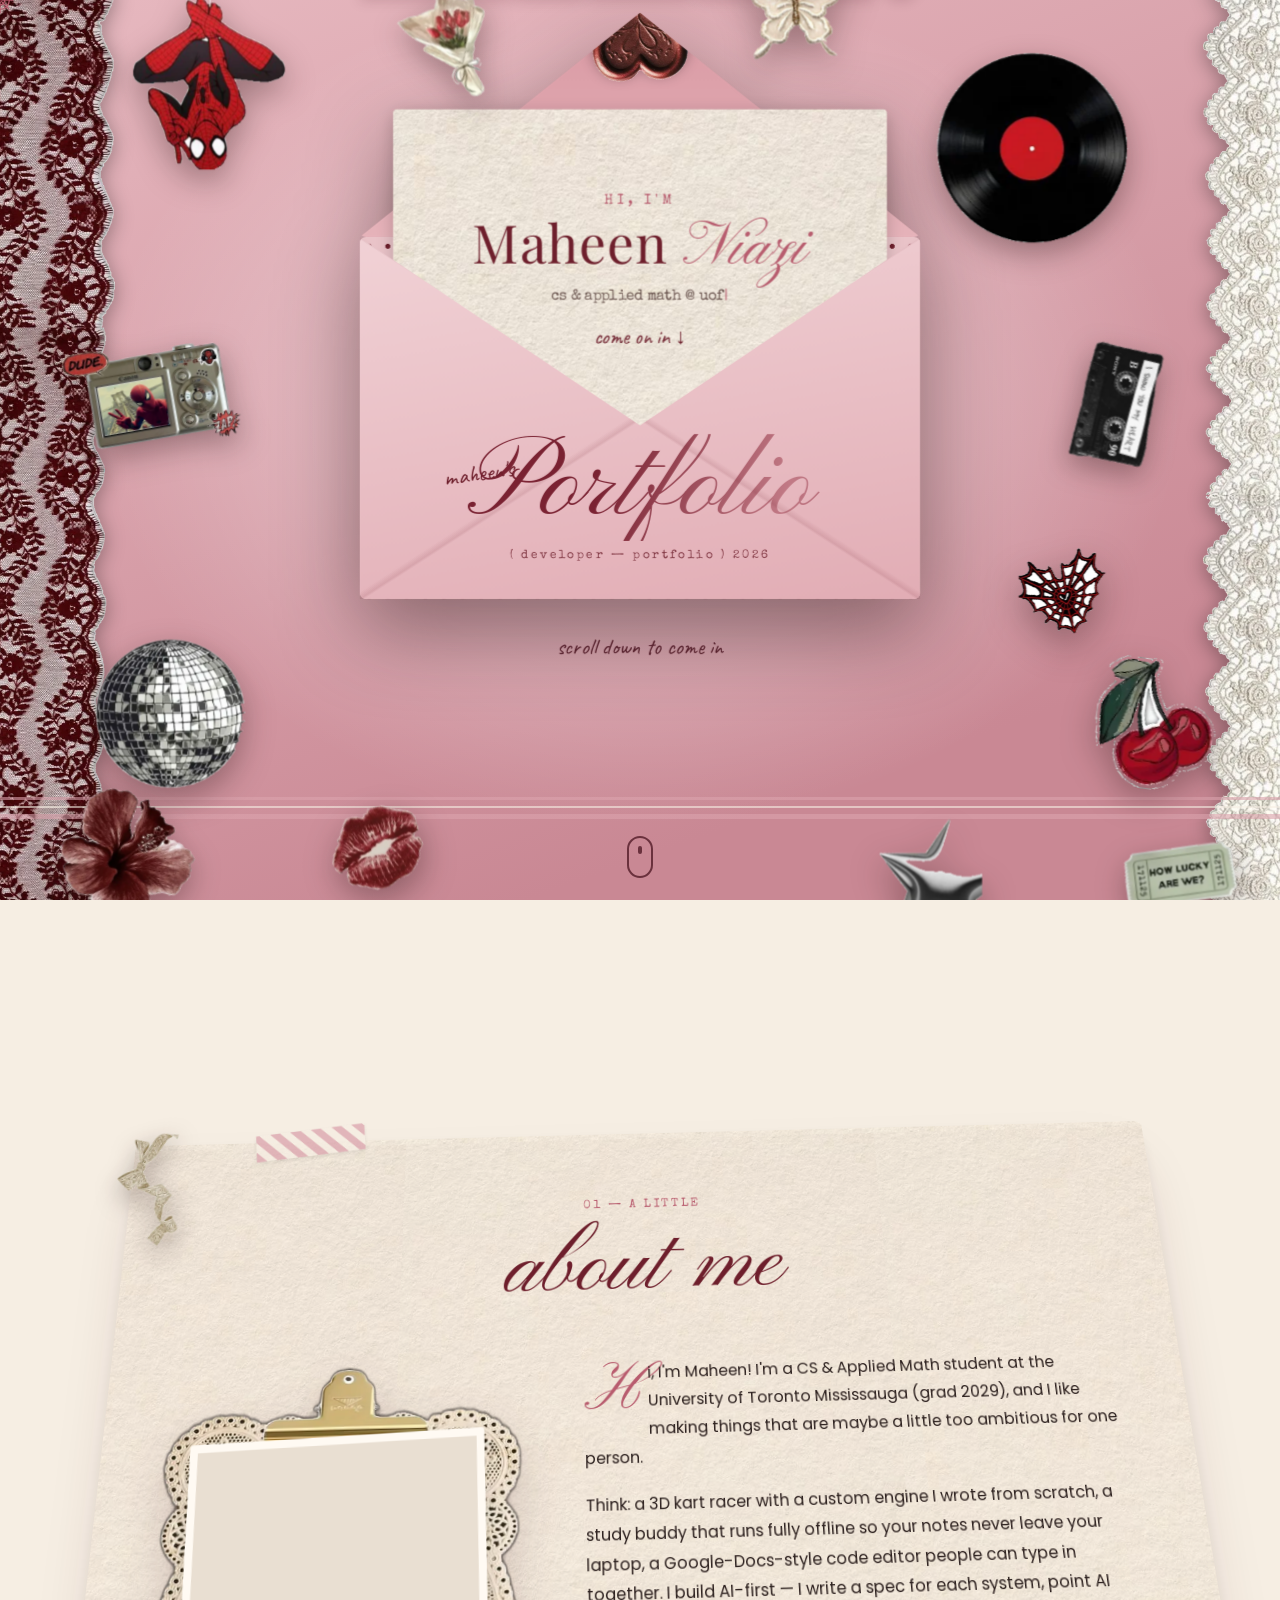
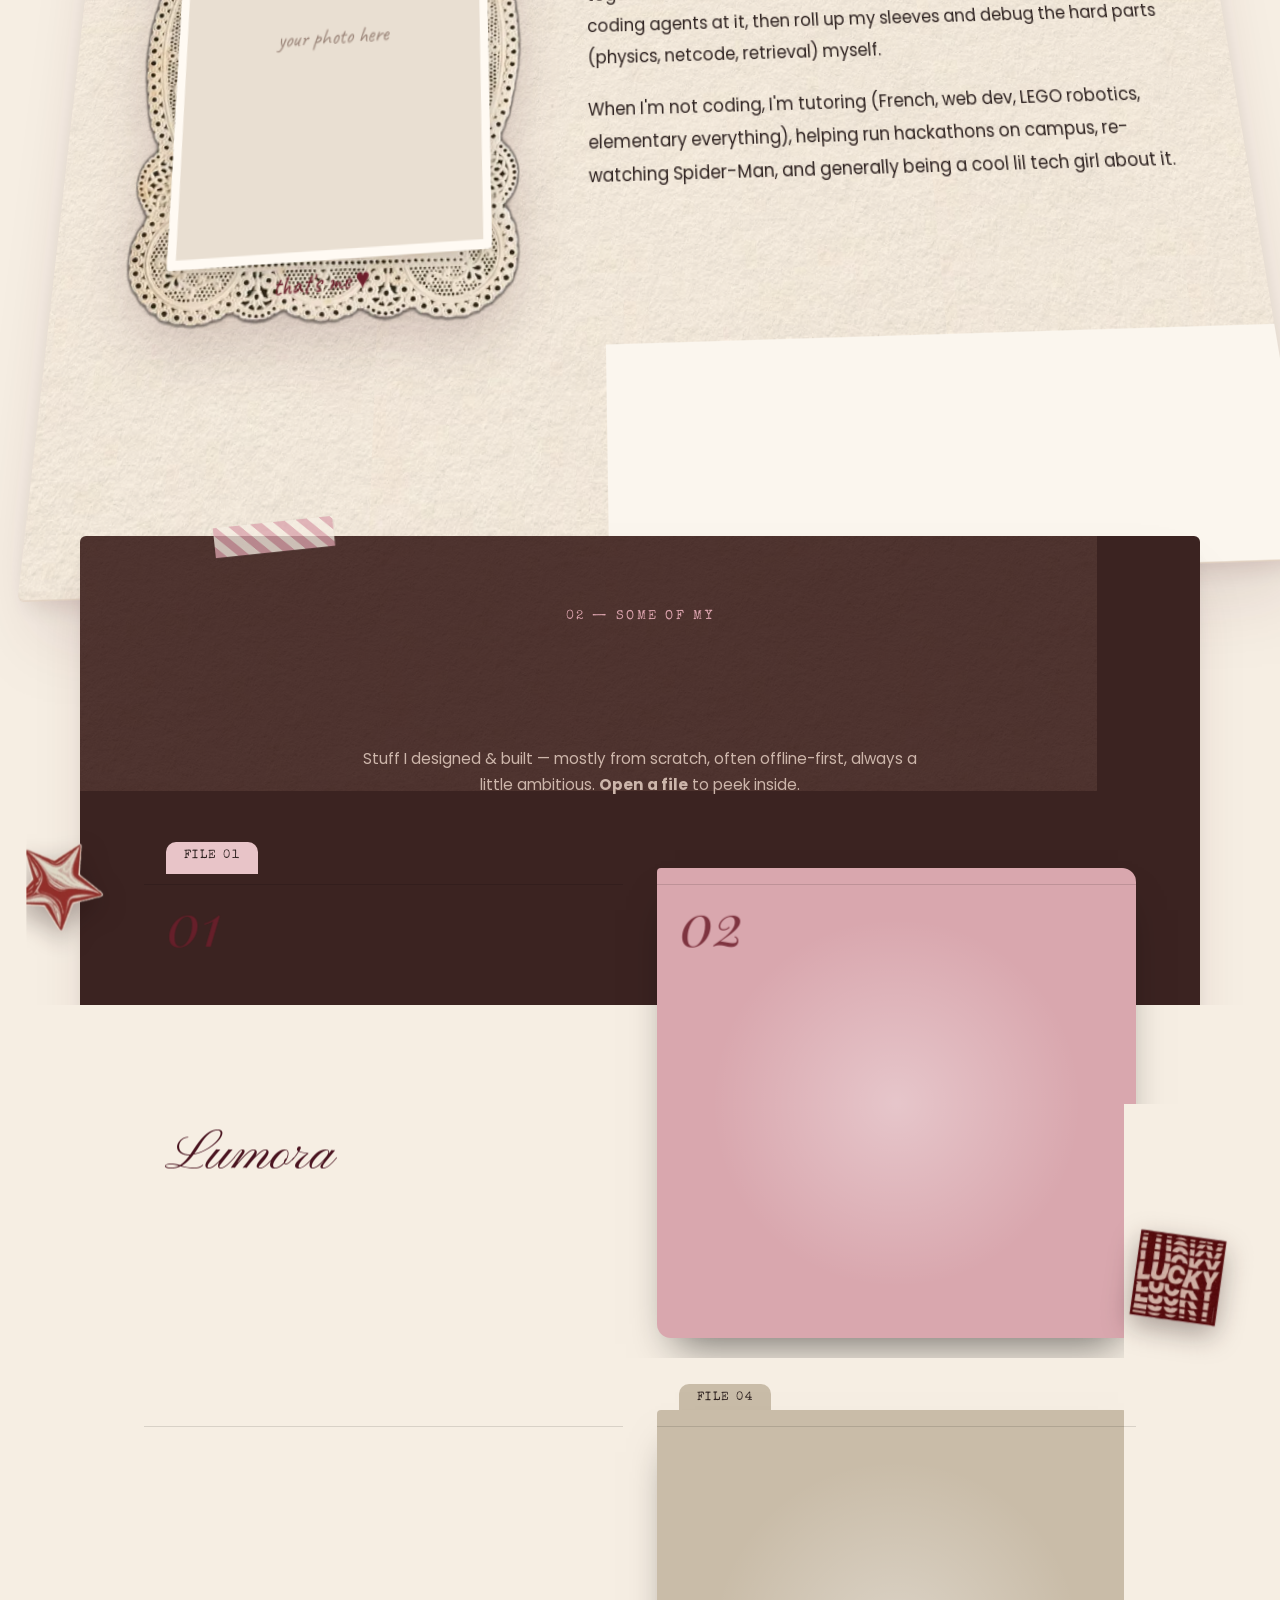
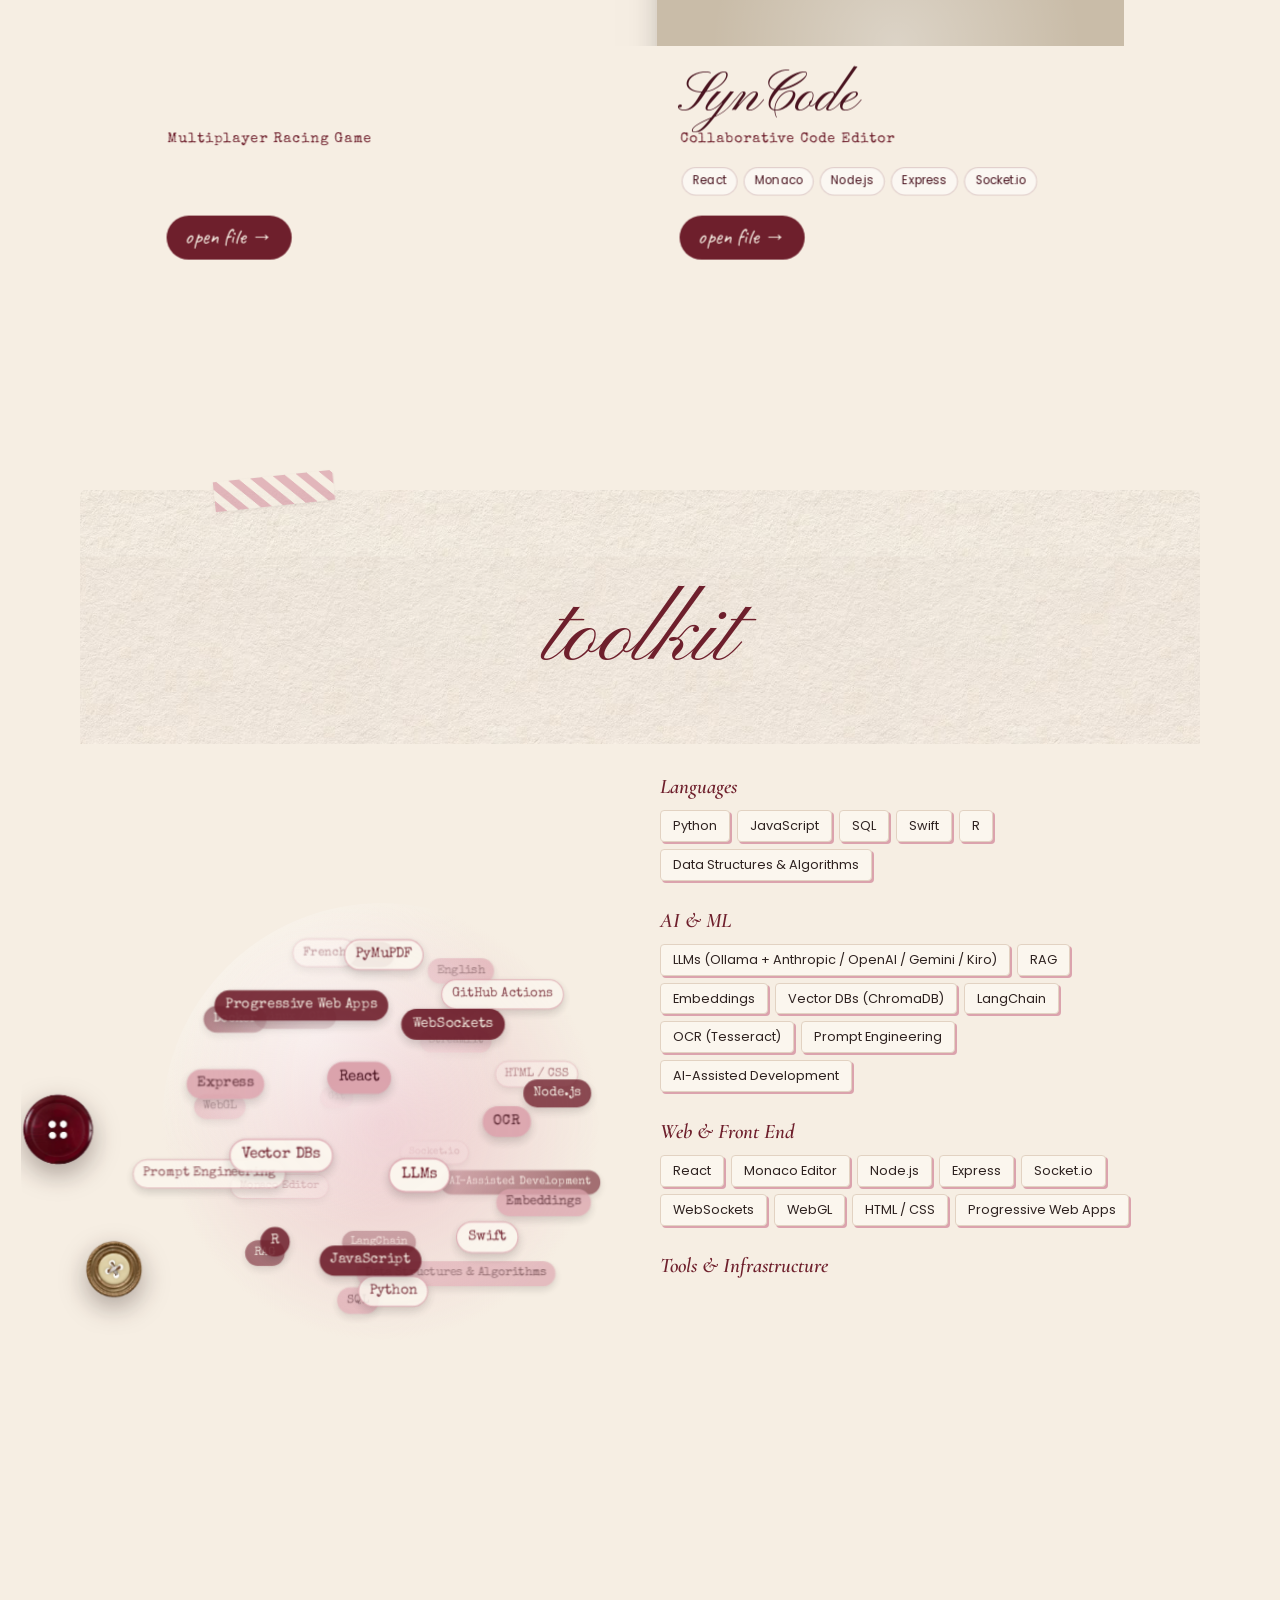
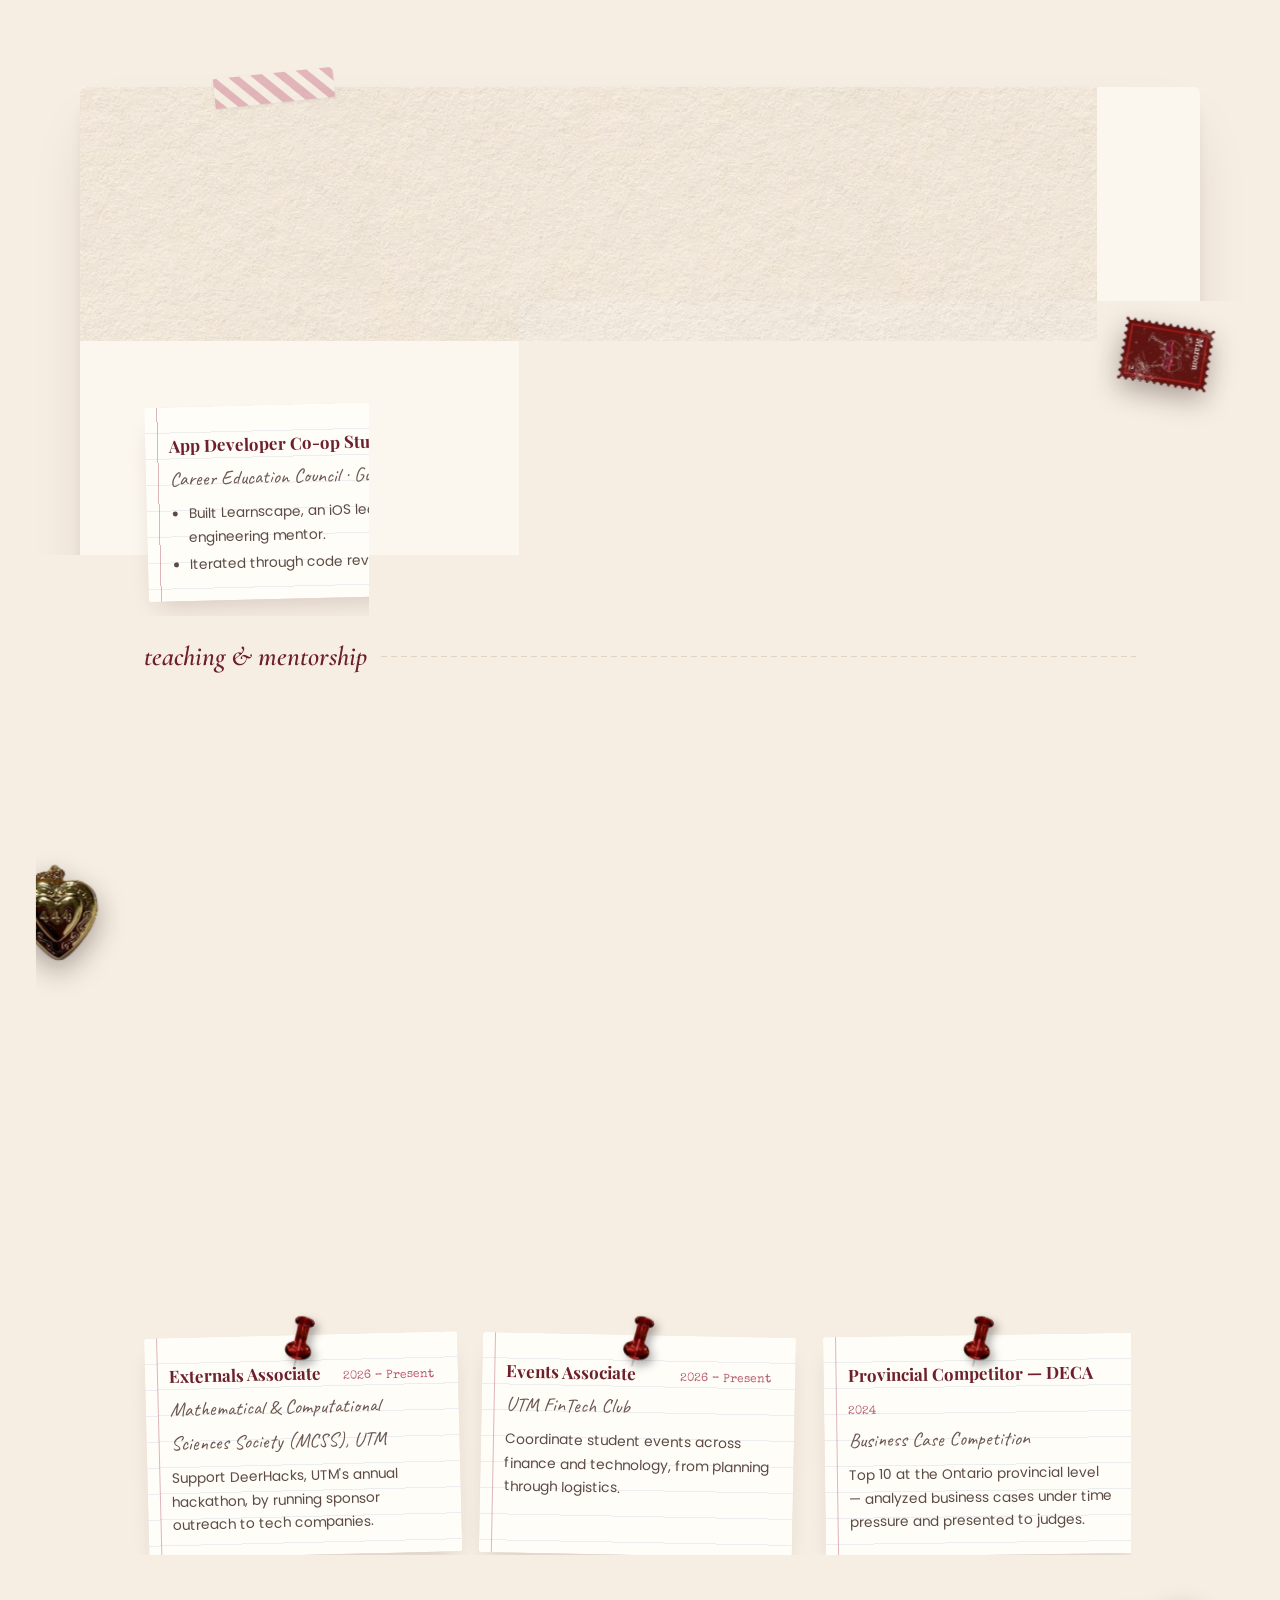
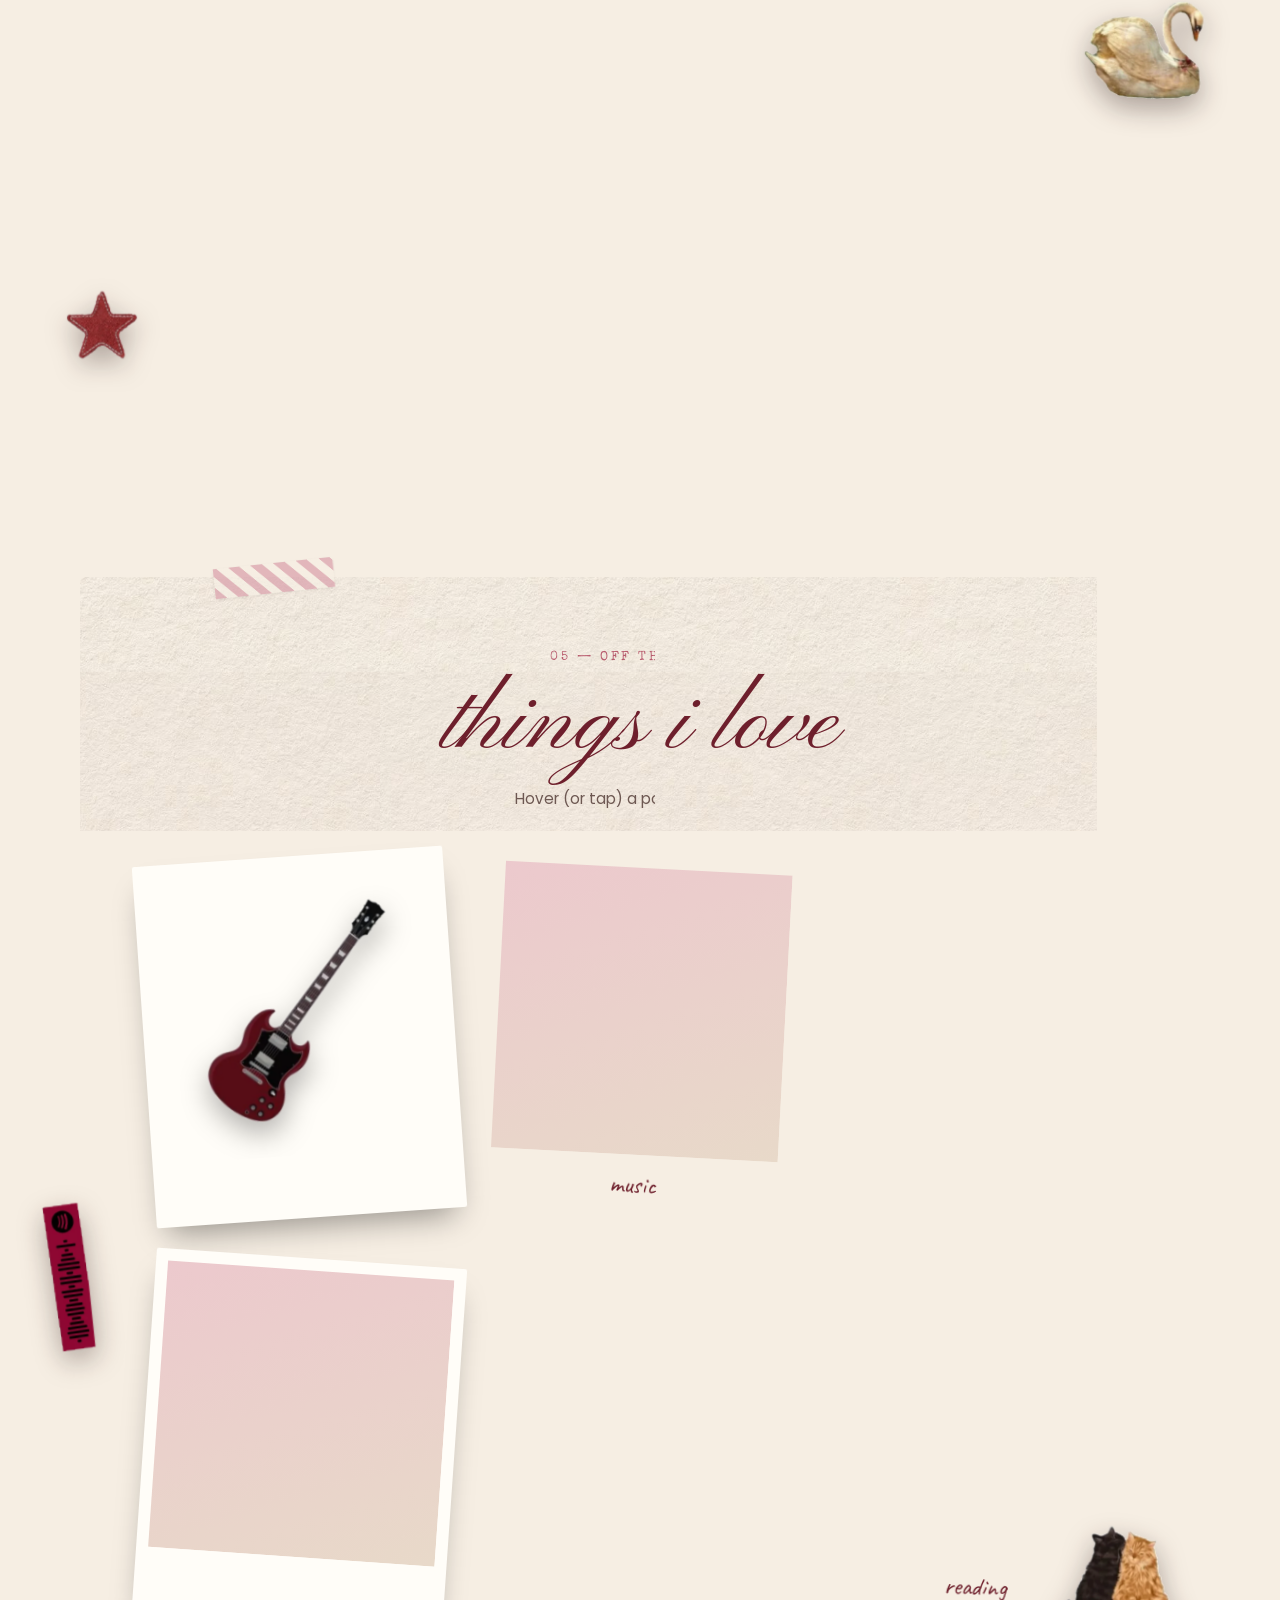
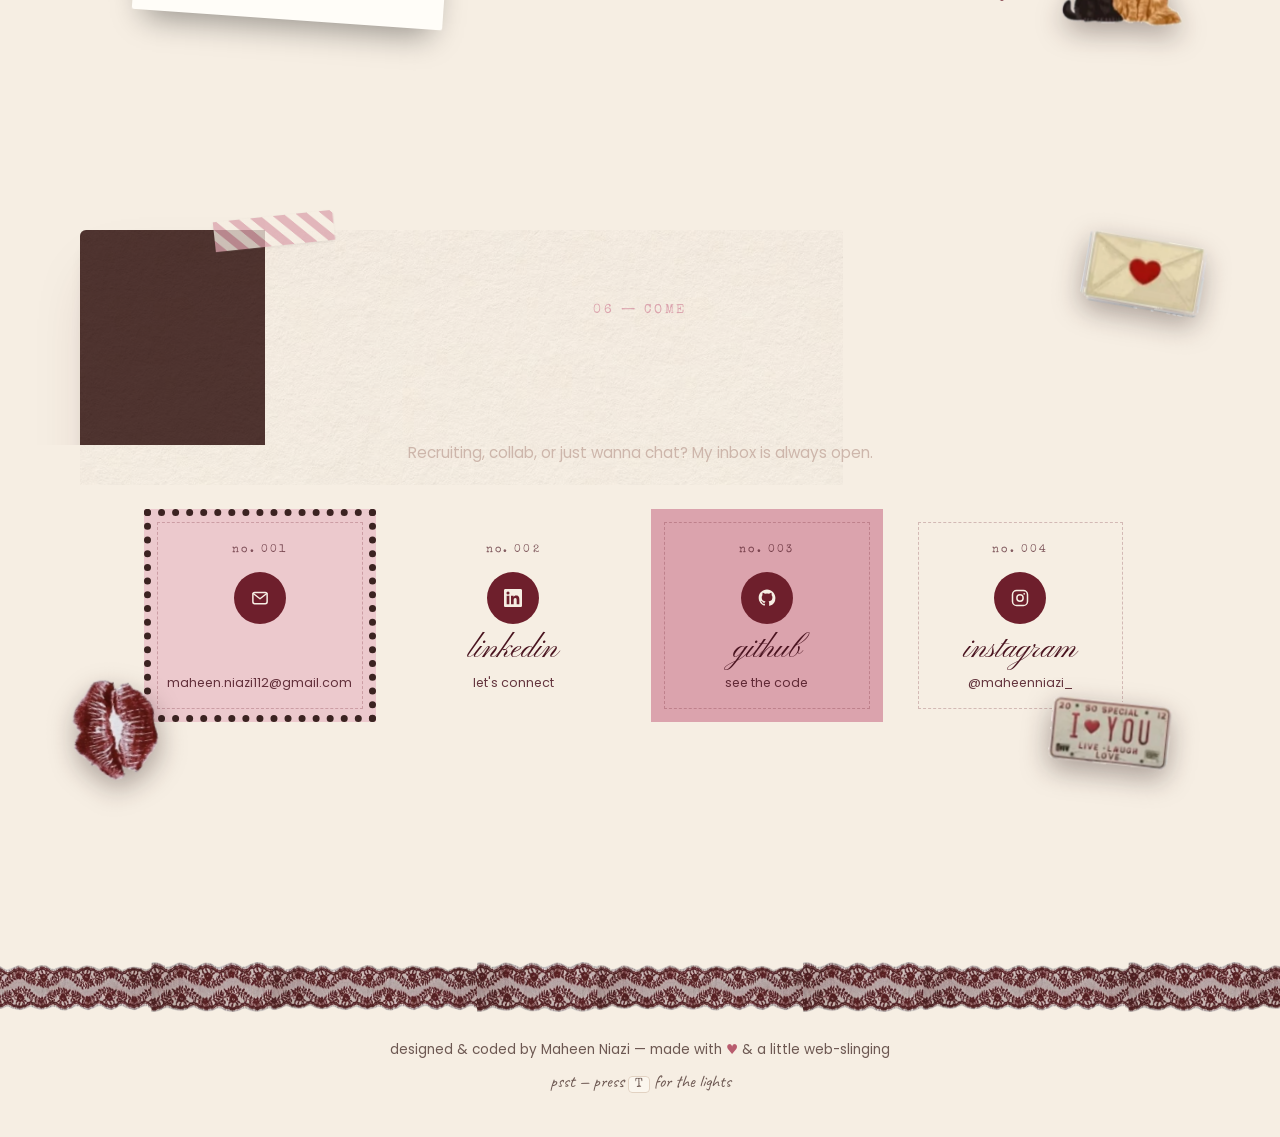
==== index.html @ 93ab60a2 "Redesign portfolio as a 3D scrapbook with the element stickers - 3D envelope hero that opens, with m" ====
<!DOCTYPE html>
<html lang="en" data-theme="light">
<head>
  <meta charset="UTF-8" />
  <meta name="viewport" content="width=device-width, initial-scale=1.0" />
  <title>Maheen Niazi</title>
  <meta name="description" content="Maheen Niazi — CS & Applied Math @ UofT. A cool lil tech girl who builds games, AI tools and things that run offline." />
  <meta name="author" content="Maheen Niazi" />
  <meta property="og:title" content="Maheen Niazi" />
  <meta property="og:description" content="CS & Applied Math @ UofT — I build games, AI tools & things from scratch. Come say hi." />
  <meta property="og:type" content="website" />

  <link rel="preconnect" href="https://fonts.googleapis.com" />
  <link rel="preconnect" href="https://fonts.gstatic.com" crossorigin />
  <link href="https://fonts.googleapis.com/css2?family=Pinyon+Script&family=Playfair+Display:ital,wght@0,500;0,700;1,500;1,700&family=Cormorant+Garamond:ital,wght@0,500;1,500;1,600&family=Caveat:wght@500;700&family=Special+Elite&family=Poppins:wght@300;400;500;600&display=swap" rel="stylesheet" />
  <link rel="stylesheet" href="styles.css" />
  <link rel="icon" href="assets/stickers/spidey-badge.webp" />
</head>
<body>
  <div id="loader" class="loader" aria-hidden="true"><img src="assets/stickers/spidey-badge.webp" alt="" /><span>unpacking the scrapbook&hellip;</span></div>

  <canvas id="web-canvas" aria-hidden="true"></canvas>
  <div id="cursor-web" aria-hidden="true"></div>
  <canvas id="cursor-trail" aria-hidden="true"></canvas>
  <div class="scroll-bar" id="scroll-bar" aria-hidden="true"></div>

  <!-- ============================================================
       HERO — a 3D desk with an envelope you open
       ============================================================ -->
  <header id="hero" class="hero">
    <img class="hero-lace hero-lace-l" src="assets/stickers/lace-red.webp" alt="" aria-hidden="true" />
    <img class="hero-lace hero-lace-r" src="assets/stickers/lace-white.webp" alt="" aria-hidden="true" />
    <div class="hero-stripes" aria-hidden="true"></div>

    <div class="stage" id="stage">
      <div class="scene" id="scene">
        <!-- floating stickers (depth = translateZ in px) -->
        <div class="float-layer" id="hero-stickers" aria-hidden="true"></div>

        <!-- the envelope -->
        <div class="envelope-wrap" data-depth="40">
          <button class="envelope" id="envelope" aria-label="Open Maheen's portfolio">
            <span class="env-back"></span>
            <span class="env-letter">
              <span class="letter-eyebrow">hi, i'm</span>
              <span class="letter-name">Maheen <em>Niazi</em></span>
              <span class="letter-role" id="typer" aria-live="polite"></span>
              <span class="letter-cta">come on in &darr;</span>
            </span>
            <span class="env-front">
              <span class="env-kicker">( developer &mdash; portfolio ) <i>2026</i></span>
              <span class="env-script">Portfolio</span>
              <span class="env-sub">maheen's</span>
            </span>
            <span class="env-flap"><img class="env-seal" src="assets/stickers/wax-heart.webp" alt="" /></span>
          </button>
          <p class="env-hint" id="env-hint">tap the envelope to open</p>
        </div>
      </div>
    </div>

    <a href="#about" class="scroll-cue" aria-label="Scroll to about"><span></span></a>
  </header>

  <!-- ============================================================
       NAV — 3D folder tabs
       ============================================================ -->
  <nav class="tabs" id="tabs" aria-label="Sections">
    <a class="tab" href="#about"      data-tab="about">about me</a>
    <a class="tab" href="#work"       data-tab="work">work</a>
    <a class="tab" href="#skills"     data-tab="skills">skills</a>
    <a class="tab" href="#experience" data-tab="experience">experience</a>
    <a class="tab" href="#interests"  data-tab="interests">interests</a>
    <a class="tab" href="#contact"    data-tab="contact">contact</a>
    <button id="theme-toggle" class="theme-toggle" aria-label="Toggle light / dark mode" title="Toggle theme (T)"><span class="theme-icon" aria-hidden="true"></span></button>
  </nav>

  <main>
    <!-- ABOUT -->
    <section id="about" class="spread">
      <div class="page" data-tilt>
        <div class="page-stickers" data-stickers="about" aria-hidden="true"></div>
        <div class="page-head">
          <span class="eyebrow">01 &mdash; a little</span>
          <h2 class="script-title">about me</h2>
        </div>
        <div class="about-grid">
          <div class="about-photo">
            <img class="about-clip" src="assets/stickers/lace-frame.webp" alt="" aria-hidden="true" />
            <div class="polaroid" data-slot="about"><span class="slot-hint">your photo here</span></div>
            <span class="polaroid-cap">that's me &hearts;</span>
          </div>
          <div class="about-text">
            <div id="about-text"></div>
            <div class="ticket" id="education-card"></div>
          </div>
        </div>
      </div>
    </section>

    <!-- WORK -->
    <section id="work" class="spread">
      <div class="page page-dark" data-tilt>
        <div class="page-stickers" data-stickers="work" aria-hidden="true"></div>
        <div class="page-head">
          <span class="eyebrow">02 &mdash; some of my</span>
          <h2 class="script-title">featured works</h2>
          <p class="page-sub">Stuff I designed &amp; built &mdash; mostly from scratch, often offline-first, always a little ambitious. <b>Open a file</b> to peek inside.</p>
        </div>
        <div class="files" id="projects-grid"></div>
      </div>
    </section>

    <!-- SKILLS -->
    <section id="skills" class="spread">
      <div class="page" data-tilt>
        <div class="page-stickers" data-stickers="skills" aria-hidden="true"></div>
        <div class="page-head">
          <span class="eyebrow">03 &mdash; my</span>
          <h2 class="script-title">toolkit</h2>
          <p class="page-sub">Drag the globe to spin it.</p>
        </div>
        <div class="skills-grid">
          <div class="sphere-wrap">
            <div class="sphere" id="sphere" aria-hidden="true"></div>
          </div>
          <div class="skills-list" id="skills-wrap"></div>
        </div>
      </div>
    </section>

    <!-- EXPERIENCE -->
    <section id="experience" class="spread">
      <div class="page" data-tilt>
        <div class="page-stickers" data-stickers="experience" aria-hidden="true"></div>
        <div class="page-head">
          <span class="eyebrow">04 &mdash; where i've</span>
          <h2 class="script-title">worked &amp; grown</h2>
        </div>
        <h3 class="sub-head">experience</h3>
        <div class="cards" id="experience-timeline"></div>
        <h3 class="sub-head">teaching &amp; mentorship</h3>
        <div class="cards cards-sm" id="teaching-timeline"></div>
        <h3 class="sub-head">leadership &amp; activities</h3>
        <div class="cards cards-sm" id="leadership-timeline"></div>
        <h3 class="sub-head">certifications &amp; awards</h3>
        <div class="stamps">
          <div class="stamp-col"><h4>certifications</h4><ul id="certs-list"></ul></div>
          <div class="stamp-col"><h4>awards</h4><ul id="awards-list"></ul></div>
        </div>
      </div>
    </section>

    <!-- INTERESTS -->
    <section id="interests" class="spread">
      <div class="page page-pink" data-tilt>
        <div class="page-stickers" data-stickers="interests" aria-hidden="true"></div>
        <div class="page-head">
          <span class="eyebrow">05 &mdash; off the clock</span>
          <h2 class="script-title">things i love</h2>
          <p class="page-sub">Hover (or tap) a polaroid to flip it.</p>
        </div>
        <div class="polaroids" id="interests-grid"></div>
      </div>
    </section>

    <!-- CONTACT -->
    <section id="contact" class="spread">
      <div class="page page-dark" data-tilt>
        <div class="page-stickers" data-stickers="contact" aria-hidden="true"></div>
        <div class="page-head">
          <span class="eyebrow">06 &mdash; come</span>
          <h2 class="script-title">say hi</h2>
          <p class="page-sub">Recruiting, collab, or just wanna chat? My inbox is always open.</p>
        </div>
        <div class="contact-links" id="contact-links"></div>
      </div>
    </section>
  </main>

  <footer class="foot">
    <div class="foot-lace" aria-hidden="true"></div>
    <p>designed &amp; coded by Maheen Niazi &mdash; made with <span class="heart">&hearts;</span> &amp; a little web-slinging</p>
    <p class="foot-hint">psst &mdash; press <kbd>T</kbd> for the lights</p>
  </footer>

  <script src="data.js"></script>
  <script src="main.js"></script>
</body>
</html>
---- styles.css ----
/* ============================================================
   Maheen Niazi — Portfolio
   3D scrapbook · envelope hero · pages that tilt in on scroll
   dusty pink + burgundy + cream + chocolate · light & dark
   ============================================================ */

:root {
  --cream: #f6eee3;
  --paper: #fbf6ee;
  --blush: #ecc9cd;
  --pink: #dba3ad;
  --rose: #b85c6e;
  --maroon: #6e1f2c;
  --wine: #4a1420;
  --choc: #2b1a17;
  --choc-2: #3a2420;
  --gold: #c2a061;
  --ink: #2e2220;
  --ink-soft: #6d5852;

  --ease: cubic-bezier(0.22, 1, 0.36, 1);
  --spring: cubic-bezier(0.34, 1.56, 0.64, 1);
  --maxw: 1120px;

  --script: "Pinyon Script", cursive;
  --serif: "Playfair Display", Georgia, serif;
  --fancy: "Cormorant Garamond", Georgia, serif;
  --hand: "Caveat", cursive;
  --type: "Special Elite", "Courier New", monospace;
  --sans: "Poppins", system-ui, sans-serif;
}

:root, [data-theme="light"] {
  --bg: var(--cream);
  --page: var(--paper);
  --page-dark: #3b2321;
  --page-pink: #efd3d6;
  --text: var(--ink);
  --text-dim: var(--ink-soft);
  --line: #e2d2c2;
  --accent: var(--maroon);
  --web: rgba(110, 31, 44, 0.18);
  --shadow: rgba(74, 20, 32, 0.18);
  --tex-blend: multiply;
}
[data-theme="dark"] {
  --bg: #1f1513;
  --page: #2c1f1c;
  --page-dark: #170f0e;
  --page-pink: #3a2226;
  --text: #f3e7dc;
  --text-dim: #c7b0a5;
  --line: #4a3530;
  --accent: #e39aa6;
  --web: rgba(236, 201, 205, 0.18);
  --shadow: rgba(0, 0, 0, 0.5);
  --tex-blend: soft-light;
}

* { box-sizing: border-box; margin: 0; padding: 0; }
html { scroll-behavior: smooth; overflow-x: hidden; overflow-x: clip; }
@media (prefers-reduced-motion: reduce) { html { scroll-behavior: auto; } }

body {
  font-family: var(--sans);
  background: var(--bg);
  color: var(--text);
  line-height: 1.7;
  overflow-x: hidden;
  transition: background 0.5s var(--ease), color 0.5s var(--ease);
}
body::before { /* paper grain over everything */
  content: ""; position: fixed; inset: 0; z-index: 0; pointer-events: none;
  background: url("assets/paper.jpg") center / 600px repeat; opacity: 0.55; mix-blend-mode: var(--tex-blend);
}
@media (hover: hover) and (pointer: fine) { body, body a, body button { cursor: none; } }
a { color: inherit; text-decoration: none; }
button { font: inherit; color: inherit; background: none; border: 0; }
img { display: block; max-width: 100%; }
:focus-visible { outline: 2px dashed var(--accent); outline-offset: 4px; }

#web-canvas { position: fixed; inset: 0; z-index: 0; pointer-events: none; opacity: 0.5; }

/* ---------- loader ---------- */
.loader {
  position: fixed; inset: 0; z-index: 10000; display: grid; place-content: center; justify-items: center; gap: 14px;
  background: var(--choc); color: var(--blush); font-family: var(--type); letter-spacing: 0.08em; font-size: 0.85rem;
  transition: opacity 0.7s var(--ease), visibility 0.7s;
}
.loader img { width: 72px; animation: spin3d 1.6s linear infinite; }
body.loaded .loader { opacity: 0; visibility: hidden; }

/* ---------- cursor ---------- */
#cursor-web {
  position: fixed; top: 0; left: 0; width: 30px; height: 30px;
  margin: -15px 0 0 -15px; z-index: 9999; pointer-events: none;
  transition: transform 0.12s var(--ease);
  background: no-repeat center/contain;
  background-image: url("data:image/svg+xml,%3Csvg xmlns='http://www.w3.org/2000/svg' viewBox='0 0 32 32'%3E%3Cg fill='none' stroke='%23b85c6e' stroke-width='1.4'%3E%3Cline x1='16' y1='2' x2='16' y2='30'/%3E%3Cline x1='2' y1='16' x2='30' y2='16'/%3E%3Cline x1='6' y1='6' x2='26' y2='26'/%3E%3Cline x1='26' y1='6' x2='6' y2='26'/%3E%3Ccircle cx='16' cy='16' r='5'/%3E%3Ccircle cx='16' cy='16' r='10'/%3E%3C/g%3E%3Ccircle cx='16' cy='16' r='2' fill='%236e1f2c'/%3E%3C/svg%3E");
}
#cursor-web.tap { transform: scale(0.7) rotate(45deg); }
#cursor-web.hot { transform: scale(1.4); }
#cursor-trail { position: fixed; inset: 0; z-index: 9998; pointer-events: none; }
@media (hover: none), (pointer: coarse) { #cursor-web, #cursor-trail { display: none; } }

.scroll-bar {
  position: fixed; top: 0; left: 0; right: 0; height: 3px; z-index: 60;
  background: linear-gradient(90deg, var(--pink), var(--maroon)); transform-origin: left; transform: scaleX(0);
}

/* ============================================================
   STICKERS (shared)
   ============================================================ */
.stk {
  position: absolute; width: var(--w); pointer-events: none;
  transform: translate(-50%, -50%) translate3d(var(--px, 0px), var(--py, 0px), var(--d)) rotate(var(--r));
  transform-style: preserve-3d; will-change: transform;
}
.stk img { width: 100%; height: auto; filter: drop-shadow(0 10px 14px rgba(30, 10, 10, 0.35)); user-select: none; }
.web-line {
  position: absolute; left: 50%; bottom: 92%; width: 1.5px; height: 60vh;
  background: linear-gradient(transparent, rgba(255, 255, 255, 0.75)); transform-origin: bottom;
}

/* idle animations */
.anim-bob { animation: bob 5s ease-in-out infinite; }
.anim-spin { animation: spin 7s linear infinite; }
.anim-spin-slow { animation: spin 18s linear infinite; }
.anim-spin3d { animation: spin3d 4.5s linear infinite; }
.anim-flap { animation: flap 1.4s ease-in-out infinite; }
.anim-swing { animation: swing 4.5s ease-in-out infinite; transform-origin: 50% -20%; }
@keyframes bob { 50% { transform: translateY(-14px) rotate(3deg); } }
@keyframes spin { to { transform: rotate(360deg); } }
@keyframes spin3d { to { transform: rotateY(360deg); } }
@keyframes flap { 50% { transform: rotateY(62deg) translateY(-6px); } }
@keyframes swing { 0%, 100% { transform: rotate(-7deg); } 50% { transform: rotate(7deg); } }

/* ============================================================
   HERO
   ============================================================ */
.hero {
  position: relative; height: 100vh; height: 100svh; min-height: 560px; overflow: hidden; z-index: 1;
  background:
    radial-gradient(ellipse at 50% 45%, rgba(184, 92, 110, 0.35), transparent 60%),
    linear-gradient(160deg, var(--wine), var(--choc) 70%);
  color: var(--cream);
}
[data-theme="light"] .hero {
  background:
    radial-gradient(ellipse at 50% 45%, rgba(255, 255, 255, 0.5), transparent 60%),
    linear-gradient(160deg, #e7b9c0, #c98894 80%);
}
.hero-stripes {
  position: absolute; inset: auto 0 9% 0; height: 22px; pointer-events: none; opacity: 0.6;
  background: linear-gradient(var(--pink) 0 3px, transparent 3px 9px, var(--cream) 9px 11px, transparent 11px 17px, var(--pink) 17px 20px);
}
.hero-lace { position: absolute; top: -2%; height: 104%; width: auto; z-index: 0; pointer-events: none; filter: drop-shadow(0 4px 10px rgba(0,0,0,0.35)); }
.hero-lace-l { left: -3.2vmin; }
.hero-lace-r { right: -2.6vmin; }

.stage { position: absolute; inset: 0; z-index: 1; perspective: 1100px; perspective-origin: 50% 45%; }
.scene {
  position: absolute; inset: 0; transform-style: preserve-3d; will-change: transform;
  display: grid; place-items: center;
}
.float-layer { position: absolute; inset: 0; transform-style: preserve-3d; }

.envelope-wrap { position: relative; transform: translateZ(40px); transform-style: preserve-3d; text-align: center; }
.envelope {
  --ew: min(540px, 84vw);
  position: relative; display: block; width: var(--ew); aspect-ratio: 1.55;
  perspective: 900px; animation: envIn 1.4s var(--ease) backwards 0.3s;
  filter: drop-shadow(0 30px 40px rgba(30, 8, 12, 0.45));
  transition: transform 0.6s var(--spring);
}
.envelope:hover { transform: translateY(-6px) rotate(-1deg); }
@keyframes envIn { from { opacity: 0; transform: translateY(80px) rotateX(50deg) scale(0.8); } }

.env-back, .env-front, .env-flap, .env-letter { position: absolute; inset: 0; border-radius: 6px; }
.env-back {
  z-index: 0;
  background: radial-gradient(var(--maroon) 18%, transparent 20%) 0 0 / 18px 18px, #e9c3c8;
}
.env-letter {
  z-index: 2; inset: 6% 6% 4%; border-radius: 4px; padding: 6% 7%;
  background: var(--paper) url("assets/paper.jpg") center / cover;
  color: var(--ink); display: flex; flex-direction: column; justify-content: center; align-items: center; gap: 2px;
  box-shadow: 0 4px 16px rgba(0, 0, 0, 0.2);
  transition: transform 1s var(--ease) 0.45s;
}
.letter-eyebrow { font-family: var(--type); font-size: clamp(0.7rem, 1.6vw, 0.85rem); letter-spacing: 0.25em; color: var(--rose); text-transform: uppercase; }
.letter-name { font-family: var(--serif); font-size: clamp(1.8rem, 6vw, 3.2rem); line-height: 1.05; color: var(--maroon); letter-spacing: 0.02em; }
.letter-name em { font-family: var(--script); font-style: normal; font-weight: 400; color: var(--rose); font-size: 1.15em; }
.letter-role { font-family: var(--type); font-size: clamp(0.72rem, 1.8vw, 0.9rem); min-height: 1.6em; color: var(--ink-soft); }
.letter-role::after { content: "|"; animation: blink 1s steps(1) infinite; margin-left: 1px; color: var(--rose); }
@keyframes blink { 50% { opacity: 0; } }
.letter-cta { margin-top: 6px; font-family: var(--hand); font-size: clamp(1rem, 2.4vw, 1.3rem); color: var(--maroon); }

.env-front {
  z-index: 3; border-radius: 6px;
  background: linear-gradient(170deg, #f1d2d6, #e2adb5);
  clip-path: polygon(0 0, 50% 52%, 100% 0, 100% 100%, 0 100%);
  display: flex; flex-direction: column; justify-content: flex-end; align-items: center; padding-bottom: 6%;
  color: var(--maroon);
}
.env-front::before { /* folded edge shading */
  content: ""; position: absolute; inset: 0;
  background: linear-gradient(to top right, transparent 49.6%, rgba(110,31,44,0.12) 50%, transparent 51%),
              linear-gradient(to top left, transparent 49.6%, rgba(110,31,44,0.12) 50%, transparent 51%);
}
.env-kicker { order: 2; margin-top: 4px; font-family: var(--type); font-size: clamp(0.55rem, 1.4vw, 0.72rem); letter-spacing: 0.18em; opacity: 0.8; }
.env-kicker i { font-style: normal; }
.env-script {
  font-family: var(--script); font-size: clamp(3.2rem, 13vw, 6.8rem); line-height: 0.95; margin-top: 2%;
  background: linear-gradient(100deg, #7a2232 20%, #c27a86 45%, #7a2232 70%) 0 0 / 200% 100%;
  -webkit-background-clip: text; background-clip: text; color: transparent; order: 1;
  animation: foil 5s linear infinite; padding: 0 0.15em;
}
@keyframes foil { to { background-position: -200% 0; } }
.env-sub { font-family: var(--hand); font-size: clamp(1rem, 2.6vw, 1.4rem); position: absolute; top: 60%; left: 15%; transform: rotate(-8deg); }

.env-flap {
  z-index: 4; height: 62%;
  background: linear-gradient(180deg, #e6b3ba, #d999a3);
  clip-path: polygon(0 0, 100% 0, 50% 100%);
  transform-origin: top center; transform: rotateX(0deg);
  transition: transform 0.8s var(--ease), z-index 0s linear 0.4s;
}
.env-seal { position: absolute; left: 50%; top: 100%; width: 17%; transform: translate(-50%, -78%); filter: drop-shadow(0 4px 6px rgba(0,0,0,0.35)); }
.envelope.open .env-flap { transform: rotateX(180deg); z-index: 1; }
.envelope.open .env-letter { transform: translateY(-46%); }
.envelope:not(.open) .env-flap { animation: wiggle 2.4s ease-in-out infinite 1.8s; }
@keyframes wiggle { 0%, 80%, 100% { transform: rotateX(0); } 88% { transform: rotateX(-22deg); } }

.env-hint { margin-top: 28px; font-family: var(--hand); font-size: 1.35rem; color: var(--cream); opacity: 0.9; animation: bob 3s ease-in-out infinite; }
[data-theme="light"] .env-hint { color: var(--wine); }

.scroll-cue {
  position: absolute; bottom: 22px; left: 50%; transform: translateX(-50%); z-index: 5;
  width: 26px; height: 42px; border: 2px solid currentColor; border-radius: 14px; opacity: 0.75;
}
[data-theme="light"] .scroll-cue { color: var(--wine); }
.scroll-cue span { position: absolute; left: 50%; top: 8px; width: 4px; height: 8px; margin-left: -2px; border-radius: 2px; background: currentColor; animation: cue 1.8s ease-in-out infinite; }
@keyframes cue { 60% { transform: translateY(14px); opacity: 0; } }

/* ============================================================
   NAV — folder tabs
   ============================================================ */
.tabs {
  position: fixed; top: 10px; left: 50%; z-index: 50;
  display: flex; align-items: flex-end; gap: 4px; padding: 0 6px;
  transform: translate(-50%, -140%); transition: transform 0.6s var(--ease);
  perspective: 600px; max-width: calc(100vw - 16px);
}
.tabs.shown { transform: translate(-50%, 0); }
.tab {
  font-family: var(--type); font-size: 0.78rem; letter-spacing: 0.04em; white-space: nowrap;
  padding: 9px 14px 7px; border-radius: 10px 10px 3px 3px; color: var(--ink);
  background: var(--tc); box-shadow: 0 6px 14px var(--shadow);
  transform-origin: bottom; transform: rotateX(18deg);
  transition: transform 0.4s var(--spring), background 0.3s;
}
.tab:nth-of-type(1) { --tc: #ecc9cd; } .tab:nth-of-type(2) { --tc: #dba3ad; }
.tab:nth-of-type(3) { --tc: #e9d2b4; } .tab:nth-of-type(4) { --tc: #d2c3ae; }
.tab:nth-of-type(5) { --tc: #e4bccb; } .tab:nth-of-type(6) { --tc: #cfa9b2; }
.tab:hover { transform: rotateX(0) translateY(-4px); }
.tab.active { transform: rotateX(0) translateY(-6px) scale(1.06); background: var(--maroon); color: var(--cream); }
.theme-toggle {
  width: 36px; height: 36px; margin-left: 6px; border-radius: 50%; display: grid; place-items: center;
  background: var(--choc); color: var(--blush); box-shadow: 0 6px 14px var(--shadow);
  transition: transform 0.5s var(--spring);
}
.theme-toggle:hover { transform: rotate(25deg) scale(1.1); }

/* ============================================================
   PAGES — each section is a scrapbook page that tilts in
   ============================================================ */
main { position: relative; z-index: 1; padding: 90px 0 40px; }
.spread {
  position: relative; padding: 70px 22px; perspective: 1400px; perspective-origin: 50% 0%;
  scroll-margin-top: 30px; overflow-x: clip; /* stickers may hang off the page, never off the screen */
}
.page {
  --p: 1;
  position: relative; max-width: var(--maxw); margin: 0 auto; padding: 64px clamp(22px, 5vw, 64px) 70px;
  background: var(--page); border-radius: 6px;
  box-shadow: 0 1px 0 var(--line), 0 30px 60px -20px var(--shadow), 0 10px 20px -10px var(--shadow);
  transform-style: preserve-3d; transform-origin: 50% 0%;
  transform: translateY(calc(var(--p) * 90px)) translateZ(calc(var(--p) * -160px)) rotateX(calc(var(--p) * 22deg)) rotateZ(calc(var(--p) * -1.5deg));
  /* no opacity here: it would flatten the 3D stickers */
}
.page::before { /* paper texture */
  content: ""; position: absolute; inset: 0; border-radius: inherit; pointer-events: none;
  background: url("assets/paper.jpg") center / 520px; opacity: 0.6; mix-blend-mode: var(--tex-blend);
}
.page::after { /* washi tape */
  content: ""; position: absolute; top: -14px; left: 12%; width: 120px; height: 30px; transform: rotate(-6deg) translateZ(4px);
  background: repeating-linear-gradient(45deg, rgba(219, 163, 173, 0.75) 0 8px, rgba(246, 238, 227, 0.75) 8px 16px);
  box-shadow: 0 2px 4px rgba(0,0,0,0.08);
}
.page-dark { background: var(--page-dark); color: #f3e7dc; --text-dim: #cdb6ab; }
.page-dark::before { mix-blend-mode: soft-light; opacity: 0.35; }
.page-pink { background: var(--page-pink); }
.page-stickers { position: absolute; inset: 0; transform-style: preserve-3d; pointer-events: none; z-index: 3; }
.page > *:not(.page-stickers) { position: relative; z-index: 2; }

.page-head { text-align: center; margin-bottom: 44px; }
.eyebrow { font-family: var(--type); font-size: 0.8rem; letter-spacing: 0.2em; text-transform: uppercase; color: var(--rose); }
.page-dark .eyebrow { color: var(--pink); }
.script-title {
  font-family: var(--script); font-weight: 400; font-size: clamp(3.2rem, 9vw, 6rem); line-height: 1.1;
  color: var(--accent); margin-top: 4px; transform: translateZ(30px);
}
.page-dark .script-title { color: var(--blush); }
.page-sub { max-width: 560px; margin: 8px auto 0; color: var(--text-dim); font-size: 0.95rem; }
.sub-head { font-family: var(--fancy); font-style: italic; font-weight: 600; font-size: 1.7rem; color: var(--accent); margin: 44px 0 18px; display: flex; align-items: center; gap: 14px; }
.sub-head::after { content: ""; flex: 1; height: 1px; background: repeating-linear-gradient(90deg, var(--line) 0 6px, transparent 6px 10px); }
.sub-head:first-of-type { margin-top: 0; }

/* ---------- ABOUT ---------- */
.about-grid { display: grid; grid-template-columns: minmax(240px, 0.85fr) 1.3fr; gap: clamp(28px, 5vw, 64px); align-items: start; }
.about-photo { position: relative; transform-style: preserve-3d; padding: 9% 9% 14%; }
.about-clip { position: absolute; inset: 0; width: 100%; height: 100%; object-fit: fill; filter: drop-shadow(0 16px 24px var(--shadow)); }
.polaroid {
  position: relative; aspect-ratio: 4 / 5; margin-top: 12%; background: #e9dfd2; border-radius: 3px; overflow: hidden;
  display: grid; place-items: center; transform: translateZ(26px) rotate(-2deg);
  box-shadow: inset 0 0 0 8px #fffaf3, 0 8px 18px rgba(0,0,0,0.15);
}
.polaroid img { width: 100%; height: 100%; object-fit: cover; }
.slot-hint { font-family: var(--hand); font-size: 1.3rem; color: #9a8478; }
.polaroid-cap { position: absolute; left: 0; right: 0; bottom: 3%; text-align: center; font-family: var(--hand); font-size: 1.4rem; color: var(--maroon); transform: translateZ(30px) rotate(-3deg); }
.about-text p { margin-bottom: 1.1em; font-size: 1.02rem; }
.about-text p:first-child::first-letter { font-family: var(--script); font-size: 4.2em; float: left; line-height: 0.8; margin: 0.08em 0.1em 0 0; color: var(--rose); }

.ticket {
  position: relative; margin-top: 26px; padding: 20px 24px 20px 34px; border-radius: 6px;
  background: var(--blush); color: var(--ink);
  -webkit-mask: radial-gradient(circle 10px at 0 50%, transparent 98%, #000) left / 51% 100% no-repeat,
                radial-gradient(circle 10px at 100% 50%, transparent 98%, #000) right / 51% 100% no-repeat;
          mask: radial-gradient(circle 10px at 0 50%, transparent 98%, #000) left / 51% 100% no-repeat,
                radial-gradient(circle 10px at 100% 50%, transparent 98%, #000) right / 51% 100% no-repeat;
  transform: translateZ(20px) rotate(-1deg); box-shadow: 0 10px 20px var(--shadow);
}
.ticket::before { content: ""; position: absolute; left: 18px; top: 12px; bottom: 12px; border-left: 2px dashed rgba(110,31,44,0.35); }
.ticket-label { font-family: var(--type); font-size: 0.72rem; letter-spacing: 0.2em; text-transform: uppercase; color: var(--maroon); }
.ticket h3 { font-family: var(--serif); font-size: 1.25rem; color: var(--maroon); line-height: 1.3; margin: 2px 0 4px; }
.ticket p { font-size: 0.9rem; color: var(--ink-soft); }
.ticket-meta { font-family: var(--type); font-size: 0.78rem !important; margin-top: 4px; }

/* ---------- WORK: 3D flip files ---------- */
.files { display: grid; grid-template-columns: repeat(2, 1fr); gap: 46px 34px; }
.file {
  --rx: 0deg; --ry: 0deg;
  position: relative; perspective: 1400px; padding-top: 26px; cursor: pointer;
  transform-style: preserve-3d;
}
.file-tab {
  position: absolute; top: 0; left: 22px; padding: 4px 18px 8px; border-radius: 10px 10px 0 0;
  background: var(--c); color: var(--ink); font-family: var(--type); font-size: 0.75rem; letter-spacing: 0.12em; text-transform: uppercase;
  transform: rotateX(var(--rx)) rotateY(var(--ry)); transition: transform 0.3s var(--ease);
}
.file-flip {
  position: relative; display: grid; transform-style: preserve-3d;
  transform: rotateX(var(--rx)) rotateY(var(--ry));
  transition: transform 0.3s var(--ease);
}
.file.flipped .file-flip { transform: rotateX(calc(var(--rx) * 0.4)) rotateY(calc(180deg + var(--ry) * 0.4)); transition: transform 0.9s var(--spring); }
.file:not(.flipped) .file-flip { transition: transform 0.9s var(--spring); }
.file:hover:not(.flipped) .file-flip, .file:hover .file-tab { transition-duration: 0.25s; }
.face {
  position: relative; grid-area: 1 / 1; border-radius: 4px 14px 14px 14px; padding: 30px 28px 26px; min-height: 470px;
  backface-visibility: hidden; -webkit-backface-visibility: hidden; transform-style: preserve-3d;
  box-shadow: 0 24px 40px -18px rgba(0,0,0,0.55);
}
.face-front {
  background: var(--c); color: var(--ink); display: flex; flex-direction: column; align-items: flex-start; overflow: visible;
  background-image: radial-gradient(circle at var(--gx, 50%) var(--gy, 50%), rgba(255,255,255,0.35), transparent 55%);
}
.face-front::after { /* folder crease */
  content: ""; position: absolute; left: 0; right: 0; top: 16px; height: 1px; background: rgba(0,0,0,0.12);
}
.face-front > * { backface-visibility: hidden; -webkit-backface-visibility: hidden; }
.file-num { font-family: var(--serif); font-style: italic; font-size: 3.6rem; line-height: 1; color: var(--maroon); opacity: 0.85; transform: translateZ(30px); }
.file-num.sm { font-size: 1.8rem; transform: none; }
.file-sticker {
  position: absolute; right: 8%; top: 18%; width: 52%; max-width: 250px;
  transform: translateZ(70px) rotate(8deg); filter: drop-shadow(0 16px 18px rgba(0,0,0,0.35));
  backface-visibility: hidden; transition: transform 0.6s var(--spring);
}
.file:hover .file-sticker { transform: translateZ(110px) rotate(-4deg) scale(1.05); }
.file-name { font-family: var(--script); font-weight: 400; font-size: clamp(2.6rem, 5vw, 3.4rem); line-height: 1.1; color: var(--wine); margin-top: auto; padding-top: 50px; transform: translateZ(45px); backface-visibility: hidden; }
.file-blurb { font-family: var(--type); font-size: 0.85rem; letter-spacing: 0.06em; color: var(--maroon); transform: translateZ(30px); backface-visibility: hidden; }
.file-stack { display: flex; flex-wrap: wrap; gap: 6px; margin: 16px 0 18px; transform: translateZ(22px); backface-visibility: hidden; }
.chip { font-size: 0.72rem; padding: 3px 10px; border-radius: 20px; background: rgba(255,255,255,0.55); color: var(--wine); border: 1px solid rgba(110,31,44,0.2); }
.file-btn {
  font-family: var(--hand); font-size: 1.35rem; color: var(--cream); background: var(--maroon);
  padding: 2px 18px 4px; border-radius: 30px; transform: translateZ(35px); backface-visibility: hidden;
  transition: transform 0.4s var(--spring), background 0.3s;
}
.file-btn span { display: inline-block; transition: transform 0.3s; }
.file:hover .file-btn span { transform: translateX(5px); }
.face-back {
  position: absolute; inset: 0; overflow-y: auto; overscroll-behavior: contain; scrollbar-width: thin; scrollbar-color: var(--pink) transparent;
  transform: rotateY(180deg); background: var(--paper); color: var(--ink);
  background-image: repeating-linear-gradient(transparent 0 27px, rgba(184,92,110,0.18) 27px 28px);
  border-left: 8px solid var(--c);
}
.back-top { display: flex; align-items: baseline; gap: 12px; margin-bottom: 10px; }
.back-name { font-family: var(--serif); font-size: 1.3rem; color: var(--maroon); }
.file-close { margin-left: auto; width: 32px; height: 32px; border-radius: 50%; font-size: 1.3rem; line-height: 1; background: var(--blush); color: var(--maroon); transition: transform 0.3s var(--spring); }
.file-close:hover { transform: rotate(90deg); }
.file-points { list-style: none; font-size: 0.85rem; line-height: 1.65; color: var(--ink-soft); }
.file-points li { position: relative; padding-left: 18px; margin-bottom: 7px; }
.file-points li::before { content: "\2665"; position: absolute; left: 0; top: 0; color: var(--rose); font-size: 0.75rem; }
.file-link { display: inline-flex; align-items: center; gap: 8px; margin-top: 10px; font-weight: 500; font-size: 0.9rem; color: var(--maroon); border-bottom: 1.5px solid currentColor; }
.file-link:hover span { transform: translateX(4px); }
.file-link span { transition: transform 0.3s; }

/* ---------- SKILLS: 3D globe ---------- */
.skills-grid { display: grid; grid-template-columns: 1fr 1fr; gap: 40px; align-items: center; }
.sphere-wrap { display: grid; place-items: center; }
.sphere {
  position: relative; width: min(440px, 80vw); aspect-ratio: 1; border-radius: 50%; touch-action: none; cursor: grab;
  background: radial-gradient(circle at 35% 30%, rgba(255,255,255,0.55), transparent 45%), radial-gradient(circle, var(--blush) 0%, transparent 70%);
  transform-style: preserve-3d;
}
.sphere:active { cursor: grabbing; }
.orb-tag {
  position: absolute; left: 50%; top: 50%; white-space: nowrap; user-select: none;
  font-family: var(--type); font-size: 0.82rem; padding: 3px 10px; border-radius: 20px;
  background: var(--maroon); color: var(--cream); box-shadow: 0 4px 10px rgba(0,0,0,0.2);
}
.orb-tag:nth-child(3n) { background: var(--pink); color: var(--wine); }
.orb-tag:nth-child(3n+1) { background: var(--paper); color: var(--maroon); border: 1px solid var(--pink); }
.skill-group { margin-bottom: 22px; opacity: 0; transform: translateX(30px) rotateY(-20deg); transition: opacity 0.7s var(--ease), transform 0.7s var(--ease); }
.skill-group.in { opacity: 1; transform: none; }
.skill-label { font-family: var(--fancy); font-style: italic; font-weight: 600; font-size: 1.3rem; color: var(--accent); }
.skill-tags { display: flex; flex-wrap: wrap; gap: 7px; margin-top: 6px; }
.skill-tag {
  font-size: 0.8rem; padding: 4px 12px; border-radius: 4px; background: var(--page); border: 1px solid var(--line);
  box-shadow: 2px 2px 0 var(--pink); transition: transform 0.3s var(--spring), box-shadow 0.3s;
}
.skill-tag:hover { transform: translate(-2px, -3px) rotate(-2deg); box-shadow: 4px 5px 0 var(--rose); }

/* ---------- EXPERIENCE: pinned index cards ---------- */
.cards { display: grid; grid-template-columns: 1fr; gap: 26px; perspective: 1000px; }
.cards-sm { grid-template-columns: repeat(auto-fill, minmax(290px, 1fr)); }
.xcard {
  position: relative; padding: 24px 24px 20px; border-radius: 3px; background: #fffdf8; color: var(--ink);
  background-image: linear-gradient(90deg, transparent 12px, rgba(184,92,110,0.45) 12px 13px, transparent 13px), repeating-linear-gradient(transparent 0 25px, rgba(120,140,190,0.14) 25px 26px);
  box-shadow: 0 14px 26px -10px var(--shadow);
  transform-origin: 50% 0;
  opacity: 0; transform: rotateX(-75deg) translateY(-20px);
  transition: opacity 0.6s var(--ease) var(--delay), transform 1s var(--spring) var(--delay);
}
.xcard.in { opacity: 1; transform: rotate(var(--tilt)); }
.xcard:hover { transform: rotate(0) translateY(-6px) scale(1.01); transition-delay: 0s; transition-duration: 0.4s; }
.pin { position: absolute; top: -18px; left: 50%; width: 38px; transform: translateX(-50%) rotate(-20deg); filter: drop-shadow(2px 6px 4px rgba(0,0,0,0.3)); }
.card-top { display: flex; justify-content: space-between; gap: 12px; flex-wrap: wrap; align-items: baseline; }
.card-role { font-family: var(--serif); font-weight: 700; font-size: 1.06rem; color: var(--maroon); }
.card-date { font-family: var(--type); font-size: 0.75rem; color: var(--rose); white-space: nowrap; }
.card-org { font-family: var(--hand); font-size: 1.25rem; color: var(--ink-soft); margin: 2px 0 6px; }
.card-note { font-size: 0.86rem; color: #5d4a44; }
ul.card-note { padding-left: 18px; }
ul.card-note li { margin-bottom: 4px; }

.stamps { display: grid; grid-template-columns: 1fr 1fr; gap: 30px; }
.stamp-col h4 { font-family: var(--type); font-weight: 400; letter-spacing: 0.2em; text-transform: uppercase; font-size: 0.8rem; color: var(--rose); margin-bottom: 12px; }
.stamp-col ul { list-style: none; display: grid; gap: 12px; }
.stamp-col li {
  display: flex; gap: 10px; align-items: center; padding: 12px 16px; font-size: 0.9rem; color: var(--ink);
  background: #f3dfe1; border: 5px dotted var(--page); box-shadow: 0 6px 12px -6px var(--shadow);
  opacity: 0; transform: rotateY(-70deg); transform-origin: left;
  transition: opacity 0.6s var(--ease), transform 0.8s var(--spring);
}
.stamp-col li:nth-child(2) { transition-delay: 0.08s; } .stamp-col li:nth-child(3) { transition-delay: 0.16s; } .stamp-col li:nth-child(4) { transition-delay: 0.24s; }
.stamp-col li.in { opacity: 1; transform: none; }
.li-star { color: var(--maroon); display: grid; }

/* ---------- INTERESTS: flip polaroids ---------- */
.polaroids { display: grid; grid-template-columns: repeat(3, 1fr); gap: 40px 30px; perspective: 1200px; }
.pol {
  display: block; width: 100%; text-align: center; perspective: 900px;
  opacity: 0; transform: translateY(60px) rotateX(40deg); transition: opacity 0.7s var(--ease), transform 0.9s var(--spring);
}
.pol.in { opacity: 1; transform: rotate(var(--tilt)); }
.pol-inner { position: relative; display: grid; transform-style: preserve-3d; transition: transform 0.9s var(--spring); }
.pol:hover .pol-inner, .pol.flipped .pol-inner { transform: rotateY(180deg); }
@media (hover: none) { .pol:hover .pol-inner { transform: none; } .pol.flipped .pol-inner { transform: rotateY(180deg); } }
.pol-face {
  grid-area: 1 / 1; backface-visibility: hidden; -webkit-backface-visibility: hidden; transform-style: preserve-3d;
  background: #fffdf8; padding: 12px 12px 0; border-radius: 2px; box-shadow: 0 18px 30px -12px rgba(0,0,0,0.4);
  display: flex; flex-direction: column;
}
.pol-pic { aspect-ratio: 1; display: grid; place-items: center; background: linear-gradient(160deg, var(--blush), #e8d9c9); overflow: hidden; }
.pol-art { width: 66%; transform: translateZ(40px); filter: drop-shadow(0 12px 14px rgba(0,0,0,0.3)); animation: bob 5s ease-in-out infinite; backface-visibility: hidden; }
.pol-photo { width: 100%; height: 100%; object-fit: cover; }
.pol-cap { font-family: var(--hand); font-size: 1.6rem; color: var(--maroon); padding: 8px 0 12px; }
.pol-back { transform: rotateY(180deg); justify-content: center; align-items: center; gap: 8px; padding: 22px; background: var(--maroon); color: var(--cream); }
.pol-icon { width: 46px; height: 46px; border-radius: 50%; display: grid; place-items: center; background: var(--blush); color: var(--maroon); }
.pol-title { font-family: var(--script); font-size: 2.4rem; line-height: 1.1; }
.pol-note { font-family: var(--hand); font-size: 1.3rem; line-height: 1.25; color: var(--blush); }

/* ---------- CONTACT ---------- */
.contact-links { display: grid; grid-template-columns: repeat(4, 1fr); gap: 22px; perspective: 900px; }
.contact-card {
  --rx: 0deg; --ry: 0deg;
  position: relative; display: flex; flex-direction: column; align-items: center; gap: 4px; padding: 26px 14px 22px; text-align: center;
  background: var(--blush); color: var(--wine); transform-style: preserve-3d;
  border: 7px dotted var(--page-dark); outline: 1px dashed rgba(110,31,44,0.25); outline-offset: -14px;
  opacity: 0; transform: translateY(40px) rotateX(30deg);
  transition: opacity 0.6s var(--ease), transform 0.5s var(--spring);
}
.contact-card.in { opacity: 1; transform: rotateX(var(--rx)) rotateY(var(--ry)); }
.contact-card:nth-child(2) { background: #e9d2b4; } .contact-card:nth-child(3) { background: #dba3ad; } .contact-card:nth-child(4) { background: #f3e7dc; }
.contact-card:hover .c-icon { transform: translateZ(40px) scale(1.15) rotate(-8deg); }
.c-no { font-family: var(--type); font-size: 0.66rem; letter-spacing: 0.2em; opacity: 0.7; }
.c-icon { width: 52px; height: 52px; border-radius: 50%; display: grid; place-items: center; background: var(--maroon); color: var(--cream); margin: 8px 0 4px; transition: transform 0.4s var(--spring); }
.c-label { font-family: var(--script); font-size: 2rem; line-height: 1.1; }
.c-sub { font-size: 0.78rem; word-break: break-all; opacity: 0.85; }

/* ---------- FOOTER ---------- */
.foot { position: relative; z-index: 1; text-align: center; padding: 60px 20px 40px; font-size: 0.85rem; color: var(--text-dim); }
.foot-lace { height: 50px; margin: 0 -20px 26px; background: url("assets/stickers/lace-red-h.webp") center / auto 100% repeat-x; opacity: 0.9; }
.heart { color: var(--rose); display: inline-block; animation: beat 1.4s ease-in-out infinite; }
@keyframes beat { 15%, 45% { transform: scale(1.3); } 30% { transform: scale(1); } }
.foot-hint { margin-top: 6px; font-family: var(--hand); font-size: 1.1rem; }
kbd { font-family: var(--type); font-size: 0.8rem; padding: 1px 6px; border: 1px solid var(--line); border-radius: 4px; background: var(--page); }

/* ============================================================
   RESPONSIVE
   ============================================================ */
@media (max-width: 900px) {
  .files { grid-template-columns: 1fr; }
  .contact-links { grid-template-columns: repeat(2, 1fr); }
  .polaroids { grid-template-columns: repeat(2, 1fr); }
  .skills-grid { grid-template-columns: 1fr; }
}
@media (max-width: 720px) {
  .about-grid { grid-template-columns: 1fr; }
  .about-photo { max-width: 320px; margin: 0 auto; }
  .stamps { grid-template-columns: 1fr; }
  .tabs { top: auto; bottom: 10px; transform: translate(-50%, 160%); overflow-x: auto; padding: 8px 6px 2px; scrollbar-width: none; }
  .tabs.shown { transform: translate(-50%, 0); }
  .tab { font-size: 0.7rem; padding: 7px 10px 6px; }
  .sm-hide { display: none; }
  .spread { padding: 50px 14px; }
  .page { padding: 52px 18px 54px; }
  .stk { max-width: 22vw; }
  .face { min-height: 440px; padding: 24px 20px 22px; }
  .hero-lace { width: 11vw; object-fit: cover; object-position: left; }
  .hero-lace-l { left: -2vw; } .hero-lace-r { right: -2vw; }
  .cards-sm { grid-template-columns: 1fr; }
}
@media (max-width: 460px) {
  .polaroids { grid-template-columns: 1fr 1fr; gap: 26px 16px; }
  .pol-cap { font-size: 1.25rem; }
  .pol-back { padding: 12px; } .pol-title { font-size: 1.7rem; } .pol-note { font-size: 1.05rem; }
  .contact-links { gap: 14px; }
  .c-label { font-size: 1.6rem; }
}

/* ============================================================
   REDUCED MOTION
   ============================================================ */
@media (prefers-reduced-motion: reduce) {
  *, *::before, *::after { animation: none !important; transition-duration: 0.01ms !important; }
  .page { --p: 0 !important; }
}
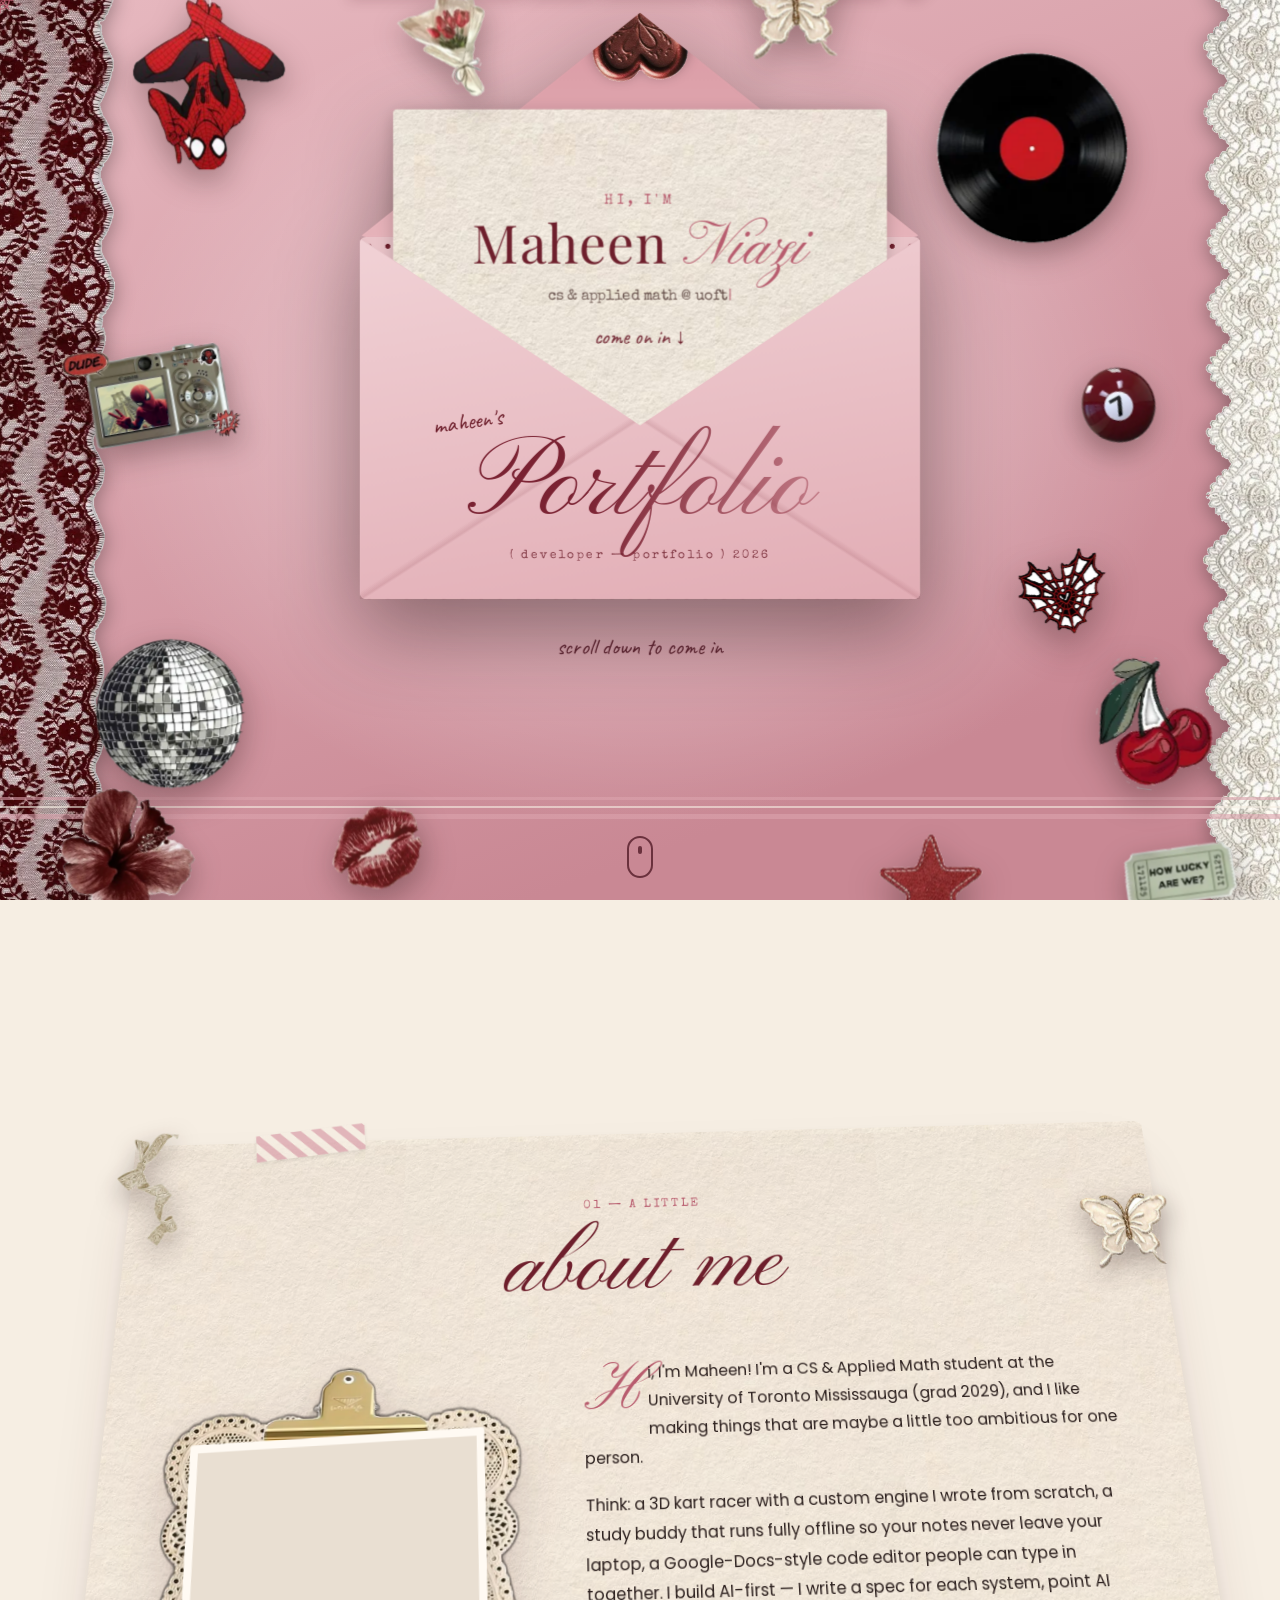
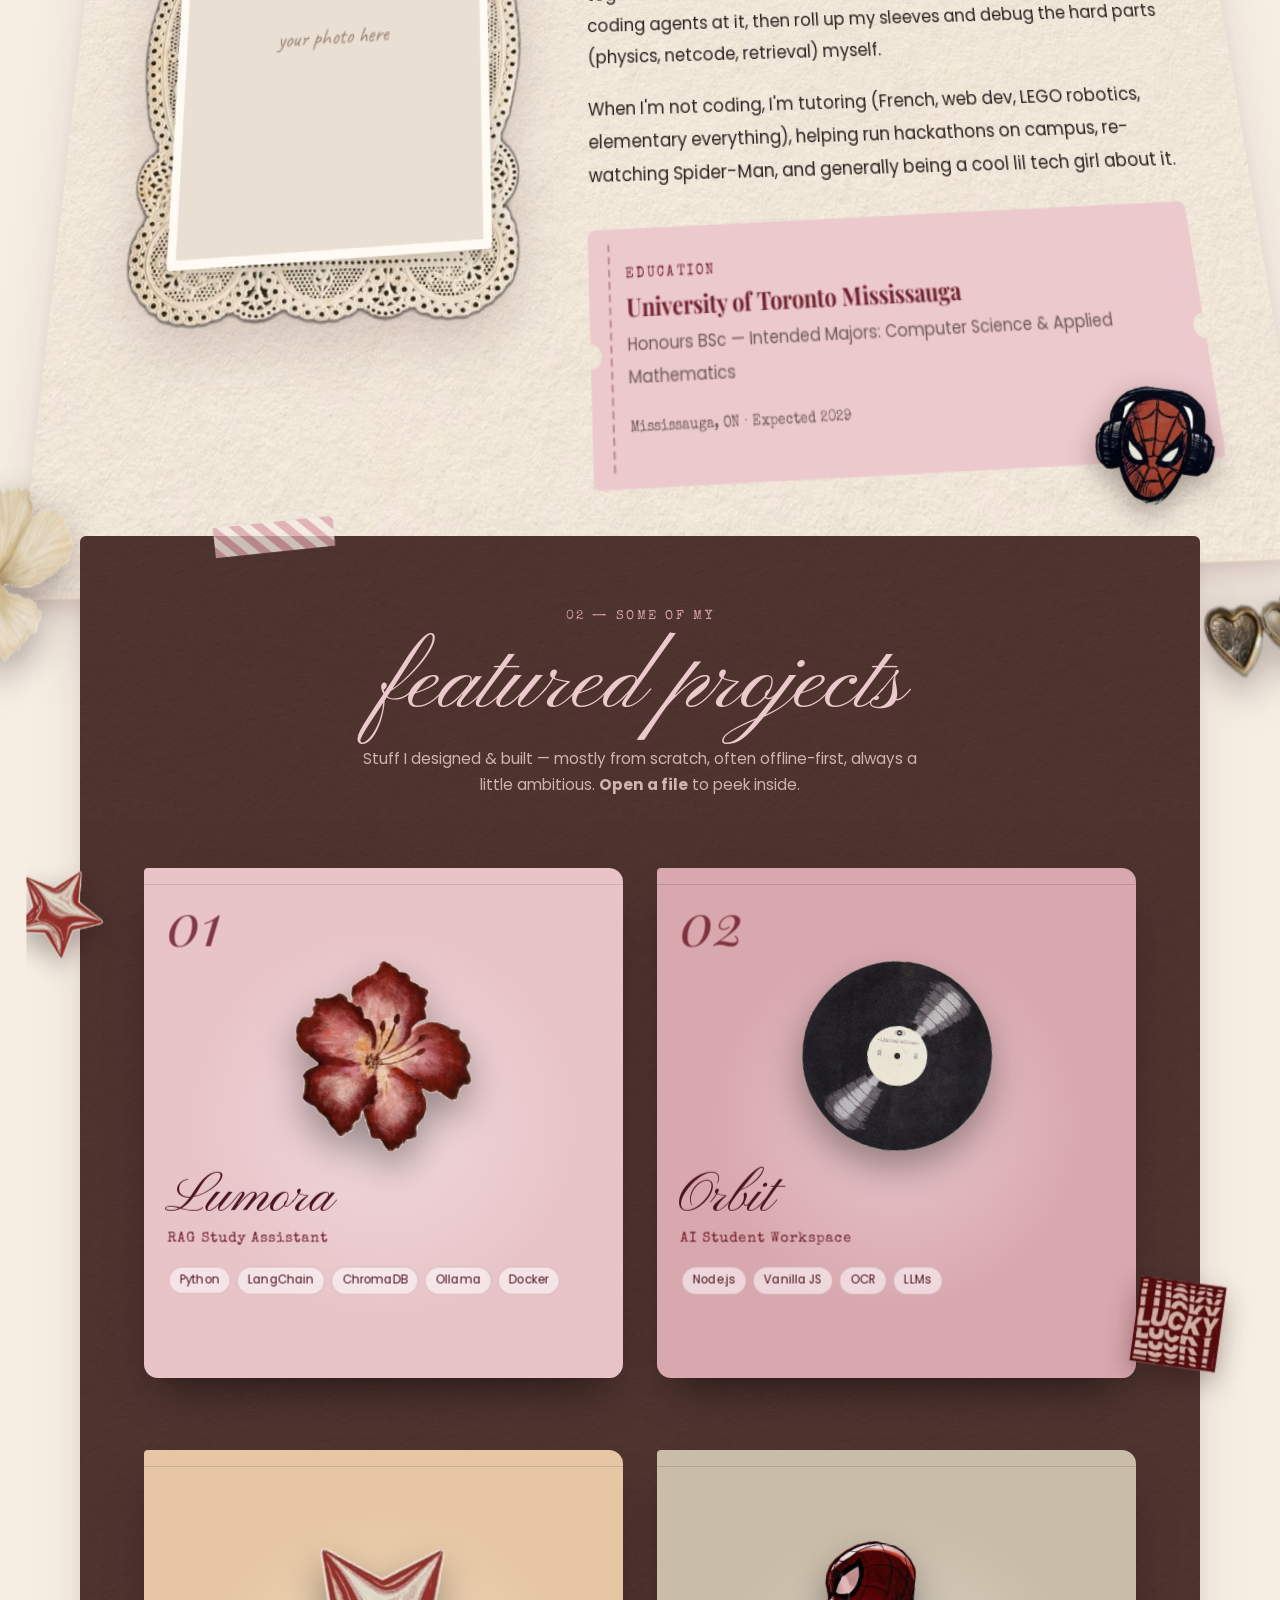
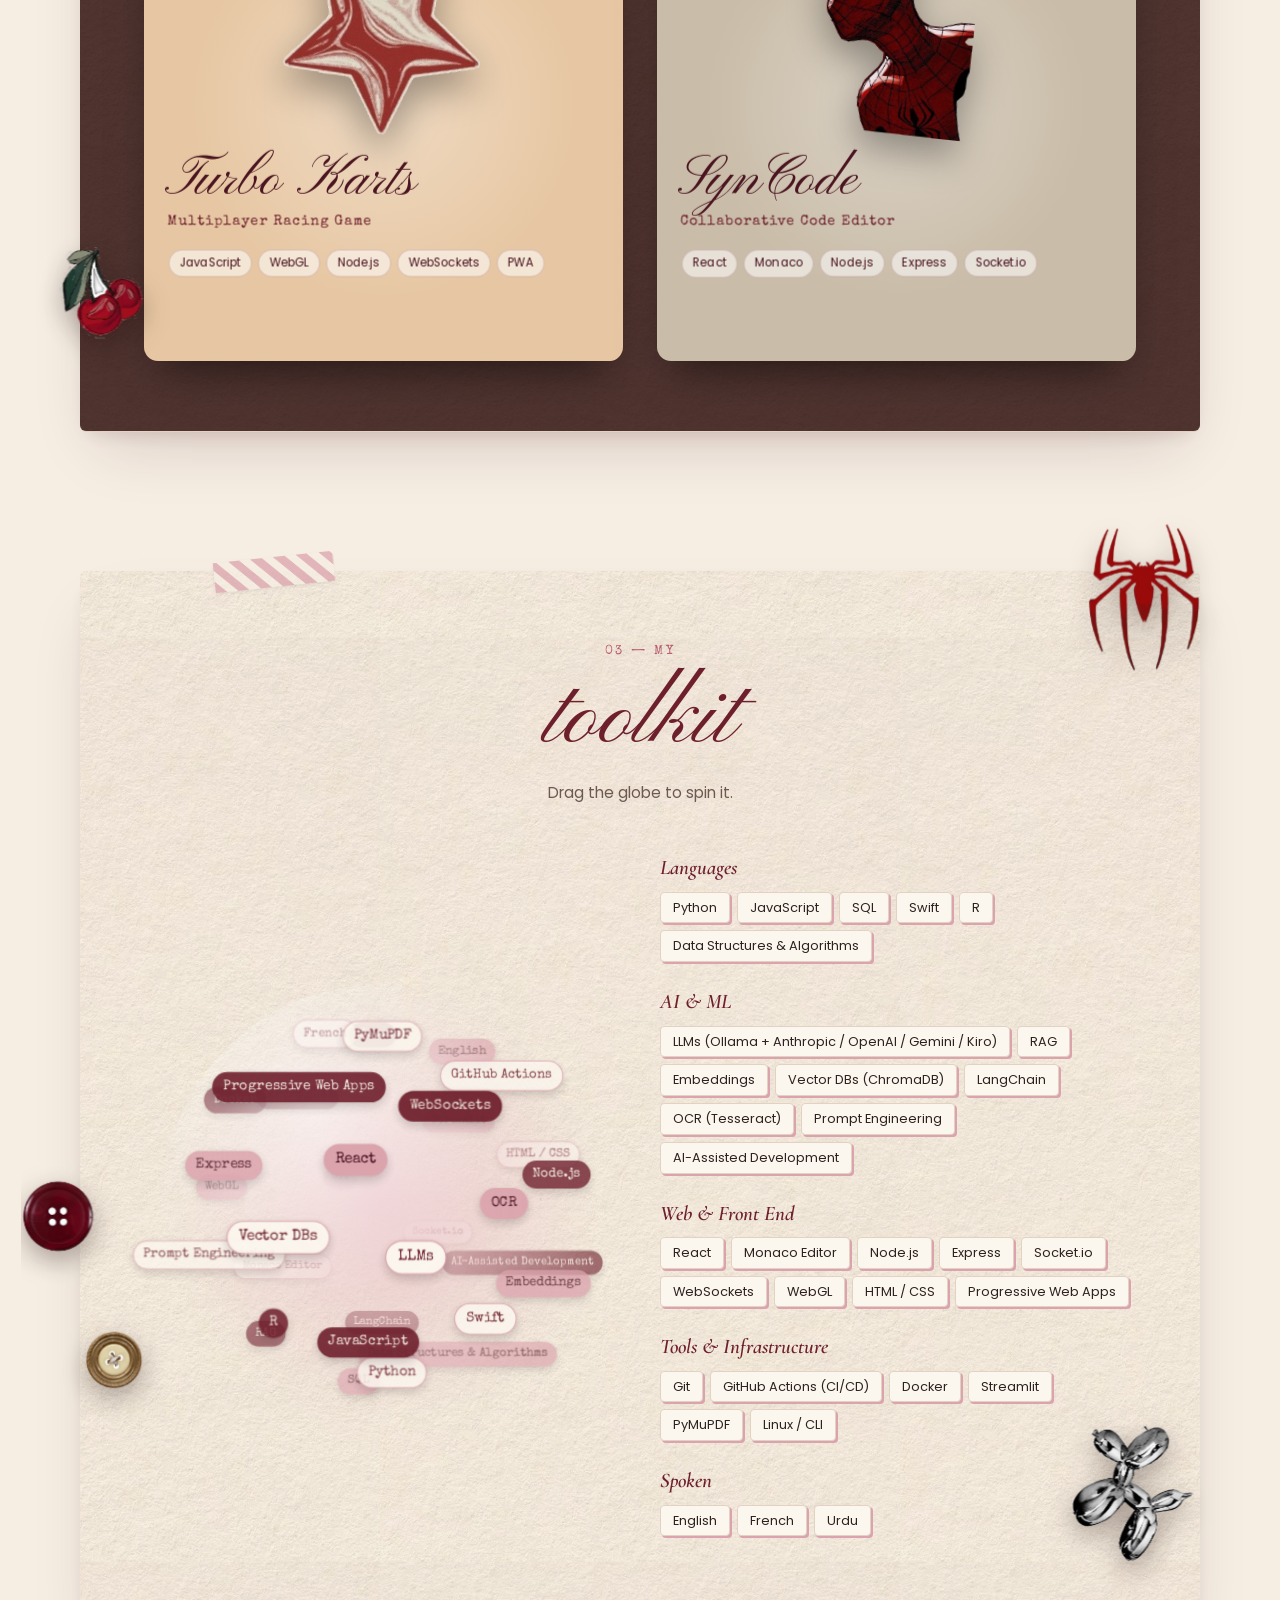
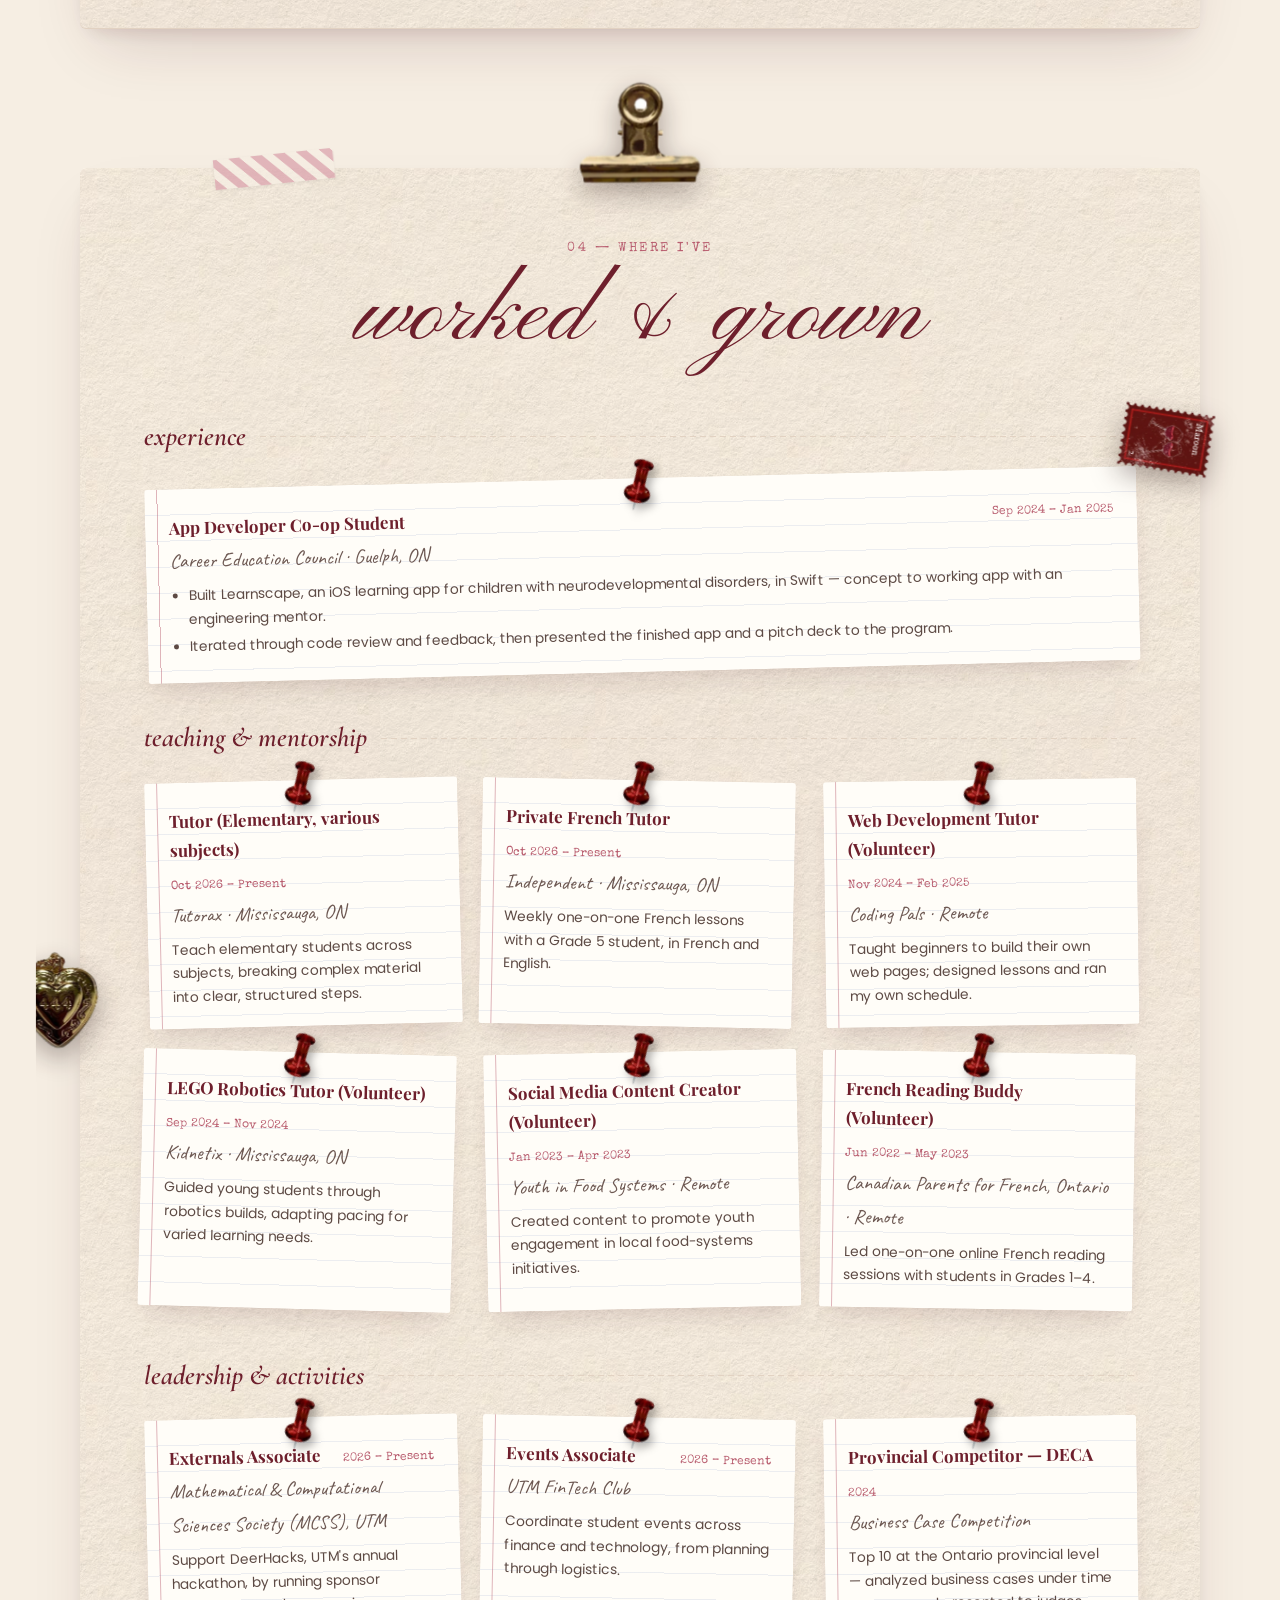
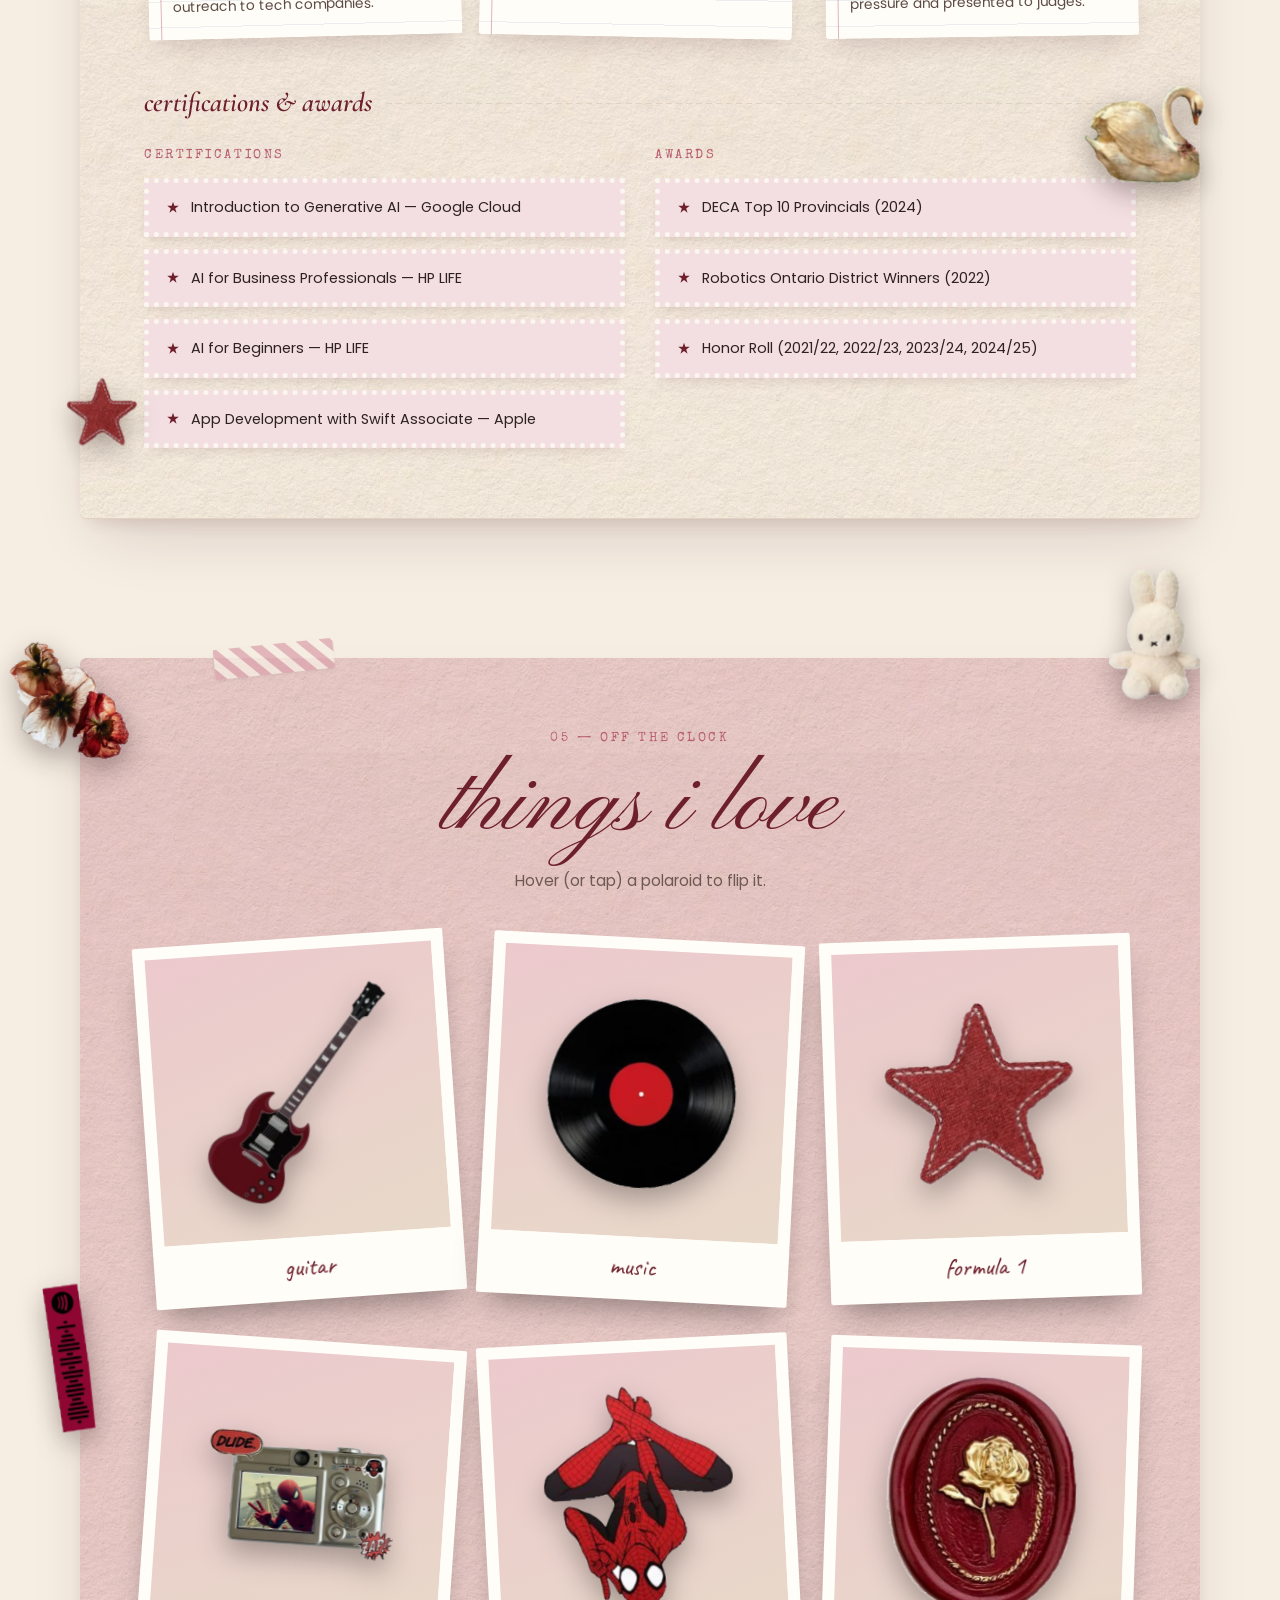
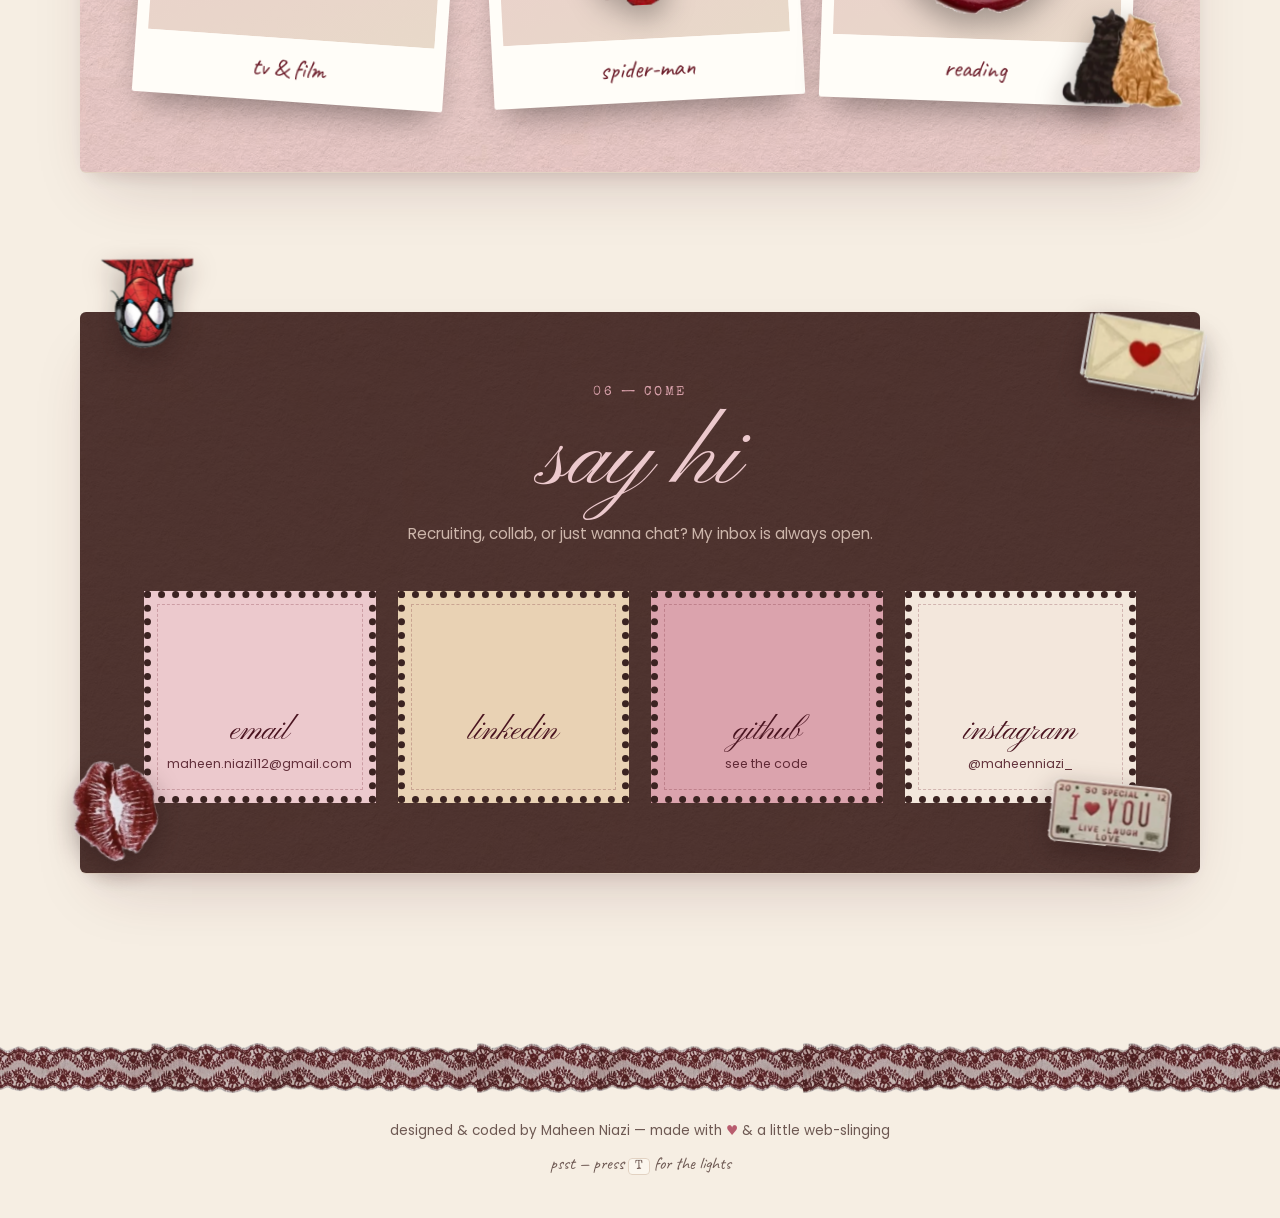
==== commit 28ea4d2c: "Smoother project files, working close button, cleaner stickers - Opened project files grow to fit th" ====
--- a/index.html
+++ b/index.html
@@ -67,7 +67,7 @@
        ============================================================ -->
   <nav class="tabs" id="tabs" aria-label="Sections">
     <a class="tab" href="#about"      data-tab="about">about me</a>
-    <a class="tab" href="#work"       data-tab="work">work</a>
+    <a class="tab" href="#work"       data-tab="work">projects</a>
     <a class="tab" href="#skills"     data-tab="skills">skills</a>
     <a class="tab" href="#experience" data-tab="experience">experience</a>
     <a class="tab" href="#interests"  data-tab="interests">interests</a>
@@ -88,7 +88,6 @@
           <div class="about-photo">
             <img class="about-clip" src="assets/stickers/lace-frame.webp" alt="" aria-hidden="true" />
             <div class="polaroid" data-slot="about"><span class="slot-hint">your photo here</span></div>
-            <span class="polaroid-cap">that's me &hearts;</span>
           </div>
           <div class="about-text">
             <div id="about-text"></div>
@@ -104,7 +103,7 @@
         <div class="page-stickers" data-stickers="work" aria-hidden="true"></div>
         <div class="page-head">
           <span class="eyebrow">02 &mdash; some of my</span>
-          <h2 class="script-title">featured works</h2>
+          <h2 class="script-title">featured projects</h2>
           <p class="page-sub">Stuff I designed &amp; built &mdash; mostly from scratch, often offline-first, always a little ambitious. <b>Open a file</b> to peek inside.</p>
         </div>
         <div class="files" id="projects-grid"></div>
--- a/styles.css
+++ b/styles.css
@@ -214,10 +214,12 @@
   font-family: var(--script); font-size: clamp(3.2rem, 13vw, 6.8rem); line-height: 0.95; margin-top: 2%;
   background: linear-gradient(100deg, #7a2232 20%, #c27a86 45%, #7a2232 70%) 0 0 / 200% 100%;
   -webkit-background-clip: text; background-clip: text; color: transparent; order: 1;
-  animation: foil 5s linear infinite; padding: 0 0.15em;
+  animation: foil 5s linear infinite;
+  /* the swashes overhang the glyph box; pad so the clipped gradient covers them */
+  padding: 0.12em 0.5em 0.28em; margin: -0.12em -0.5em -0.28em;
 }
 @keyframes foil { to { background-position: -200% 0; } }
-.env-sub { font-family: var(--hand); font-size: clamp(1rem, 2.6vw, 1.4rem); position: absolute; top: 60%; left: 15%; transform: rotate(-8deg); }
+.env-sub { order: 0; align-self: flex-start; margin: 0 0 -0.35em 13%; font-family: var(--hand); font-size: clamp(1rem, 2.6vw, 1.4rem); transform: rotate(-8deg); }
 
 .env-flap {
   z-index: 4; height: 62%;
@@ -328,7 +330,6 @@
 }
 .polaroid img { width: 100%; height: 100%; object-fit: cover; }
 .slot-hint { font-family: var(--hand); font-size: 1.3rem; color: #9a8478; }
-.polaroid-cap { position: absolute; left: 0; right: 0; bottom: 3%; text-align: center; font-family: var(--hand); font-size: 1.4rem; color: var(--maroon); transform: translateZ(30px) rotate(-3deg); }
 .about-text p { margin-bottom: 1.1em; font-size: 1.02rem; }
 .about-text p:first-child::first-letter { font-family: var(--script); font-size: 4.2em; float: left; line-height: 0.8; margin: 0.08em 0.1em 0 0; color: var(--rose); }
 
@@ -348,7 +349,7 @@
 .ticket-meta { font-family: var(--type); font-size: 0.78rem !important; margin-top: 4px; }
 
 /* ---------- WORK: 3D flip files ---------- */
-.files { display: grid; grid-template-columns: repeat(2, 1fr); gap: 46px 34px; }
+.files { display: grid; grid-template-columns: repeat(2, 1fr); gap: 46px 34px; align-items: start; }
 .file {
   --rx: 0deg; --ry: 0deg;
   position: relative; perspective: 1400px; padding-top: 26px; cursor: pointer;
@@ -362,11 +363,15 @@
 .file-flip {
   position: relative; display: grid; transform-style: preserve-3d;
   transform: rotateX(var(--rx)) rotateY(var(--ry));
-  transition: transform 0.3s var(--ease);
-}
-.file.flipped .file-flip { transform: rotateX(calc(var(--rx) * 0.4)) rotateY(calc(180deg + var(--ry) * 0.4)); transition: transform 0.9s var(--spring); }
-.file:not(.flipped) .file-flip { transition: transform 0.9s var(--spring); }
-.file:hover:not(.flipped) .file-flip, .file:hover .file-tab { transition-duration: 0.25s; }
+  transition: transform 0.3s var(--ease), height 0.7s var(--ease);
+}
+.file.flipped .file-flip { transform: rotateX(calc(var(--rx) * 0.4)) rotateY(calc(180deg + var(--ry) * 0.4)); transition: transform 0.9s var(--spring), height 0.7s var(--ease); }
+.file:not(.flipped) .file-flip { transition: transform 0.9s var(--spring), height 0.7s var(--ease); }
+.file:hover:not(.flipped) .file-flip { transition: transform 0.25s var(--ease), height 0.7s var(--ease); }
+.file:hover .file-tab { transition-duration: 0.25s; }
+/* only the side facing you takes clicks (Safari hit-tests hidden backfaces) */
+.file.flipped .face-front, .file:not(.flipped) .face-back { pointer-events: none; }
+.file.flipped { cursor: auto; }
 .face {
   position: relative; grid-area: 1 / 1; border-radius: 4px 14px 14px 14px; padding: 30px 28px 26px; min-height: 470px;
   backface-visibility: hidden; -webkit-backface-visibility: hidden; transform-style: preserve-3d;
@@ -382,13 +387,14 @@
 .face-front > * { backface-visibility: hidden; -webkit-backface-visibility: hidden; }
 .file-num { font-family: var(--serif); font-style: italic; font-size: 3.6rem; line-height: 1; color: var(--maroon); opacity: 0.85; transform: translateZ(30px); }
 .file-num.sm { font-size: 1.8rem; transform: none; }
+.file-art { flex: 1; align-self: stretch; display: grid; place-items: center; min-height: 0; padding: 6px 0 14px; }
 .file-sticker {
-  position: absolute; right: 8%; top: 18%; width: 52%; max-width: 250px;
-  transform: translateZ(70px) rotate(8deg); filter: drop-shadow(0 16px 18px rgba(0,0,0,0.35));
+  width: auto; max-width: 70%; max-height: 190px; object-fit: contain;
+  transform: translateZ(50px) rotate(6deg); filter: drop-shadow(0 16px 18px rgba(0,0,0,0.35));
   backface-visibility: hidden; transition: transform 0.6s var(--spring);
 }
-.file:hover .file-sticker { transform: translateZ(110px) rotate(-4deg) scale(1.05); }
-.file-name { font-family: var(--script); font-weight: 400; font-size: clamp(2.6rem, 5vw, 3.4rem); line-height: 1.1; color: var(--wine); margin-top: auto; padding-top: 50px; transform: translateZ(45px); backface-visibility: hidden; }
+.file:hover .file-sticker { transform: translateZ(80px) rotate(-4deg); }
+.file-name { font-family: var(--script); font-weight: 400; font-size: clamp(2.6rem, 5vw, 3.4rem); line-height: 1.1; color: var(--wine); transform: translateZ(45px); backface-visibility: hidden; }
 .file-blurb { font-family: var(--type); font-size: 0.85rem; letter-spacing: 0.06em; color: var(--maroon); transform: translateZ(30px); backface-visibility: hidden; }
 .file-stack { display: flex; flex-wrap: wrap; gap: 6px; margin: 16px 0 18px; transform: translateZ(22px); backface-visibility: hidden; }
 .chip { font-size: 0.72rem; padding: 3px 10px; border-radius: 20px; background: rgba(255,255,255,0.55); color: var(--wine); border: 1px solid rgba(110,31,44,0.2); }
@@ -400,7 +406,7 @@
 .file-btn span { display: inline-block; transition: transform 0.3s; }
 .file:hover .file-btn span { transform: translateX(5px); }
 .face-back {
-  position: absolute; inset: 0; overflow-y: auto; overscroll-behavior: contain; scrollbar-width: thin; scrollbar-color: var(--pink) transparent;
+  position: absolute; inset: 0; overflow: hidden;
   transform: rotateY(180deg); background: var(--paper); color: var(--ink);
   background-image: repeating-linear-gradient(transparent 0 27px, rgba(184,92,110,0.18) 27px 28px);
   border-left: 8px solid var(--c);
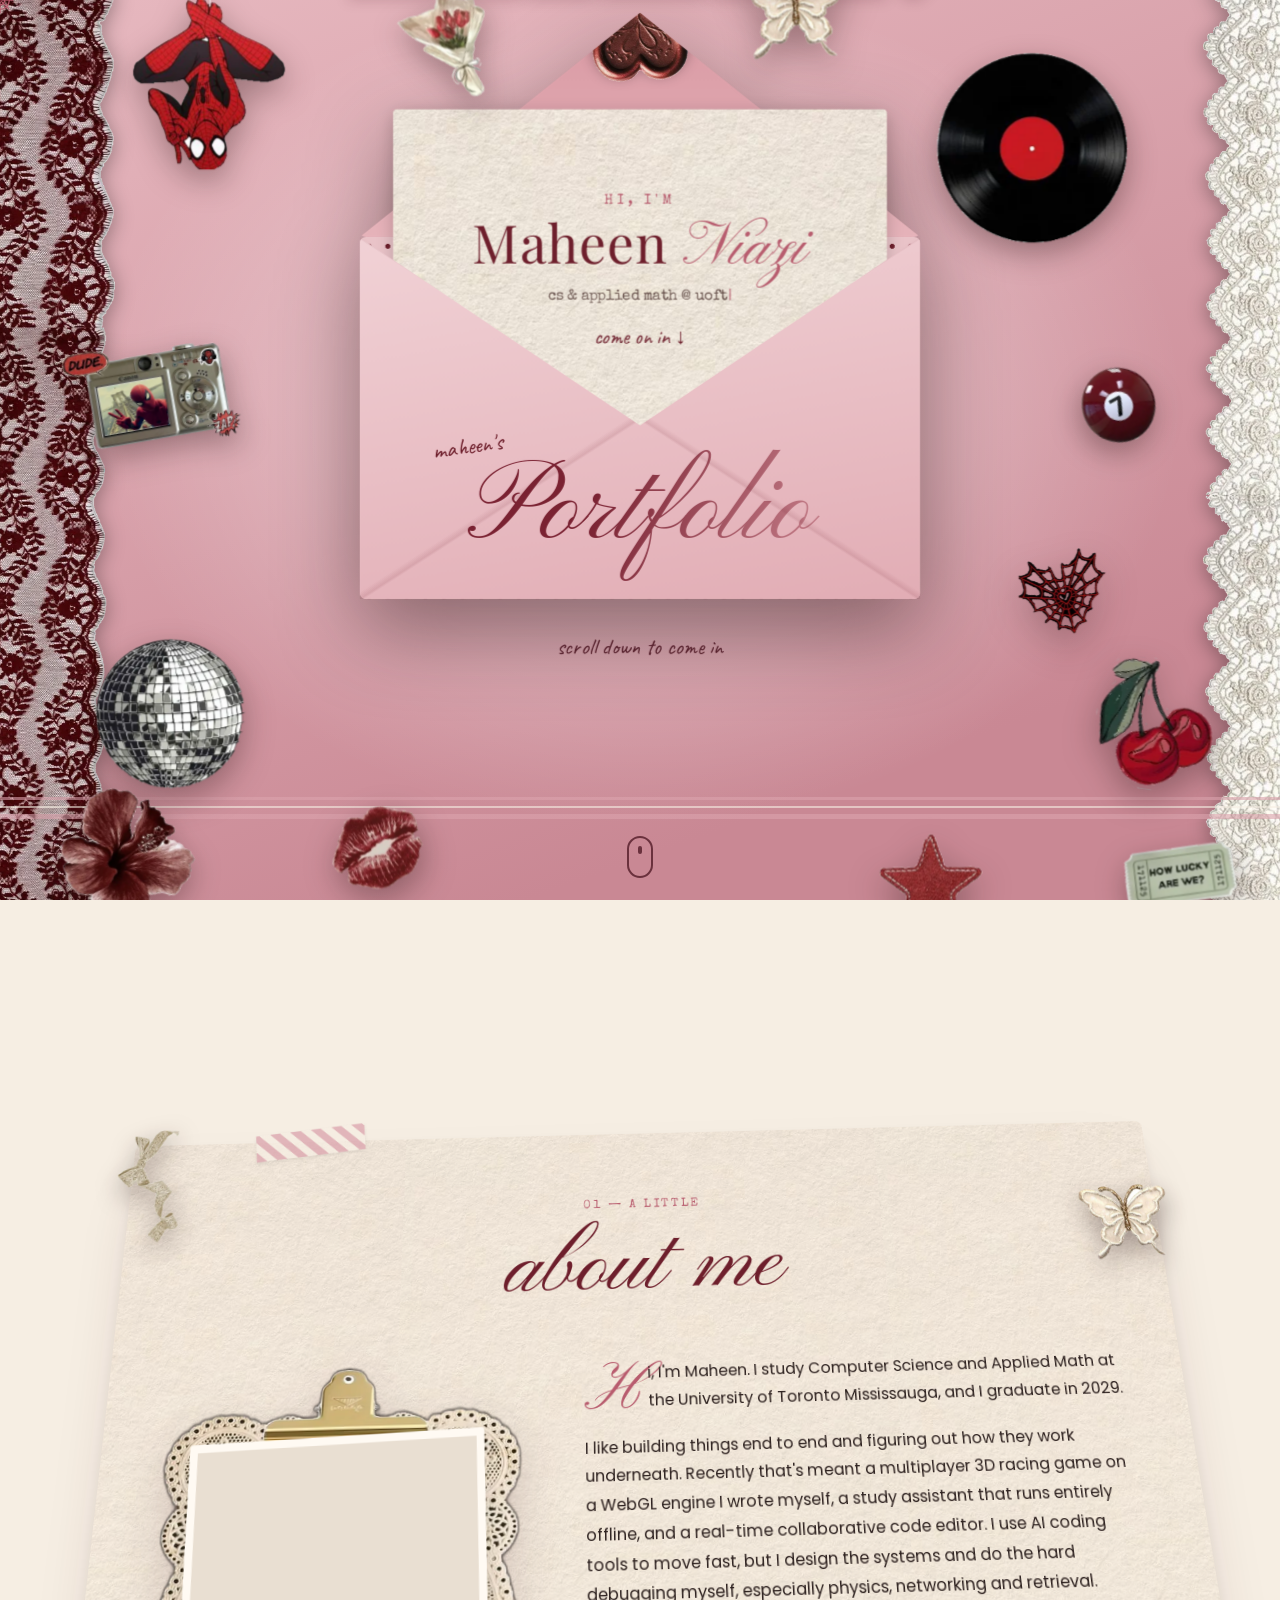
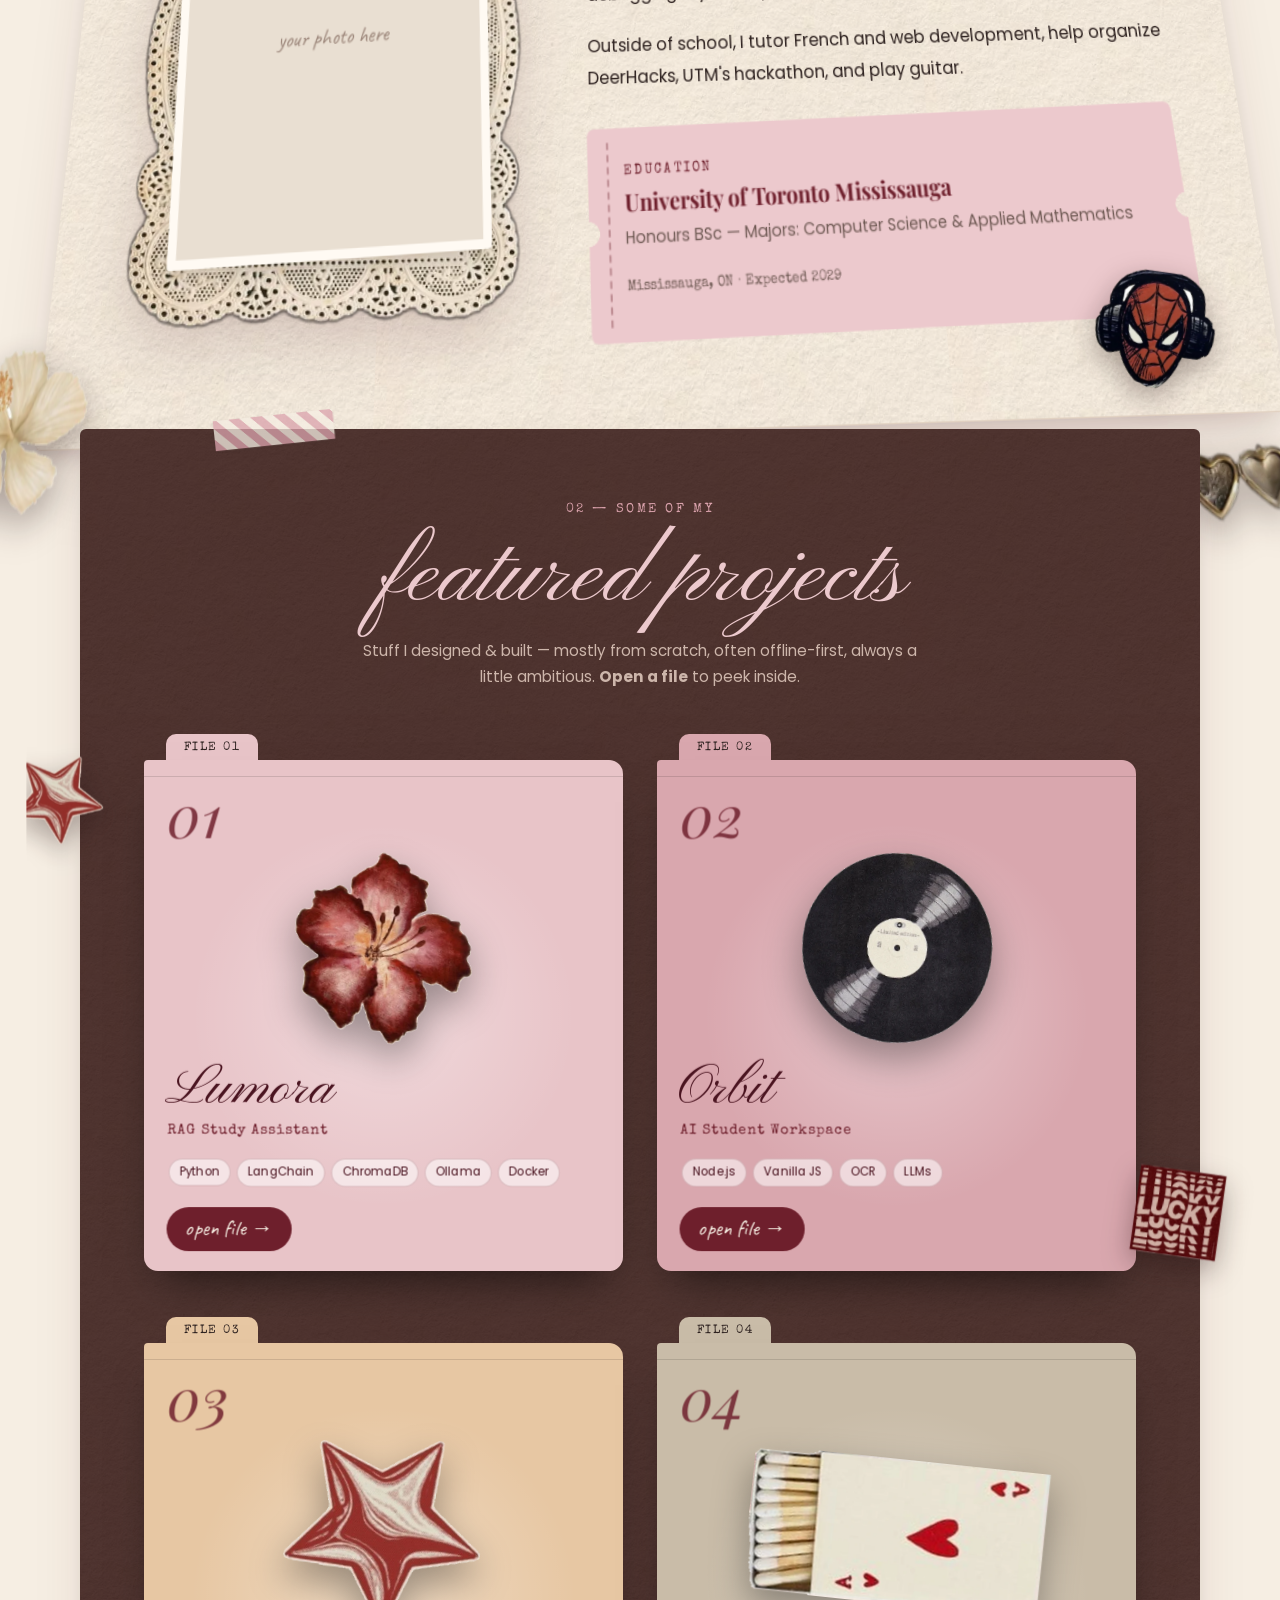
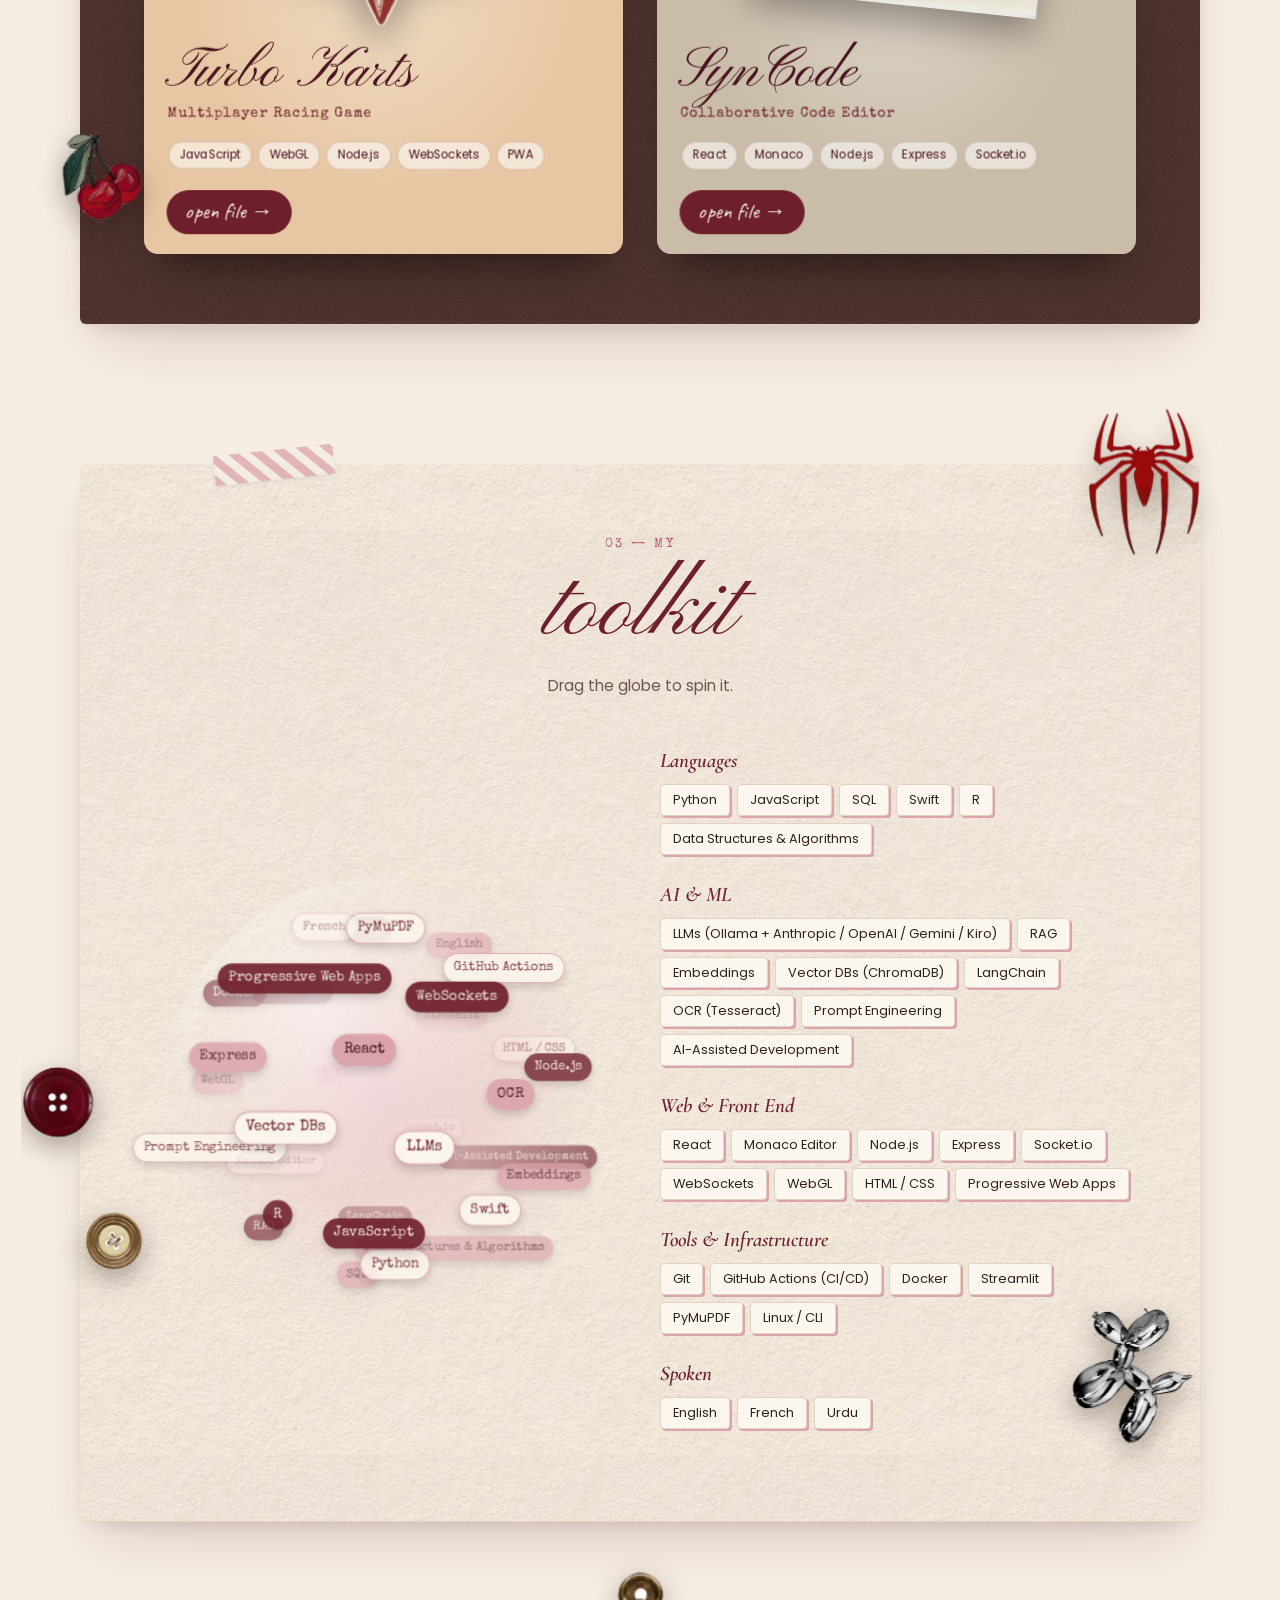
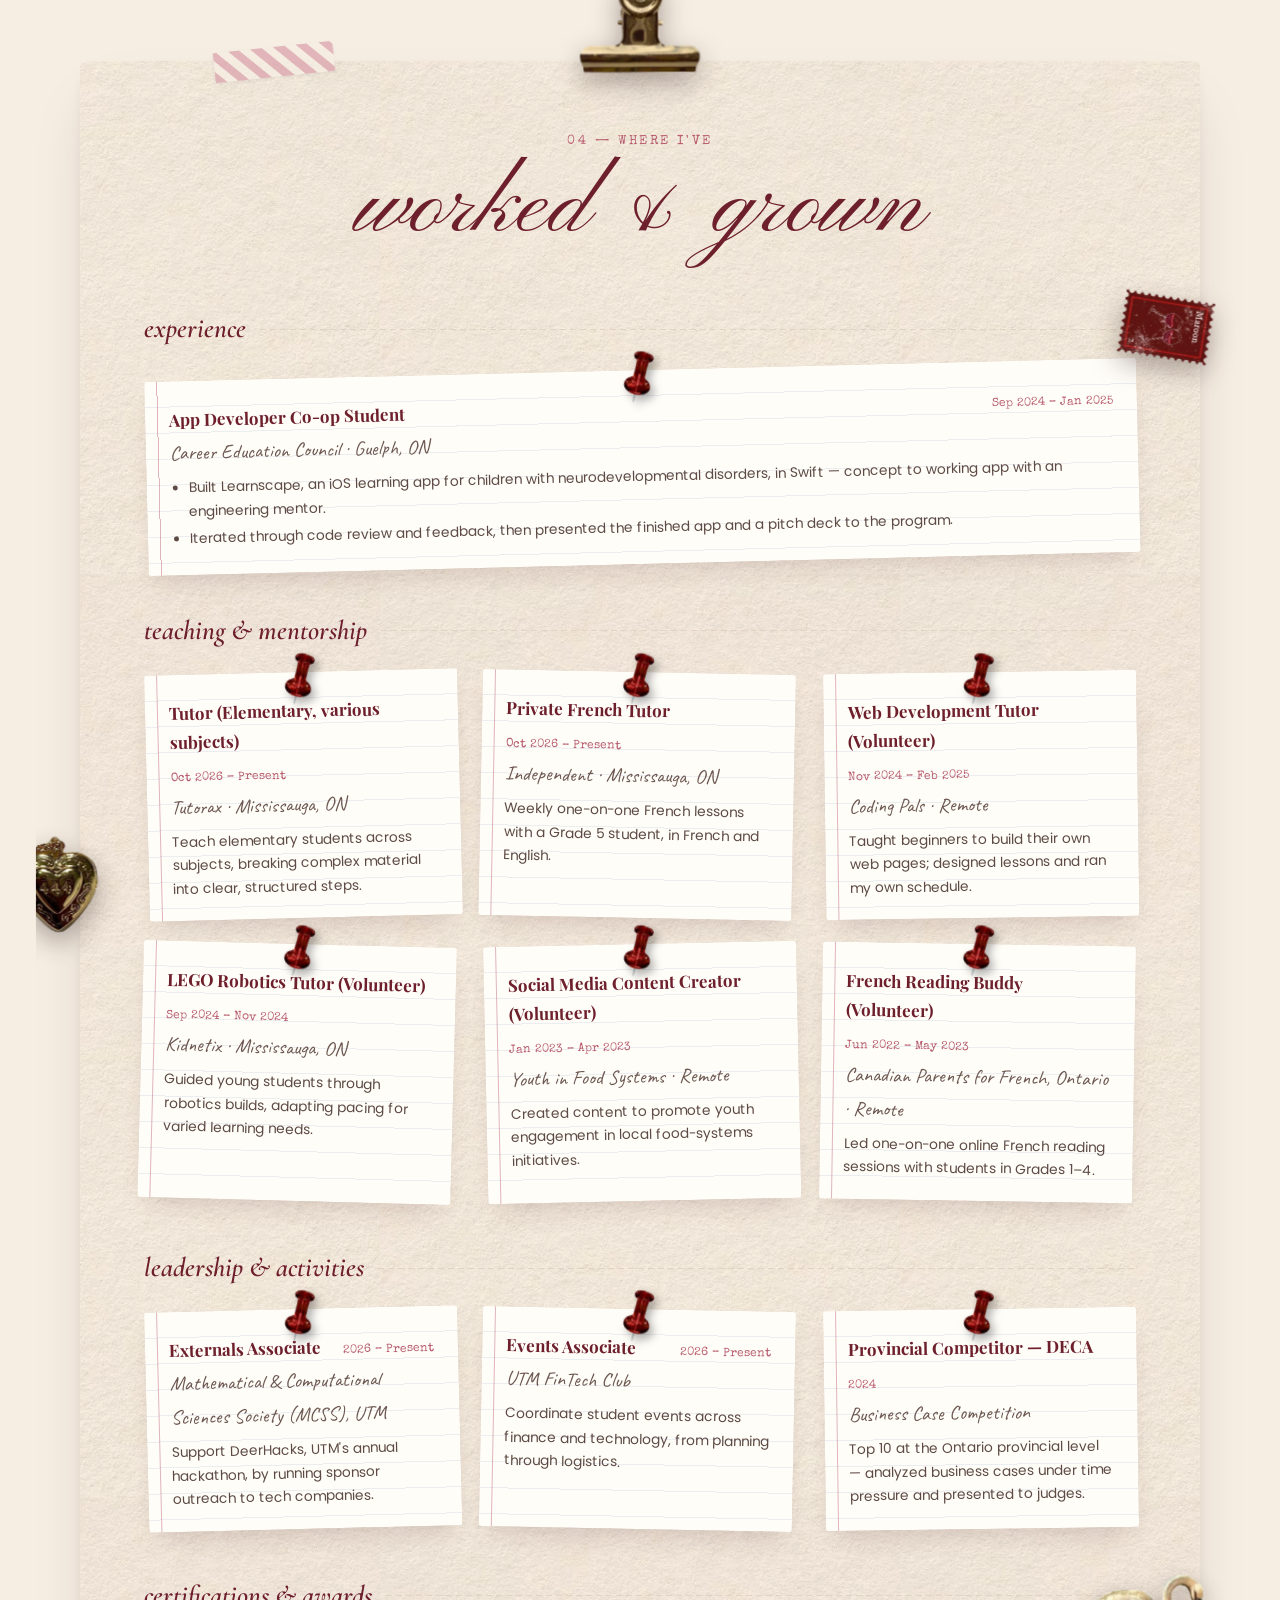
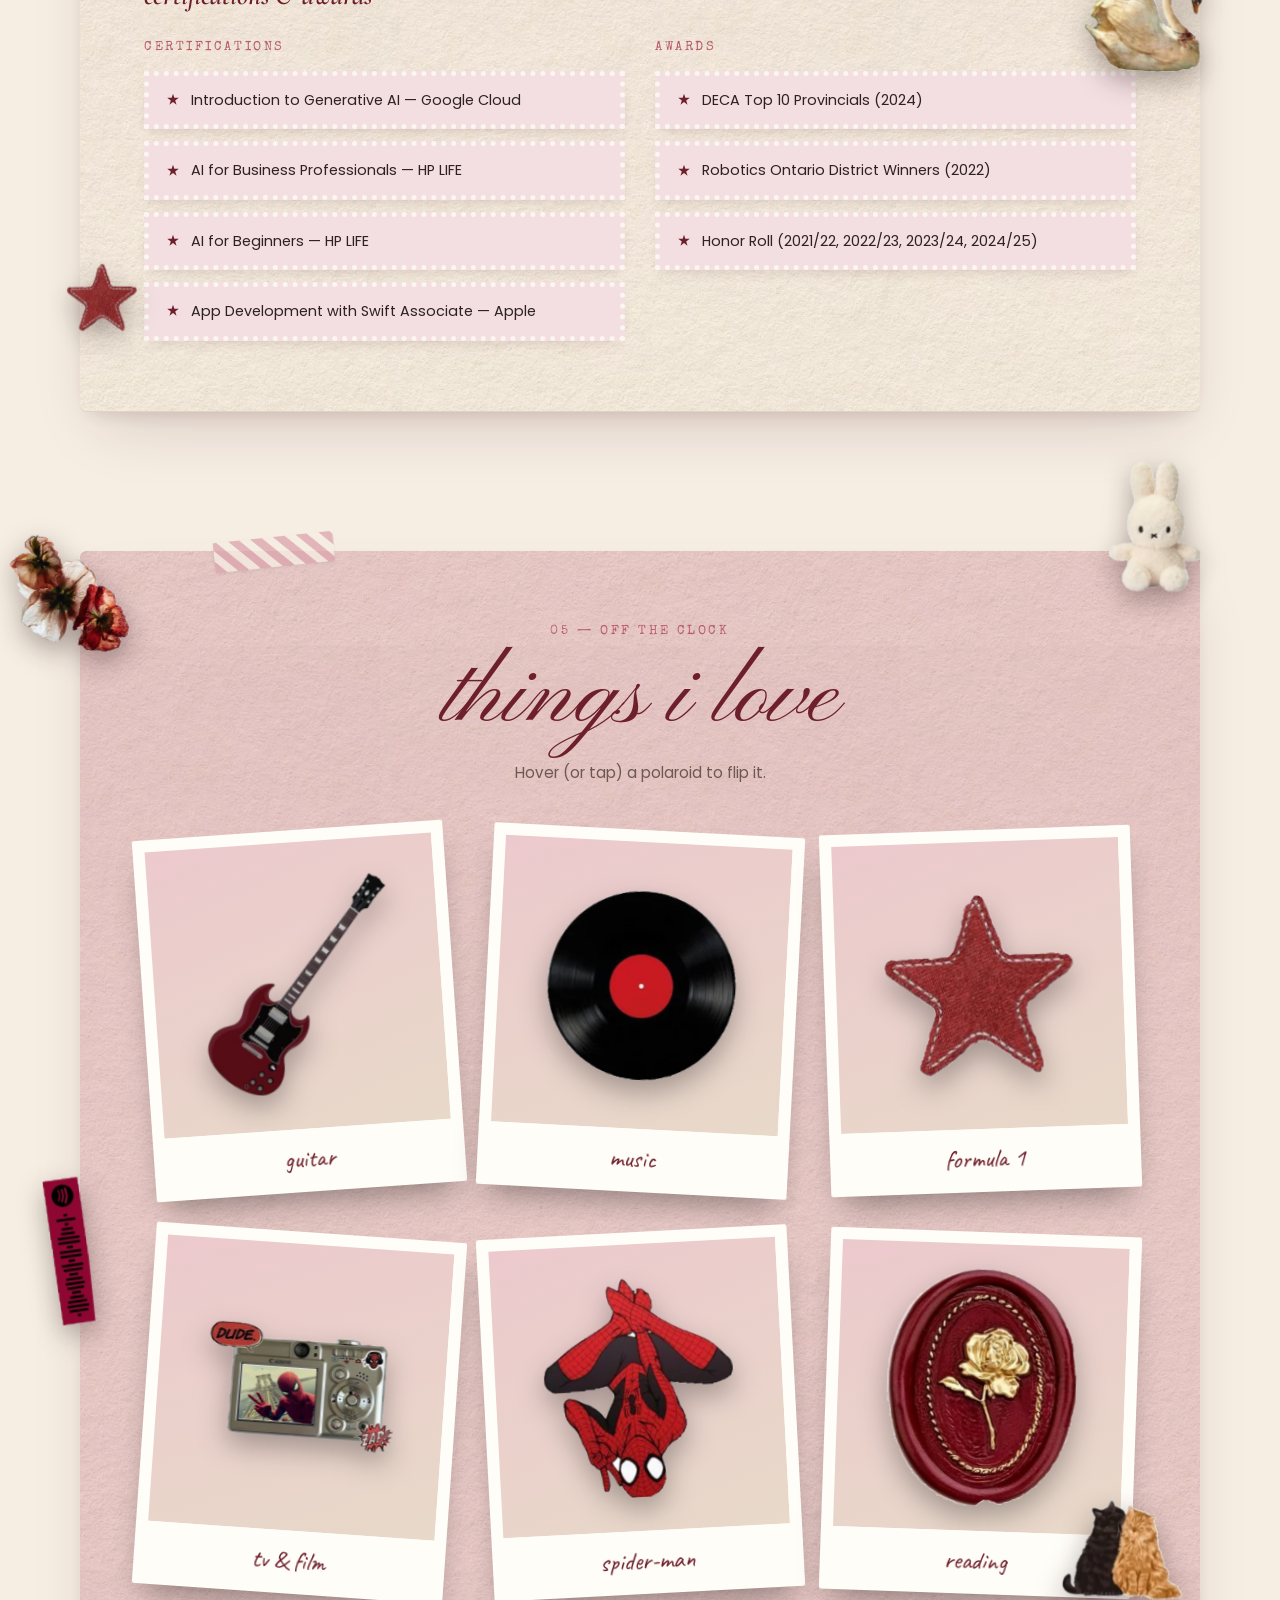
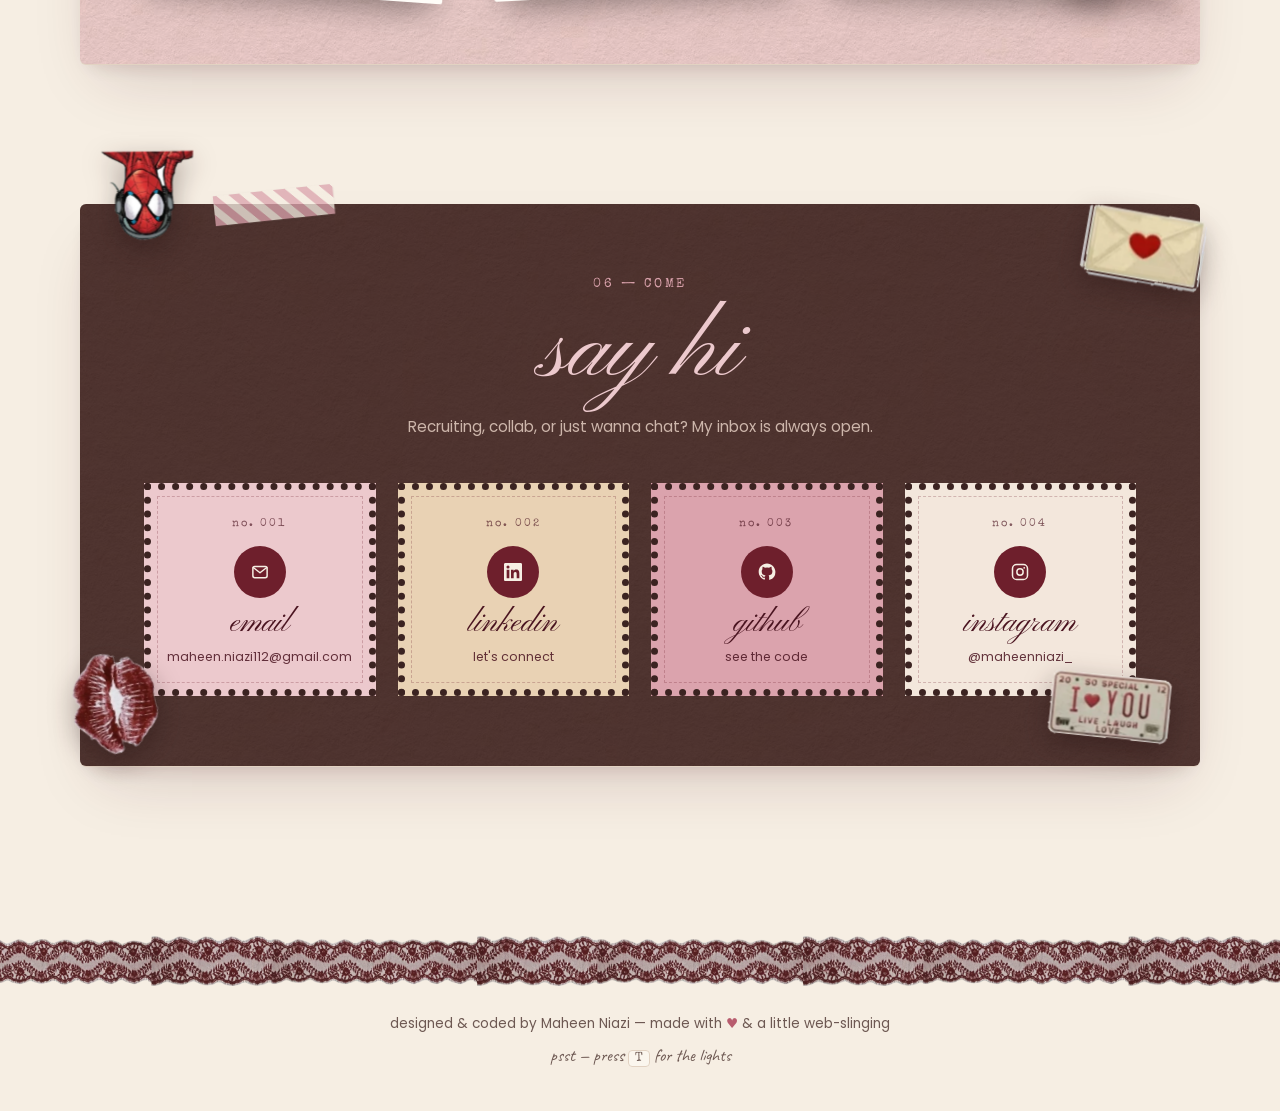
==== commit 46a46215: "Say Majors instead of Intended Majors; drop the envelope kicker line Co-Authored-By: Claude Opus 5.5" ====
--- a/index.html
+++ b/index.html
@@ -48,7 +48,6 @@
               <span class="letter-cta">come on in &darr;</span>
             </span>
             <span class="env-front">
-              <span class="env-kicker">( developer &mdash; portfolio ) <i>2026</i></span>
               <span class="env-script">Portfolio</span>
               <span class="env-sub">maheen's</span>
             </span>
--- a/styles.css
+++ b/styles.css
@@ -75,7 +75,7 @@
 }
 @media (hover: hover) and (pointer: fine) { body, body a, body button { cursor: none; } }
 a { color: inherit; text-decoration: none; }
-button { font: inherit; color: inherit; background: none; border: 0; }
+button { font: inherit; color: inherit; background: none; border: 0; padding: 0; }
 img { display: block; max-width: 100%; }
 :focus-visible { outline: 2px dashed var(--accent); outline-offset: 4px; }
 
@@ -208,8 +208,6 @@
   background: linear-gradient(to top right, transparent 49.6%, rgba(110,31,44,0.12) 50%, transparent 51%),
               linear-gradient(to top left, transparent 49.6%, rgba(110,31,44,0.12) 50%, transparent 51%);
 }
-.env-kicker { order: 2; margin-top: 4px; font-family: var(--type); font-size: clamp(0.55rem, 1.4vw, 0.72rem); letter-spacing: 0.18em; opacity: 0.8; }
-.env-kicker i { font-style: normal; }
 .env-script {
   font-family: var(--script); font-size: clamp(3.2rem, 13vw, 6.8rem); line-height: 0.95; margin-top: 2%;
   background: linear-gradient(100deg, #7a2232 20%, #c27a86 45%, #7a2232 70%) 0 0 / 200% 100%;
@@ -272,6 +270,7 @@
   background: var(--choc); color: var(--blush); box-shadow: 0 6px 14px var(--shadow);
   transition: transform 0.5s var(--spring);
 }
+.theme-icon, .theme-icon svg { display: block; }
 .theme-toggle:hover { transform: rotate(25deg) scale(1.1); }
 
 /* ============================================================
@@ -369,6 +368,10 @@
 .file:not(.flipped) .file-flip { transition: transform 0.9s var(--spring), height 0.7s var(--ease); }
 .file:hover:not(.flipped) .file-flip { transition: transform 0.25s var(--ease), height 0.7s var(--ease); }
 .file:hover .file-tab { transition-duration: 0.25s; }
+.file.settled .file-flip { transform: none; transform-style: flat; }
+.file.settled .face-back { transform: none; }
+.file.settled .face-front { visibility: hidden; }
+.file.no-anim .file-flip { transition: none !important; }
 /* only the side facing you takes clicks (Safari hit-tests hidden backfaces) */
 .file.flipped .face-front, .file:not(.flipped) .face-back { pointer-events: none; }
 .file.flipped { cursor: auto; }
@@ -387,7 +390,7 @@
 .face-front > * { backface-visibility: hidden; -webkit-backface-visibility: hidden; }
 .file-num { font-family: var(--serif); font-style: italic; font-size: 3.6rem; line-height: 1; color: var(--maroon); opacity: 0.85; transform: translateZ(30px); }
 .file-num.sm { font-size: 1.8rem; transform: none; }
-.file-art { flex: 1; align-self: stretch; display: grid; place-items: center; min-height: 0; padding: 6px 0 14px; }
+.file-art { flex: 1 0 210px; align-self: stretch; display: grid; place-items: center; min-height: 0; padding: 6px 0 14px; }
 .file-sticker {
   width: auto; max-width: 70%; max-height: 190px; object-fit: contain;
   transform: translateZ(50px) rotate(6deg); filter: drop-shadow(0 16px 18px rgba(0,0,0,0.35));
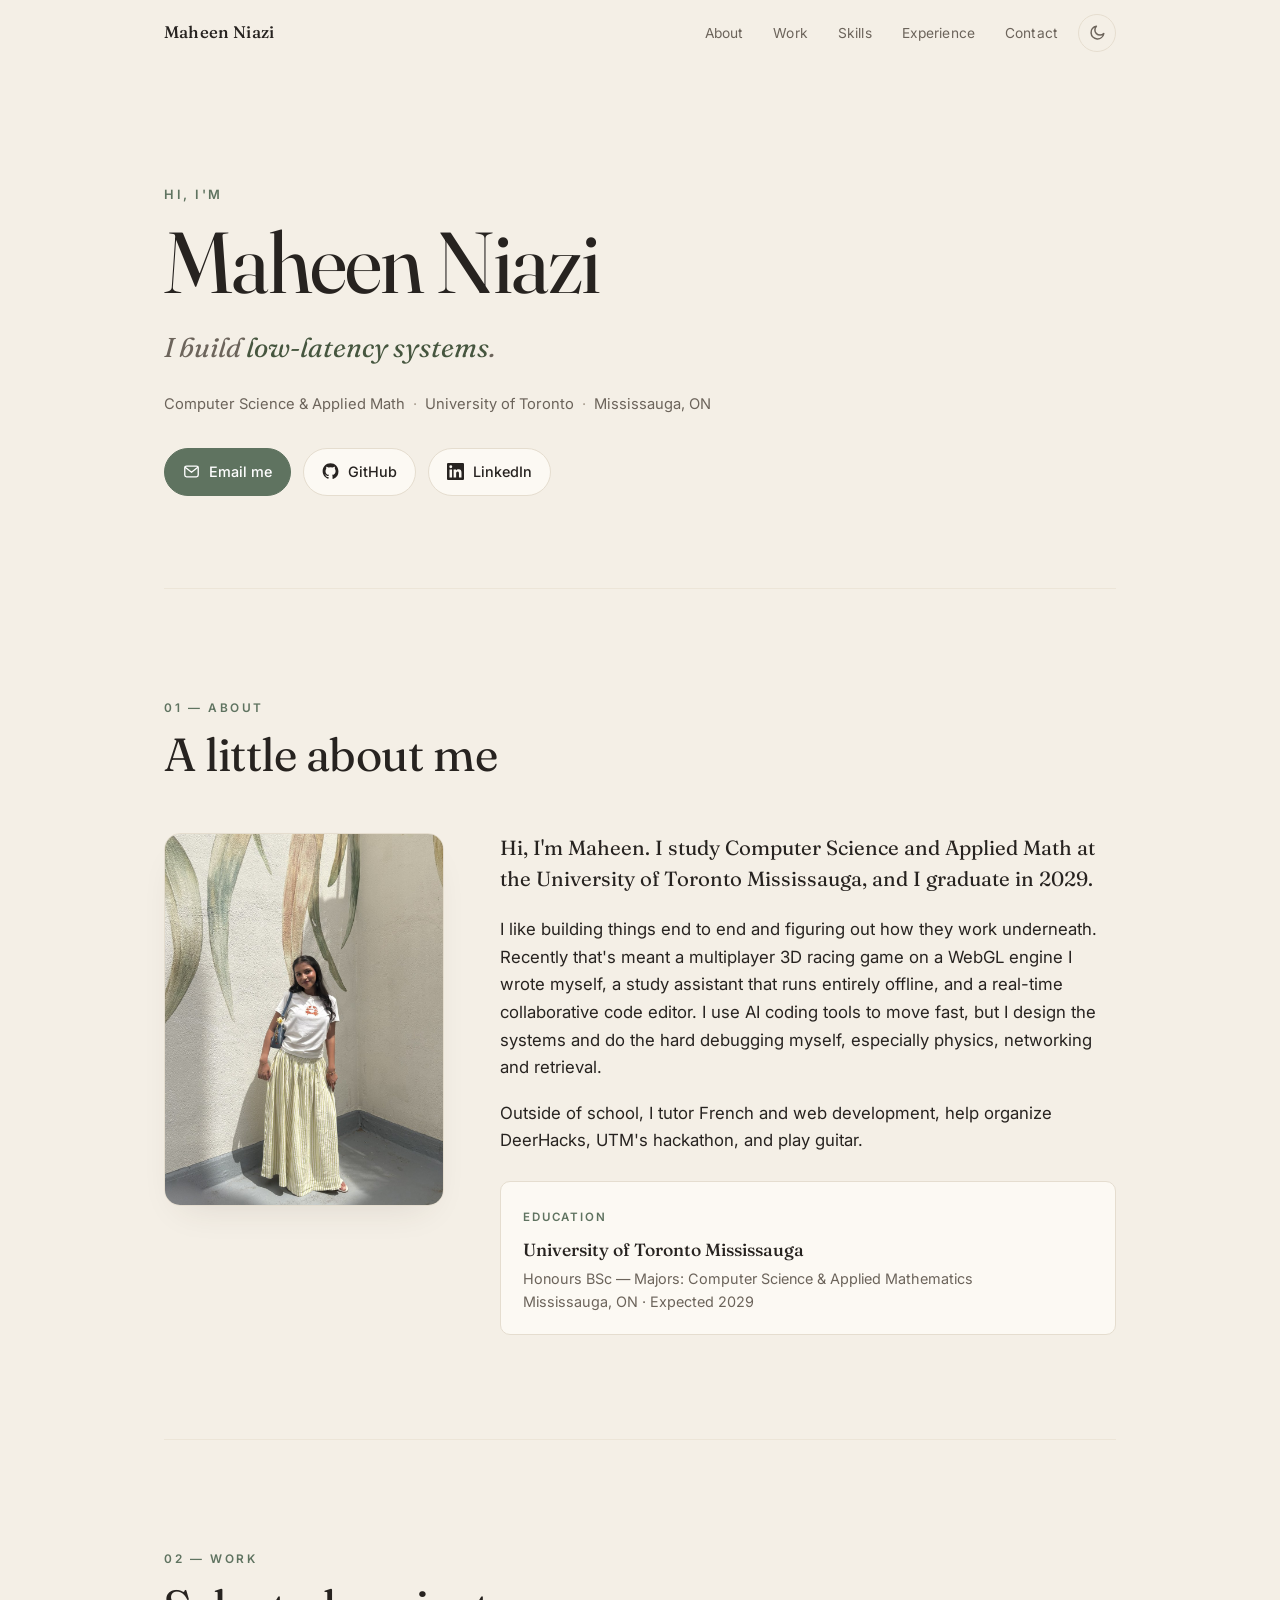
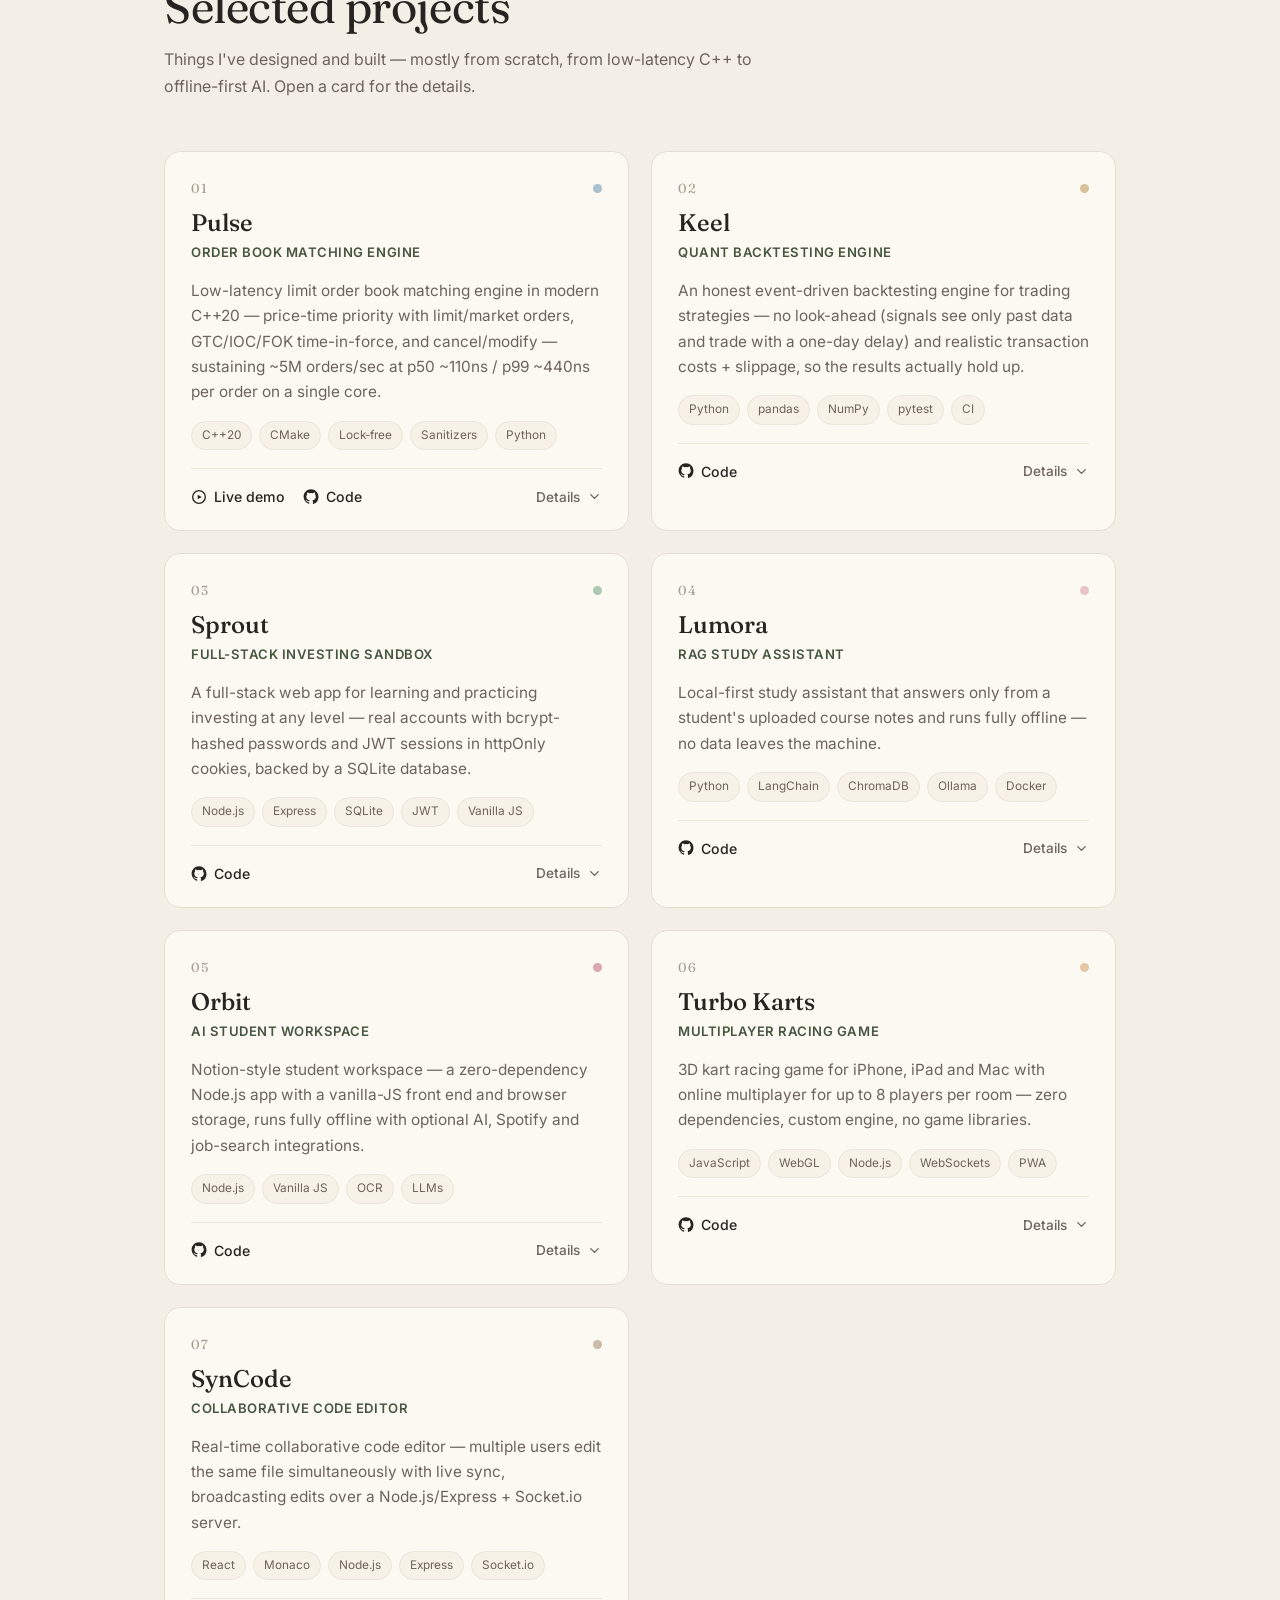
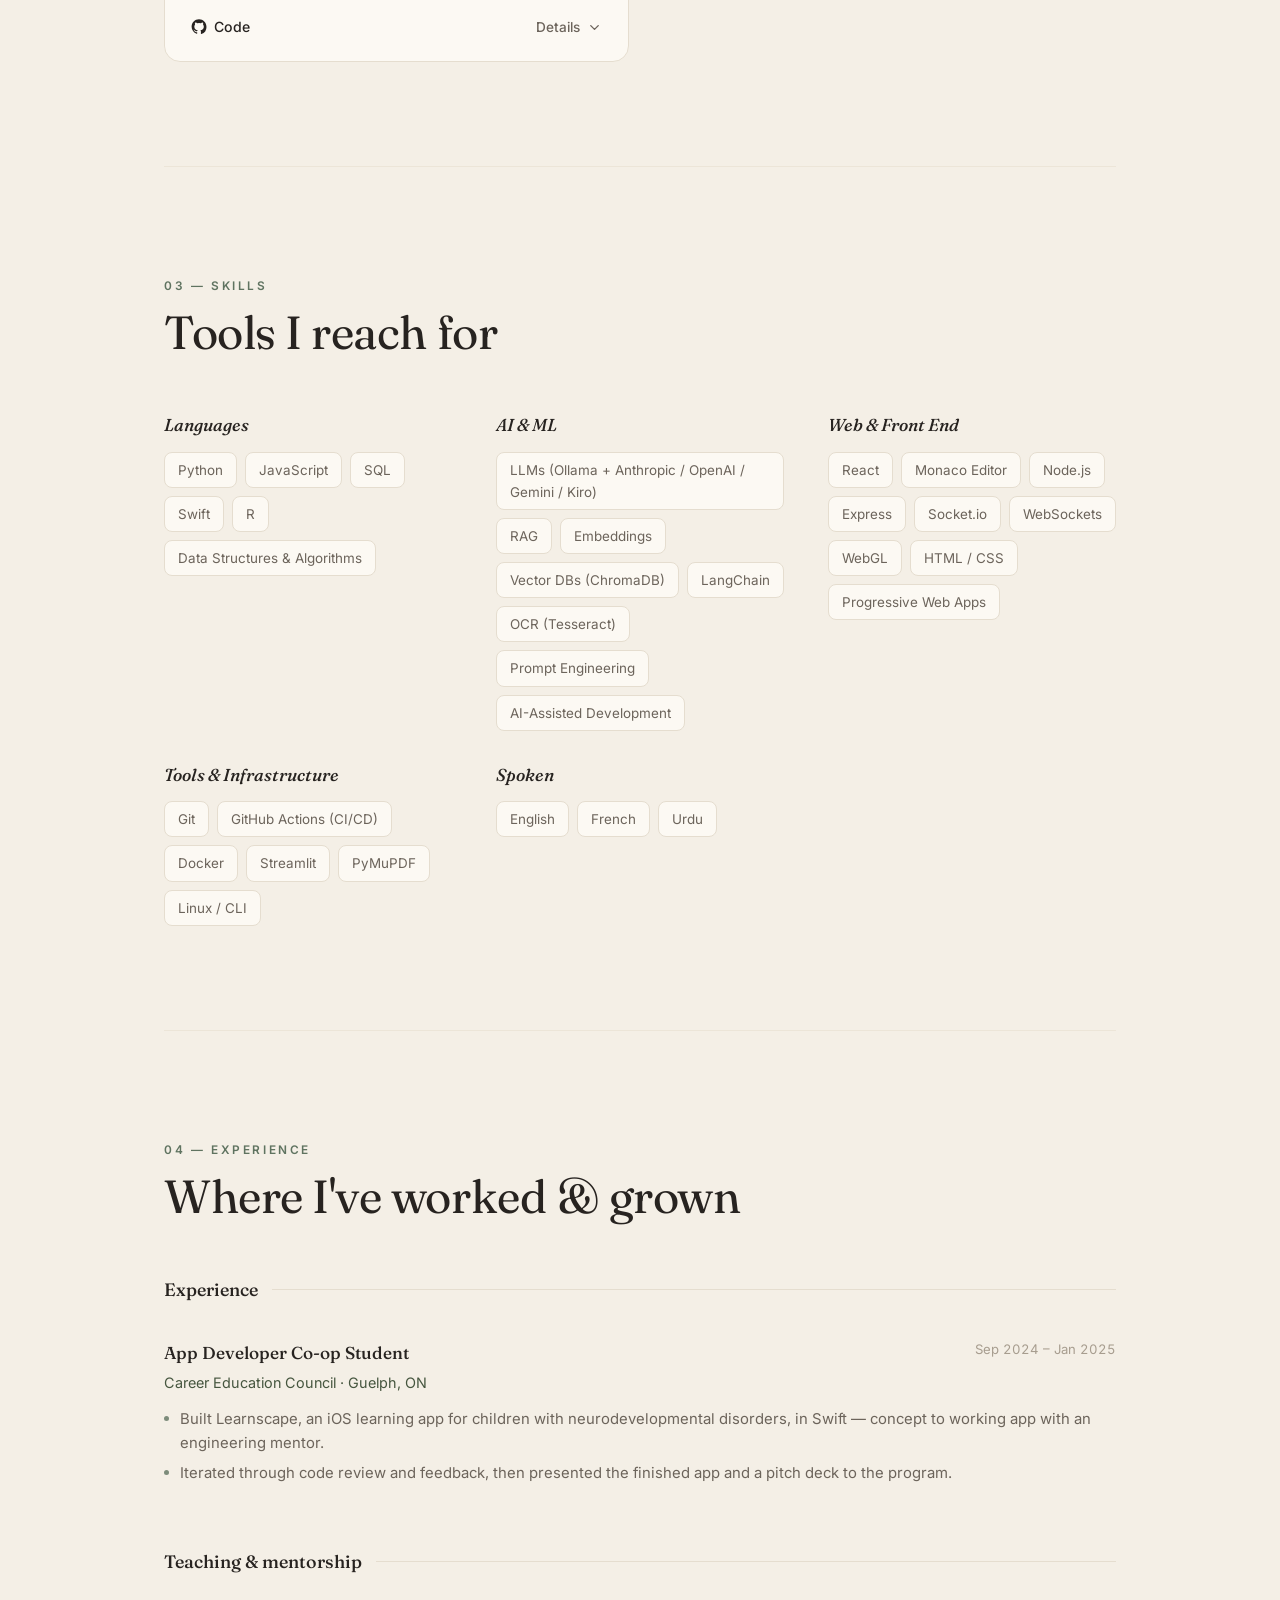
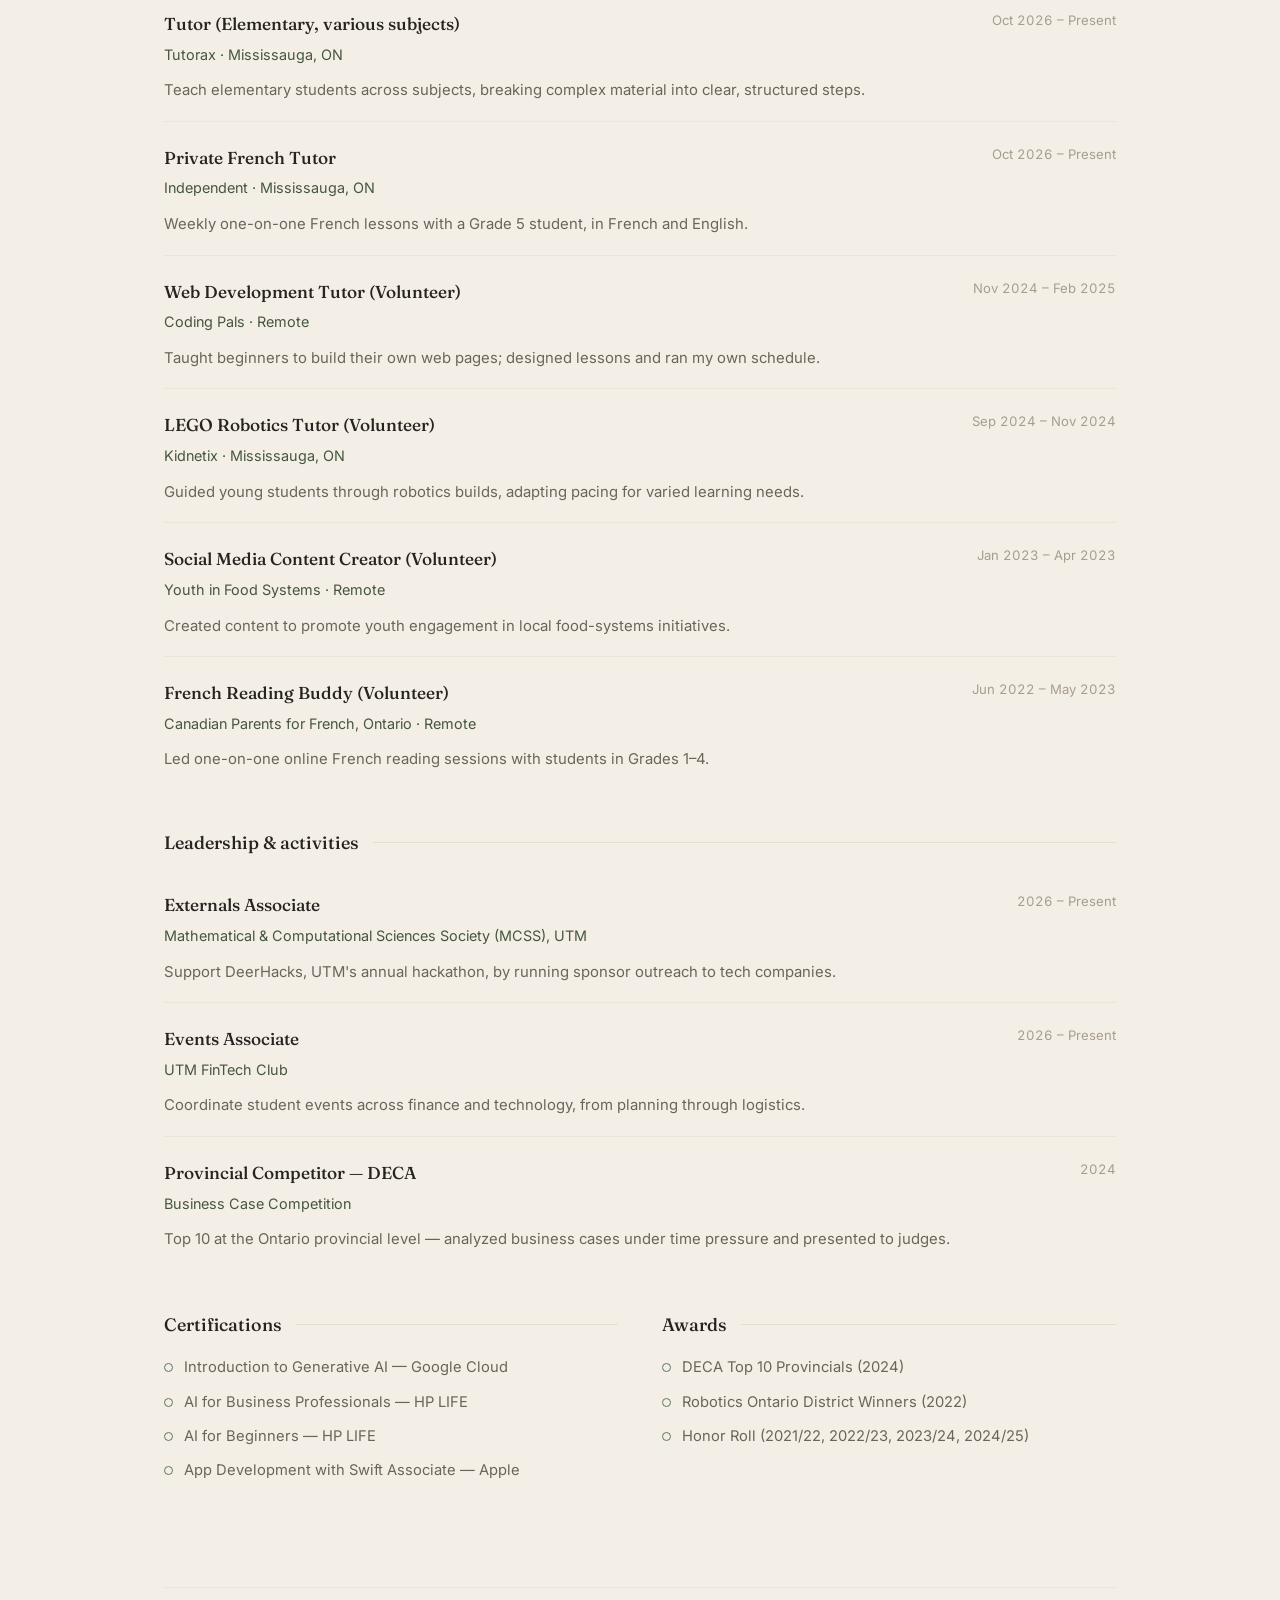
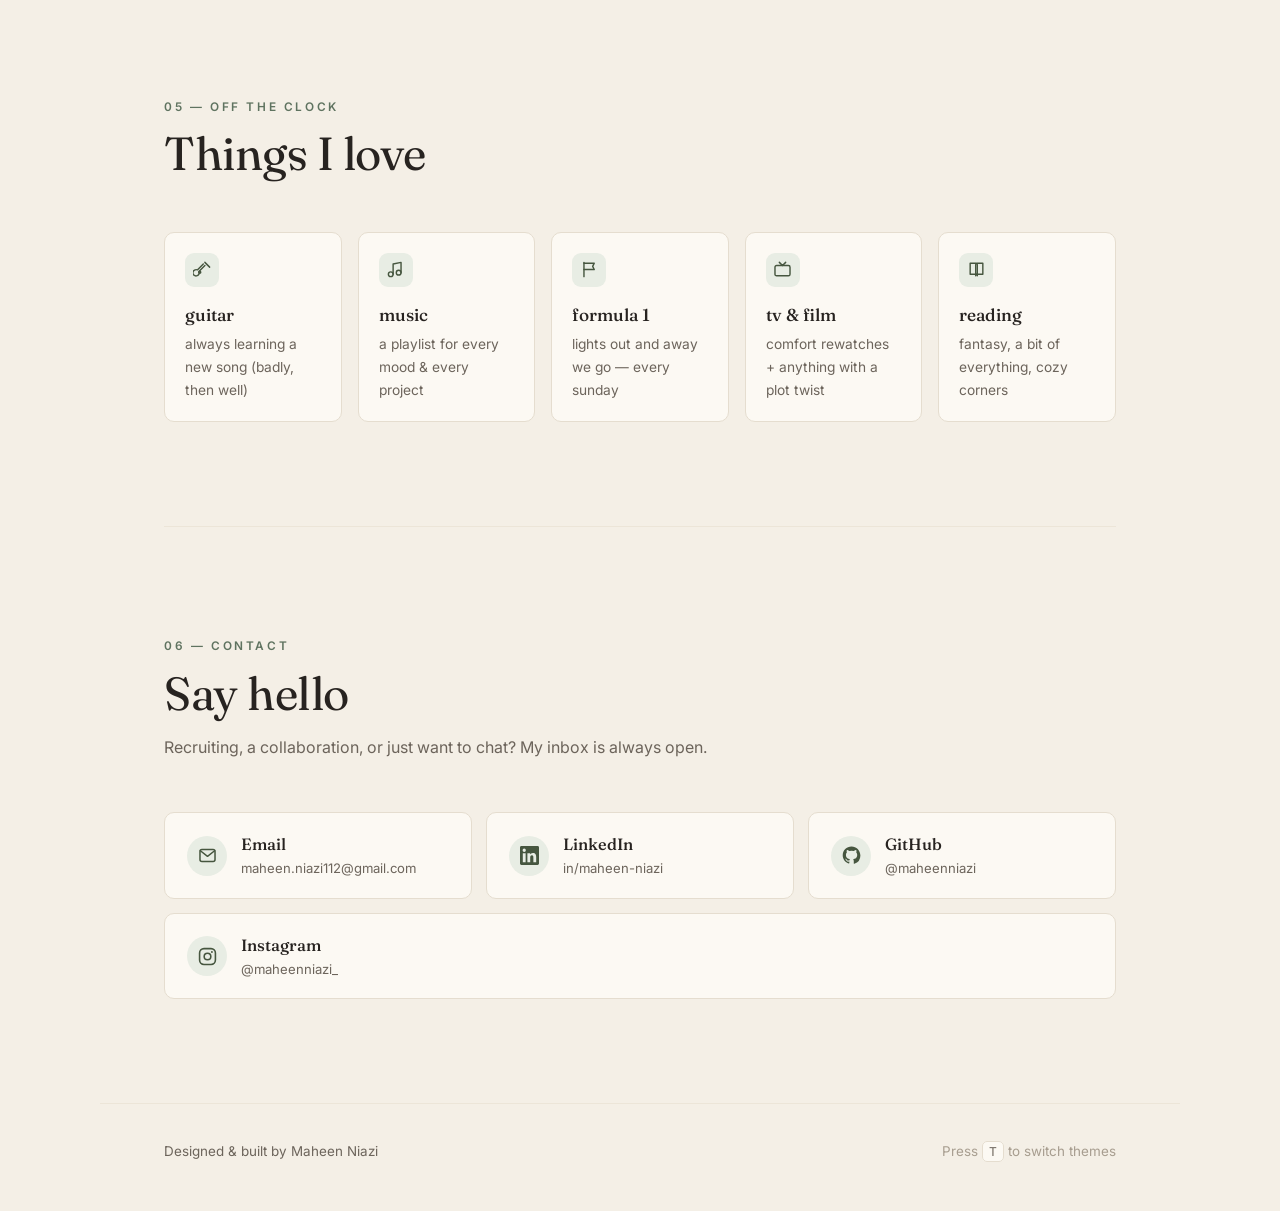
==== commit f3e584af: "Redesign: warm-minimal portfolio Full visual rework from the Spider-Man/Valentine's scrapbook to a c" ====
--- a/index.html
+++ b/index.html
@@ -4,182 +4,142 @@
   <meta charset="UTF-8" />
   <meta name="viewport" content="width=device-width, initial-scale=1.0" />
   <title>Maheen Niazi</title>
-  <meta name="description" content="Maheen Niazi — CS & Applied Math @ UofT. A cool lil tech girl who builds games, AI tools and things that run offline." />
+  <meta name="description" content="Maheen Niazi — CS & Applied Math @ UofT. I build low-latency systems, quant tooling, AI apps and games." />
   <meta name="author" content="Maheen Niazi" />
   <meta property="og:title" content="Maheen Niazi" />
-  <meta property="og:description" content="CS & Applied Math @ UofT — I build games, AI tools & things from scratch. Come say hi." />
+  <meta property="og:description" content="CS & Applied Math @ UofT — low-latency systems, quant tooling, AI apps and games." />
   <meta property="og:type" content="website" />
 
   <link rel="preconnect" href="https://fonts.googleapis.com" />
   <link rel="preconnect" href="https://fonts.gstatic.com" crossorigin />
-  <link href="https://fonts.googleapis.com/css2?family=Pinyon+Script&family=Playfair+Display:ital,wght@0,500;0,700;1,500;1,700&family=Cormorant+Garamond:ital,wght@0,500;1,500;1,600&family=Caveat:wght@500;700&family=Special+Elite&family=Poppins:wght@300;400;500;600&display=swap" rel="stylesheet" />
+  <link href="https://fonts.googleapis.com/css2?family=Fraunces:ital,opsz,wght@0,9..144,400;0,9..144,500;0,9..144,600;1,9..144,400&family=Inter:wght@400;500;600&display=swap" rel="stylesheet" />
   <link rel="stylesheet" href="styles.css" />
-  <link rel="icon" href="assets/stickers/spidey-badge.webp" />
+  <link rel="icon" href="data:image/svg+xml,<svg xmlns='http://www.w3.org/2000/svg' viewBox='0 0 100 100'><rect width='100' height='100' rx='22' fill='%23f4efe6'/><text x='50' y='71' font-size='62' font-family='Georgia,serif' fill='%235f7360' text-anchor='middle'>M</text></svg>" />
 </head>
 <body>
-  <div id="loader" class="loader" aria-hidden="true"><img src="assets/stickers/spidey-badge.webp" alt="" /><span>unpacking the scrapbook&hellip;</span></div>
+  <a class="skip-link" href="#work">Skip to work</a>
+  <div class="progress" id="progress" aria-hidden="true"></div>
 
-  <canvas id="web-canvas" aria-hidden="true"></canvas>
-  <div id="cursor-web" aria-hidden="true"></div>
-  <canvas id="cursor-trail" aria-hidden="true"></canvas>
-  <div class="scroll-bar" id="scroll-bar" aria-hidden="true"></div>
-
-  <!-- ============================================================
-       HERO — a 3D desk with an envelope you open
-       ============================================================ -->
-  <header id="hero" class="hero">
-    <img class="hero-lace hero-lace-l" src="assets/stickers/lace-red.webp" alt="" aria-hidden="true" />
-    <img class="hero-lace hero-lace-r" src="assets/stickers/lace-white.webp" alt="" aria-hidden="true" />
-    <div class="hero-stripes" aria-hidden="true"></div>
-
-    <div class="stage" id="stage">
-      <div class="scene" id="scene">
-        <!-- floating stickers (depth = translateZ in px) -->
-        <div class="float-layer" id="hero-stickers" aria-hidden="true"></div>
-
-        <!-- the envelope -->
-        <div class="envelope-wrap" data-depth="40">
-          <button class="envelope" id="envelope" aria-label="Open Maheen's portfolio">
-            <span class="env-back"></span>
-            <span class="env-letter">
-              <span class="letter-eyebrow">hi, i'm</span>
-              <span class="letter-name">Maheen <em>Niazi</em></span>
-              <span class="letter-role" id="typer" aria-live="polite"></span>
-              <span class="letter-cta">come on in &darr;</span>
-            </span>
-            <span class="env-front">
-              <span class="env-script">Portfolio</span>
-              <span class="env-sub">maheen's</span>
-            </span>
-            <span class="env-flap"><img class="env-seal" src="assets/stickers/wax-heart.webp" alt="" /></span>
-          </button>
-          <p class="env-hint" id="env-hint">tap the envelope to open</p>
-        </div>
-      </div>
+  <!-- ============================ NAV ============================ -->
+  <header class="nav" id="nav">
+    <div class="nav-inner">
+      <a href="#top" class="nav-name">Maheen&nbsp;Niazi</a>
+      <nav class="nav-links" aria-label="Sections">
+        <a href="#about">About</a>
+        <a href="#work">Work</a>
+        <a href="#skills">Skills</a>
+        <a href="#experience">Experience</a>
+        <a href="#contact">Contact</a>
+      </nav>
+      <button id="theme-toggle" class="theme-toggle" aria-label="Toggle light / dark mode" title="Toggle theme (T)">
+        <span class="theme-icon" aria-hidden="true"></span>
+      </button>
     </div>
-
-    <a href="#about" class="scroll-cue" aria-label="Scroll to about"><span></span></a>
   </header>
 
-  <!-- ============================================================
-       NAV — 3D folder tabs
-       ============================================================ -->
-  <nav class="tabs" id="tabs" aria-label="Sections">
-    <a class="tab" href="#about"      data-tab="about">about me</a>
-    <a class="tab" href="#work"       data-tab="work">projects</a>
-    <a class="tab" href="#skills"     data-tab="skills">skills</a>
-    <a class="tab" href="#experience" data-tab="experience">experience</a>
-    <a class="tab" href="#interests"  data-tab="interests">interests</a>
-    <a class="tab" href="#contact"    data-tab="contact">contact</a>
-    <button id="theme-toggle" class="theme-toggle" aria-label="Toggle light / dark mode" title="Toggle theme (T)"><span class="theme-icon" aria-hidden="true"></span></button>
-  </nav>
+  <main id="top">
+    <!-- ============================ HERO ============================ -->
+    <section class="hero reveal" aria-label="Intro">
+      <p class="hero-eyebrow">Hi, I'm</p>
+      <h1 class="hero-name">Maheen Niazi</h1>
+      <p class="hero-tagline" id="hero-tagline"></p>
+      <p class="hero-sub">
+        <span>Computer Science &amp; Applied Math</span>
+        <span class="dot">·</span>
+        <span>University of Toronto</span>
+        <span class="dot">·</span>
+        <span>Mississauga, ON</span>
+      </p>
+      <div class="hero-actions" id="hero-actions"></div>
+    </section>
 
-  <main>
-    <!-- ABOUT -->
-    <section id="about" class="spread">
-      <div class="page" data-tilt>
-        <div class="page-stickers" data-stickers="about" aria-hidden="true"></div>
-        <div class="page-head">
-          <span class="eyebrow">01 &mdash; a little</span>
-          <h2 class="script-title">about me</h2>
-        </div>
-        <div class="about-grid">
-          <div class="about-photo">
-            <img class="about-clip" src="assets/stickers/lace-frame.webp" alt="" aria-hidden="true" />
-            <div class="polaroid" data-slot="about"><span class="slot-hint">your photo here</span></div>
-          </div>
-          <div class="about-text">
-            <div id="about-text"></div>
-            <div class="ticket" id="education-card"></div>
-          </div>
+    <!-- ============================ ABOUT ============================ -->
+    <section id="about" class="section reveal">
+      <div class="section-head">
+        <span class="eyebrow">01 — About</span>
+        <h2 class="section-title">A little about me</h2>
+      </div>
+      <div class="about-grid">
+        <figure class="about-photo">
+          <div class="photo-frame" data-slot="about"><span class="slot-hint">add a photo</span></div>
+        </figure>
+        <div class="about-body">
+          <div id="about-text" class="about-text"></div>
+          <div class="edu-card" id="education-card"></div>
         </div>
       </div>
     </section>
 
-    <!-- WORK -->
-    <section id="work" class="spread">
-      <div class="page page-dark" data-tilt>
-        <div class="page-stickers" data-stickers="work" aria-hidden="true"></div>
-        <div class="page-head">
-          <span class="eyebrow">02 &mdash; some of my</span>
-          <h2 class="script-title">featured projects</h2>
-          <p class="page-sub">Stuff I designed &amp; built &mdash; mostly from scratch, often offline-first, always a little ambitious. <b>Open a file</b> to peek inside.</p>
-        </div>
-        <div class="files" id="projects-grid"></div>
+    <!-- ============================ WORK ============================ -->
+    <section id="work" class="section reveal">
+      <div class="section-head">
+        <span class="eyebrow">02 — Work</span>
+        <h2 class="section-title">Selected projects</h2>
+        <p class="section-sub">Things I've designed and built — mostly from scratch, from low-latency C++ to offline-first AI. Open a card for the details.</p>
       </div>
+      <div class="projects" id="projects-grid"></div>
     </section>
 
-    <!-- SKILLS -->
-    <section id="skills" class="spread">
-      <div class="page" data-tilt>
-        <div class="page-stickers" data-stickers="skills" aria-hidden="true"></div>
-        <div class="page-head">
-          <span class="eyebrow">03 &mdash; my</span>
-          <h2 class="script-title">toolkit</h2>
-          <p class="page-sub">Drag the globe to spin it.</p>
+    <!-- ============================ SKILLS ============================ -->
+    <section id="skills" class="section reveal">
+      <div class="section-head">
+        <span class="eyebrow">03 — Skills</span>
+        <h2 class="section-title">Tools I reach for</h2>
+      </div>
+      <div class="skills" id="skills-wrap"></div>
+    </section>
+
+    <!-- ============================ EXPERIENCE ============================ -->
+    <section id="experience" class="section reveal">
+      <div class="section-head">
+        <span class="eyebrow">04 — Experience</span>
+        <h2 class="section-title">Where I've worked &amp; grown</h2>
+      </div>
+
+      <h3 class="sub-head">Experience</h3>
+      <div class="timeline" id="experience-list"></div>
+
+      <h3 class="sub-head">Teaching &amp; mentorship</h3>
+      <div class="timeline" id="teaching-list"></div>
+
+      <h3 class="sub-head">Leadership &amp; activities</h3>
+      <div class="timeline" id="leadership-list"></div>
+
+      <div class="creds">
+        <div class="cred-col">
+          <h3 class="sub-head">Certifications</h3>
+          <ul id="certs-list" class="cred-list"></ul>
         </div>
-        <div class="skills-grid">
-          <div class="sphere-wrap">
-            <div class="sphere" id="sphere" aria-hidden="true"></div>
-          </div>
-          <div class="skills-list" id="skills-wrap"></div>
+        <div class="cred-col">
+          <h3 class="sub-head">Awards</h3>
+          <ul id="awards-list" class="cred-list"></ul>
         </div>
       </div>
     </section>
 
-    <!-- EXPERIENCE -->
-    <section id="experience" class="spread">
-      <div class="page" data-tilt>
-        <div class="page-stickers" data-stickers="experience" aria-hidden="true"></div>
-        <div class="page-head">
-          <span class="eyebrow">04 &mdash; where i've</span>
-          <h2 class="script-title">worked &amp; grown</h2>
-        </div>
-        <h3 class="sub-head">experience</h3>
-        <div class="cards" id="experience-timeline"></div>
-        <h3 class="sub-head">teaching &amp; mentorship</h3>
-        <div class="cards cards-sm" id="teaching-timeline"></div>
-        <h3 class="sub-head">leadership &amp; activities</h3>
-        <div class="cards cards-sm" id="leadership-timeline"></div>
-        <h3 class="sub-head">certifications &amp; awards</h3>
-        <div class="stamps">
-          <div class="stamp-col"><h4>certifications</h4><ul id="certs-list"></ul></div>
-          <div class="stamp-col"><h4>awards</h4><ul id="awards-list"></ul></div>
-        </div>
+    <!-- ============================ INTERESTS ============================ -->
+    <section id="interests" class="section reveal">
+      <div class="section-head">
+        <span class="eyebrow">05 — Off the clock</span>
+        <h2 class="section-title">Things I love</h2>
       </div>
+      <div class="interests" id="interests-grid"></div>
     </section>
 
-    <!-- INTERESTS -->
-    <section id="interests" class="spread">
-      <div class="page page-pink" data-tilt>
-        <div class="page-stickers" data-stickers="interests" aria-hidden="true"></div>
-        <div class="page-head">
-          <span class="eyebrow">05 &mdash; off the clock</span>
-          <h2 class="script-title">things i love</h2>
-          <p class="page-sub">Hover (or tap) a polaroid to flip it.</p>
-        </div>
-        <div class="polaroids" id="interests-grid"></div>
+    <!-- ============================ CONTACT ============================ -->
+    <section id="contact" class="section reveal">
+      <div class="section-head">
+        <span class="eyebrow">06 — Contact</span>
+        <h2 class="section-title">Say hello</h2>
+        <p class="section-sub">Recruiting, a collaboration, or just want to chat? My inbox is always open.</p>
       </div>
-    </section>
-
-    <!-- CONTACT -->
-    <section id="contact" class="spread">
-      <div class="page page-dark" data-tilt>
-        <div class="page-stickers" data-stickers="contact" aria-hidden="true"></div>
-        <div class="page-head">
-          <span class="eyebrow">06 &mdash; come</span>
-          <h2 class="script-title">say hi</h2>
-          <p class="page-sub">Recruiting, collab, or just wanna chat? My inbox is always open.</p>
-        </div>
-        <div class="contact-links" id="contact-links"></div>
-      </div>
+      <div class="contact" id="contact-links"></div>
     </section>
   </main>
 
-  <footer class="foot">
-    <div class="foot-lace" aria-hidden="true"></div>
-    <p>designed &amp; coded by Maheen Niazi &mdash; made with <span class="heart">&hearts;</span> &amp; a little web-slinging</p>
-    <p class="foot-hint">psst &mdash; press <kbd>T</kbd> for the lights</p>
+  <footer class="footer">
+    <p>Designed &amp; built by Maheen Niazi</p>
+    <p class="footer-hint">Press <kbd>T</kbd> to switch themes</p>
   </footer>
 
   <script src="data.js"></script>
--- a/styles.css
+++ b/styles.css
@@ -1,578 +1,357 @@
 /* ============================================================
    Maheen Niazi — Portfolio
-   3D scrapbook · envelope hero · pages that tilt in on scroll
-   dusty pink + burgundy + cream + chocolate · light & dark
+   Warm minimal · cream + soft neutrals · one muted sage accent
+   Fraunces (display) + Inter (text) · light & dark
    ============================================================ */
 
 :root {
-  --cream: #f6eee3;
-  --paper: #fbf6ee;
-  --blush: #ecc9cd;
-  --pink: #dba3ad;
-  --rose: #b85c6e;
-  --maroon: #6e1f2c;
-  --wine: #4a1420;
-  --choc: #2b1a17;
-  --choc-2: #3a2420;
-  --gold: #c2a061;
-  --ink: #2e2220;
-  --ink-soft: #6d5852;
-
+  --serif: "Fraunces", Georgia, "Times New Roman", serif;
+  --sans: "Inter", system-ui, -apple-system, sans-serif;
+
+  --maxw: 1080px;
+  --gutter: clamp(20px, 5vw, 64px);
+  --radius: 16px;
+  --radius-sm: 10px;
   --ease: cubic-bezier(0.22, 1, 0.36, 1);
-  --spring: cubic-bezier(0.34, 1.56, 0.64, 1);
-  --maxw: 1120px;
-
-  --script: "Pinyon Script", cursive;
-  --serif: "Playfair Display", Georgia, serif;
-  --fancy: "Cormorant Garamond", Georgia, serif;
-  --hand: "Caveat", cursive;
-  --type: "Special Elite", "Courier New", monospace;
-  --sans: "Poppins", system-ui, sans-serif;
 }
 
 :root, [data-theme="light"] {
-  --bg: var(--cream);
-  --page: var(--paper);
-  --page-dark: #3b2321;
-  --page-pink: #efd3d6;
-  --text: var(--ink);
-  --text-dim: var(--ink-soft);
-  --line: #e2d2c2;
-  --accent: var(--maroon);
-  --web: rgba(110, 31, 44, 0.18);
-  --shadow: rgba(74, 20, 32, 0.18);
-  --tex-blend: multiply;
-}
+  --bg: #f4efe6;
+  --surface: #fcf9f3;
+  --surface-2: #f7f2e8;
+  --text: #272320;
+  --muted: #6c645b;
+  --faint: #a79d8f;
+  --line: #e5ddcf;
+  --line-soft: #ece5d8;
+  --accent: #5f7360;
+  --accent-ink: #46563f;
+  --accent-soft: #e8ede4;
+  --shadow: rgba(63, 52, 34, 0.09);
+  --shadow-strong: rgba(63, 52, 34, 0.14);
+}
+
 [data-theme="dark"] {
-  --bg: #1f1513;
-  --page: #2c1f1c;
-  --page-dark: #170f0e;
-  --page-pink: #3a2226;
-  --text: #f3e7dc;
-  --text-dim: #c7b0a5;
-  --line: #4a3530;
-  --accent: #e39aa6;
-  --web: rgba(236, 201, 205, 0.18);
-  --shadow: rgba(0, 0, 0, 0.5);
-  --tex-blend: soft-light;
+  --bg: #1b1916;
+  --surface: #242120;
+  --surface-2: #2a2724;
+  --text: #ece6dc;
+  --muted: #a79e92;
+  --faint: #756d61;
+  --line: #37322c;
+  --line-soft: #312c27;
+  --accent: #a0b795;
+  --accent-ink: #b9cdb0;
+  --accent-soft: #2a302a;
+  --shadow: rgba(0, 0, 0, 0.35);
+  --shadow-strong: rgba(0, 0, 0, 0.5);
 }
 
 * { box-sizing: border-box; margin: 0; padding: 0; }
-html { scroll-behavior: smooth; overflow-x: hidden; overflow-x: clip; }
+html { scroll-behavior: smooth; }
 @media (prefers-reduced-motion: reduce) { html { scroll-behavior: auto; } }
 
 body {
   font-family: var(--sans);
   background: var(--bg);
   color: var(--text);
-  line-height: 1.7;
-  overflow-x: hidden;
-  transition: background 0.5s var(--ease), color 0.5s var(--ease);
-}
-body::before { /* paper grain over everything */
-  content: ""; position: fixed; inset: 0; z-index: 0; pointer-events: none;
-  background: url("assets/paper.jpg") center / 600px repeat; opacity: 0.55; mix-blend-mode: var(--tex-blend);
-}
-@media (hover: hover) and (pointer: fine) { body, body a, body button { cursor: none; } }
+  line-height: 1.65;
+  -webkit-font-smoothing: antialiased;
+  text-rendering: optimizeLegibility;
+  transition: background 0.4s var(--ease), color 0.4s var(--ease);
+}
+
 a { color: inherit; text-decoration: none; }
-button { font: inherit; color: inherit; background: none; border: 0; padding: 0; }
 img { display: block; max-width: 100%; }
-:focus-visible { outline: 2px dashed var(--accent); outline-offset: 4px; }
-
-#web-canvas { position: fixed; inset: 0; z-index: 0; pointer-events: none; opacity: 0.5; }
-
-/* ---------- loader ---------- */
-.loader {
-  position: fixed; inset: 0; z-index: 10000; display: grid; place-content: center; justify-items: center; gap: 14px;
-  background: var(--choc); color: var(--blush); font-family: var(--type); letter-spacing: 0.08em; font-size: 0.85rem;
-  transition: opacity 0.7s var(--ease), visibility 0.7s;
-}
-.loader img { width: 72px; animation: spin3d 1.6s linear infinite; }
-body.loaded .loader { opacity: 0; visibility: hidden; }
-
-/* ---------- cursor ---------- */
-#cursor-web {
-  position: fixed; top: 0; left: 0; width: 30px; height: 30px;
-  margin: -15px 0 0 -15px; z-index: 9999; pointer-events: none;
-  transition: transform 0.12s var(--ease);
-  background: no-repeat center/contain;
-  background-image: url("data:image/svg+xml,%3Csvg xmlns='http://www.w3.org/2000/svg' viewBox='0 0 32 32'%3E%3Cg fill='none' stroke='%23b85c6e' stroke-width='1.4'%3E%3Cline x1='16' y1='2' x2='16' y2='30'/%3E%3Cline x1='2' y1='16' x2='30' y2='16'/%3E%3Cline x1='6' y1='6' x2='26' y2='26'/%3E%3Cline x1='26' y1='6' x2='6' y2='26'/%3E%3Ccircle cx='16' cy='16' r='5'/%3E%3Ccircle cx='16' cy='16' r='10'/%3E%3C/g%3E%3Ccircle cx='16' cy='16' r='2' fill='%236e1f2c'/%3E%3C/svg%3E");
-}
-#cursor-web.tap { transform: scale(0.7) rotate(45deg); }
-#cursor-web.hot { transform: scale(1.4); }
-#cursor-trail { position: fixed; inset: 0; z-index: 9998; pointer-events: none; }
-@media (hover: none), (pointer: coarse) { #cursor-web, #cursor-trail { display: none; } }
-
-.scroll-bar {
-  position: fixed; top: 0; left: 0; right: 0; height: 3px; z-index: 60;
-  background: linear-gradient(90deg, var(--pink), var(--maroon)); transform-origin: left; transform: scaleX(0);
-}
-
-/* ============================================================
-   STICKERS (shared)
-   ============================================================ */
-.stk {
-  position: absolute; width: var(--w); pointer-events: none;
-  transform: translate(-50%, -50%) translate3d(var(--px, 0px), var(--py, 0px), var(--d)) rotate(var(--r));
-  transform-style: preserve-3d; will-change: transform;
-}
-.stk img { width: 100%; height: auto; filter: drop-shadow(0 10px 14px rgba(30, 10, 10, 0.35)); user-select: none; }
-.web-line {
-  position: absolute; left: 50%; bottom: 92%; width: 1.5px; height: 60vh;
-  background: linear-gradient(transparent, rgba(255, 255, 255, 0.75)); transform-origin: bottom;
-}
-
-/* idle animations */
-.anim-bob { animation: bob 5s ease-in-out infinite; }
-.anim-spin { animation: spin 7s linear infinite; }
-.anim-spin-slow { animation: spin 18s linear infinite; }
-.anim-spin3d { animation: spin3d 4.5s linear infinite; }
-.anim-flap { animation: flap 1.4s ease-in-out infinite; }
-.anim-swing { animation: swing 4.5s ease-in-out infinite; transform-origin: 50% -20%; }
-@keyframes bob { 50% { transform: translateY(-14px) rotate(3deg); } }
-@keyframes spin { to { transform: rotate(360deg); } }
-@keyframes spin3d { to { transform: rotateY(360deg); } }
-@keyframes flap { 50% { transform: rotateY(62deg) translateY(-6px); } }
-@keyframes swing { 0%, 100% { transform: rotate(-7deg); } 50% { transform: rotate(7deg); } }
-
-/* ============================================================
-   HERO
-   ============================================================ */
-.hero {
-  position: relative; height: 100vh; height: 100svh; min-height: 560px; overflow: hidden; z-index: 1;
-  background:
-    radial-gradient(ellipse at 50% 45%, rgba(184, 92, 110, 0.35), transparent 60%),
-    linear-gradient(160deg, var(--wine), var(--choc) 70%);
-  color: var(--cream);
-}
-[data-theme="light"] .hero {
-  background:
-    radial-gradient(ellipse at 50% 45%, rgba(255, 255, 255, 0.5), transparent 60%),
-    linear-gradient(160deg, #e7b9c0, #c98894 80%);
-}
-.hero-stripes {
-  position: absolute; inset: auto 0 9% 0; height: 22px; pointer-events: none; opacity: 0.6;
-  background: linear-gradient(var(--pink) 0 3px, transparent 3px 9px, var(--cream) 9px 11px, transparent 11px 17px, var(--pink) 17px 20px);
-}
-.hero-lace { position: absolute; top: -2%; height: 104%; width: auto; z-index: 0; pointer-events: none; filter: drop-shadow(0 4px 10px rgba(0,0,0,0.35)); }
-.hero-lace-l { left: -3.2vmin; }
-.hero-lace-r { right: -2.6vmin; }
-
-.stage { position: absolute; inset: 0; z-index: 1; perspective: 1100px; perspective-origin: 50% 45%; }
-.scene {
-  position: absolute; inset: 0; transform-style: preserve-3d; will-change: transform;
+button { font: inherit; color: inherit; background: none; border: 0; cursor: pointer; }
+:focus-visible { outline: 2px solid var(--accent); outline-offset: 3px; border-radius: 3px; }
+
+.skip-link {
+  position: fixed; top: -60px; left: 16px; z-index: 200;
+  background: var(--accent); color: #fff; padding: 10px 16px; border-radius: 8px;
+  transition: top 0.2s var(--ease);
+}
+.skip-link:focus { top: 16px; }
+
+.progress {
+  position: fixed; top: 0; left: 0; height: 2px; width: 100%;
+  background: var(--accent); transform: scaleX(0); transform-origin: left;
+  z-index: 120; opacity: 0.8;
+}
+
+/* ============================ NAV ============================ */
+.nav {
+  position: sticky; top: 0; z-index: 100;
+  border-bottom: 1px solid transparent;
+  transition: background 0.3s var(--ease), border-color 0.3s var(--ease), backdrop-filter 0.3s var(--ease);
+}
+.nav.scrolled {
+  background: color-mix(in srgb, var(--bg) 82%, transparent);
+  backdrop-filter: saturate(1.4) blur(10px);
+  -webkit-backdrop-filter: saturate(1.4) blur(10px);
+  border-bottom-color: var(--line);
+}
+.nav-inner {
+  max-width: var(--maxw); margin: 0 auto; padding: 14px var(--gutter);
+  display: flex; align-items: center; gap: 20px;
+}
+.nav-name { font-family: var(--serif); font-weight: 500; font-size: 1.05rem; letter-spacing: 0.01em; }
+.nav-links { margin-left: auto; display: flex; gap: clamp(10px, 2.4vw, 30px); align-items: center; }
+.nav-links a {
+  font-size: 0.86rem; color: var(--muted); letter-spacing: 0.01em; position: relative; padding: 4px 0;
+  transition: color 0.2s var(--ease);
+}
+.nav-links a::after {
+  content: ""; position: absolute; left: 0; right: 0; bottom: -2px; height: 1.5px;
+  background: var(--accent); transform: scaleX(0); transform-origin: left;
+  transition: transform 0.25s var(--ease);
+}
+.nav-links a:hover { color: var(--text); }
+.nav-links a.active { color: var(--text); }
+.nav-links a.active::after { transform: scaleX(1); }
+.theme-toggle {
+  width: 38px; height: 38px; border-radius: 50%; display: grid; place-items: center;
+  border: 1px solid var(--line); color: var(--muted);
+  transition: color 0.2s var(--ease), border-color 0.2s var(--ease), transform 0.4s var(--ease), background 0.2s;
+}
+.theme-toggle:hover { color: var(--text); border-color: var(--accent); background: var(--surface); }
+.theme-icon, .theme-icon svg { display: block; }
+
+/* ============================ LAYOUT ============================ */
+main { max-width: var(--maxw); margin: 0 auto; padding: 0 var(--gutter); }
+.section { padding: clamp(56px, 9vw, 104px) 0; border-top: 1px solid var(--line-soft); }
+.section:first-of-type { border-top: 0; }
+
+.section-head { max-width: 640px; margin-bottom: clamp(32px, 5vw, 52px); }
+.eyebrow {
+  font-size: 0.74rem; letter-spacing: 0.22em; text-transform: uppercase; color: var(--accent);
+  font-weight: 600;
+}
+.section-title {
+  font-family: var(--serif); font-weight: 400; font-size: clamp(1.9rem, 4.6vw, 2.9rem);
+  line-height: 1.12; margin-top: 10px; letter-spacing: -0.01em;
+}
+.section-sub { color: var(--muted); margin-top: 14px; font-size: 1rem; max-width: 60ch; }
+
+.sub-head {
+  font-family: var(--serif); font-weight: 500; font-size: 1.12rem; color: var(--text);
+  margin: 38px 0 16px; display: flex; align-items: center; gap: 14px;
+}
+.sub-head::after { content: ""; flex: 1; height: 1px; background: var(--line); }
+.sub-head:first-of-type { margin-top: 0; }
+
+/* ============================ HERO ============================ */
+.hero { padding: clamp(68px, 13vh, 140px) 0 clamp(50px, 8vw, 92px); }
+.hero-eyebrow {
+  font-size: 0.8rem; letter-spacing: 0.2em; text-transform: uppercase; color: var(--accent);
+  font-weight: 600; margin-bottom: 14px;
+}
+.hero-name {
+  font-family: var(--serif); font-weight: 400; letter-spacing: -0.02em;
+  font-size: clamp(2.9rem, 9vw, 5.4rem); line-height: 1.0;
+}
+.hero-tagline {
+  font-family: var(--serif); font-style: italic; font-weight: 400;
+  font-size: clamp(1.2rem, 3vw, 1.7rem); color: var(--muted); line-height: 1.4;
+  margin-top: 22px; max-width: 24ch; min-height: 1.4em;
+}
+.hero-tagline .swap {
+  color: var(--accent-ink); font-style: italic;
+  transition: opacity 0.4s var(--ease), transform 0.4s var(--ease);
+  display: inline-block;
+}
+.hero-tagline .swap.out { opacity: 0; transform: translateY(-6px); }
+.hero-sub {
+  margin-top: 26px; color: var(--muted); font-size: 0.92rem;
+  display: flex; flex-wrap: wrap; gap: 8px; align-items: center;
+}
+.hero-sub .dot { color: var(--faint); }
+.hero-actions { margin-top: 32px; display: flex; flex-wrap: wrap; gap: 12px; }
+.btn {
+  display: inline-flex; align-items: center; gap: 9px;
+  padding: 11px 18px; border-radius: 999px; font-size: 0.9rem; font-weight: 500;
+  border: 1px solid var(--line); background: var(--surface); color: var(--text);
+  transition: transform 0.25s var(--ease), border-color 0.25s var(--ease), background 0.25s var(--ease), color 0.25s var(--ease);
+}
+.btn svg { width: 17px; height: 17px; }
+.btn:hover { transform: translateY(-2px); border-color: var(--accent); }
+.btn-primary { background: var(--accent); color: #fff; border-color: var(--accent); }
+[data-theme="dark"] .btn-primary { color: #1b1916; }
+.btn-primary:hover { background: var(--accent-ink); border-color: var(--accent-ink); }
+
+/* ============================ ABOUT ============================ */
+.about-grid {
+  display: grid; grid-template-columns: 280px 1fr; gap: clamp(28px, 5vw, 56px); align-items: start;
+}
+.about-photo { position: sticky; top: 92px; }
+.photo-frame {
+  aspect-ratio: 3 / 4; border-radius: var(--radius); overflow: hidden;
+  background: var(--surface-2); border: 1px solid var(--line);
+  box-shadow: 0 16px 36px -18px var(--shadow-strong);
   display: grid; place-items: center;
 }
-.float-layer { position: absolute; inset: 0; transform-style: preserve-3d; }
-
-.envelope-wrap { position: relative; transform: translateZ(40px); transform-style: preserve-3d; text-align: center; }
-.envelope {
-  --ew: min(540px, 84vw);
-  position: relative; display: block; width: var(--ew); aspect-ratio: 1.55;
-  perspective: 900px; animation: envIn 1.4s var(--ease) backwards 0.3s;
-  filter: drop-shadow(0 30px 40px rgba(30, 8, 12, 0.45));
-  transition: transform 0.6s var(--spring);
-}
-.envelope:hover { transform: translateY(-6px) rotate(-1deg); }
-@keyframes envIn { from { opacity: 0; transform: translateY(80px) rotateX(50deg) scale(0.8); } }
-
-.env-back, .env-front, .env-flap, .env-letter { position: absolute; inset: 0; border-radius: 6px; }
-.env-back {
-  z-index: 0;
-  background: radial-gradient(var(--maroon) 18%, transparent 20%) 0 0 / 18px 18px, #e9c3c8;
-}
-.env-letter {
-  z-index: 2; inset: 6% 6% 4%; border-radius: 4px; padding: 6% 7%;
-  background: var(--paper) url("assets/paper.jpg") center / cover;
-  color: var(--ink); display: flex; flex-direction: column; justify-content: center; align-items: center; gap: 2px;
-  box-shadow: 0 4px 16px rgba(0, 0, 0, 0.2);
-  transition: transform 1s var(--ease) 0.45s;
-}
-.letter-eyebrow { font-family: var(--type); font-size: clamp(0.7rem, 1.6vw, 0.85rem); letter-spacing: 0.25em; color: var(--rose); text-transform: uppercase; }
-.letter-name { font-family: var(--serif); font-size: clamp(1.8rem, 6vw, 3.2rem); line-height: 1.05; color: var(--maroon); letter-spacing: 0.02em; }
-.letter-name em { font-family: var(--script); font-style: normal; font-weight: 400; color: var(--rose); font-size: 1.15em; }
-.letter-role { font-family: var(--type); font-size: clamp(0.72rem, 1.8vw, 0.9rem); min-height: 1.6em; color: var(--ink-soft); }
-.letter-role::after { content: "|"; animation: blink 1s steps(1) infinite; margin-left: 1px; color: var(--rose); }
-@keyframes blink { 50% { opacity: 0; } }
-.letter-cta { margin-top: 6px; font-family: var(--hand); font-size: clamp(1rem, 2.4vw, 1.3rem); color: var(--maroon); }
-
-.env-front {
-  z-index: 3; border-radius: 6px;
-  background: linear-gradient(170deg, #f1d2d6, #e2adb5);
-  clip-path: polygon(0 0, 50% 52%, 100% 0, 100% 100%, 0 100%);
-  display: flex; flex-direction: column; justify-content: flex-end; align-items: center; padding-bottom: 6%;
-  color: var(--maroon);
-}
-.env-front::before { /* folded edge shading */
-  content: ""; position: absolute; inset: 0;
-  background: linear-gradient(to top right, transparent 49.6%, rgba(110,31,44,0.12) 50%, transparent 51%),
-              linear-gradient(to top left, transparent 49.6%, rgba(110,31,44,0.12) 50%, transparent 51%);
-}
-.env-script {
-  font-family: var(--script); font-size: clamp(3.2rem, 13vw, 6.8rem); line-height: 0.95; margin-top: 2%;
-  background: linear-gradient(100deg, #7a2232 20%, #c27a86 45%, #7a2232 70%) 0 0 / 200% 100%;
-  -webkit-background-clip: text; background-clip: text; color: transparent; order: 1;
-  animation: foil 5s linear infinite;
-  /* the swashes overhang the glyph box; pad so the clipped gradient covers them */
-  padding: 0.12em 0.5em 0.28em; margin: -0.12em -0.5em -0.28em;
-}
-@keyframes foil { to { background-position: -200% 0; } }
-.env-sub { order: 0; align-self: flex-start; margin: 0 0 -0.35em 13%; font-family: var(--hand); font-size: clamp(1rem, 2.6vw, 1.4rem); transform: rotate(-8deg); }
-
-.env-flap {
-  z-index: 4; height: 62%;
-  background: linear-gradient(180deg, #e6b3ba, #d999a3);
-  clip-path: polygon(0 0, 100% 0, 50% 100%);
-  transform-origin: top center; transform: rotateX(0deg);
-  transition: transform 0.8s var(--ease), z-index 0s linear 0.4s;
-}
-.env-seal { position: absolute; left: 50%; top: 100%; width: 17%; transform: translate(-50%, -78%); filter: drop-shadow(0 4px 6px rgba(0,0,0,0.35)); }
-.envelope.open .env-flap { transform: rotateX(180deg); z-index: 1; }
-.envelope.open .env-letter { transform: translateY(-46%); }
-.envelope:not(.open) .env-flap { animation: wiggle 2.4s ease-in-out infinite 1.8s; }
-@keyframes wiggle { 0%, 80%, 100% { transform: rotateX(0); } 88% { transform: rotateX(-22deg); } }
-
-.env-hint { margin-top: 28px; font-family: var(--hand); font-size: 1.35rem; color: var(--cream); opacity: 0.9; animation: bob 3s ease-in-out infinite; }
-[data-theme="light"] .env-hint { color: var(--wine); }
-
-.scroll-cue {
-  position: absolute; bottom: 22px; left: 50%; transform: translateX(-50%); z-index: 5;
-  width: 26px; height: 42px; border: 2px solid currentColor; border-radius: 14px; opacity: 0.75;
-}
-[data-theme="light"] .scroll-cue { color: var(--wine); }
-.scroll-cue span { position: absolute; left: 50%; top: 8px; width: 4px; height: 8px; margin-left: -2px; border-radius: 2px; background: currentColor; animation: cue 1.8s ease-in-out infinite; }
-@keyframes cue { 60% { transform: translateY(14px); opacity: 0; } }
-
-/* ============================================================
-   NAV — folder tabs
-   ============================================================ */
-.tabs {
-  position: fixed; top: 10px; left: 50%; z-index: 50;
-  display: flex; align-items: flex-end; gap: 4px; padding: 0 6px;
-  transform: translate(-50%, -140%); transition: transform 0.6s var(--ease);
-  perspective: 600px; max-width: calc(100vw - 16px);
-}
-.tabs.shown { transform: translate(-50%, 0); }
-.tab {
-  font-family: var(--type); font-size: 0.78rem; letter-spacing: 0.04em; white-space: nowrap;
-  padding: 9px 14px 7px; border-radius: 10px 10px 3px 3px; color: var(--ink);
-  background: var(--tc); box-shadow: 0 6px 14px var(--shadow);
-  transform-origin: bottom; transform: rotateX(18deg);
-  transition: transform 0.4s var(--spring), background 0.3s;
-}
-.tab:nth-of-type(1) { --tc: #ecc9cd; } .tab:nth-of-type(2) { --tc: #dba3ad; }
-.tab:nth-of-type(3) { --tc: #e9d2b4; } .tab:nth-of-type(4) { --tc: #d2c3ae; }
-.tab:nth-of-type(5) { --tc: #e4bccb; } .tab:nth-of-type(6) { --tc: #cfa9b2; }
-.tab:hover { transform: rotateX(0) translateY(-4px); }
-.tab.active { transform: rotateX(0) translateY(-6px) scale(1.06); background: var(--maroon); color: var(--cream); }
-.theme-toggle {
-  width: 36px; height: 36px; margin-left: 6px; border-radius: 50%; display: grid; place-items: center;
-  background: var(--choc); color: var(--blush); box-shadow: 0 6px 14px var(--shadow);
-  transition: transform 0.5s var(--spring);
-}
-.theme-icon, .theme-icon svg { display: block; }
-.theme-toggle:hover { transform: rotate(25deg) scale(1.1); }
-
-/* ============================================================
-   PAGES — each section is a scrapbook page that tilts in
-   ============================================================ */
-main { position: relative; z-index: 1; padding: 90px 0 40px; }
-.spread {
-  position: relative; padding: 70px 22px; perspective: 1400px; perspective-origin: 50% 0%;
-  scroll-margin-top: 30px; overflow-x: clip; /* stickers may hang off the page, never off the screen */
-}
-.page {
-  --p: 1;
-  position: relative; max-width: var(--maxw); margin: 0 auto; padding: 64px clamp(22px, 5vw, 64px) 70px;
-  background: var(--page); border-radius: 6px;
-  box-shadow: 0 1px 0 var(--line), 0 30px 60px -20px var(--shadow), 0 10px 20px -10px var(--shadow);
-  transform-style: preserve-3d; transform-origin: 50% 0%;
-  transform: translateY(calc(var(--p) * 90px)) translateZ(calc(var(--p) * -160px)) rotateX(calc(var(--p) * 22deg)) rotateZ(calc(var(--p) * -1.5deg));
-  /* no opacity here: it would flatten the 3D stickers */
-}
-.page::before { /* paper texture */
-  content: ""; position: absolute; inset: 0; border-radius: inherit; pointer-events: none;
-  background: url("assets/paper.jpg") center / 520px; opacity: 0.6; mix-blend-mode: var(--tex-blend);
-}
-.page::after { /* washi tape */
-  content: ""; position: absolute; top: -14px; left: 12%; width: 120px; height: 30px; transform: rotate(-6deg) translateZ(4px);
-  background: repeating-linear-gradient(45deg, rgba(219, 163, 173, 0.75) 0 8px, rgba(246, 238, 227, 0.75) 8px 16px);
-  box-shadow: 0 2px 4px rgba(0,0,0,0.08);
-}
-.page-dark { background: var(--page-dark); color: #f3e7dc; --text-dim: #cdb6ab; }
-.page-dark::before { mix-blend-mode: soft-light; opacity: 0.35; }
-.page-pink { background: var(--page-pink); }
-.page-stickers { position: absolute; inset: 0; transform-style: preserve-3d; pointer-events: none; z-index: 3; }
-.page > *:not(.page-stickers) { position: relative; z-index: 2; }
-
-.page-head { text-align: center; margin-bottom: 44px; }
-.eyebrow { font-family: var(--type); font-size: 0.8rem; letter-spacing: 0.2em; text-transform: uppercase; color: var(--rose); }
-.page-dark .eyebrow { color: var(--pink); }
-.script-title {
-  font-family: var(--script); font-weight: 400; font-size: clamp(3.2rem, 9vw, 6rem); line-height: 1.1;
-  color: var(--accent); margin-top: 4px; transform: translateZ(30px);
-}
-.page-dark .script-title { color: var(--blush); }
-.page-sub { max-width: 560px; margin: 8px auto 0; color: var(--text-dim); font-size: 0.95rem; }
-.sub-head { font-family: var(--fancy); font-style: italic; font-weight: 600; font-size: 1.7rem; color: var(--accent); margin: 44px 0 18px; display: flex; align-items: center; gap: 14px; }
-.sub-head::after { content: ""; flex: 1; height: 1px; background: repeating-linear-gradient(90deg, var(--line) 0 6px, transparent 6px 10px); }
-.sub-head:first-of-type { margin-top: 0; }
-
-/* ---------- ABOUT ---------- */
-.about-grid { display: grid; grid-template-columns: minmax(240px, 0.85fr) 1.3fr; gap: clamp(28px, 5vw, 64px); align-items: start; }
-.about-photo { position: relative; transform-style: preserve-3d; padding: 9% 9% 14%; }
-.about-clip { position: absolute; inset: 0; width: 100%; height: 100%; object-fit: fill; filter: drop-shadow(0 16px 24px var(--shadow)); }
-.polaroid {
-  position: relative; aspect-ratio: 4 / 5; margin-top: 12%; background: #e9dfd2; border-radius: 3px; overflow: hidden;
-  display: grid; place-items: center; transform: translateZ(26px) rotate(-2deg);
-  box-shadow: inset 0 0 0 8px #fffaf3, 0 8px 18px rgba(0,0,0,0.15);
-}
-.polaroid img { width: 100%; height: 100%; object-fit: cover; }
-.slot-hint { font-family: var(--hand); font-size: 1.3rem; color: #9a8478; }
-.about-text p { margin-bottom: 1.1em; font-size: 1.02rem; }
-.about-text p:first-child::first-letter { font-family: var(--script); font-size: 4.2em; float: left; line-height: 0.8; margin: 0.08em 0.1em 0 0; color: var(--rose); }
-
-.ticket {
-  position: relative; margin-top: 26px; padding: 20px 24px 20px 34px; border-radius: 6px;
-  background: var(--blush); color: var(--ink);
-  -webkit-mask: radial-gradient(circle 10px at 0 50%, transparent 98%, #000) left / 51% 100% no-repeat,
-                radial-gradient(circle 10px at 100% 50%, transparent 98%, #000) right / 51% 100% no-repeat;
-          mask: radial-gradient(circle 10px at 0 50%, transparent 98%, #000) left / 51% 100% no-repeat,
-                radial-gradient(circle 10px at 100% 50%, transparent 98%, #000) right / 51% 100% no-repeat;
-  transform: translateZ(20px) rotate(-1deg); box-shadow: 0 10px 20px var(--shadow);
-}
-.ticket::before { content: ""; position: absolute; left: 18px; top: 12px; bottom: 12px; border-left: 2px dashed rgba(110,31,44,0.35); }
-.ticket-label { font-family: var(--type); font-size: 0.72rem; letter-spacing: 0.2em; text-transform: uppercase; color: var(--maroon); }
-.ticket h3 { font-family: var(--serif); font-size: 1.25rem; color: var(--maroon); line-height: 1.3; margin: 2px 0 4px; }
-.ticket p { font-size: 0.9rem; color: var(--ink-soft); }
-.ticket-meta { font-family: var(--type); font-size: 0.78rem !important; margin-top: 4px; }
-
-/* ---------- WORK: 3D flip files ---------- */
-.files { display: grid; grid-template-columns: repeat(2, 1fr); gap: 46px 34px; align-items: start; }
-.file {
-  --rx: 0deg; --ry: 0deg;
-  position: relative; perspective: 1400px; padding-top: 26px; cursor: pointer;
-  transform-style: preserve-3d;
-}
-.file-tab {
-  position: absolute; top: 0; left: 22px; padding: 4px 18px 8px; border-radius: 10px 10px 0 0;
-  background: var(--c); color: var(--ink); font-family: var(--type); font-size: 0.75rem; letter-spacing: 0.12em; text-transform: uppercase;
-  transform: rotateX(var(--rx)) rotateY(var(--ry)); transition: transform 0.3s var(--ease);
-}
-.file-flip {
-  position: relative; display: grid; transform-style: preserve-3d;
-  transform: rotateX(var(--rx)) rotateY(var(--ry));
-  transition: transform 0.3s var(--ease), height 0.7s var(--ease);
-}
-.file.flipped .file-flip { transform: rotateX(calc(var(--rx) * 0.4)) rotateY(calc(180deg + var(--ry) * 0.4)); transition: transform 0.9s var(--spring), height 0.7s var(--ease); }
-.file:not(.flipped) .file-flip { transition: transform 0.9s var(--spring), height 0.7s var(--ease); }
-.file:hover:not(.flipped) .file-flip { transition: transform 0.25s var(--ease), height 0.7s var(--ease); }
-.file:hover .file-tab { transition-duration: 0.25s; }
-.file.settled .file-flip { transform: none; transform-style: flat; }
-.file.settled .face-back { transform: none; }
-.file.settled .face-front { visibility: hidden; }
-.file.no-anim .file-flip { transition: none !important; }
-/* only the side facing you takes clicks (Safari hit-tests hidden backfaces) */
-.file.flipped .face-front, .file:not(.flipped) .face-back { pointer-events: none; }
-.file.flipped { cursor: auto; }
-.face {
-  position: relative; grid-area: 1 / 1; border-radius: 4px 14px 14px 14px; padding: 30px 28px 26px; min-height: 470px;
-  backface-visibility: hidden; -webkit-backface-visibility: hidden; transform-style: preserve-3d;
-  box-shadow: 0 24px 40px -18px rgba(0,0,0,0.55);
-}
-.face-front {
-  background: var(--c); color: var(--ink); display: flex; flex-direction: column; align-items: flex-start; overflow: visible;
-  background-image: radial-gradient(circle at var(--gx, 50%) var(--gy, 50%), rgba(255,255,255,0.35), transparent 55%);
-}
-.face-front::after { /* folder crease */
-  content: ""; position: absolute; left: 0; right: 0; top: 16px; height: 1px; background: rgba(0,0,0,0.12);
-}
-.face-front > * { backface-visibility: hidden; -webkit-backface-visibility: hidden; }
-.file-num { font-family: var(--serif); font-style: italic; font-size: 3.6rem; line-height: 1; color: var(--maroon); opacity: 0.85; transform: translateZ(30px); }
-.file-num.sm { font-size: 1.8rem; transform: none; }
-.file-art { flex: 1 0 210px; align-self: stretch; display: grid; place-items: center; min-height: 0; padding: 6px 0 14px; }
-.file-sticker {
-  width: auto; max-width: 70%; max-height: 190px; object-fit: contain;
-  transform: translateZ(50px) rotate(6deg); filter: drop-shadow(0 16px 18px rgba(0,0,0,0.35));
-  backface-visibility: hidden; transition: transform 0.6s var(--spring);
-}
-.file:hover .file-sticker { transform: translateZ(80px) rotate(-4deg); }
-.file-name { font-family: var(--script); font-weight: 400; font-size: clamp(2.6rem, 5vw, 3.4rem); line-height: 1.1; color: var(--wine); transform: translateZ(45px); backface-visibility: hidden; }
-.file-blurb { font-family: var(--type); font-size: 0.85rem; letter-spacing: 0.06em; color: var(--maroon); transform: translateZ(30px); backface-visibility: hidden; }
-.file-stack { display: flex; flex-wrap: wrap; gap: 6px; margin: 16px 0 18px; transform: translateZ(22px); backface-visibility: hidden; }
-.chip { font-size: 0.72rem; padding: 3px 10px; border-radius: 20px; background: rgba(255,255,255,0.55); color: var(--wine); border: 1px solid rgba(110,31,44,0.2); }
-.file-btn {
-  font-family: var(--hand); font-size: 1.35rem; color: var(--cream); background: var(--maroon);
-  padding: 2px 18px 4px; border-radius: 30px; transform: translateZ(35px); backface-visibility: hidden;
-  transition: transform 0.4s var(--spring), background 0.3s;
-}
-.file-btn span { display: inline-block; transition: transform 0.3s; }
-.file:hover .file-btn span { transform: translateX(5px); }
-.face-back {
-  position: absolute; inset: 0; overflow: hidden;
-  transform: rotateY(180deg); background: var(--paper); color: var(--ink);
-  background-image: repeating-linear-gradient(transparent 0 27px, rgba(184,92,110,0.18) 27px 28px);
-  border-left: 8px solid var(--c);
-}
-.back-top { display: flex; align-items: baseline; gap: 12px; margin-bottom: 10px; }
-.back-name { font-family: var(--serif); font-size: 1.3rem; color: var(--maroon); }
-.file-close { margin-left: auto; width: 32px; height: 32px; border-radius: 50%; font-size: 1.3rem; line-height: 1; background: var(--blush); color: var(--maroon); transition: transform 0.3s var(--spring); }
-.file-close:hover { transform: rotate(90deg); }
-.file-points { list-style: none; font-size: 0.85rem; line-height: 1.65; color: var(--ink-soft); }
-.file-points li { position: relative; padding-left: 18px; margin-bottom: 7px; }
-.file-points li::before { content: "\2665"; position: absolute; left: 0; top: 0; color: var(--rose); font-size: 0.75rem; }
-.file-link { display: inline-flex; align-items: center; gap: 8px; margin-top: 10px; font-weight: 500; font-size: 0.9rem; color: var(--maroon); border-bottom: 1.5px solid currentColor; }
-.file-link:hover span { transform: translateX(4px); }
-.file-link span { transition: transform 0.3s; }
-
-/* ---------- SKILLS: 3D globe ---------- */
-.skills-grid { display: grid; grid-template-columns: 1fr 1fr; gap: 40px; align-items: center; }
-.sphere-wrap { display: grid; place-items: center; }
-.sphere {
-  position: relative; width: min(440px, 80vw); aspect-ratio: 1; border-radius: 50%; touch-action: none; cursor: grab;
-  background: radial-gradient(circle at 35% 30%, rgba(255,255,255,0.55), transparent 45%), radial-gradient(circle, var(--blush) 0%, transparent 70%);
-  transform-style: preserve-3d;
-}
-.sphere:active { cursor: grabbing; }
-.orb-tag {
-  position: absolute; left: 50%; top: 50%; white-space: nowrap; user-select: none;
-  font-family: var(--type); font-size: 0.82rem; padding: 3px 10px; border-radius: 20px;
-  background: var(--maroon); color: var(--cream); box-shadow: 0 4px 10px rgba(0,0,0,0.2);
-}
-.orb-tag:nth-child(3n) { background: var(--pink); color: var(--wine); }
-.orb-tag:nth-child(3n+1) { background: var(--paper); color: var(--maroon); border: 1px solid var(--pink); }
-.skill-group { margin-bottom: 22px; opacity: 0; transform: translateX(30px) rotateY(-20deg); transition: opacity 0.7s var(--ease), transform 0.7s var(--ease); }
-.skill-group.in { opacity: 1; transform: none; }
-.skill-label { font-family: var(--fancy); font-style: italic; font-weight: 600; font-size: 1.3rem; color: var(--accent); }
-.skill-tags { display: flex; flex-wrap: wrap; gap: 7px; margin-top: 6px; }
+.photo-frame img { width: 100%; height: 100%; object-fit: cover; }
+.slot-hint { font-size: 0.85rem; color: var(--faint); }
+.about-text p { margin-bottom: 1.05em; font-size: 1.05rem; color: var(--text); }
+.about-text p:last-child { margin-bottom: 0; }
+.about-text .lead { font-family: var(--serif); font-size: 1.28rem; line-height: 1.5; color: var(--text); }
+.edu-card {
+  margin-top: 26px; padding: 20px 22px; border-radius: var(--radius-sm);
+  background: var(--surface); border: 1px solid var(--line);
+}
+.edu-card .k { font-size: 0.72rem; letter-spacing: 0.16em; text-transform: uppercase; color: var(--accent); font-weight: 600; }
+.edu-card h4 { font-family: var(--serif); font-weight: 500; font-size: 1.1rem; margin: 6px 0 3px; }
+.edu-card p { font-size: 0.9rem; color: var(--muted); }
+
+/* ============================ WORK ============================ */
+.projects { display: grid; grid-template-columns: repeat(2, 1fr); gap: 22px; }
+.project {
+  display: flex; flex-direction: column;
+  background: var(--surface); border: 1px solid var(--line); border-radius: var(--radius);
+  padding: 26px 26px 22px; position: relative;
+  transition: transform 0.3s var(--ease), box-shadow 0.3s var(--ease), border-color 0.3s var(--ease);
+}
+.project:hover { transform: translateY(-3px); box-shadow: 0 18px 40px -22px var(--shadow-strong); border-color: var(--line); }
+.project-top { display: flex; align-items: baseline; justify-content: space-between; gap: 14px; }
+.project-num { font-family: var(--serif); font-size: 0.82rem; color: var(--faint); letter-spacing: 0.04em; }
+.project-dot { width: 9px; height: 9px; border-radius: 50%; flex: none; }
+.project-name { font-family: var(--serif); font-weight: 500; font-size: 1.5rem; line-height: 1.1; margin-top: 10px; }
+.project-blurb { color: var(--accent-ink); font-size: 0.82rem; font-weight: 600; letter-spacing: 0.04em; text-transform: uppercase; margin-top: 6px; }
+.project-summary { color: var(--muted); font-size: 0.96rem; margin-top: 14px; }
+.project-tags { display: flex; flex-wrap: wrap; gap: 7px; margin-top: 16px; }
+.tag {
+  font-size: 0.74rem; padding: 4px 10px; border-radius: 999px;
+  background: var(--surface-2); color: var(--muted); border: 1px solid var(--line-soft);
+}
+.project-details {
+  display: grid; grid-template-rows: 0fr; overflow: hidden;
+  transition: grid-template-rows 0.4s var(--ease);
+}
+.project-details > div { min-height: 0; }
+.project.open .project-details { grid-template-rows: 1fr; }
+.project-points { list-style: none; margin: 18px 0 2px; }
+.project-points li { position: relative; padding-left: 18px; margin-bottom: 10px; font-size: 0.9rem; color: var(--muted); line-height: 1.55; }
+.project-points li::before {
+  content: ""; position: absolute; left: 0; top: 9px; width: 6px; height: 6px;
+  border-radius: 50%; background: var(--accent); opacity: 0.8;
+}
+.project-foot {
+  margin-top: 18px; padding-top: 16px; border-top: 1px solid var(--line-soft);
+  display: flex; align-items: center; gap: 18px; flex-wrap: wrap;
+}
+.project-link { display: inline-flex; align-items: center; gap: 7px; font-size: 0.88rem; font-weight: 500; color: var(--text); transition: color 0.2s var(--ease); }
+.project-link svg { width: 16px; height: 16px; }
+.project-link:hover { color: var(--accent); }
+.project-toggle {
+  margin-left: auto; display: inline-flex; align-items: center; gap: 7px;
+  font-size: 0.85rem; font-weight: 500; color: var(--muted); transition: color 0.2s var(--ease);
+}
+.project-toggle:hover { color: var(--text); }
+.project-toggle .chev { transition: transform 0.35s var(--ease); display: inline-flex; }
+.project.open .project-toggle .chev { transform: rotate(180deg); }
+
+/* ============================ SKILLS ============================ */
+.skills { display: grid; grid-template-columns: repeat(auto-fit, minmax(240px, 1fr)); gap: 30px 44px; }
+.skill-group .skill-label {
+  font-family: var(--serif); font-style: italic; font-weight: 500; font-size: 1.08rem; color: var(--text);
+  display: block; margin-bottom: 12px;
+}
+.skill-tags { display: flex; flex-wrap: wrap; gap: 8px; }
 .skill-tag {
-  font-size: 0.8rem; padding: 4px 12px; border-radius: 4px; background: var(--page); border: 1px solid var(--line);
-  box-shadow: 2px 2px 0 var(--pink); transition: transform 0.3s var(--spring), box-shadow 0.3s;
-}
-.skill-tag:hover { transform: translate(-2px, -3px) rotate(-2deg); box-shadow: 4px 5px 0 var(--rose); }
-
-/* ---------- EXPERIENCE: pinned index cards ---------- */
-.cards { display: grid; grid-template-columns: 1fr; gap: 26px; perspective: 1000px; }
-.cards-sm { grid-template-columns: repeat(auto-fill, minmax(290px, 1fr)); }
-.xcard {
-  position: relative; padding: 24px 24px 20px; border-radius: 3px; background: #fffdf8; color: var(--ink);
-  background-image: linear-gradient(90deg, transparent 12px, rgba(184,92,110,0.45) 12px 13px, transparent 13px), repeating-linear-gradient(transparent 0 25px, rgba(120,140,190,0.14) 25px 26px);
-  box-shadow: 0 14px 26px -10px var(--shadow);
-  transform-origin: 50% 0;
-  opacity: 0; transform: rotateX(-75deg) translateY(-20px);
-  transition: opacity 0.6s var(--ease) var(--delay), transform 1s var(--spring) var(--delay);
-}
-.xcard.in { opacity: 1; transform: rotate(var(--tilt)); }
-.xcard:hover { transform: rotate(0) translateY(-6px) scale(1.01); transition-delay: 0s; transition-duration: 0.4s; }
-.pin { position: absolute; top: -18px; left: 50%; width: 38px; transform: translateX(-50%) rotate(-20deg); filter: drop-shadow(2px 6px 4px rgba(0,0,0,0.3)); }
-.card-top { display: flex; justify-content: space-between; gap: 12px; flex-wrap: wrap; align-items: baseline; }
-.card-role { font-family: var(--serif); font-weight: 700; font-size: 1.06rem; color: var(--maroon); }
-.card-date { font-family: var(--type); font-size: 0.75rem; color: var(--rose); white-space: nowrap; }
-.card-org { font-family: var(--hand); font-size: 1.25rem; color: var(--ink-soft); margin: 2px 0 6px; }
-.card-note { font-size: 0.86rem; color: #5d4a44; }
-ul.card-note { padding-left: 18px; }
-ul.card-note li { margin-bottom: 4px; }
-
-.stamps { display: grid; grid-template-columns: 1fr 1fr; gap: 30px; }
-.stamp-col h4 { font-family: var(--type); font-weight: 400; letter-spacing: 0.2em; text-transform: uppercase; font-size: 0.8rem; color: var(--rose); margin-bottom: 12px; }
-.stamp-col ul { list-style: none; display: grid; gap: 12px; }
-.stamp-col li {
-  display: flex; gap: 10px; align-items: center; padding: 12px 16px; font-size: 0.9rem; color: var(--ink);
-  background: #f3dfe1; border: 5px dotted var(--page); box-shadow: 0 6px 12px -6px var(--shadow);
-  opacity: 0; transform: rotateY(-70deg); transform-origin: left;
-  transition: opacity 0.6s var(--ease), transform 0.8s var(--spring);
-}
-.stamp-col li:nth-child(2) { transition-delay: 0.08s; } .stamp-col li:nth-child(3) { transition-delay: 0.16s; } .stamp-col li:nth-child(4) { transition-delay: 0.24s; }
-.stamp-col li.in { opacity: 1; transform: none; }
-.li-star { color: var(--maroon); display: grid; }
-
-/* ---------- INTERESTS: flip polaroids ---------- */
-.polaroids { display: grid; grid-template-columns: repeat(3, 1fr); gap: 40px 30px; perspective: 1200px; }
-.pol {
-  display: block; width: 100%; text-align: center; perspective: 900px;
-  opacity: 0; transform: translateY(60px) rotateX(40deg); transition: opacity 0.7s var(--ease), transform 0.9s var(--spring);
-}
-.pol.in { opacity: 1; transform: rotate(var(--tilt)); }
-.pol-inner { position: relative; display: grid; transform-style: preserve-3d; transition: transform 0.9s var(--spring); }
-.pol:hover .pol-inner, .pol.flipped .pol-inner { transform: rotateY(180deg); }
-@media (hover: none) { .pol:hover .pol-inner { transform: none; } .pol.flipped .pol-inner { transform: rotateY(180deg); } }
-.pol-face {
-  grid-area: 1 / 1; backface-visibility: hidden; -webkit-backface-visibility: hidden; transform-style: preserve-3d;
-  background: #fffdf8; padding: 12px 12px 0; border-radius: 2px; box-shadow: 0 18px 30px -12px rgba(0,0,0,0.4);
-  display: flex; flex-direction: column;
-}
-.pol-pic { aspect-ratio: 1; display: grid; place-items: center; background: linear-gradient(160deg, var(--blush), #e8d9c9); overflow: hidden; }
-.pol-art { width: 66%; transform: translateZ(40px); filter: drop-shadow(0 12px 14px rgba(0,0,0,0.3)); animation: bob 5s ease-in-out infinite; backface-visibility: hidden; }
-.pol-photo { width: 100%; height: 100%; object-fit: cover; }
-.pol-cap { font-family: var(--hand); font-size: 1.6rem; color: var(--maroon); padding: 8px 0 12px; }
-.pol-back { transform: rotateY(180deg); justify-content: center; align-items: center; gap: 8px; padding: 22px; background: var(--maroon); color: var(--cream); }
-.pol-icon { width: 46px; height: 46px; border-radius: 50%; display: grid; place-items: center; background: var(--blush); color: var(--maroon); }
-.pol-title { font-family: var(--script); font-size: 2.4rem; line-height: 1.1; }
-.pol-note { font-family: var(--hand); font-size: 1.3rem; line-height: 1.25; color: var(--blush); }
-
-/* ---------- CONTACT ---------- */
-.contact-links { display: grid; grid-template-columns: repeat(4, 1fr); gap: 22px; perspective: 900px; }
+  font-size: 0.84rem; padding: 6px 13px; border-radius: 8px;
+  background: var(--surface); border: 1px solid var(--line); color: var(--muted);
+  transition: color 0.2s var(--ease), border-color 0.2s var(--ease), transform 0.2s var(--ease);
+}
+.skill-tag:hover { color: var(--text); border-color: var(--accent); transform: translateY(-1px); }
+
+/* ============================ EXPERIENCE ============================ */
+.timeline { display: grid; gap: 4px; }
+.tl-item {
+  display: grid; grid-template-columns: 1fr auto; gap: 6px 24px;
+  padding: 18px 0; border-bottom: 1px solid var(--line-soft);
+}
+.tl-item:last-child { border-bottom: 0; }
+.tl-role { font-family: var(--serif); font-weight: 500; font-size: 1.08rem; }
+.tl-date { font-size: 0.82rem; color: var(--faint); white-space: nowrap; text-align: right; font-variant-numeric: tabular-nums; }
+.tl-org { grid-column: 1 / -1; font-size: 0.9rem; color: var(--accent-ink); margin-top: -2px; }
+.tl-note { grid-column: 1 / -1; font-size: 0.93rem; color: var(--muted); margin-top: 6px; }
+.tl-note ul { list-style: none; }
+.tl-note li { position: relative; padding-left: 16px; margin-bottom: 5px; }
+.tl-note li::before { content: ""; position: absolute; left: 0; top: 9px; width: 5px; height: 5px; border-radius: 50%; background: var(--accent); opacity: 0.8; }
+
+.creds { display: grid; grid-template-columns: 1fr 1fr; gap: 30px 44px; margin-top: 40px; }
+.cred-list { list-style: none; display: grid; gap: 10px; }
+.cred-list li { position: relative; padding-left: 20px; font-size: 0.92rem; color: var(--muted); }
+.cred-list li::before {
+  content: ""; position: absolute; left: 0; top: 8px; width: 7px; height: 7px;
+  border: 1.5px solid var(--accent); border-radius: 50%;
+}
+
+/* ============================ INTERESTS ============================ */
+.interests { display: grid; grid-template-columns: repeat(auto-fit, minmax(170px, 1fr)); gap: 16px; }
+.interest {
+  background: var(--surface); border: 1px solid var(--line); border-radius: var(--radius-sm);
+  padding: 20px; transition: transform 0.25s var(--ease), border-color 0.25s var(--ease);
+}
+.interest:hover { transform: translateY(-2px); border-color: var(--accent); }
+.interest-icon { width: 34px; height: 34px; border-radius: 9px; display: grid; place-items: center; background: var(--accent-soft); color: var(--accent-ink); margin-bottom: 14px; }
+.interest-icon svg { width: 19px; height: 19px; }
+.interest h4 { font-family: var(--serif); font-weight: 500; font-size: 1.08rem; }
+.interest p { font-size: 0.86rem; color: var(--muted); margin-top: 4px; }
+
+/* ============================ CONTACT ============================ */
+.contact { display: flex; flex-wrap: wrap; gap: 14px; }
 .contact-card {
-  --rx: 0deg; --ry: 0deg;
-  position: relative; display: flex; flex-direction: column; align-items: center; gap: 4px; padding: 26px 14px 22px; text-align: center;
-  background: var(--blush); color: var(--wine); transform-style: preserve-3d;
-  border: 7px dotted var(--page-dark); outline: 1px dashed rgba(110,31,44,0.25); outline-offset: -14px;
-  opacity: 0; transform: translateY(40px) rotateX(30deg);
-  transition: opacity 0.6s var(--ease), transform 0.5s var(--spring);
-}
-.contact-card.in { opacity: 1; transform: rotateX(var(--rx)) rotateY(var(--ry)); }
-.contact-card:nth-child(2) { background: #e9d2b4; } .contact-card:nth-child(3) { background: #dba3ad; } .contact-card:nth-child(4) { background: #f3e7dc; }
-.contact-card:hover .c-icon { transform: translateZ(40px) scale(1.15) rotate(-8deg); }
-.c-no { font-family: var(--type); font-size: 0.66rem; letter-spacing: 0.2em; opacity: 0.7; }
-.c-icon { width: 52px; height: 52px; border-radius: 50%; display: grid; place-items: center; background: var(--maroon); color: var(--cream); margin: 8px 0 4px; transition: transform 0.4s var(--spring); }
-.c-label { font-family: var(--script); font-size: 2rem; line-height: 1.1; }
-.c-sub { font-size: 0.78rem; word-break: break-all; opacity: 0.85; }
-
-/* ---------- FOOTER ---------- */
-.foot { position: relative; z-index: 1; text-align: center; padding: 60px 20px 40px; font-size: 0.85rem; color: var(--text-dim); }
-.foot-lace { height: 50px; margin: 0 -20px 26px; background: url("assets/stickers/lace-red-h.webp") center / auto 100% repeat-x; opacity: 0.9; }
-.heart { color: var(--rose); display: inline-block; animation: beat 1.4s ease-in-out infinite; }
-@keyframes beat { 15%, 45% { transform: scale(1.3); } 30% { transform: scale(1); } }
-.foot-hint { margin-top: 6px; font-family: var(--hand); font-size: 1.1rem; }
-kbd { font-family: var(--type); font-size: 0.8rem; padding: 1px 6px; border: 1px solid var(--line); border-radius: 4px; background: var(--page); }
-
-/* ============================================================
-   RESPONSIVE
-   ============================================================ */
-@media (max-width: 900px) {
-  .files { grid-template-columns: 1fr; }
-  .contact-links { grid-template-columns: repeat(2, 1fr); }
-  .polaroids { grid-template-columns: repeat(2, 1fr); }
-  .skills-grid { grid-template-columns: 1fr; }
-}
-@media (max-width: 720px) {
+  display: flex; align-items: center; gap: 14px; padding: 18px 22px;
+  border: 1px solid var(--line); border-radius: var(--radius-sm); background: var(--surface);
+  flex: 1 1 240px; min-width: 0;
+  transition: transform 0.25s var(--ease), border-color 0.25s var(--ease);
+}
+.contact-card:hover { transform: translateY(-2px); border-color: var(--accent); }
+.contact-ic { width: 40px; height: 40px; flex: none; border-radius: 50%; display: grid; place-items: center; background: var(--accent-soft); color: var(--accent-ink); }
+.contact-ic svg { width: 19px; height: 19px; }
+.contact-meta { min-width: 0; display: flex; flex-direction: column; }
+.contact-label { font-family: var(--serif); font-weight: 500; font-size: 1.02rem; }
+.contact-sub { font-size: 0.82rem; color: var(--muted); overflow: hidden; text-overflow: ellipsis; white-space: nowrap; }
+
+/* ============================ FOOTER ============================ */
+.footer {
+  max-width: var(--maxw); margin: 0 auto; padding: 36px var(--gutter) 48px;
+  border-top: 1px solid var(--line-soft); display: flex; justify-content: space-between; gap: 14px; flex-wrap: wrap;
+  font-size: 0.84rem; color: var(--muted);
+}
+.footer-hint { color: var(--faint); }
+kbd { font-family: var(--sans); font-size: 0.76rem; padding: 2px 6px; border: 1px solid var(--line); border-radius: 5px; background: var(--surface); color: var(--muted); }
+
+/* ============================ REVEAL ============================ */
+.reveal > * { opacity: 0; transform: translateY(14px); transition: opacity 0.6s var(--ease), transform 0.6s var(--ease); }
+.reveal.in > * { opacity: 1; transform: none; }
+.reveal.in > *:nth-child(2) { transition-delay: 0.05s; }
+.reveal.in > *:nth-child(3) { transition-delay: 0.1s; }
+.reveal.in > *:nth-child(4) { transition-delay: 0.15s; }
+.project, .interest, .skill-group, .contact-card { opacity: 0; transform: translateY(16px); transition: opacity 0.55s var(--ease), transform 0.55s var(--ease); }
+.in-view { opacity: 1 !important; transform: none !important; }
+
+/* ============================ RESPONSIVE ============================ */
+@media (max-width: 860px) {
+  .projects { grid-template-columns: 1fr; }
   .about-grid { grid-template-columns: 1fr; }
-  .about-photo { max-width: 320px; margin: 0 auto; }
-  .stamps { grid-template-columns: 1fr; }
-  .tabs { top: auto; bottom: 10px; transform: translate(-50%, 160%); overflow-x: auto; padding: 8px 6px 2px; scrollbar-width: none; }
-  .tabs.shown { transform: translate(-50%, 0); }
-  .tab { font-size: 0.7rem; padding: 7px 10px 6px; }
-  .sm-hide { display: none; }
-  .spread { padding: 50px 14px; }
-  .page { padding: 52px 18px 54px; }
-  .stk { max-width: 22vw; }
-  .face { min-height: 440px; padding: 24px 20px 22px; }
-  .hero-lace { width: 11vw; object-fit: cover; object-position: left; }
-  .hero-lace-l { left: -2vw; } .hero-lace-r { right: -2vw; }
-  .cards-sm { grid-template-columns: 1fr; }
-}
-@media (max-width: 460px) {
-  .polaroids { grid-template-columns: 1fr 1fr; gap: 26px 16px; }
-  .pol-cap { font-size: 1.25rem; }
-  .pol-back { padding: 12px; } .pol-title { font-size: 1.7rem; } .pol-note { font-size: 1.05rem; }
-  .contact-links { gap: 14px; }
-  .c-label { font-size: 1.6rem; }
-}
-
-/* ============================================================
-   REDUCED MOTION
-   ============================================================ */
+  .about-photo { position: static; max-width: 300px; }
+  .creds { grid-template-columns: 1fr; }
+}
+@media (max-width: 620px) {
+  .nav-name { font-size: 0.98rem; }
+  .nav-links { gap: 14px; }
+  .nav-links a { font-size: 0.8rem; }
+  .hero-sub { font-size: 0.86rem; }
+  .tl-item { grid-template-columns: 1fr; }
+  .tl-date { text-align: left; }
+}
+@media (max-width: 440px) {
+  .nav-links a:nth-child(3), .nav-links a:nth-child(4) { display: none; }
+}
+
 @media (prefers-reduced-motion: reduce) {
   *, *::before, *::after { animation: none !important; transition-duration: 0.01ms !important; }
-  .page { --p: 0 !important; }
-}
+  .reveal > *, .project, .interest, .skill-group, .contact-card { opacity: 1; transform: none; }
+}
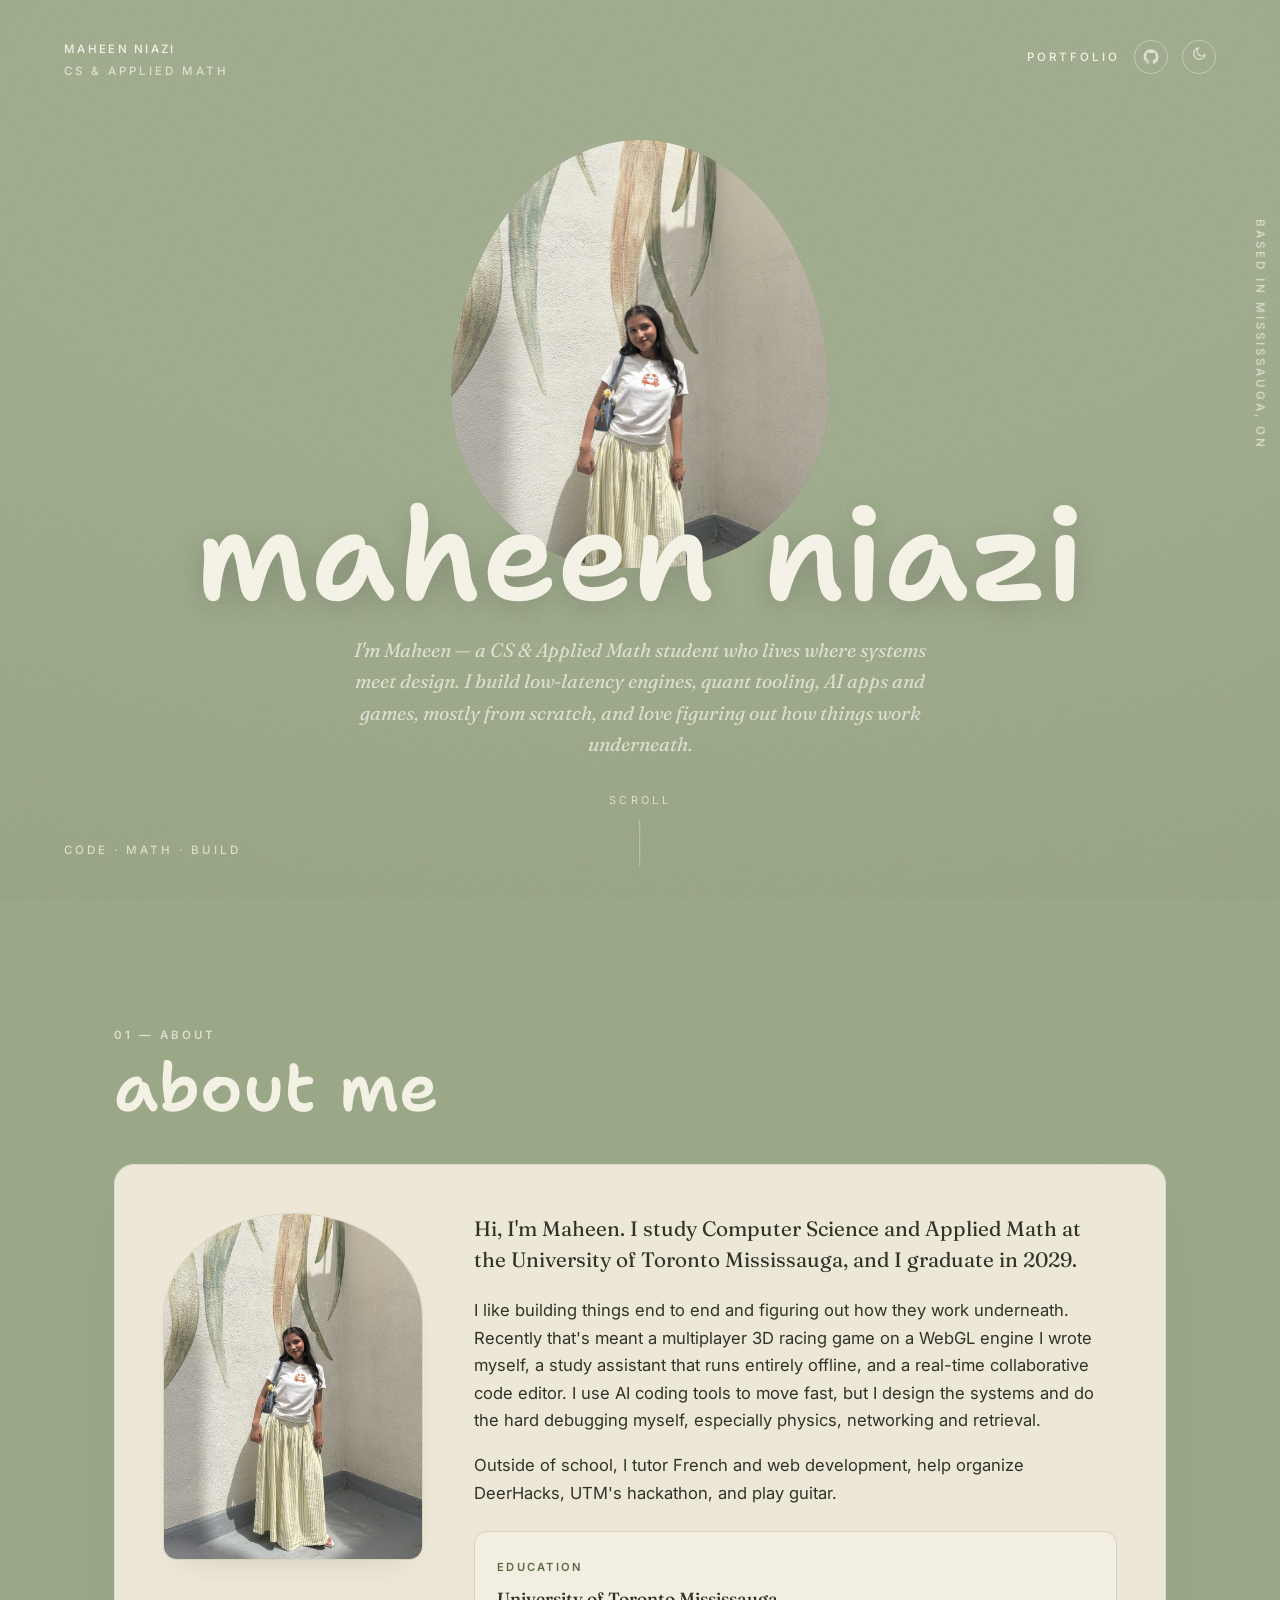
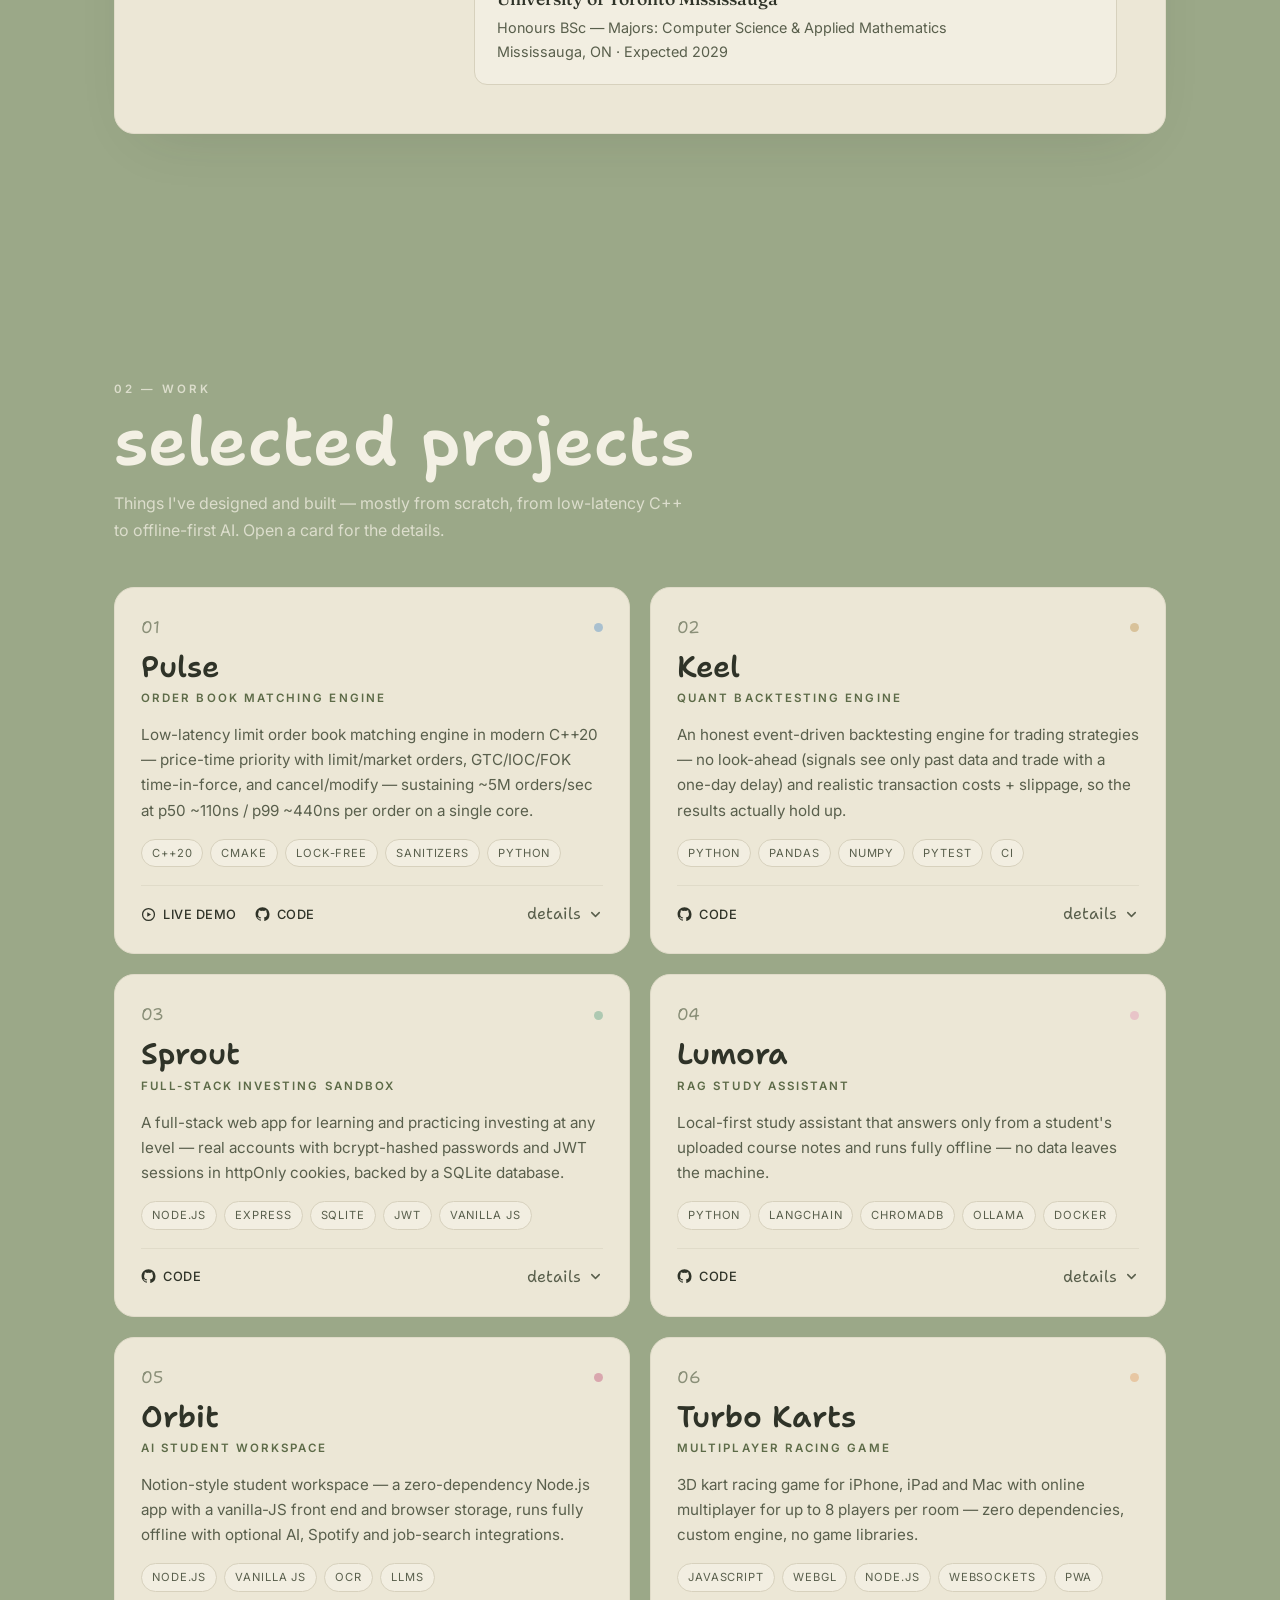
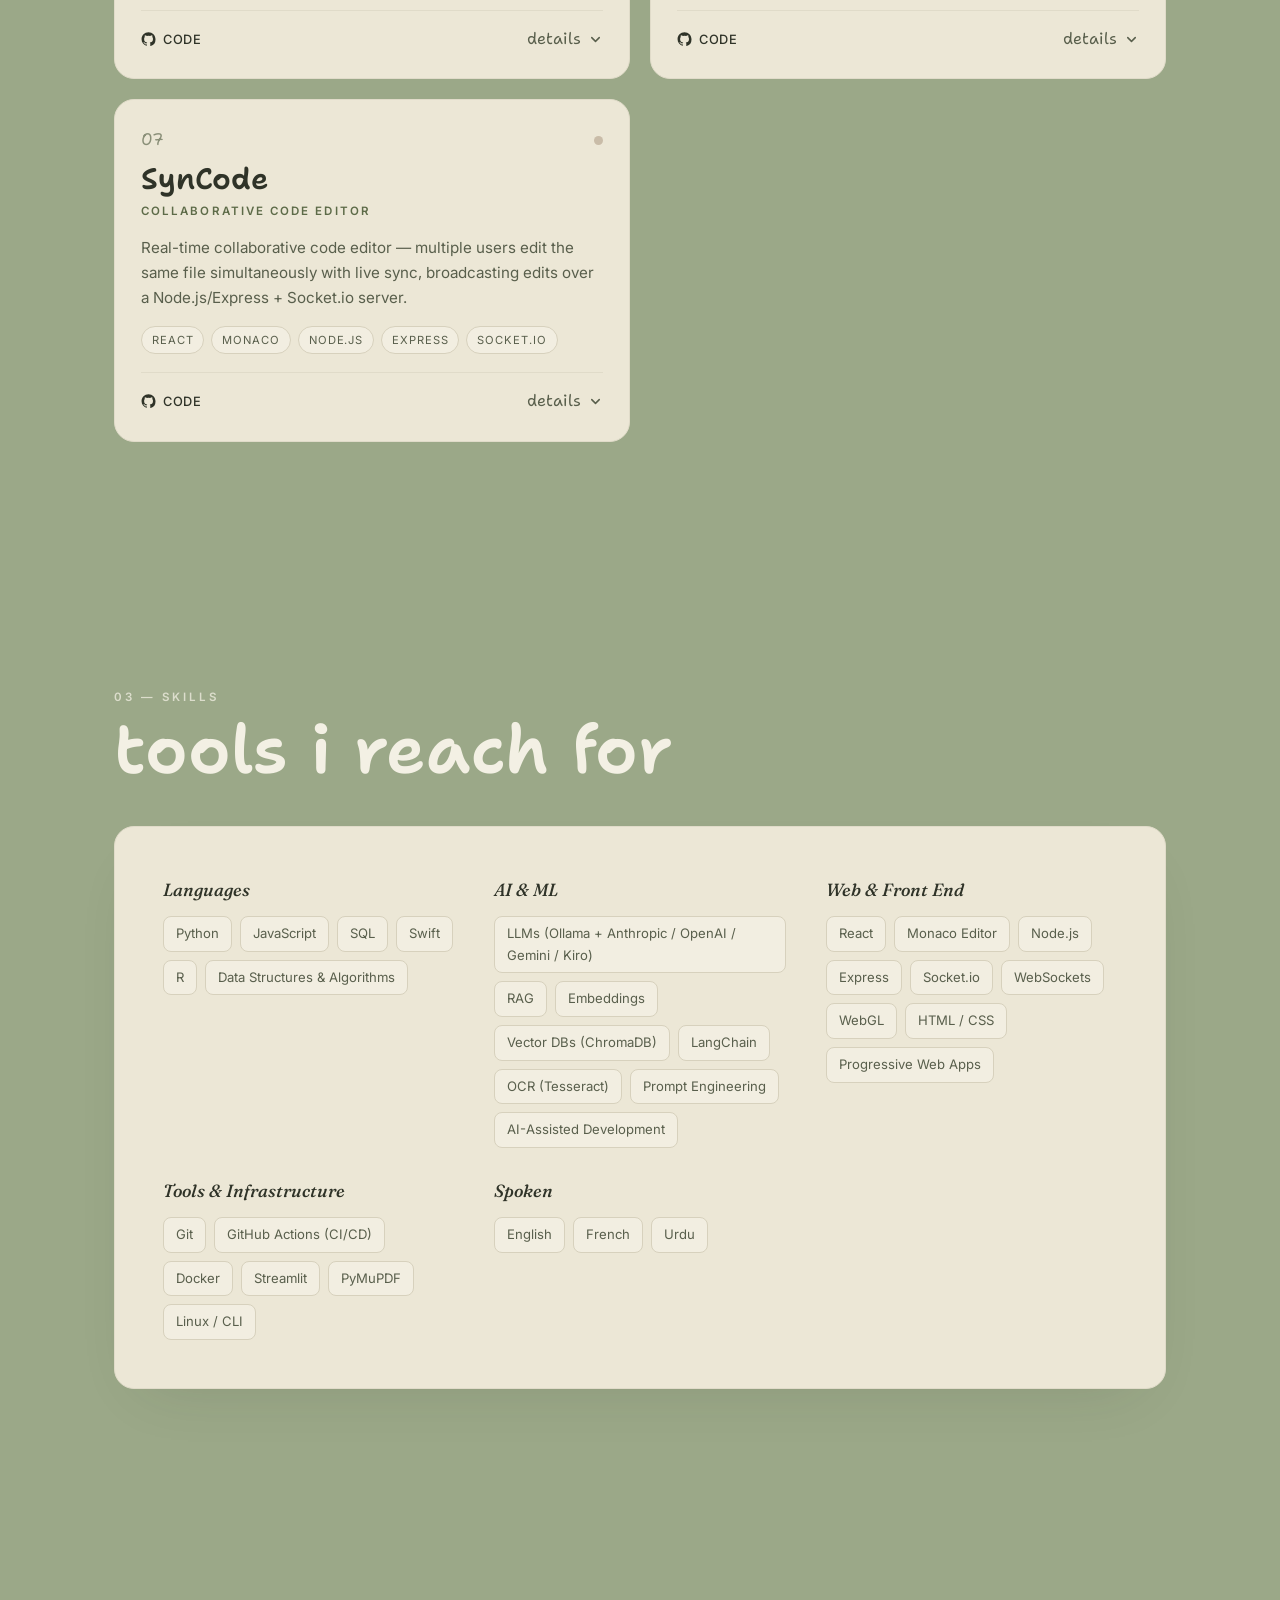
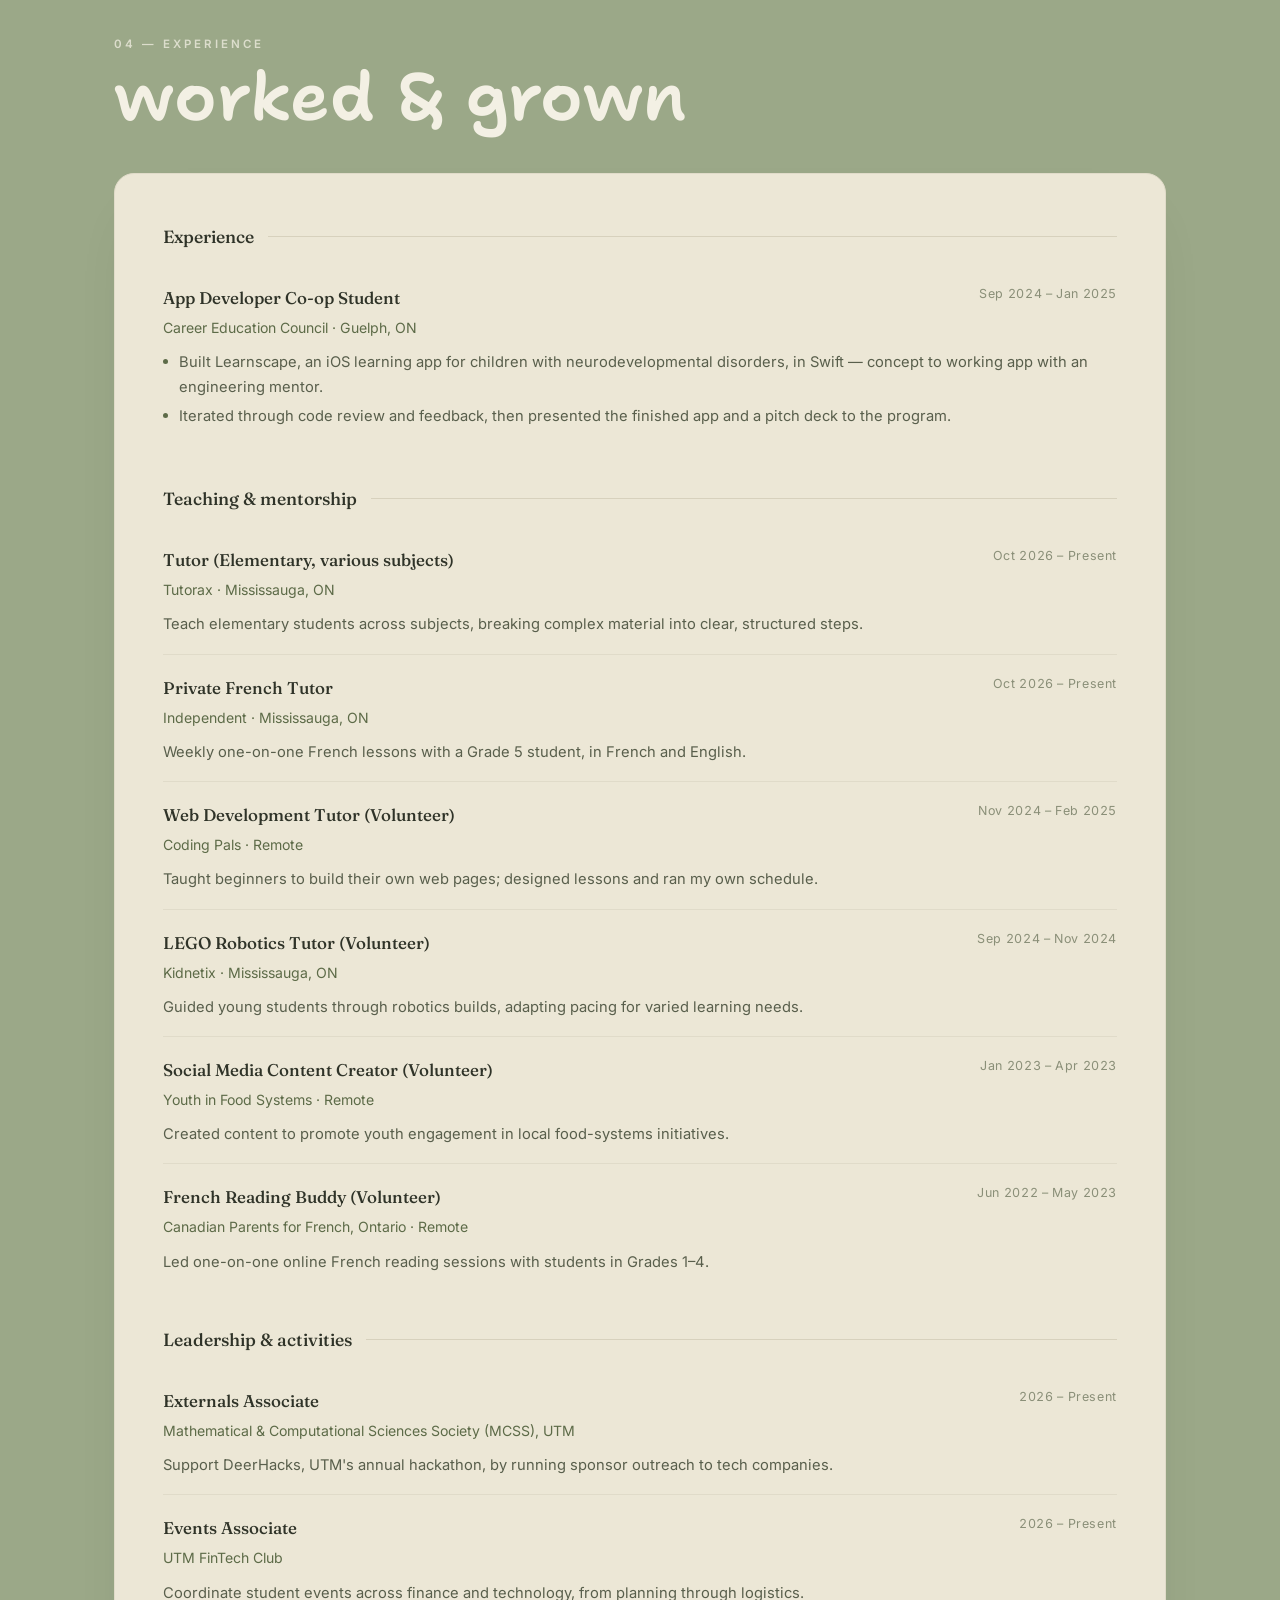
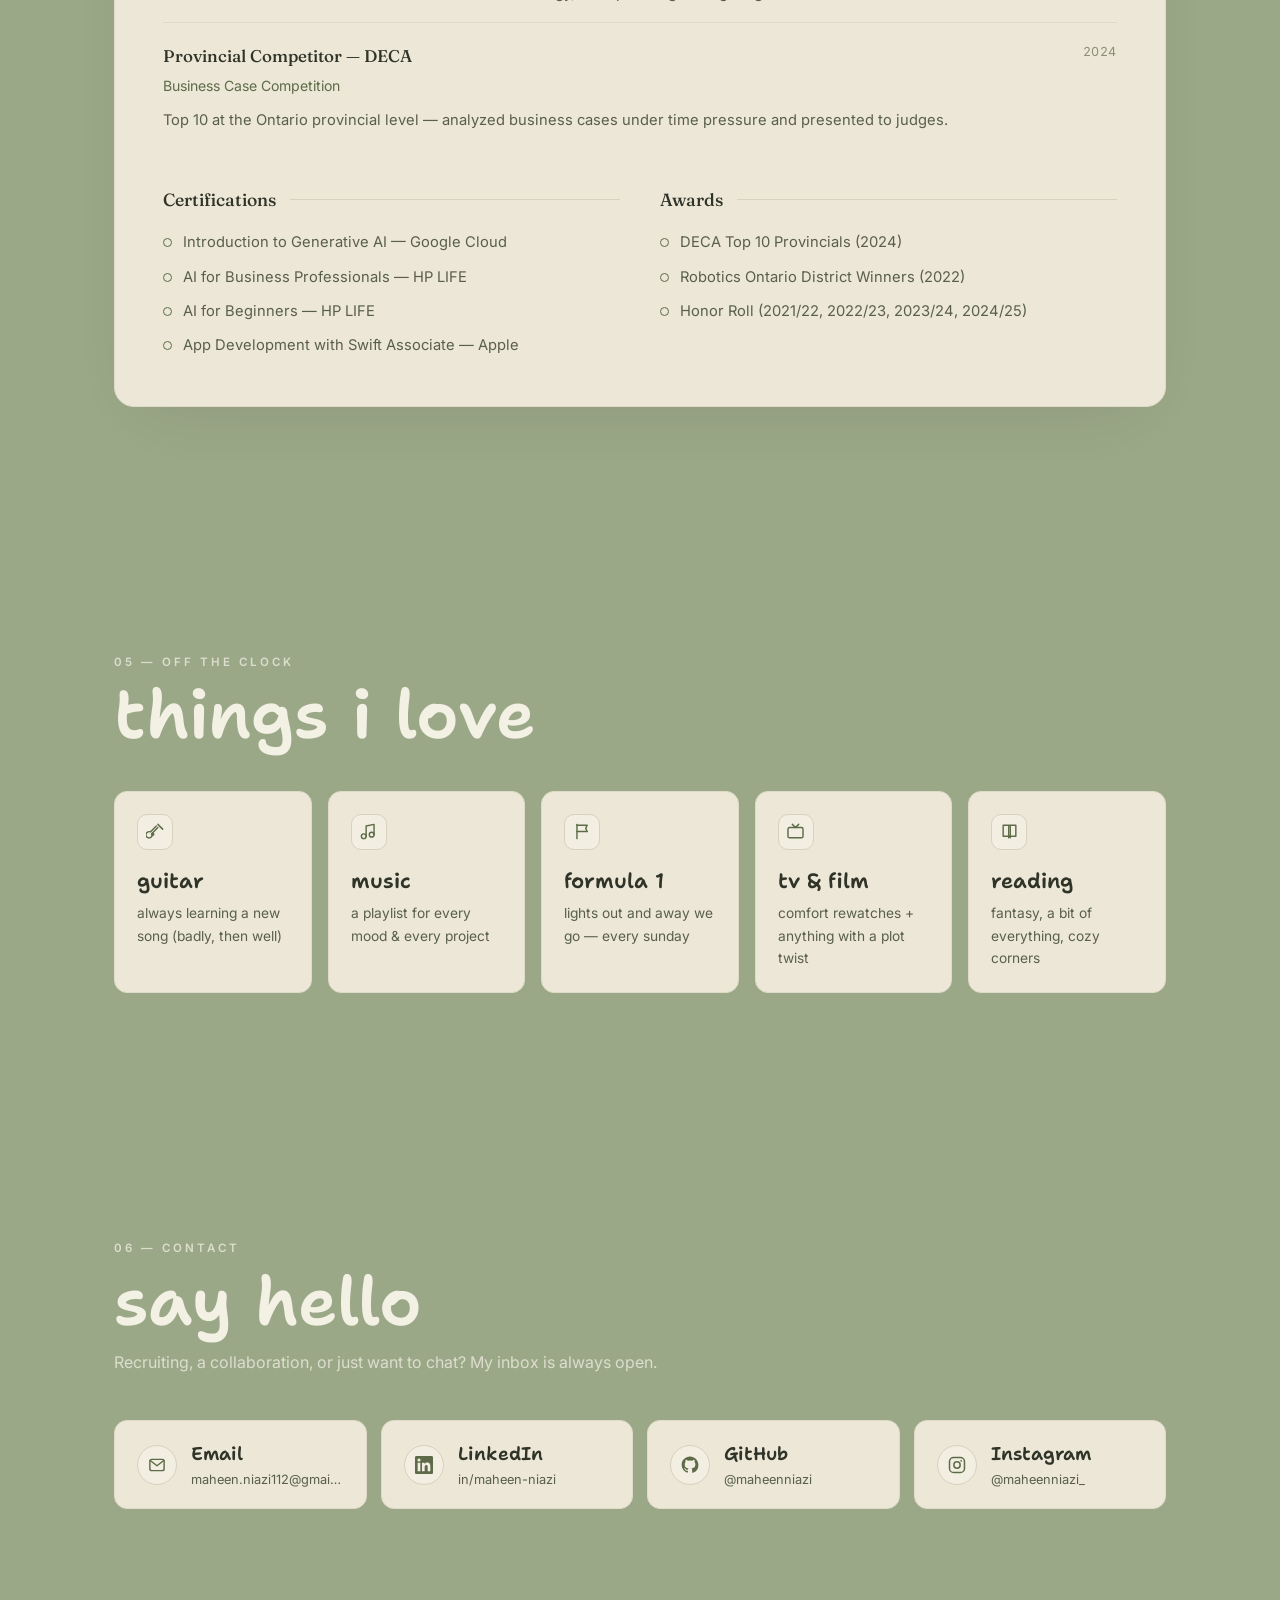
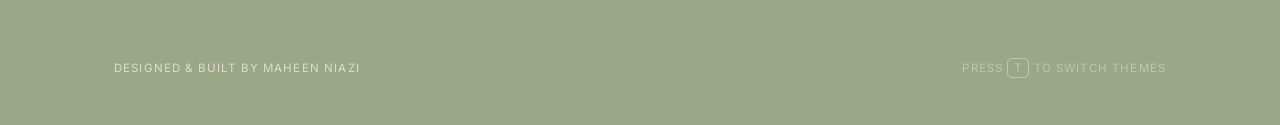
==== commit b459e510: "Redesign: arty editorial hero (muted sage, grain, handwritten) Rework inspired by Sen Zheng's portfo" ====
--- a/index.html
+++ b/index.html
@@ -4,7 +4,7 @@
   <meta charset="UTF-8" />
   <meta name="viewport" content="width=device-width, initial-scale=1.0" />
   <title>Maheen Niazi</title>
-  <meta name="description" content="Maheen Niazi — CS & Applied Math @ UofT. I build low-latency systems, quant tooling, AI apps and games." />
+  <meta name="description" content="Maheen Niazi — CS & Applied Math @ UofT. Low-latency systems, quant tooling, AI apps and games." />
   <meta name="author" content="Maheen Niazi" />
   <meta property="og:title" content="Maheen Niazi" />
   <meta property="og:description" content="CS & Applied Math @ UofT — low-latency systems, quant tooling, AI apps and games." />
@@ -12,57 +12,53 @@
 
   <link rel="preconnect" href="https://fonts.googleapis.com" />
   <link rel="preconnect" href="https://fonts.gstatic.com" crossorigin />
-  <link href="https://fonts.googleapis.com/css2?family=Fraunces:ital,opsz,wght@0,9..144,400;0,9..144,500;0,9..144,600;1,9..144,400&family=Inter:wght@400;500;600&display=swap" rel="stylesheet" />
+  <link href="https://fonts.googleapis.com/css2?family=Shantell+Sans:ital,wght@0,500;0,600;0,700;1,500&family=Fraunces:ital,opsz,wght@0,9..144,400;0,9..144,500;1,9..144,400;1,9..144,500&family=Inter:wght@400;500;600&display=swap" rel="stylesheet" />
   <link rel="stylesheet" href="styles.css" />
-  <link rel="icon" href="data:image/svg+xml,<svg xmlns='http://www.w3.org/2000/svg' viewBox='0 0 100 100'><rect width='100' height='100' rx='22' fill='%23f4efe6'/><text x='50' y='71' font-size='62' font-family='Georgia,serif' fill='%235f7360' text-anchor='middle'>M</text></svg>" />
+  <link rel="icon" href="data:image/svg+xml,<svg xmlns='http://www.w3.org/2000/svg' viewBox='0 0 100 100'><rect width='100' height='100' rx='22' fill='%239ba888'/><text x='50' y='72' font-size='60' font-family='Georgia,serif' fill='%23f1eee1' text-anchor='middle'>M</text></svg>" />
 </head>
 <body>
   <a class="skip-link" href="#work">Skip to work</a>
-  <div class="progress" id="progress" aria-hidden="true"></div>
+  <div class="grain" aria-hidden="true"></div>
+  <div class="cursor-dot" id="cursor-dot" aria-hidden="true"></div>
 
-  <!-- ============================ NAV ============================ -->
-  <header class="nav" id="nav">
-    <div class="nav-inner">
-      <a href="#top" class="nav-name">Maheen&nbsp;Niazi</a>
-      <nav class="nav-links" aria-label="Sections">
-        <a href="#about">About</a>
-        <a href="#work">Work</a>
-        <a href="#skills">Skills</a>
-        <a href="#experience">Experience</a>
-        <a href="#contact">Contact</a>
-      </nav>
-      <button id="theme-toggle" class="theme-toggle" aria-label="Toggle light / dark mode" title="Toggle theme (T)">
-        <span class="theme-icon" aria-hidden="true"></span>
-      </button>
+  <!-- ============================ HERO ============================ -->
+  <header class="hero" id="top">
+    <!-- corner meta labels -->
+    <div class="meta meta-tl">
+      <span class="meta-name">Maheen Niazi</span>
+      <span class="meta-sub">CS &amp; Applied Math</span>
     </div>
+    <div class="meta meta-tr">
+      <span class="meta-word">Portfolio</span>
+      <a class="meta-ic" href="https://github.com/maheenniazi" target="_blank" rel="noopener" aria-label="GitHub" id="hero-gh"></a>
+      <button class="meta-ic theme-toggle" id="theme-toggle" aria-label="Toggle light / dark mode" title="Toggle theme (T)"><span class="theme-icon" aria-hidden="true"></span></button>
+    </div>
+    <div class="meta meta-right"><span>Based in Mississauga, ON</span></div>
+    <div class="meta meta-bl"><span>Code · Math · Build</span></div>
+
+    <!-- centerpiece -->
+    <div class="stage" id="stage">
+      <div class="stage-inner" id="stage-inner">
+        <div class="avatar" id="avatar" data-slot="hero">
+          <span class="avatar-hint">your avatar floats here</span>
+        </div>
+        <h1 class="hero-title">maheen&nbsp;niazi</h1>
+      </div>
+      <p class="hero-intro" id="hero-intro"></p>
+    </div>
+
+    <a class="scroll-cue" href="#about" aria-label="Scroll down"><span class="scroll-word">Scroll</span><span class="scroll-line"></span></a>
   </header>
 
-  <main id="top">
-    <!-- ============================ HERO ============================ -->
-    <section class="hero reveal" aria-label="Intro">
-      <p class="hero-eyebrow">Hi, I'm</p>
-      <h1 class="hero-name">Maheen Niazi</h1>
-      <p class="hero-tagline" id="hero-tagline"></p>
-      <p class="hero-sub">
-        <span>Computer Science &amp; Applied Math</span>
-        <span class="dot">·</span>
-        <span>University of Toronto</span>
-        <span class="dot">·</span>
-        <span>Mississauga, ON</span>
-      </p>
-      <div class="hero-actions" id="hero-actions"></div>
-    </section>
-
+  <main>
     <!-- ============================ ABOUT ============================ -->
-    <section id="about" class="section reveal">
-      <div class="section-head">
+    <section id="about" class="section">
+      <div class="sec-head">
         <span class="eyebrow">01 — About</span>
-        <h2 class="section-title">A little about me</h2>
+        <h2 class="sec-title">about me</h2>
       </div>
-      <div class="about-grid">
-        <figure class="about-photo">
-          <div class="photo-frame" data-slot="about"><span class="slot-hint">add a photo</span></div>
-        </figure>
+      <div class="panel about-grid">
+        <figure class="about-photo"><div class="photo-frame" data-slot="about"><span class="slot-hint">add a photo</span></div></figure>
         <div class="about-body">
           <div id="about-text" class="about-text"></div>
           <div class="edu-card" id="education-card"></div>
@@ -71,75 +67,67 @@
     </section>
 
     <!-- ============================ WORK ============================ -->
-    <section id="work" class="section reveal">
-      <div class="section-head">
+    <section id="work" class="section">
+      <div class="sec-head">
         <span class="eyebrow">02 — Work</span>
-        <h2 class="section-title">Selected projects</h2>
-        <p class="section-sub">Things I've designed and built — mostly from scratch, from low-latency C++ to offline-first AI. Open a card for the details.</p>
+        <h2 class="sec-title">selected projects</h2>
+        <p class="sec-intro">Things I've designed and built — mostly from scratch, from low-latency C++ to offline-first AI. Open a card for the details.</p>
       </div>
       <div class="projects" id="projects-grid"></div>
     </section>
 
     <!-- ============================ SKILLS ============================ -->
-    <section id="skills" class="section reveal">
-      <div class="section-head">
+    <section id="skills" class="section">
+      <div class="sec-head">
         <span class="eyebrow">03 — Skills</span>
-        <h2 class="section-title">Tools I reach for</h2>
+        <h2 class="sec-title">tools i reach for</h2>
       </div>
-      <div class="skills" id="skills-wrap"></div>
+      <div class="panel skills" id="skills-wrap"></div>
     </section>
 
     <!-- ============================ EXPERIENCE ============================ -->
-    <section id="experience" class="section reveal">
-      <div class="section-head">
+    <section id="experience" class="section">
+      <div class="sec-head">
         <span class="eyebrow">04 — Experience</span>
-        <h2 class="section-title">Where I've worked &amp; grown</h2>
+        <h2 class="sec-title">worked &amp; grown</h2>
       </div>
-
-      <h3 class="sub-head">Experience</h3>
-      <div class="timeline" id="experience-list"></div>
-
-      <h3 class="sub-head">Teaching &amp; mentorship</h3>
-      <div class="timeline" id="teaching-list"></div>
-
-      <h3 class="sub-head">Leadership &amp; activities</h3>
-      <div class="timeline" id="leadership-list"></div>
-
-      <div class="creds">
-        <div class="cred-col">
-          <h3 class="sub-head">Certifications</h3>
-          <ul id="certs-list" class="cred-list"></ul>
-        </div>
-        <div class="cred-col">
-          <h3 class="sub-head">Awards</h3>
-          <ul id="awards-list" class="cred-list"></ul>
+      <div class="panel">
+        <h3 class="sub-head">Experience</h3>
+        <div class="timeline" id="experience-list"></div>
+        <h3 class="sub-head">Teaching &amp; mentorship</h3>
+        <div class="timeline" id="teaching-list"></div>
+        <h3 class="sub-head">Leadership &amp; activities</h3>
+        <div class="timeline" id="leadership-list"></div>
+        <div class="creds">
+          <div class="cred-col"><h3 class="sub-head">Certifications</h3><ul id="certs-list" class="cred-list"></ul></div>
+          <div class="cred-col"><h3 class="sub-head">Awards</h3><ul id="awards-list" class="cred-list"></ul></div>
         </div>
       </div>
     </section>
 
     <!-- ============================ INTERESTS ============================ -->
-    <section id="interests" class="section reveal">
-      <div class="section-head">
+    <section id="interests" class="section">
+      <div class="sec-head">
         <span class="eyebrow">05 — Off the clock</span>
-        <h2 class="section-title">Things I love</h2>
+        <h2 class="sec-title">things i love</h2>
       </div>
       <div class="interests" id="interests-grid"></div>
     </section>
 
     <!-- ============================ CONTACT ============================ -->
-    <section id="contact" class="section reveal">
-      <div class="section-head">
+    <section id="contact" class="section">
+      <div class="sec-head">
         <span class="eyebrow">06 — Contact</span>
-        <h2 class="section-title">Say hello</h2>
-        <p class="section-sub">Recruiting, a collaboration, or just want to chat? My inbox is always open.</p>
+        <h2 class="sec-title">say hello</h2>
+        <p class="sec-intro">Recruiting, a collaboration, or just want to chat? My inbox is always open.</p>
       </div>
       <div class="contact" id="contact-links"></div>
     </section>
   </main>
 
   <footer class="footer">
-    <p>Designed &amp; built by Maheen Niazi</p>
-    <p class="footer-hint">Press <kbd>T</kbd> to switch themes</p>
+    <span>Designed &amp; built by Maheen Niazi</span>
+    <span class="footer-hint">Press <kbd>T</kbd> to switch themes</span>
   </footer>
 
   <script src="data.js"></script>
--- a/styles.css
+++ b/styles.css
@@ -1,50 +1,59 @@
 /* ============================================================
    Maheen Niazi — Portfolio
-   Warm minimal · cream + soft neutrals · one muted sage accent
-   Fraunces (display) + Inter (text) · light & dark
+   Arty editorial · muted sage canvas + film grain
+   Shantell Sans (handwritten) · Fraunces (serif) · Inter (UI)
    ============================================================ */
 
 :root {
-  --serif: "Fraunces", Georgia, "Times New Roman", serif;
+  --hand: "Shantell Sans", "Comic Sans MS", cursive;
+  --serif: "Fraunces", Georgia, serif;
   --sans: "Inter", system-ui, -apple-system, sans-serif;
 
-  --maxw: 1080px;
-  --gutter: clamp(20px, 5vw, 64px);
-  --radius: 16px;
-  --radius-sm: 10px;
+  --maxw: 1180px;
+  --gutter: clamp(20px, 5vw, 72px);
+  --radius: 20px;
+  --radius-sm: 13px;
   --ease: cubic-bezier(0.22, 1, 0.36, 1);
 }
 
 :root, [data-theme="light"] {
-  --bg: #f4efe6;
-  --surface: #fcf9f3;
-  --surface-2: #f7f2e8;
-  --text: #272320;
-  --muted: #6c645b;
-  --faint: #a79d8f;
-  --line: #e5ddcf;
-  --line-soft: #ece5d8;
-  --accent: #5f7360;
-  --accent-ink: #46563f;
-  --accent-soft: #e8ede4;
-  --shadow: rgba(63, 52, 34, 0.09);
-  --shadow-strong: rgba(63, 52, 34, 0.14);
+  --canvas: #9ba888;        /* muted sage */
+  --canvas-2: #93a07e;
+  --panel: #ece7d6;         /* cream */
+  --panel-2: #f2eee1;
+  --ink: #2f3328;
+  --ink-soft: #595f4c;
+  --ink-faint: #8a8f78;
+  --line: #d7d1bd;
+  --line-soft: #e0dbc9;
+  --accent: #5d6b48;        /* deep olive */
+  --accent-2: #7a885f;
+  --on-canvas: #f3f0e4;
+  --on-canvas-soft: rgba(243, 240, 228, 0.74);
+  --on-canvas-faint: rgba(243, 240, 228, 0.42);
+  --shadow: rgba(40, 46, 30, 0.16);
+  --grain-op: 0.5;
+  --grain-blend: soft-light;
 }
 
 [data-theme="dark"] {
-  --bg: #1b1916;
-  --surface: #242120;
-  --surface-2: #2a2724;
-  --text: #ece6dc;
-  --muted: #a79e92;
-  --faint: #756d61;
-  --line: #37322c;
-  --line-soft: #312c27;
-  --accent: #a0b795;
-  --accent-ink: #b9cdb0;
-  --accent-soft: #2a302a;
-  --shadow: rgba(0, 0, 0, 0.35);
-  --shadow-strong: rgba(0, 0, 0, 0.5);
+  --canvas: #22271d;
+  --canvas-2: #1d2219;
+  --panel: #2b3026;
+  --panel-2: #313629;
+  --ink: #ebe7d8;
+  --ink-soft: #b4b19f;
+  --ink-faint: #7c7e68;
+  --line: #3b4033;
+  --line-soft: #343a2d;
+  --accent: #adbd8f;
+  --accent-2: #c3d0a6;
+  --on-canvas: #ebe7d8;
+  --on-canvas-soft: rgba(235, 231, 216, 0.72);
+  --on-canvas-faint: rgba(235, 231, 216, 0.4);
+  --shadow: rgba(0, 0, 0, 0.5);
+  --grain-op: 0.4;
+  --grain-blend: overlay;
 }
 
 * { box-sizing: border-box; margin: 0; padding: 0; }
@@ -53,305 +62,218 @@
 
 body {
   font-family: var(--sans);
-  background: var(--bg);
-  color: var(--text);
+  background: var(--canvas);
+  color: var(--ink);
   line-height: 1.65;
   -webkit-font-smoothing: antialiased;
-  text-rendering: optimizeLegibility;
-  transition: background 0.4s var(--ease), color 0.4s var(--ease);
-}
-
+  transition: background 0.5s var(--ease), color 0.5s var(--ease);
+}
 a { color: inherit; text-decoration: none; }
 img { display: block; max-width: 100%; }
 button { font: inherit; color: inherit; background: none; border: 0; cursor: pointer; }
 :focus-visible { outline: 2px solid var(--accent); outline-offset: 3px; border-radius: 3px; }
 
-.skip-link {
-  position: fixed; top: -60px; left: 16px; z-index: 200;
-  background: var(--accent); color: #fff; padding: 10px 16px; border-radius: 8px;
-  transition: top 0.2s var(--ease);
-}
+/* film grain overlay */
+.grain {
+  position: fixed; inset: 0; z-index: 1; pointer-events: none;
+  opacity: var(--grain-op); mix-blend-mode: var(--grain-blend);
+  background-image: url("data:image/svg+xml,%3Csvg xmlns='http://www.w3.org/2000/svg' width='160' height='160'%3E%3Cfilter id='n'%3E%3CfeTurbulence type='fractalNoise' baseFrequency='0.82' numOctaves='2' stitchTiles='stitch'/%3E%3C/filter%3E%3Crect width='100%25' height='100%25' filter='url(%23n)'/%3E%3C/svg%3E");
+}
+
+.cursor-dot {
+  position: fixed; top: 0; left: 0; width: 30px; height: 30px; margin: -15px 0 0 -15px;
+  border: 1.5px solid var(--on-canvas-soft); border-radius: 50%; z-index: 90; pointer-events: none;
+  transition: width 0.25s var(--ease), height 0.25s var(--ease), margin 0.25s var(--ease), opacity 0.3s, border-color 0.3s;
+  opacity: 0;
+}
+@media (hover: none), (pointer: coarse) { .cursor-dot { display: none; } }
+
+.skip-link { position: fixed; top: -60px; left: 16px; z-index: 200; background: var(--accent); color: #fff; padding: 10px 16px; border-radius: 8px; transition: top 0.2s var(--ease); }
 .skip-link:focus { top: 16px; }
 
-.progress {
-  position: fixed; top: 0; left: 0; height: 2px; width: 100%;
-  background: var(--accent); transform: scaleX(0); transform-origin: left;
-  z-index: 120; opacity: 0.8;
-}
-
-/* ============================ NAV ============================ */
-.nav {
-  position: sticky; top: 0; z-index: 100;
-  border-bottom: 1px solid transparent;
-  transition: background 0.3s var(--ease), border-color 0.3s var(--ease), backdrop-filter 0.3s var(--ease);
-}
-.nav.scrolled {
-  background: color-mix(in srgb, var(--bg) 82%, transparent);
-  backdrop-filter: saturate(1.4) blur(10px);
-  -webkit-backdrop-filter: saturate(1.4) blur(10px);
-  border-bottom-color: var(--line);
-}
-.nav-inner {
-  max-width: var(--maxw); margin: 0 auto; padding: 14px var(--gutter);
-  display: flex; align-items: center; gap: 20px;
-}
-.nav-name { font-family: var(--serif); font-weight: 500; font-size: 1.05rem; letter-spacing: 0.01em; }
-.nav-links { margin-left: auto; display: flex; gap: clamp(10px, 2.4vw, 30px); align-items: center; }
-.nav-links a {
-  font-size: 0.86rem; color: var(--muted); letter-spacing: 0.01em; position: relative; padding: 4px 0;
-  transition: color 0.2s var(--ease);
-}
-.nav-links a::after {
-  content: ""; position: absolute; left: 0; right: 0; bottom: -2px; height: 1.5px;
-  background: var(--accent); transform: scaleX(0); transform-origin: left;
-  transition: transform 0.25s var(--ease);
-}
-.nav-links a:hover { color: var(--text); }
-.nav-links a.active { color: var(--text); }
-.nav-links a.active::after { transform: scaleX(1); }
-.theme-toggle {
-  width: 38px; height: 38px; border-radius: 50%; display: grid; place-items: center;
-  border: 1px solid var(--line); color: var(--muted);
-  transition: color 0.2s var(--ease), border-color 0.2s var(--ease), transform 0.4s var(--ease), background 0.2s;
-}
-.theme-toggle:hover { color: var(--text); border-color: var(--accent); background: var(--surface); }
-.theme-icon, .theme-icon svg { display: block; }
-
-/* ============================ LAYOUT ============================ */
-main { max-width: var(--maxw); margin: 0 auto; padding: 0 var(--gutter); }
-.section { padding: clamp(56px, 9vw, 104px) 0; border-top: 1px solid var(--line-soft); }
-.section:first-of-type { border-top: 0; }
-
-.section-head { max-width: 640px; margin-bottom: clamp(32px, 5vw, 52px); }
-.eyebrow {
-  font-size: 0.74rem; letter-spacing: 0.22em; text-transform: uppercase; color: var(--accent);
-  font-weight: 600;
-}
-.section-title {
-  font-family: var(--serif); font-weight: 400; font-size: clamp(1.9rem, 4.6vw, 2.9rem);
-  line-height: 1.12; margin-top: 10px; letter-spacing: -0.01em;
-}
-.section-sub { color: var(--muted); margin-top: 14px; font-size: 1rem; max-width: 60ch; }
-
-.sub-head {
-  font-family: var(--serif); font-weight: 500; font-size: 1.12rem; color: var(--text);
-  margin: 38px 0 16px; display: flex; align-items: center; gap: 14px;
-}
+/* ============================ HERO ============================ */
+.hero {
+  position: relative; min-height: 100vh; min-height: 100svh; overflow: hidden;
+  display: grid; place-items: center; isolation: isolate;
+  background:
+    radial-gradient(130% 90% at 50% 18%, var(--canvas) 40%, var(--canvas-2) 100%);
+}
+.meta {
+  position: absolute; z-index: 5; color: var(--on-canvas-soft);
+  font-size: 0.72rem; letter-spacing: 0.26em; text-transform: uppercase; font-weight: 500;
+}
+.meta-tl { top: clamp(20px, 3.4vw, 40px); left: var(--gutter); display: grid; gap: 3px; }
+.meta-name { color: var(--on-canvas); letter-spacing: 0.2em; }
+.meta-tr { top: clamp(20px, 3.4vw, 40px); right: var(--gutter); display: flex; align-items: center; gap: 14px; }
+.meta-word { color: var(--on-canvas); }
+.meta-ic { width: 34px; height: 34px; display: grid; place-items: center; border: 1px solid var(--on-canvas-faint); border-radius: 50%; color: var(--on-canvas-soft); transition: border-color 0.25s var(--ease), color 0.25s var(--ease), transform 0.4s var(--ease); }
+.meta-ic svg { width: 16px; height: 16px; }
+.meta-ic:hover { color: var(--on-canvas); border-color: var(--on-canvas); }
+.theme-toggle:hover { transform: rotate(20deg); }
+.meta-right { top: 50%; right: clamp(10px, 1.6vw, 22px); transform: translateY(-50%) rotate(90deg); transform-origin: right center; }
+.meta-bl { bottom: clamp(20px, 3.4vw, 40px); left: var(--gutter); }
+
+.stage { position: relative; z-index: 3; width: 100%; display: grid; place-items: center; text-align: center; padding: 0 var(--gutter); }
+.stage-inner { position: relative; display: grid; place-items: center; will-change: transform; }
+.avatar {
+  width: clamp(260px, 42vh, 460px); aspect-ratio: 3 / 3.4; display: grid; place-items: center;
+  border-radius: 50% 50% 46% 46% / 60% 60% 40% 40%;
+  background: color-mix(in srgb, var(--canvas-2) 70%, #000 6%);
+  box-shadow: inset 0 0 80px rgba(0,0,0,0.12);
+  overflow: hidden;
+}
+.avatar.is-cutout { background: none; box-shadow: none; border-radius: 0; overflow: visible; }
+.avatar img { width: 100%; height: 100%; object-fit: cover; }
+.avatar.is-cutout img { object-fit: contain; filter: drop-shadow(0 30px 40px rgba(0,0,0,0.28)); }
+.avatar-hint { font-family: var(--hand); font-size: 1.1rem; color: var(--on-canvas-soft); }
+.hero-title {
+  position: relative; z-index: 4; margin-top: -0.55em;
+  font-family: var(--hand); font-weight: 600; color: var(--on-canvas);
+  font-size: clamp(3.2rem, 12vw, 8rem); line-height: 0.9; letter-spacing: 0.01em;
+  text-shadow: 0 6px 30px rgba(0,0,0,0.18);
+}
+.hero-intro {
+  position: relative; z-index: 4; margin: 22px auto 0; max-width: 46ch;
+  font-family: var(--serif); font-style: italic; font-weight: 400;
+  font-size: clamp(1rem, 2vw, 1.22rem); line-height: 1.6; color: var(--on-canvas-soft);
+}
+.scroll-cue { position: absolute; bottom: clamp(18px, 3vw, 34px); left: 50%; transform: translateX(-50%); z-index: 5; display: grid; justify-items: center; gap: 10px; color: var(--on-canvas-soft); }
+.scroll-word { font-size: 0.68rem; letter-spacing: 0.3em; text-transform: uppercase; }
+.scroll-line { width: 1px; height: 46px; background: var(--on-canvas-faint); position: relative; overflow: hidden; }
+.scroll-line::after { content: ""; position: absolute; inset: 0; background: var(--on-canvas); transform: translateY(-100%); animation: scrolldrop 2s var(--ease) infinite; }
+@keyframes scrolldrop { 0% { transform: translateY(-100%); } 55%, 100% { transform: translateY(100%); } }
+
+/* hero fade-up on load */
+.hero .meta, .scroll-cue { opacity: 0; animation: fadeIn 1s var(--ease) 0.5s forwards; }
+.avatar, .hero-title, .hero-intro { opacity: 0; animation: riseIn 1.1s var(--ease) forwards; }
+.hero-title { animation-delay: 0.15s; }
+.hero-intro { animation-delay: 0.3s; }
+@keyframes fadeIn { to { opacity: 1; } }
+@keyframes riseIn { from { opacity: 0; transform: translateY(26px); } to { opacity: 1; transform: none; } }
+
+/* ============================ SECTIONS ============================ */
+main { position: relative; z-index: 2; max-width: var(--maxw); margin: 0 auto; padding: 0 var(--gutter); }
+.section { padding: clamp(60px, 10vw, 120px) 0; }
+.sec-head { margin-bottom: clamp(26px, 4vw, 44px); }
+.eyebrow { font-size: 0.72rem; letter-spacing: 0.26em; text-transform: uppercase; color: var(--on-canvas-soft); font-weight: 600; }
+.sec-title { font-family: var(--hand); font-weight: 600; font-size: clamp(2.4rem, 7vw, 4.2rem); line-height: 0.95; color: var(--on-canvas); margin-top: 10px; }
+.sec-intro { color: var(--on-canvas-soft); margin-top: 16px; max-width: 58ch; font-size: 1rem; }
+
+.panel {
+  background: var(--panel); color: var(--ink); border-radius: var(--radius);
+  padding: clamp(26px, 4vw, 48px); box-shadow: 0 24px 60px -32px var(--shadow);
+  border: 1px solid var(--line-soft);
+}
+.sub-head { font-family: var(--serif); font-weight: 500; font-size: 1.1rem; color: var(--ink); margin: 34px 0 16px; display: flex; align-items: center; gap: 14px; }
 .sub-head::after { content: ""; flex: 1; height: 1px; background: var(--line); }
 .sub-head:first-of-type { margin-top: 0; }
 
-/* ============================ HERO ============================ */
-.hero { padding: clamp(68px, 13vh, 140px) 0 clamp(50px, 8vw, 92px); }
-.hero-eyebrow {
-  font-size: 0.8rem; letter-spacing: 0.2em; text-transform: uppercase; color: var(--accent);
-  font-weight: 600; margin-bottom: 14px;
-}
-.hero-name {
-  font-family: var(--serif); font-weight: 400; letter-spacing: -0.02em;
-  font-size: clamp(2.9rem, 9vw, 5.4rem); line-height: 1.0;
-}
-.hero-tagline {
-  font-family: var(--serif); font-style: italic; font-weight: 400;
-  font-size: clamp(1.2rem, 3vw, 1.7rem); color: var(--muted); line-height: 1.4;
-  margin-top: 22px; max-width: 24ch; min-height: 1.4em;
-}
-.hero-tagline .swap {
-  color: var(--accent-ink); font-style: italic;
-  transition: opacity 0.4s var(--ease), transform 0.4s var(--ease);
-  display: inline-block;
-}
-.hero-tagline .swap.out { opacity: 0; transform: translateY(-6px); }
-.hero-sub {
-  margin-top: 26px; color: var(--muted); font-size: 0.92rem;
-  display: flex; flex-wrap: wrap; gap: 8px; align-items: center;
-}
-.hero-sub .dot { color: var(--faint); }
-.hero-actions { margin-top: 32px; display: flex; flex-wrap: wrap; gap: 12px; }
-.btn {
-  display: inline-flex; align-items: center; gap: 9px;
-  padding: 11px 18px; border-radius: 999px; font-size: 0.9rem; font-weight: 500;
-  border: 1px solid var(--line); background: var(--surface); color: var(--text);
-  transition: transform 0.25s var(--ease), border-color 0.25s var(--ease), background 0.25s var(--ease), color 0.25s var(--ease);
-}
-.btn svg { width: 17px; height: 17px; }
-.btn:hover { transform: translateY(-2px); border-color: var(--accent); }
-.btn-primary { background: var(--accent); color: #fff; border-color: var(--accent); }
-[data-theme="dark"] .btn-primary { color: #1b1916; }
-.btn-primary:hover { background: var(--accent-ink); border-color: var(--accent-ink); }
+/* reveal */
+.reveal { opacity: 0; transform: translateY(20px); transition: opacity 0.7s var(--ease), transform 0.7s var(--ease); }
+.reveal.in { opacity: 1; transform: none; }
 
 /* ============================ ABOUT ============================ */
-.about-grid {
-  display: grid; grid-template-columns: 280px 1fr; gap: clamp(28px, 5vw, 56px); align-items: start;
-}
-.about-photo { position: sticky; top: 92px; }
-.photo-frame {
-  aspect-ratio: 3 / 4; border-radius: var(--radius); overflow: hidden;
-  background: var(--surface-2); border: 1px solid var(--line);
-  box-shadow: 0 16px 36px -18px var(--shadow-strong);
-  display: grid; place-items: center;
-}
+.about-grid { display: grid; grid-template-columns: 260px 1fr; gap: clamp(26px, 4vw, 52px); align-items: start; }
+.photo-frame { aspect-ratio: 3/4; border-radius: 50% 50% 14px 14px / 30% 30% 14px 14px; overflow: hidden; background: var(--panel-2); border: 1px solid var(--line); display: grid; place-items: center; box-shadow: 0 16px 34px -20px var(--shadow); }
 .photo-frame img { width: 100%; height: 100%; object-fit: cover; }
-.slot-hint { font-size: 0.85rem; color: var(--faint); }
-.about-text p { margin-bottom: 1.05em; font-size: 1.05rem; color: var(--text); }
+.slot-hint { font-family: var(--hand); color: var(--ink-faint); }
+.about-text p { margin-bottom: 1.05em; font-size: 1.04rem; }
 .about-text p:last-child { margin-bottom: 0; }
-.about-text .lead { font-family: var(--serif); font-size: 1.28rem; line-height: 1.5; color: var(--text); }
-.edu-card {
-  margin-top: 26px; padding: 20px 22px; border-radius: var(--radius-sm);
-  background: var(--surface); border: 1px solid var(--line);
-}
-.edu-card .k { font-size: 0.72rem; letter-spacing: 0.16em; text-transform: uppercase; color: var(--accent); font-weight: 600; }
+.about-text .lead { font-family: var(--serif); font-size: 1.3rem; line-height: 1.5; }
+.edu-card { margin-top: 24px; padding: 20px 22px; border-radius: var(--radius-sm); background: var(--panel-2); border: 1px solid var(--line); }
+.edu-card .k { font-size: 0.7rem; letter-spacing: 0.2em; text-transform: uppercase; color: var(--accent); font-weight: 600; }
 .edu-card h4 { font-family: var(--serif); font-weight: 500; font-size: 1.1rem; margin: 6px 0 3px; }
-.edu-card p { font-size: 0.9rem; color: var(--muted); }
+.edu-card p { font-size: 0.9rem; color: var(--ink-soft); }
 
 /* ============================ WORK ============================ */
-.projects { display: grid; grid-template-columns: repeat(2, 1fr); gap: 22px; }
-.project {
-  display: flex; flex-direction: column;
-  background: var(--surface); border: 1px solid var(--line); border-radius: var(--radius);
-  padding: 26px 26px 22px; position: relative;
-  transition: transform 0.3s var(--ease), box-shadow 0.3s var(--ease), border-color 0.3s var(--ease);
-}
-.project:hover { transform: translateY(-3px); box-shadow: 0 18px 40px -22px var(--shadow-strong); border-color: var(--line); }
-.project-top { display: flex; align-items: baseline; justify-content: space-between; gap: 14px; }
-.project-num { font-family: var(--serif); font-size: 0.82rem; color: var(--faint); letter-spacing: 0.04em; }
-.project-dot { width: 9px; height: 9px; border-radius: 50%; flex: none; }
-.project-name { font-family: var(--serif); font-weight: 500; font-size: 1.5rem; line-height: 1.1; margin-top: 10px; }
-.project-blurb { color: var(--accent-ink); font-size: 0.82rem; font-weight: 600; letter-spacing: 0.04em; text-transform: uppercase; margin-top: 6px; }
-.project-summary { color: var(--muted); font-size: 0.96rem; margin-top: 14px; }
+.projects { display: grid; grid-template-columns: repeat(2, 1fr); gap: 20px; }
+.project { display: flex; flex-direction: column; background: var(--panel); color: var(--ink); border: 1px solid var(--line-soft); border-radius: var(--radius); padding: 26px; transition: transform 0.3s var(--ease), box-shadow 0.3s var(--ease); }
+.project:hover { transform: translateY(-3px); box-shadow: 0 24px 50px -30px var(--shadow); }
+.project-top { display: flex; align-items: center; justify-content: space-between; }
+.project-num { font-family: var(--hand); font-size: 1.05rem; color: var(--ink-faint); }
+.project-dot { width: 9px; height: 9px; border-radius: 50%; }
+.project-name { font-family: var(--hand); font-weight: 600; font-size: 1.85rem; line-height: 1; margin-top: 10px; color: var(--ink); }
+.project-blurb { font-size: 0.72rem; font-weight: 600; letter-spacing: 0.18em; text-transform: uppercase; color: var(--accent); margin-top: 8px; }
+.project-summary { color: var(--ink-soft); font-size: 0.95rem; margin-top: 14px; }
 .project-tags { display: flex; flex-wrap: wrap; gap: 7px; margin-top: 16px; }
-.tag {
-  font-size: 0.74rem; padding: 4px 10px; border-radius: 999px;
-  background: var(--surface-2); color: var(--muted); border: 1px solid var(--line-soft);
-}
-.project-details {
-  display: grid; grid-template-rows: 0fr; overflow: hidden;
-  transition: grid-template-rows 0.4s var(--ease);
-}
+.tag { font-size: 0.7rem; letter-spacing: 0.08em; text-transform: uppercase; padding: 4px 10px; border-radius: 999px; background: var(--panel-2); color: var(--ink-soft); border: 1px solid var(--line); }
+.project-details { display: grid; grid-template-rows: 0fr; overflow: hidden; transition: grid-template-rows 0.42s var(--ease); }
 .project-details > div { min-height: 0; }
 .project.open .project-details { grid-template-rows: 1fr; }
 .project-points { list-style: none; margin: 18px 0 2px; }
-.project-points li { position: relative; padding-left: 18px; margin-bottom: 10px; font-size: 0.9rem; color: var(--muted); line-height: 1.55; }
-.project-points li::before {
-  content: ""; position: absolute; left: 0; top: 9px; width: 6px; height: 6px;
-  border-radius: 50%; background: var(--accent); opacity: 0.8;
-}
-.project-foot {
-  margin-top: 18px; padding-top: 16px; border-top: 1px solid var(--line-soft);
-  display: flex; align-items: center; gap: 18px; flex-wrap: wrap;
-}
-.project-link { display: inline-flex; align-items: center; gap: 7px; font-size: 0.88rem; font-weight: 500; color: var(--text); transition: color 0.2s var(--ease); }
-.project-link svg { width: 16px; height: 16px; }
+.project-points li { position: relative; padding-left: 18px; margin-bottom: 10px; font-size: 0.9rem; color: var(--ink-soft); line-height: 1.55; }
+.project-points li::before { content: ""; position: absolute; left: 0; top: 9px; width: 6px; height: 6px; border-radius: 50%; background: var(--accent); }
+.project-foot { margin-top: 18px; padding-top: 15px; border-top: 1px solid var(--line-soft); display: flex; align-items: center; gap: 18px; flex-wrap: wrap; }
+.project-link { display: inline-flex; align-items: center; gap: 7px; font-size: 0.8rem; font-weight: 500; letter-spacing: 0.04em; text-transform: uppercase; color: var(--ink); transition: color 0.2s var(--ease); }
+.project-link svg { width: 15px; height: 15px; }
 .project-link:hover { color: var(--accent); }
-.project-toggle {
-  margin-left: auto; display: inline-flex; align-items: center; gap: 7px;
-  font-size: 0.85rem; font-weight: 500; color: var(--muted); transition: color 0.2s var(--ease);
-}
-.project-toggle:hover { color: var(--text); }
+.project-toggle { margin-left: auto; display: inline-flex; align-items: center; gap: 7px; font-family: var(--hand); font-size: 1rem; color: var(--ink-soft); transition: color 0.2s var(--ease); }
+.project-toggle:hover { color: var(--ink); }
 .project-toggle .chev { transition: transform 0.35s var(--ease); display: inline-flex; }
 .project.open .project-toggle .chev { transform: rotate(180deg); }
 
 /* ============================ SKILLS ============================ */
-.skills { display: grid; grid-template-columns: repeat(auto-fit, minmax(240px, 1fr)); gap: 30px 44px; }
-.skill-group .skill-label {
-  font-family: var(--serif); font-style: italic; font-weight: 500; font-size: 1.08rem; color: var(--text);
-  display: block; margin-bottom: 12px;
-}
+.skills { display: grid; grid-template-columns: repeat(auto-fit, minmax(230px, 1fr)); gap: 28px 40px; }
+.skill-label { font-family: var(--serif); font-style: italic; font-weight: 500; font-size: 1.1rem; display: block; margin-bottom: 12px; }
 .skill-tags { display: flex; flex-wrap: wrap; gap: 8px; }
-.skill-tag {
-  font-size: 0.84rem; padding: 6px 13px; border-radius: 8px;
-  background: var(--surface); border: 1px solid var(--line); color: var(--muted);
-  transition: color 0.2s var(--ease), border-color 0.2s var(--ease), transform 0.2s var(--ease);
-}
-.skill-tag:hover { color: var(--text); border-color: var(--accent); transform: translateY(-1px); }
+.skill-tag { font-size: 0.82rem; padding: 6px 12px; border-radius: 8px; background: var(--panel-2); border: 1px solid var(--line); color: var(--ink-soft); transition: color 0.2s var(--ease), border-color 0.2s var(--ease), transform 0.2s var(--ease); }
+.skill-tag:hover { color: var(--ink); border-color: var(--accent); transform: translateY(-1px); }
 
 /* ============================ EXPERIENCE ============================ */
-.timeline { display: grid; gap: 4px; }
-.tl-item {
-  display: grid; grid-template-columns: 1fr auto; gap: 6px 24px;
-  padding: 18px 0; border-bottom: 1px solid var(--line-soft);
-}
+.timeline { display: grid; gap: 2px; }
+.tl-item { display: grid; grid-template-columns: 1fr auto; gap: 5px 24px; padding: 17px 0; border-bottom: 1px solid var(--line-soft); }
 .tl-item:last-child { border-bottom: 0; }
-.tl-role { font-family: var(--serif); font-weight: 500; font-size: 1.08rem; }
-.tl-date { font-size: 0.82rem; color: var(--faint); white-space: nowrap; text-align: right; font-variant-numeric: tabular-nums; }
-.tl-org { grid-column: 1 / -1; font-size: 0.9rem; color: var(--accent-ink); margin-top: -2px; }
-.tl-note { grid-column: 1 / -1; font-size: 0.93rem; color: var(--muted); margin-top: 6px; }
+.tl-role { font-family: var(--serif); font-weight: 500; font-size: 1.06rem; }
+.tl-date { font-size: 0.78rem; letter-spacing: 0.05em; color: var(--ink-faint); white-space: nowrap; text-align: right; font-variant-numeric: tabular-nums; }
+.tl-org { grid-column: 1 / -1; font-size: 0.88rem; color: var(--accent); margin-top: -1px; }
+.tl-note { grid-column: 1 / -1; font-size: 0.92rem; color: var(--ink-soft); margin-top: 6px; }
 .tl-note ul { list-style: none; }
 .tl-note li { position: relative; padding-left: 16px; margin-bottom: 5px; }
-.tl-note li::before { content: ""; position: absolute; left: 0; top: 9px; width: 5px; height: 5px; border-radius: 50%; background: var(--accent); opacity: 0.8; }
-
-.creds { display: grid; grid-template-columns: 1fr 1fr; gap: 30px 44px; margin-top: 40px; }
+.tl-note li::before { content: ""; position: absolute; left: 0; top: 9px; width: 5px; height: 5px; border-radius: 50%; background: var(--accent); }
+.creds { display: grid; grid-template-columns: 1fr 1fr; gap: 28px 40px; margin-top: 36px; }
 .cred-list { list-style: none; display: grid; gap: 10px; }
-.cred-list li { position: relative; padding-left: 20px; font-size: 0.92rem; color: var(--muted); }
-.cred-list li::before {
-  content: ""; position: absolute; left: 0; top: 8px; width: 7px; height: 7px;
-  border: 1.5px solid var(--accent); border-radius: 50%;
-}
+.cred-list li { position: relative; padding-left: 20px; font-size: 0.92rem; color: var(--ink-soft); }
+.cred-list li::before { content: ""; position: absolute; left: 0; top: 8px; width: 7px; height: 7px; border: 1.5px solid var(--accent); border-radius: 50%; }
 
 /* ============================ INTERESTS ============================ */
-.interests { display: grid; grid-template-columns: repeat(auto-fit, minmax(170px, 1fr)); gap: 16px; }
-.interest {
-  background: var(--surface); border: 1px solid var(--line); border-radius: var(--radius-sm);
-  padding: 20px; transition: transform 0.25s var(--ease), border-color 0.25s var(--ease);
-}
-.interest:hover { transform: translateY(-2px); border-color: var(--accent); }
-.interest-icon { width: 34px; height: 34px; border-radius: 9px; display: grid; place-items: center; background: var(--accent-soft); color: var(--accent-ink); margin-bottom: 14px; }
+.interests { display: grid; grid-template-columns: repeat(auto-fit, minmax(180px, 1fr)); gap: 16px; }
+.interest { background: var(--panel); color: var(--ink); border: 1px solid var(--line-soft); border-radius: var(--radius-sm); padding: 22px; transition: transform 0.25s var(--ease); }
+.interest:hover { transform: translateY(-3px) rotate(-1deg); }
+.interest-icon { width: 36px; height: 36px; border-radius: 10px; display: grid; place-items: center; background: var(--panel-2); color: var(--accent); margin-bottom: 14px; border: 1px solid var(--line); }
 .interest-icon svg { width: 19px; height: 19px; }
-.interest h4 { font-family: var(--serif); font-weight: 500; font-size: 1.08rem; }
-.interest p { font-size: 0.86rem; color: var(--muted); margin-top: 4px; }
+.interest h4 { font-family: var(--hand); font-weight: 600; font-size: 1.3rem; }
+.interest p { font-size: 0.86rem; color: var(--ink-soft); margin-top: 4px; }
 
 /* ============================ CONTACT ============================ */
 .contact { display: flex; flex-wrap: wrap; gap: 14px; }
-.contact-card {
-  display: flex; align-items: center; gap: 14px; padding: 18px 22px;
-  border: 1px solid var(--line); border-radius: var(--radius-sm); background: var(--surface);
-  flex: 1 1 240px; min-width: 0;
-  transition: transform 0.25s var(--ease), border-color 0.25s var(--ease);
-}
-.contact-card:hover { transform: translateY(-2px); border-color: var(--accent); }
-.contact-ic { width: 40px; height: 40px; flex: none; border-radius: 50%; display: grid; place-items: center; background: var(--accent-soft); color: var(--accent-ink); }
-.contact-ic svg { width: 19px; height: 19px; }
+.contact-card { display: flex; align-items: center; gap: 14px; padding: 18px 22px; border: 1px solid var(--line-soft); border-radius: var(--radius-sm); background: var(--panel); color: var(--ink); flex: 1 1 240px; min-width: 0; transition: transform 0.25s var(--ease); }
+.contact-card:hover { transform: translateY(-3px); }
+.contact-ic { width: 40px; height: 40px; flex: none; border-radius: 50%; display: grid; place-items: center; background: var(--panel-2); color: var(--accent); border: 1px solid var(--line); }
+.contact-ic svg { width: 18px; height: 18px; }
 .contact-meta { min-width: 0; display: flex; flex-direction: column; }
-.contact-label { font-family: var(--serif); font-weight: 500; font-size: 1.02rem; }
-.contact-sub { font-size: 0.82rem; color: var(--muted); overflow: hidden; text-overflow: ellipsis; white-space: nowrap; }
+.contact-label { font-family: var(--hand); font-weight: 600; font-size: 1.15rem; }
+.contact-sub { font-size: 0.8rem; color: var(--ink-soft); overflow: hidden; text-overflow: ellipsis; white-space: nowrap; }
 
 /* ============================ FOOTER ============================ */
-.footer {
-  max-width: var(--maxw); margin: 0 auto; padding: 36px var(--gutter) 48px;
-  border-top: 1px solid var(--line-soft); display: flex; justify-content: space-between; gap: 14px; flex-wrap: wrap;
-  font-size: 0.84rem; color: var(--muted);
-}
-.footer-hint { color: var(--faint); }
-kbd { font-family: var(--sans); font-size: 0.76rem; padding: 2px 6px; border: 1px solid var(--line); border-radius: 5px; background: var(--surface); color: var(--muted); }
-
-/* ============================ REVEAL ============================ */
-.reveal > * { opacity: 0; transform: translateY(14px); transition: opacity 0.6s var(--ease), transform 0.6s var(--ease); }
-.reveal.in > * { opacity: 1; transform: none; }
-.reveal.in > *:nth-child(2) { transition-delay: 0.05s; }
-.reveal.in > *:nth-child(3) { transition-delay: 0.1s; }
-.reveal.in > *:nth-child(4) { transition-delay: 0.15s; }
-.project, .interest, .skill-group, .contact-card { opacity: 0; transform: translateY(16px); transition: opacity 0.55s var(--ease), transform 0.55s var(--ease); }
-.in-view { opacity: 1 !important; transform: none !important; }
+.footer { max-width: var(--maxw); margin: 0 auto; padding: 30px var(--gutter) 46px; position: relative; z-index: 2; display: flex; justify-content: space-between; gap: 14px; flex-wrap: wrap; font-size: 0.72rem; letter-spacing: 0.1em; text-transform: uppercase; color: var(--on-canvas-soft); }
+.footer-hint { color: var(--on-canvas-faint); }
+kbd { font-family: var(--sans); letter-spacing: 0; text-transform: none; font-size: 0.74rem; padding: 2px 6px; border: 1px solid var(--on-canvas-faint); border-radius: 5px; }
 
 /* ============================ RESPONSIVE ============================ */
 @media (max-width: 860px) {
   .projects { grid-template-columns: 1fr; }
   .about-grid { grid-template-columns: 1fr; }
-  .about-photo { position: static; max-width: 300px; }
+  .about-photo { max-width: 280px; }
   .creds { grid-template-columns: 1fr; }
 }
-@media (max-width: 620px) {
-  .nav-name { font-size: 0.98rem; }
-  .nav-links { gap: 14px; }
-  .nav-links a { font-size: 0.8rem; }
-  .hero-sub { font-size: 0.86rem; }
+@media (max-width: 600px) {
+  .meta-right { display: none; }
+  .meta { font-size: 0.64rem; letter-spacing: 0.2em; }
   .tl-item { grid-template-columns: 1fr; }
   .tl-date { text-align: left; }
-}
-@media (max-width: 440px) {
-  .nav-links a:nth-child(3), .nav-links a:nth-child(4) { display: none; }
-}
-
+  .cursor-dot { display: none; }
+}
 @media (prefers-reduced-motion: reduce) {
   *, *::before, *::after { animation: none !important; transition-duration: 0.01ms !important; }
-  .reveal > *, .project, .interest, .skill-group, .contact-card { opacity: 1; transform: none; }
-}
+  .avatar, .hero-title, .hero-intro, .meta, .scroll-cue, .reveal { opacity: 1 !important; transform: none !important; }
+}
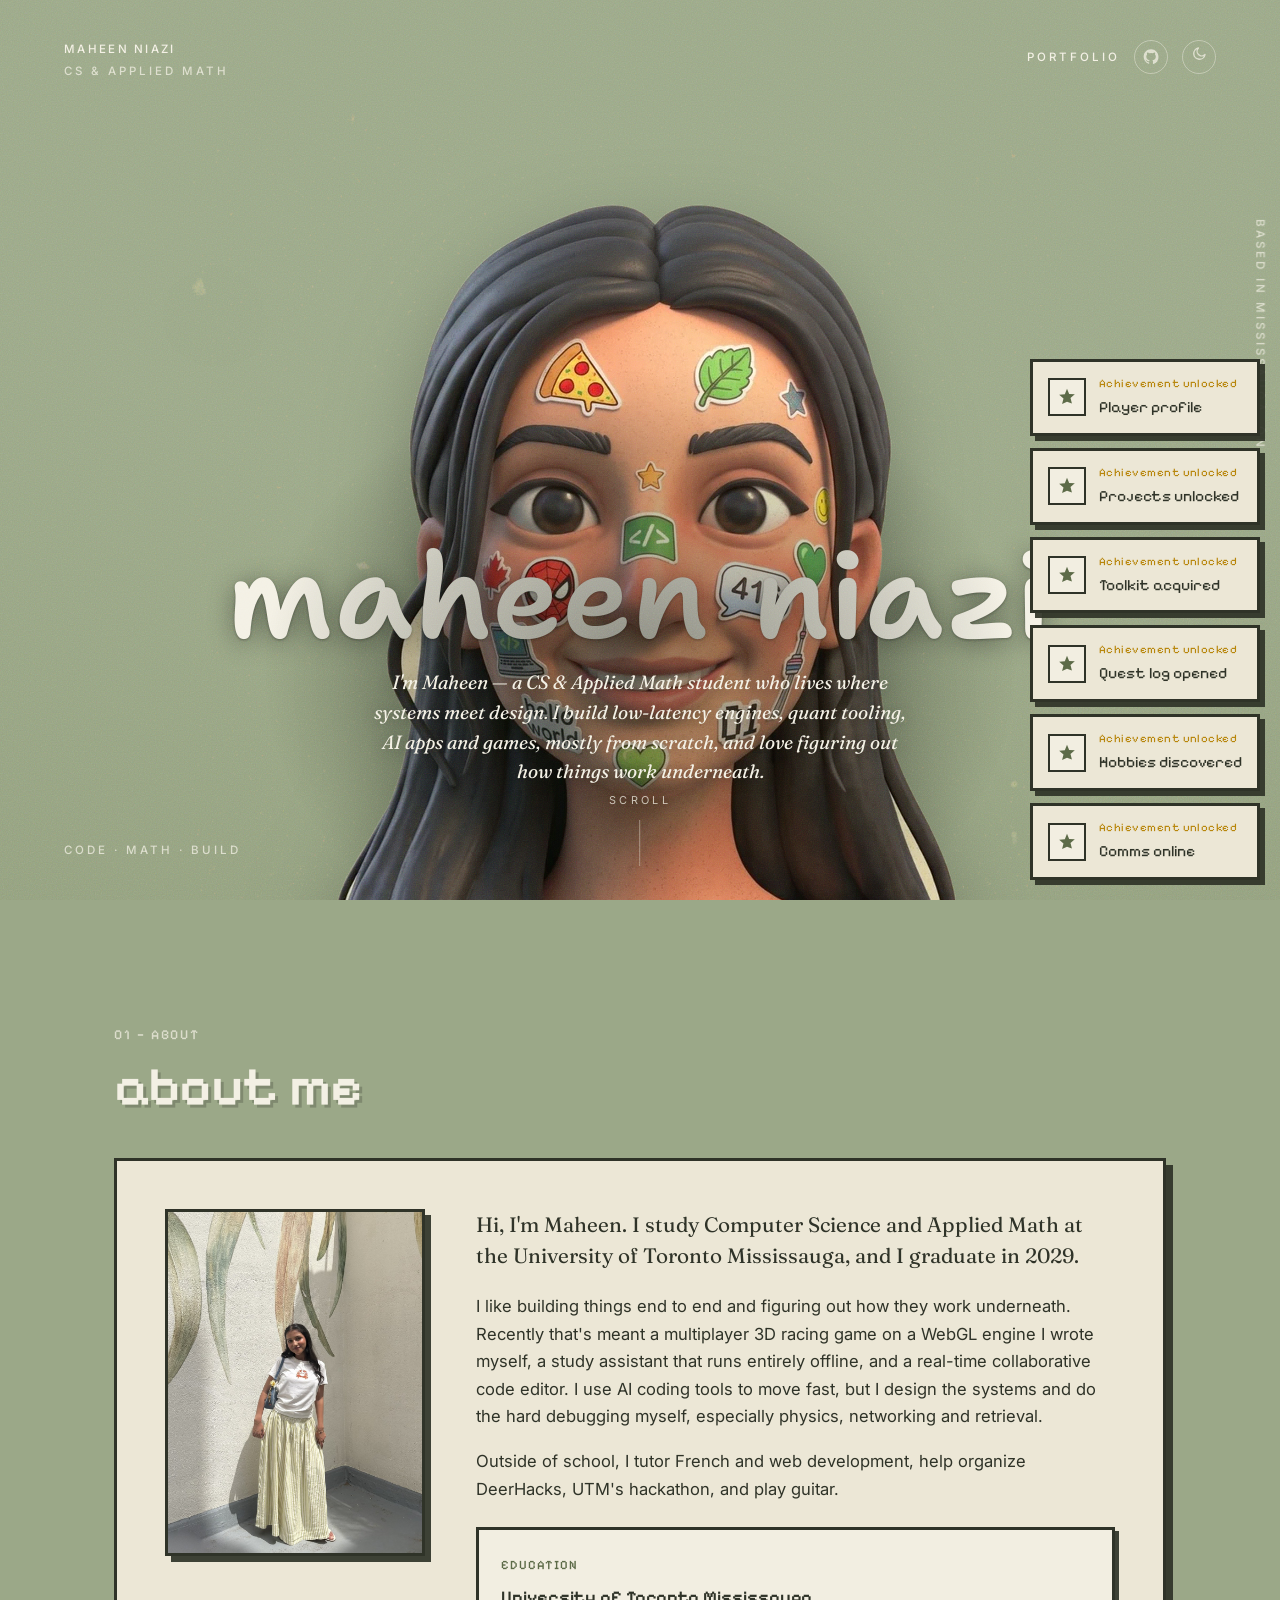
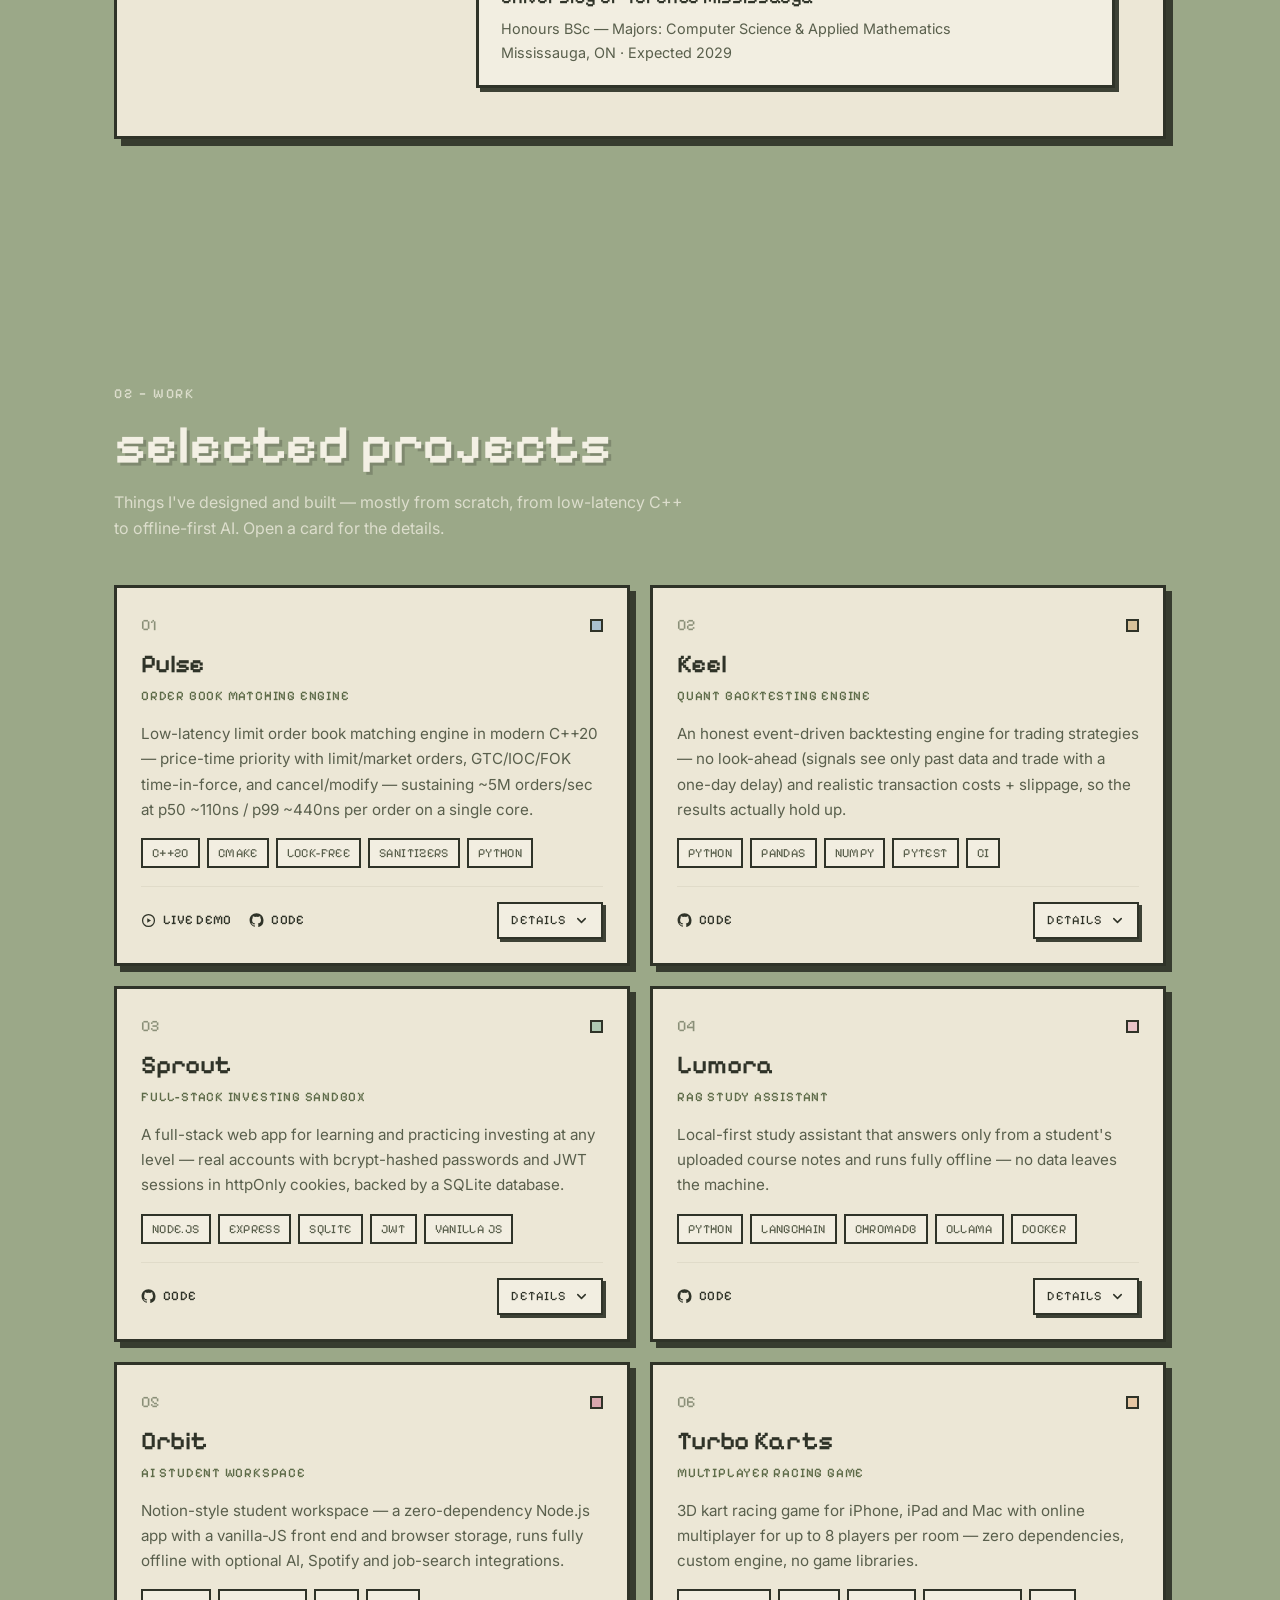
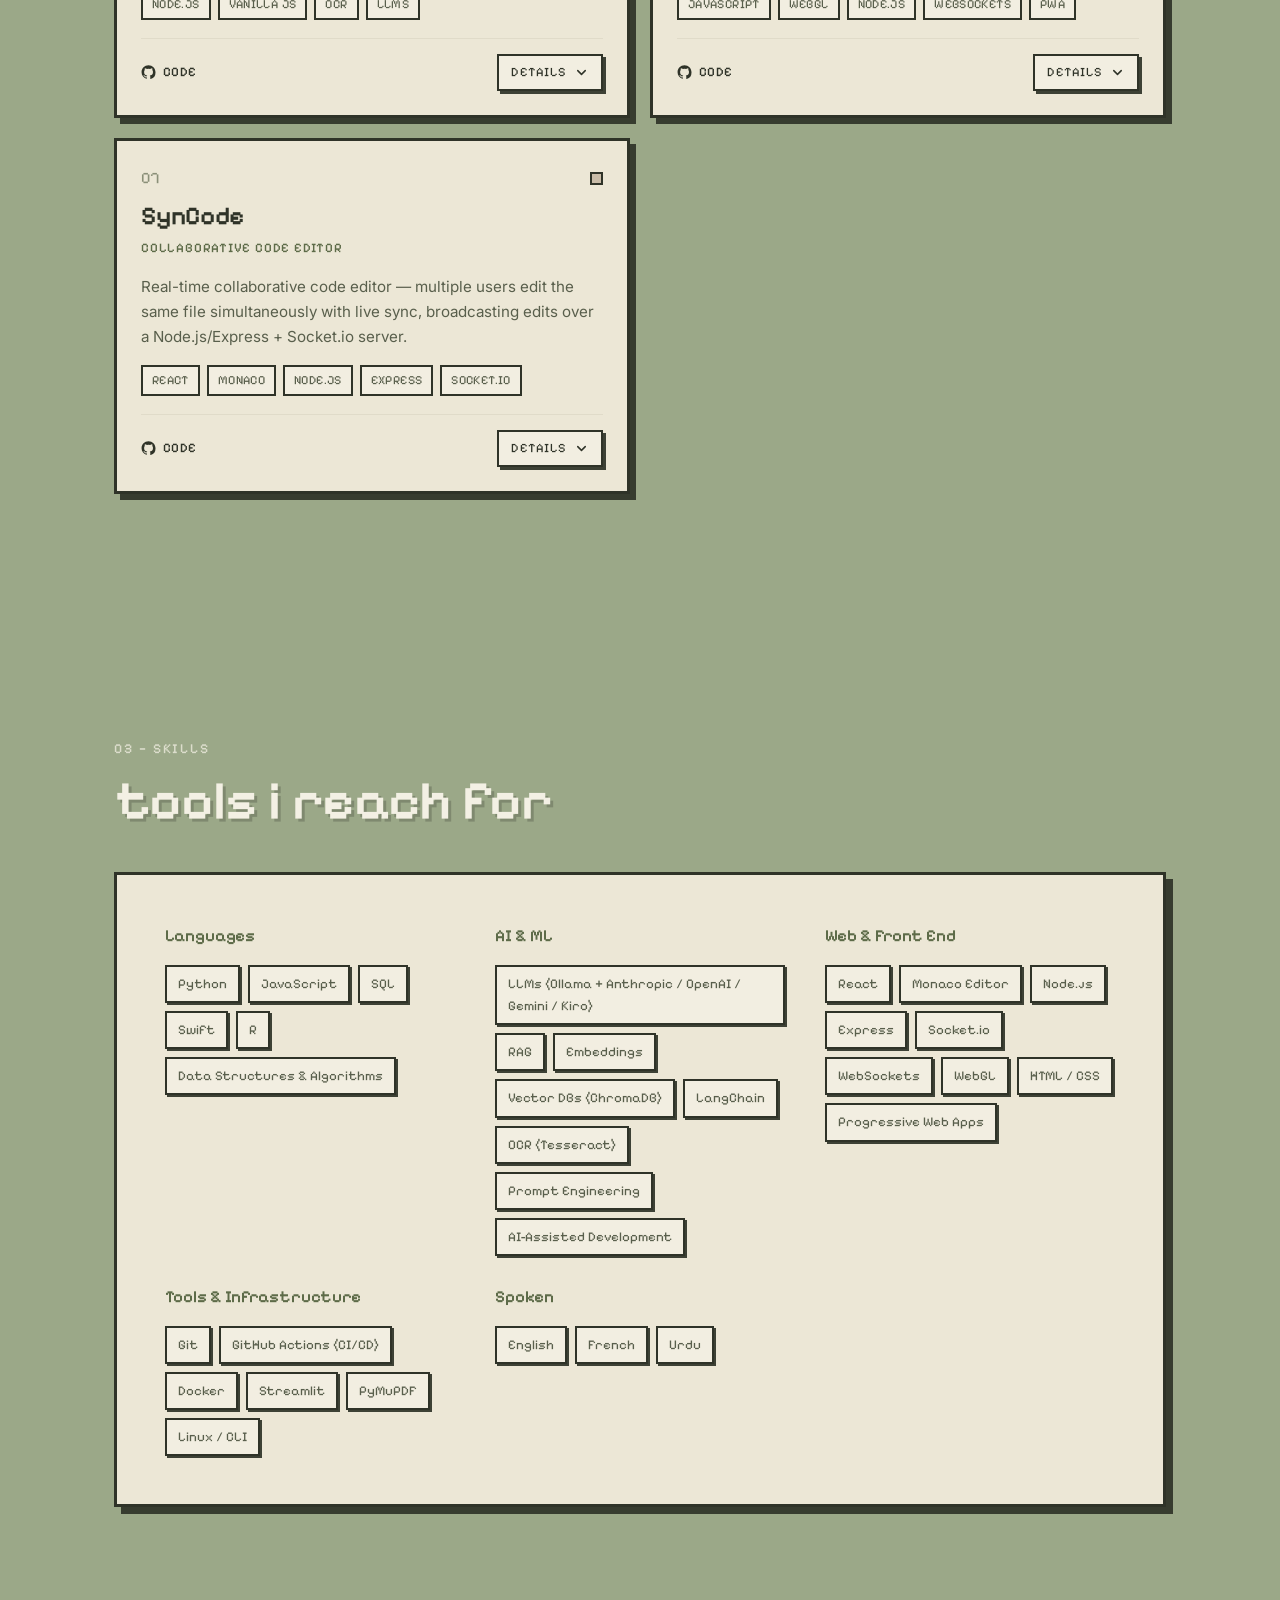
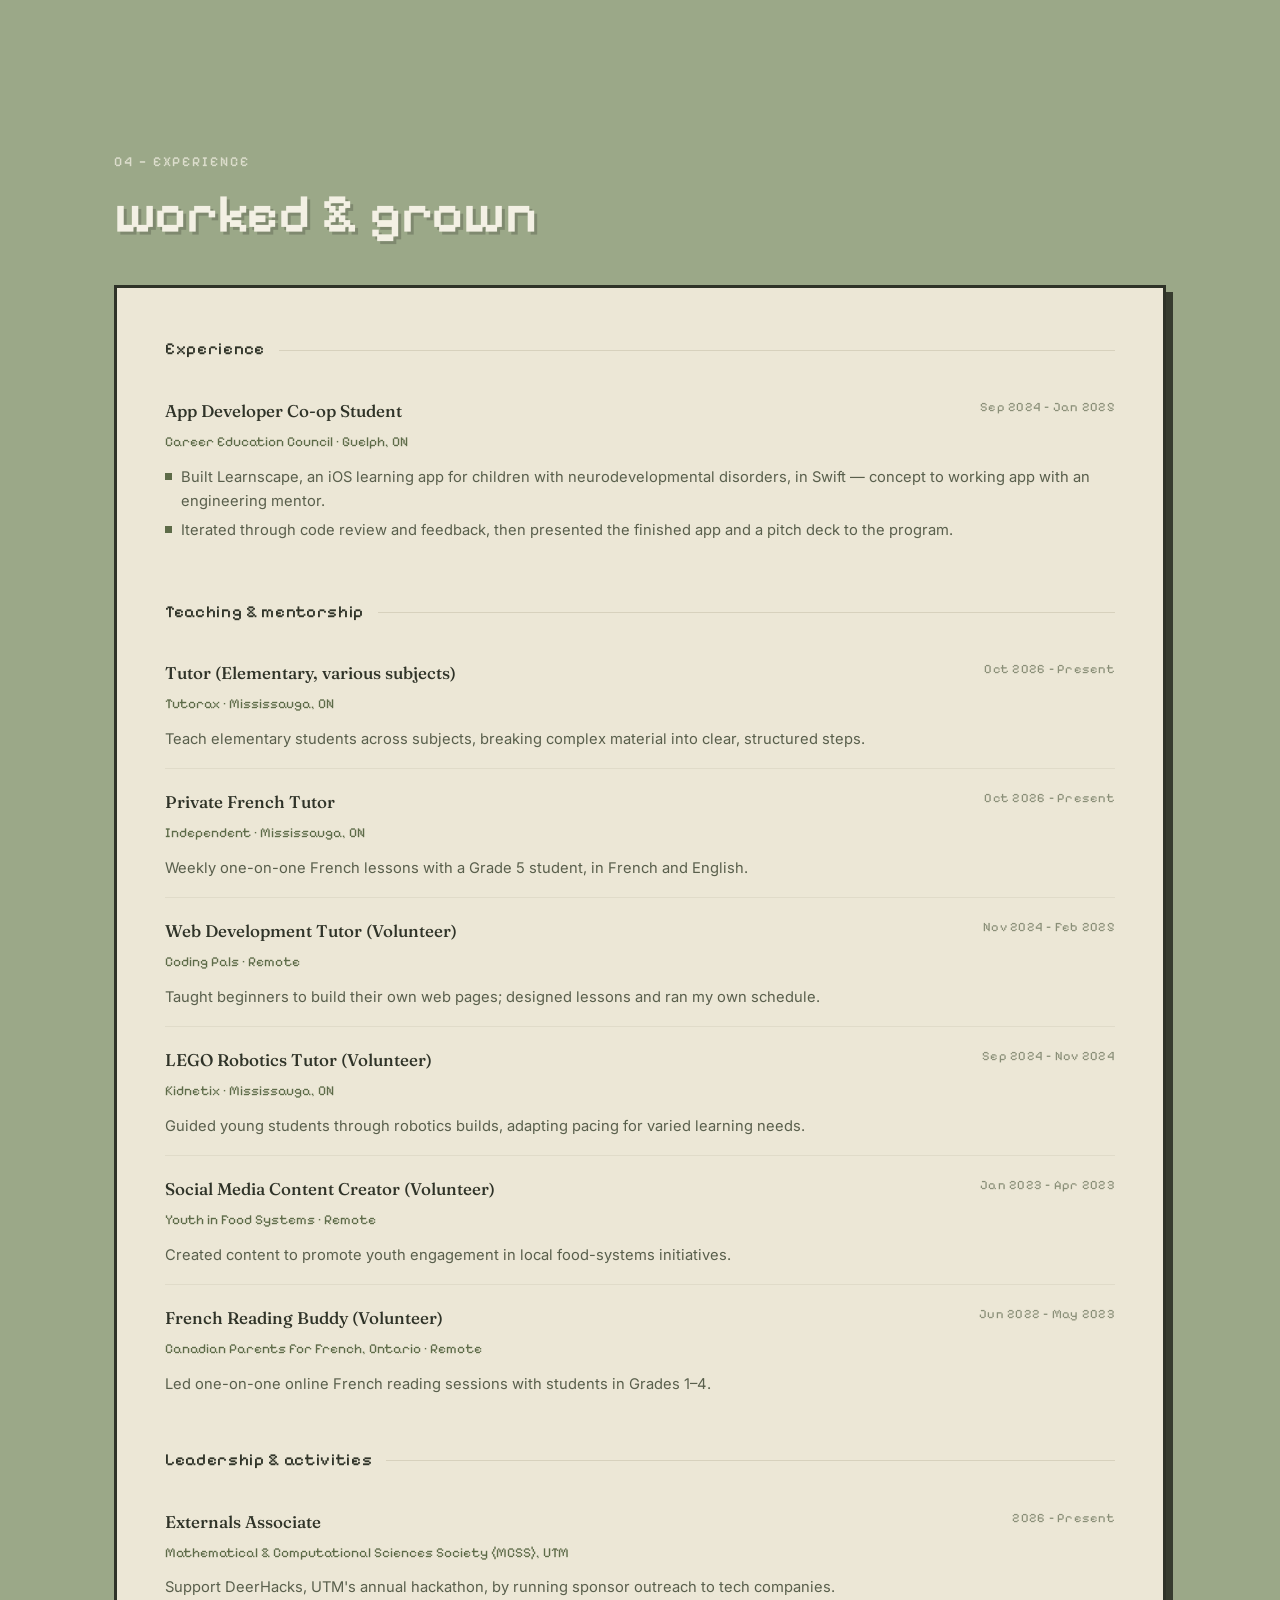
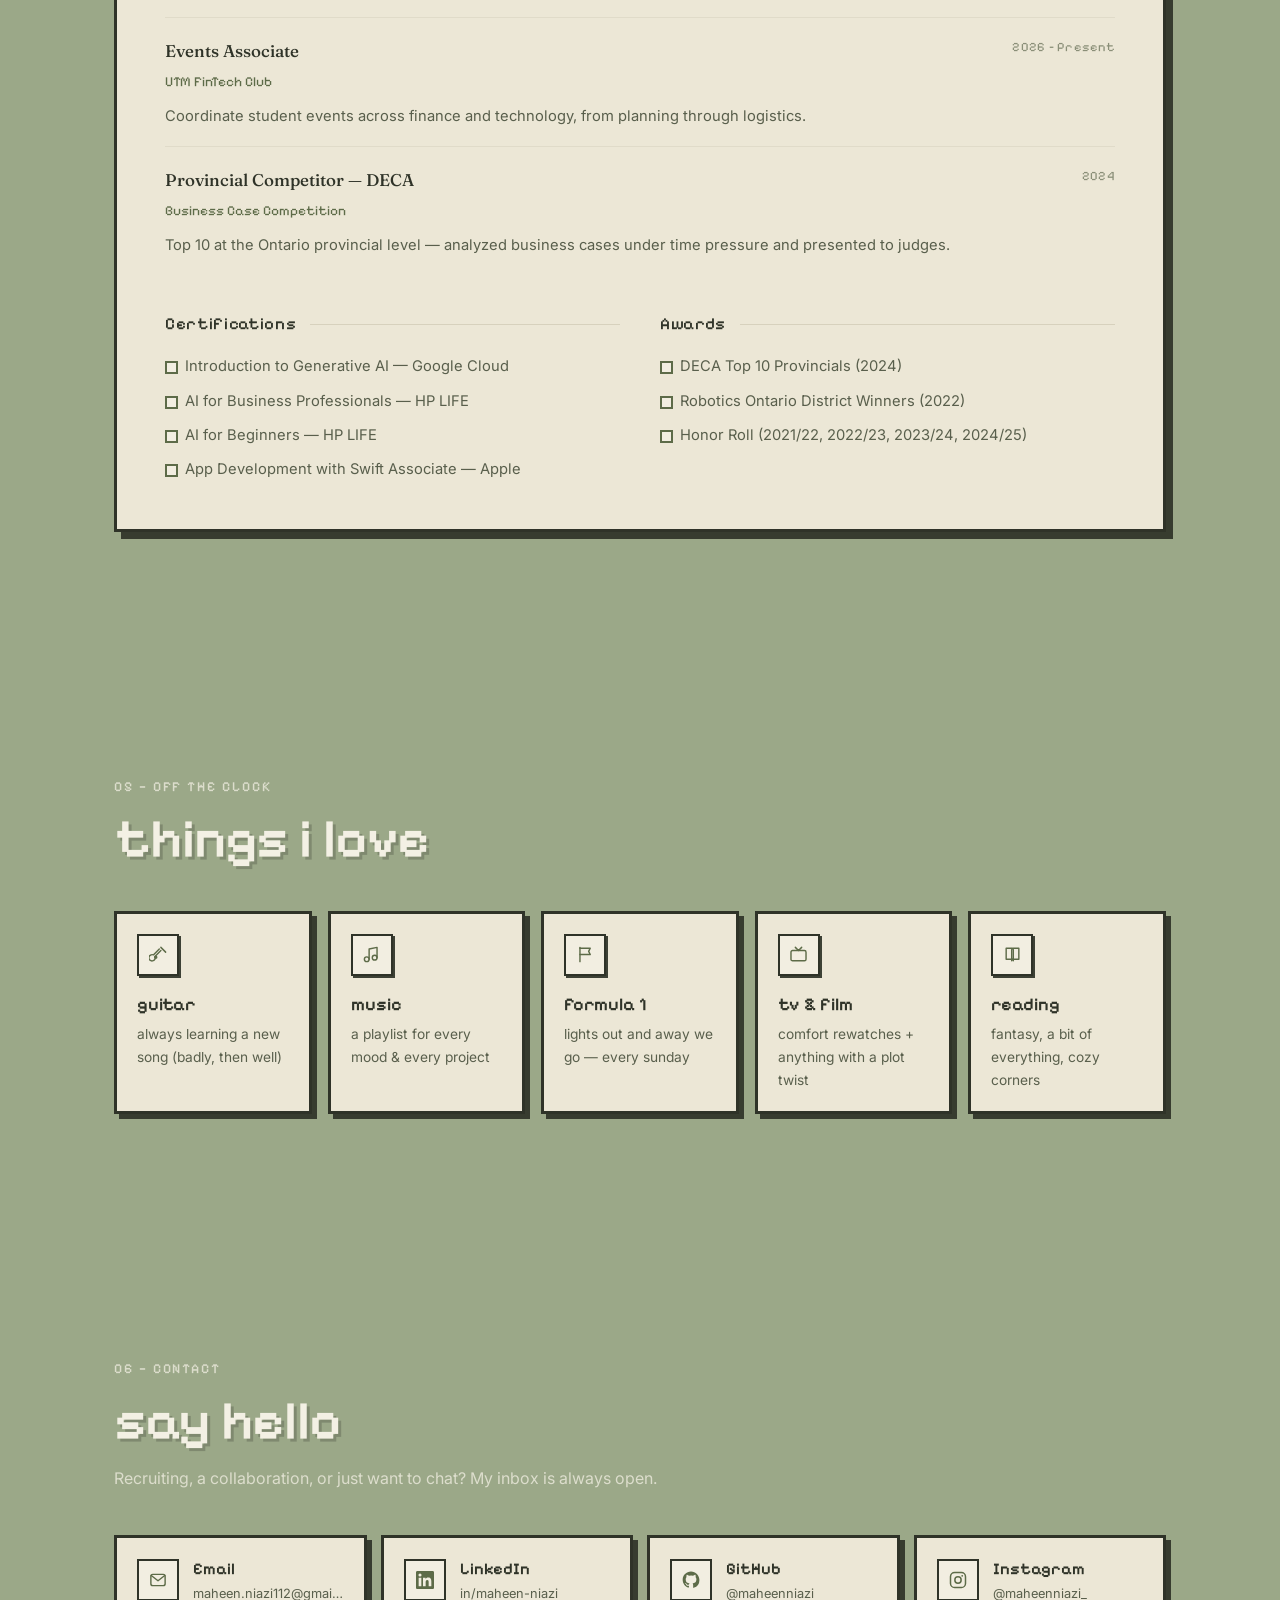
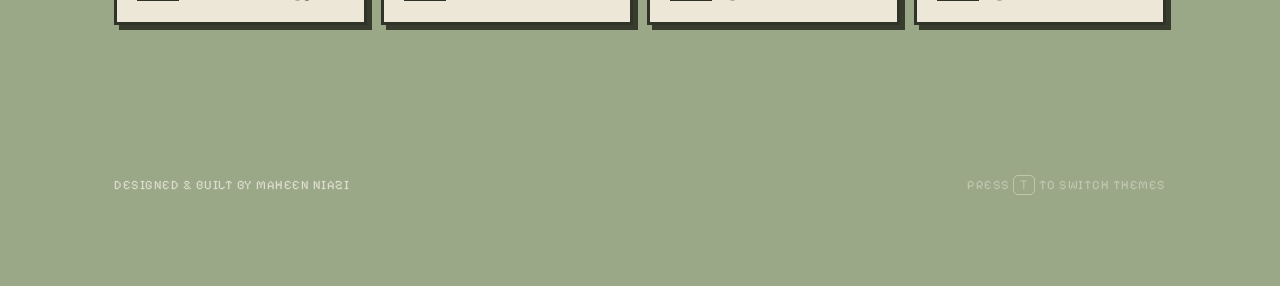
==== commit c60b2823: "Gaming/Minecraft layer for the content sections Below the arty hero, the whole site now reads like a" ====
--- a/index.html
+++ b/index.html
@@ -12,7 +12,7 @@
 
   <link rel="preconnect" href="https://fonts.googleapis.com" />
   <link rel="preconnect" href="https://fonts.gstatic.com" crossorigin />
-  <link href="https://fonts.googleapis.com/css2?family=Shantell+Sans:ital,wght@0,500;0,600;0,700;1,500&family=Fraunces:ital,opsz,wght@0,9..144,400;0,9..144,500;1,9..144,400;1,9..144,500&family=Inter:wght@400;500;600&display=swap" rel="stylesheet" />
+  <link href="https://fonts.googleapis.com/css2?family=Shantell+Sans:ital,wght@0,500;0,600;0,700;1,500&family=Fraunces:ital,opsz,wght@0,9..144,400;0,9..144,500;1,9..144,400;1,9..144,500&family=Inter:wght@400;500;600&family=Pixelify+Sans:wght@400;500;600;700&display=swap" rel="stylesheet" />
   <link rel="stylesheet" href="styles.css" />
   <link rel="icon" href="data:image/svg+xml,<svg xmlns='http://www.w3.org/2000/svg' viewBox='0 0 100 100'><rect width='100' height='100' rx='22' fill='%239ba888'/><text x='50' y='72' font-size='60' font-family='Georgia,serif' fill='%23f1eee1' text-anchor='middle'>M</text></svg>" />
 </head>
@@ -130,6 +130,15 @@
     <span class="footer-hint">Press <kbd>T</kbd> to switch themes</span>
   </footer>
 
+  <!-- gaming HUD: hearts + XP bar that fills as you explore -->
+  <div class="hud" id="hud" aria-hidden="true">
+    <span class="hud-hearts" id="hud-hearts"></span>
+    <span class="hud-xp"><span class="hud-xp-label" id="hud-lvl">LVL 1</span><span class="hud-bar"><i id="hud-fill"></i></span></span>
+  </div>
+
+  <!-- achievement toasts -->
+  <div class="toast-wrap" id="toast-wrap" aria-live="polite"></div>
+
   <script src="data.js"></script>
   <script src="main.js"></script>
 </body>
--- a/styles.css
+++ b/styles.css
@@ -8,6 +8,7 @@
   --hand: "Shantell Sans", "Comic Sans MS", cursive;
   --serif: "Fraunces", Georgia, serif;
   --sans: "Inter", system-ui, -apple-system, sans-serif;
+  --pixel: "Pixelify Sans", "Courier New", monospace;
 
   --maxw: 1180px;
   --gutter: clamp(20px, 5vw, 72px);
@@ -32,6 +33,10 @@
   --on-canvas-soft: rgba(243, 240, 228, 0.74);
   --on-canvas-faint: rgba(243, 240, 228, 0.42);
   --shadow: rgba(40, 46, 30, 0.16);
+  --block: #2f3328;
+  --block-sh: rgba(47, 51, 40, 0.92);
+  --gold: #b8860b;
+  --grass: #6a8f3c;
   --grain-op: 0.5;
   --grain-blend: soft-light;
 }
@@ -52,6 +57,10 @@
   --on-canvas-soft: rgba(235, 231, 216, 0.72);
   --on-canvas-faint: rgba(235, 231, 216, 0.4);
   --shadow: rgba(0, 0, 0, 0.5);
+  --block: #11140d;
+  --block-sh: rgba(0, 0, 0, 0.6);
+  --gold: #e0c558;
+  --grass: #8fbf4f;
   --grain-op: 0.4;
   --grain-blend: overlay;
 }
@@ -122,20 +131,28 @@
   box-shadow: inset 0 0 80px rgba(0,0,0,0.12);
   overflow: hidden;
 }
-.avatar.is-cutout { background: none; box-shadow: none; border-radius: 0; overflow: visible; }
+.avatar.is-cutout { width: auto; height: clamp(300px, 56vh, 540px); aspect-ratio: auto; background: none; box-shadow: none; border-radius: 0; overflow: visible; }
+.avatar.is-cutout img { width: auto; height: 100%; }
 .avatar img { width: 100%; height: 100%; object-fit: cover; }
 .avatar.is-cutout img { object-fit: contain; filter: drop-shadow(0 30px 40px rgba(0,0,0,0.28)); }
 .avatar-hint { font-family: var(--hand); font-size: 1.1rem; color: var(--on-canvas-soft); }
+/* soft scrim behind the lower title + intro so white text reads over the face */
+.stage::before {
+  content: ""; position: absolute; left: 50%; top: 50%; transform: translate(-50%, -50%);
+  width: min(900px, 96vw); height: 150%; z-index: 3; pointer-events: none;
+  background: radial-gradient(58% 42% at 50% 72%, rgba(24, 29, 18, 0.5), rgba(24, 29, 18, 0.22) 45%, transparent 72%);
+}
 .hero-title {
-  position: relative; z-index: 4; margin-top: -0.55em;
+  position: relative; z-index: 4; margin-top: -0.62em;
   font-family: var(--hand); font-weight: 600; color: var(--on-canvas);
-  font-size: clamp(3.2rem, 12vw, 8rem); line-height: 0.9; letter-spacing: 0.01em;
-  text-shadow: 0 6px 30px rgba(0,0,0,0.18);
+  font-size: clamp(3rem, 11vw, 7.4rem); line-height: 0.9; letter-spacing: 0.01em;
+  text-shadow: 0 4px 26px rgba(0, 0, 0, 0.42), 0 1px 3px rgba(0, 0, 0, 0.35);
 }
 .hero-intro {
-  position: relative; z-index: 4; margin: 22px auto 0; max-width: 46ch;
+  position: relative; z-index: 4; margin: 18px auto 0; max-width: 46ch;
   font-family: var(--serif); font-style: italic; font-weight: 400;
-  font-size: clamp(1rem, 2vw, 1.22rem); line-height: 1.6; color: var(--on-canvas-soft);
+  font-size: clamp(1rem, 2vw, 1.2rem); line-height: 1.55; color: var(--on-canvas);
+  text-shadow: 0 2px 16px rgba(0, 0, 0, 0.4);
 }
 .scroll-cue { position: absolute; bottom: clamp(18px, 3vw, 34px); left: 50%; transform: translateX(-50%); z-index: 5; display: grid; justify-items: center; gap: 10px; color: var(--on-canvas-soft); }
 .scroll-word { font-size: 0.68rem; letter-spacing: 0.3em; text-transform: uppercase; }
@@ -155,16 +172,16 @@
 main { position: relative; z-index: 2; max-width: var(--maxw); margin: 0 auto; padding: 0 var(--gutter); }
 .section { padding: clamp(60px, 10vw, 120px) 0; }
 .sec-head { margin-bottom: clamp(26px, 4vw, 44px); }
-.eyebrow { font-size: 0.72rem; letter-spacing: 0.26em; text-transform: uppercase; color: var(--on-canvas-soft); font-weight: 600; }
-.sec-title { font-family: var(--hand); font-weight: 600; font-size: clamp(2.4rem, 7vw, 4.2rem); line-height: 0.95; color: var(--on-canvas); margin-top: 10px; }
+.eyebrow { font-family: var(--pixel); font-size: 0.86rem; letter-spacing: 0.14em; text-transform: uppercase; color: var(--on-canvas-soft); font-weight: 500; }
+.sec-title { font-family: var(--pixel); font-weight: 600; font-size: clamp(2rem, 5.6vw, 3.4rem); line-height: 1.02; color: var(--on-canvas); margin-top: 12px; text-shadow: 3px 3px 0 rgba(0,0,0,0.18); }
 .sec-intro { color: var(--on-canvas-soft); margin-top: 16px; max-width: 58ch; font-size: 1rem; }
 
 .panel {
-  background: var(--panel); color: var(--ink); border-radius: var(--radius);
-  padding: clamp(26px, 4vw, 48px); box-shadow: 0 24px 60px -32px var(--shadow);
-  border: 1px solid var(--line-soft);
-}
-.sub-head { font-family: var(--serif); font-weight: 500; font-size: 1.1rem; color: var(--ink); margin: 34px 0 16px; display: flex; align-items: center; gap: 14px; }
+  background: var(--panel); color: var(--ink); border-radius: 0;
+  padding: clamp(26px, 4vw, 48px); box-shadow: 7px 7px 0 var(--block-sh);
+  border: 3px solid var(--block);
+}
+.sub-head { font-family: var(--pixel); font-weight: 500; font-size: 1.05rem; letter-spacing: 0.04em; color: var(--ink); margin: 34px 0 16px; display: flex; align-items: center; gap: 14px; }
 .sub-head::after { content: ""; flex: 1; height: 1px; background: var(--line); }
 .sub-head:first-of-type { margin-top: 0; }
 
@@ -174,29 +191,29 @@
 
 /* ============================ ABOUT ============================ */
 .about-grid { display: grid; grid-template-columns: 260px 1fr; gap: clamp(26px, 4vw, 52px); align-items: start; }
-.photo-frame { aspect-ratio: 3/4; border-radius: 50% 50% 14px 14px / 30% 30% 14px 14px; overflow: hidden; background: var(--panel-2); border: 1px solid var(--line); display: grid; place-items: center; box-shadow: 0 16px 34px -20px var(--shadow); }
+.photo-frame { aspect-ratio: 3/4; border-radius: 0; overflow: hidden; background: var(--panel-2); border: 3px solid var(--block); display: grid; place-items: center; box-shadow: 6px 6px 0 var(--block-sh); }
 .photo-frame img { width: 100%; height: 100%; object-fit: cover; }
 .slot-hint { font-family: var(--hand); color: var(--ink-faint); }
 .about-text p { margin-bottom: 1.05em; font-size: 1.04rem; }
 .about-text p:last-child { margin-bottom: 0; }
 .about-text .lead { font-family: var(--serif); font-size: 1.3rem; line-height: 1.5; }
-.edu-card { margin-top: 24px; padding: 20px 22px; border-radius: var(--radius-sm); background: var(--panel-2); border: 1px solid var(--line); }
-.edu-card .k { font-size: 0.7rem; letter-spacing: 0.2em; text-transform: uppercase; color: var(--accent); font-weight: 600; }
-.edu-card h4 { font-family: var(--serif); font-weight: 500; font-size: 1.1rem; margin: 6px 0 3px; }
+.edu-card { margin-top: 24px; padding: 20px 22px; border-radius: 0; background: var(--panel-2); border: 3px solid var(--block); box-shadow: 4px 4px 0 var(--block-sh); }
+.edu-card .k { font-family: var(--pixel); font-size: 0.8rem; letter-spacing: 0.08em; text-transform: uppercase; color: var(--accent); font-weight: 500; }
+.edu-card h4 { font-family: var(--pixel); font-weight: 600; font-size: 1.12rem; margin: 7px 0 4px; }
 .edu-card p { font-size: 0.9rem; color: var(--ink-soft); }
 
 /* ============================ WORK ============================ */
 .projects { display: grid; grid-template-columns: repeat(2, 1fr); gap: 20px; }
-.project { display: flex; flex-direction: column; background: var(--panel); color: var(--ink); border: 1px solid var(--line-soft); border-radius: var(--radius); padding: 26px; transition: transform 0.3s var(--ease), box-shadow 0.3s var(--ease); }
-.project:hover { transform: translateY(-3px); box-shadow: 0 24px 50px -30px var(--shadow); }
+.project { display: flex; flex-direction: column; background: var(--panel); color: var(--ink); border: 3px solid var(--block); border-radius: 0; padding: 24px; box-shadow: 6px 6px 0 var(--block-sh); transition: transform 0.12s var(--ease), box-shadow 0.12s var(--ease); }
+.project:hover { transform: translate(-3px, -3px); box-shadow: 9px 9px 0 var(--block-sh); }
 .project-top { display: flex; align-items: center; justify-content: space-between; }
-.project-num { font-family: var(--hand); font-size: 1.05rem; color: var(--ink-faint); }
-.project-dot { width: 9px; height: 9px; border-radius: 50%; }
-.project-name { font-family: var(--hand); font-weight: 600; font-size: 1.85rem; line-height: 1; margin-top: 10px; color: var(--ink); }
-.project-blurb { font-size: 0.72rem; font-weight: 600; letter-spacing: 0.18em; text-transform: uppercase; color: var(--accent); margin-top: 8px; }
+.project-num { font-family: var(--pixel); font-size: 1rem; color: var(--ink-faint); }
+.project-dot { width: 13px; height: 13px; border-radius: 0; border: 2px solid var(--block); }
+.project-name { font-family: var(--pixel); font-weight: 600; font-size: 1.6rem; line-height: 1.05; margin-top: 12px; color: var(--ink); }
+.project-blurb { font-family: var(--pixel); font-size: 0.82rem; font-weight: 500; letter-spacing: 0.06em; text-transform: uppercase; color: var(--accent); margin-top: 8px; }
 .project-summary { color: var(--ink-soft); font-size: 0.95rem; margin-top: 14px; }
 .project-tags { display: flex; flex-wrap: wrap; gap: 7px; margin-top: 16px; }
-.tag { font-size: 0.7rem; letter-spacing: 0.08em; text-transform: uppercase; padding: 4px 10px; border-radius: 999px; background: var(--panel-2); color: var(--ink-soft); border: 1px solid var(--line); }
+.tag { font-family: var(--pixel); font-size: 0.78rem; letter-spacing: 0.03em; text-transform: uppercase; padding: 3px 9px; border-radius: 0; background: var(--panel-2); color: var(--ink-soft); border: 2px solid var(--block); }
 .project-details { display: grid; grid-template-rows: 0fr; overflow: hidden; transition: grid-template-rows 0.42s var(--ease); }
 .project-details > div { min-height: 0; }
 .project.open .project-details { grid-template-rows: 1fr; }
@@ -204,58 +221,60 @@
 .project-points li { position: relative; padding-left: 18px; margin-bottom: 10px; font-size: 0.9rem; color: var(--ink-soft); line-height: 1.55; }
 .project-points li::before { content: ""; position: absolute; left: 0; top: 9px; width: 6px; height: 6px; border-radius: 50%; background: var(--accent); }
 .project-foot { margin-top: 18px; padding-top: 15px; border-top: 1px solid var(--line-soft); display: flex; align-items: center; gap: 18px; flex-wrap: wrap; }
-.project-link { display: inline-flex; align-items: center; gap: 7px; font-size: 0.8rem; font-weight: 500; letter-spacing: 0.04em; text-transform: uppercase; color: var(--ink); transition: color 0.2s var(--ease); }
+.project-link { font-family: var(--pixel); display: inline-flex; align-items: center; gap: 7px; font-size: 0.82rem; font-weight: 500; letter-spacing: 0.02em; text-transform: uppercase; color: var(--ink); transition: color 0.2s var(--ease); }
 .project-link svg { width: 15px; height: 15px; }
 .project-link:hover { color: var(--accent); }
-.project-toggle { margin-left: auto; display: inline-flex; align-items: center; gap: 7px; font-family: var(--hand); font-size: 1rem; color: var(--ink-soft); transition: color 0.2s var(--ease); }
-.project-toggle:hover { color: var(--ink); }
+.project-toggle { margin-left: auto; display: inline-flex; align-items: center; gap: 7px; font-family: var(--pixel); font-size: 0.8rem; text-transform: uppercase; letter-spacing: 0.04em; color: var(--ink); padding: 6px 12px; background: var(--panel-2); border: 2px solid var(--block); box-shadow: 3px 3px 0 var(--block-sh); transition: transform 0.1s var(--ease), box-shadow 0.1s var(--ease); }
+.project-toggle:hover { transform: translate(-1px,-1px); box-shadow: 4px 4px 0 var(--block-sh); }
+.project-toggle:active { transform: translate(2px,2px); box-shadow: 1px 1px 0 var(--block-sh); }
 .project-toggle .chev { transition: transform 0.35s var(--ease); display: inline-flex; }
 .project.open .project-toggle .chev { transform: rotate(180deg); }
 
 /* ============================ SKILLS ============================ */
 .skills { display: grid; grid-template-columns: repeat(auto-fit, minmax(230px, 1fr)); gap: 28px 40px; }
-.skill-label { font-family: var(--serif); font-style: italic; font-weight: 500; font-size: 1.1rem; display: block; margin-bottom: 12px; }
+.skill-label { font-family: var(--pixel); font-weight: 600; font-size: 1.05rem; display: block; margin-bottom: 14px; color: var(--accent); }
 .skill-tags { display: flex; flex-wrap: wrap; gap: 8px; }
-.skill-tag { font-size: 0.82rem; padding: 6px 12px; border-radius: 8px; background: var(--panel-2); border: 1px solid var(--line); color: var(--ink-soft); transition: color 0.2s var(--ease), border-color 0.2s var(--ease), transform 0.2s var(--ease); }
-.skill-tag:hover { color: var(--ink); border-color: var(--accent); transform: translateY(-1px); }
+.skill-tag { font-family: var(--pixel); font-size: 0.84rem; padding: 6px 11px; border-radius: 0; background: var(--panel-2); border: 2px solid var(--block); color: var(--ink-soft); box-shadow: 2px 2px 0 var(--block-sh); transition: transform 0.1s var(--ease), box-shadow 0.1s var(--ease), color 0.2s; }
+.skill-tag:hover { color: var(--ink); transform: translate(-1px,-1px); box-shadow: 3px 3px 0 var(--block-sh); }
 
 /* ============================ EXPERIENCE ============================ */
 .timeline { display: grid; gap: 2px; }
 .tl-item { display: grid; grid-template-columns: 1fr auto; gap: 5px 24px; padding: 17px 0; border-bottom: 1px solid var(--line-soft); }
 .tl-item:last-child { border-bottom: 0; }
 .tl-role { font-family: var(--serif); font-weight: 500; font-size: 1.06rem; }
-.tl-date { font-size: 0.78rem; letter-spacing: 0.05em; color: var(--ink-faint); white-space: nowrap; text-align: right; font-variant-numeric: tabular-nums; }
-.tl-org { grid-column: 1 / -1; font-size: 0.88rem; color: var(--accent); margin-top: -1px; }
+.tl-date { font-family: var(--pixel); font-size: 0.8rem; letter-spacing: 0.02em; color: var(--ink-faint); white-space: nowrap; text-align: right; font-variant-numeric: tabular-nums; }
+.tl-org { grid-column: 1 / -1; font-family: var(--pixel); font-size: 0.86rem; color: var(--accent); margin-top: 1px; }
 .tl-note { grid-column: 1 / -1; font-size: 0.92rem; color: var(--ink-soft); margin-top: 6px; }
 .tl-note ul { list-style: none; }
 .tl-note li { position: relative; padding-left: 16px; margin-bottom: 5px; }
-.tl-note li::before { content: ""; position: absolute; left: 0; top: 9px; width: 5px; height: 5px; border-radius: 50%; background: var(--accent); }
+.tl-note li::before { content: ""; position: absolute; left: 0; top: 8px; width: 7px; height: 7px; border-radius: 0; background: var(--accent); }
 .creds { display: grid; grid-template-columns: 1fr 1fr; gap: 28px 40px; margin-top: 36px; }
 .cred-list { list-style: none; display: grid; gap: 10px; }
 .cred-list li { position: relative; padding-left: 20px; font-size: 0.92rem; color: var(--ink-soft); }
-.cred-list li::before { content: ""; position: absolute; left: 0; top: 8px; width: 7px; height: 7px; border: 1.5px solid var(--accent); border-radius: 50%; }
+.cred-list li::before { content: ""; position: absolute; left: 0; top: 7px; width: 9px; height: 9px; border: 2px solid var(--accent); border-radius: 0; background: var(--panel-2); }
 
 /* ============================ INTERESTS ============================ */
 .interests { display: grid; grid-template-columns: repeat(auto-fit, minmax(180px, 1fr)); gap: 16px; }
-.interest { background: var(--panel); color: var(--ink); border: 1px solid var(--line-soft); border-radius: var(--radius-sm); padding: 22px; transition: transform 0.25s var(--ease); }
-.interest:hover { transform: translateY(-3px) rotate(-1deg); }
-.interest-icon { width: 36px; height: 36px; border-radius: 10px; display: grid; place-items: center; background: var(--panel-2); color: var(--accent); margin-bottom: 14px; border: 1px solid var(--line); }
+.interest { background: var(--panel); color: var(--ink); border: 3px solid var(--block); border-radius: 0; padding: 20px; box-shadow: 5px 5px 0 var(--block-sh); transition: transform 0.12s var(--ease), box-shadow 0.12s var(--ease); }
+.interest:hover { transform: translate(-3px,-3px); box-shadow: 8px 8px 0 var(--block-sh); }
+.interest-icon { width: 42px; height: 42px; border-radius: 0; display: grid; place-items: center; background: var(--panel-2); color: var(--accent); margin-bottom: 14px; border: 2px solid var(--block); box-shadow: 2px 2px 0 var(--block-sh); }
 .interest-icon svg { width: 19px; height: 19px; }
-.interest h4 { font-family: var(--hand); font-weight: 600; font-size: 1.3rem; }
+.interest h4 { font-family: var(--pixel); font-weight: 600; font-size: 1.12rem; }
 .interest p { font-size: 0.86rem; color: var(--ink-soft); margin-top: 4px; }
 
 /* ============================ CONTACT ============================ */
 .contact { display: flex; flex-wrap: wrap; gap: 14px; }
-.contact-card { display: flex; align-items: center; gap: 14px; padding: 18px 22px; border: 1px solid var(--line-soft); border-radius: var(--radius-sm); background: var(--panel); color: var(--ink); flex: 1 1 240px; min-width: 0; transition: transform 0.25s var(--ease); }
-.contact-card:hover { transform: translateY(-3px); }
-.contact-ic { width: 40px; height: 40px; flex: none; border-radius: 50%; display: grid; place-items: center; background: var(--panel-2); color: var(--accent); border: 1px solid var(--line); }
+.contact-card { display: flex; align-items: center; gap: 14px; padding: 18px 20px; border: 3px solid var(--block); border-radius: 0; background: var(--panel); color: var(--ink); flex: 1 1 240px; min-width: 0; box-shadow: 5px 5px 0 var(--block-sh); transition: transform 0.12s var(--ease), box-shadow 0.12s var(--ease); }
+.contact-card:hover { transform: translate(-3px,-3px); box-shadow: 8px 8px 0 var(--block-sh); }
+.contact-card:active { transform: translate(2px,2px); box-shadow: 2px 2px 0 var(--block-sh); }
+.contact-ic { width: 42px; height: 42px; flex: none; border-radius: 0; display: grid; place-items: center; background: var(--panel-2); color: var(--accent); border: 2px solid var(--block); }
 .contact-ic svg { width: 18px; height: 18px; }
 .contact-meta { min-width: 0; display: flex; flex-direction: column; }
-.contact-label { font-family: var(--hand); font-weight: 600; font-size: 1.15rem; }
+.contact-label { font-family: var(--pixel); font-weight: 600; font-size: 1.02rem; }
 .contact-sub { font-size: 0.8rem; color: var(--ink-soft); overflow: hidden; text-overflow: ellipsis; white-space: nowrap; }
 
 /* ============================ FOOTER ============================ */
-.footer { max-width: var(--maxw); margin: 0 auto; padding: 30px var(--gutter) 46px; position: relative; z-index: 2; display: flex; justify-content: space-between; gap: 14px; flex-wrap: wrap; font-size: 0.72rem; letter-spacing: 0.1em; text-transform: uppercase; color: var(--on-canvas-soft); }
+.footer { font-family: var(--pixel); max-width: var(--maxw); margin: 0 auto; padding: 30px var(--gutter) 90px; position: relative; z-index: 2; display: flex; justify-content: space-between; gap: 14px; flex-wrap: wrap; font-size: 0.8rem; letter-spacing: 0.04em; text-transform: uppercase; color: var(--on-canvas-soft); }
 .footer-hint { color: var(--on-canvas-faint); }
 kbd { font-family: var(--sans); letter-spacing: 0; text-transform: none; font-size: 0.74rem; padding: 2px 6px; border: 1px solid var(--on-canvas-faint); border-radius: 5px; }
 
@@ -277,3 +296,55 @@
   *, *::before, *::after { animation: none !important; transition-duration: 0.01ms !important; }
   .avatar, .hero-title, .hero-intro, .meta, .scroll-cue, .reveal { opacity: 1 !important; transform: none !important; }
 }
+
+/* ============================================================
+   GAMING LAYER — HUD, achievement toasts, pixel cursor
+   ============================================================ */
+.cursor-dot.on-block { border-radius: 0; border-color: var(--on-canvas); }
+
+/* bottom HUD: hearts + XP bar (fills as you scroll the content) */
+.hud {
+  position: fixed; left: var(--gutter); bottom: 16px; transform: translateY(160%); z-index: 94;
+  display: flex; align-items: center; gap: 14px; padding: 9px 15px;
+  font-family: var(--pixel); font-size: 0.82rem; color: var(--on-canvas);
+  background: color-mix(in srgb, var(--canvas) 86%, #000 6%);
+  border: 3px solid var(--block); box-shadow: 4px 4px 0 var(--block-sh);
+  transition: transform 0.4s var(--ease), opacity 0.4s; opacity: 0;
+}
+.hud.show { transform: translateY(0); opacity: 1; }
+.hud-hearts { letter-spacing: 2px; font-size: 0.95rem; line-height: 1; }
+.hud-hearts .heart { color: #d2473b; }
+.hud-hearts .heart.empty { color: var(--on-canvas-faint); }
+.hud-xp { display: flex; align-items: center; gap: 9px; }
+.hud-xp-label { color: var(--gold); white-space: nowrap; }
+.hud-bar { width: clamp(90px, 18vw, 180px); height: 12px; background: color-mix(in srgb, var(--canvas-2) 60%, #000 18%); border: 2px solid var(--block); padding: 1px; }
+.hud-bar i { display: block; height: 100%; width: 0%; background: var(--grass); box-shadow: inset 0 2px 0 rgba(255,255,255,0.22); transition: width 0.2s var(--ease); }
+@media (max-width: 680px) { .hud { display: none; } }
+
+/* achievement toasts */
+.toast-wrap { position: fixed; right: 20px; bottom: 20px; z-index: 95; display: grid; gap: 12px; pointer-events: none; }
+.toast {
+  display: flex; align-items: center; gap: 13px; min-width: 230px; padding: 12px 15px;
+  background: var(--panel); color: var(--ink);
+  border: 3px solid var(--block); box-shadow: 5px 5px 0 var(--block-sh);
+  transform: translateX(130%); opacity: 0; transition: transform 0.5s var(--ease), opacity 0.4s;
+}
+.toast.show { transform: none; opacity: 1; }
+.toast-ic { width: 38px; height: 38px; flex: none; display: grid; place-items: center; font-size: 1.1rem; background: var(--panel-2); border: 2px solid var(--block); }
+.toast-ic svg { width: 20px; height: 20px; color: var(--accent); }
+.toast-txt { display: grid; gap: 2px; min-width: 0; }
+.toast-t { font-family: var(--pixel); font-size: 0.72rem; letter-spacing: 0.04em; color: var(--gold); }
+.toast-m { font-family: var(--pixel); font-size: 0.98rem; color: var(--ink); white-space: nowrap; }
+@media (max-width: 680px) { .toast-wrap { right: 12px; bottom: 12px; left: 12px; } .toast { min-width: 0; } .toast-m { white-space: normal; } }
+
+@media (prefers-reduced-motion: reduce) {
+  .hud { transition: opacity 0.2s; }
+  .toast { transition: opacity 0.3s; transform: none; }
+}
+
+/* pixel font: no ligatures (keeps "film", "fi" readable) */
+.sec-title, .eyebrow, .sub-head, .project-name, .project-num, .project-blurb, .tag,
+.skill-label, .skill-tag, .interest h4, .contact-label, .project-toggle, .project-link,
+.tl-org, .tl-date, .edu-card .k, .edu-card h4, .hud, .toast-t, .toast-m, .footer {
+  font-variant-ligatures: none; font-feature-settings: "liga" 0, "clig" 0, "calt" 0;
+}
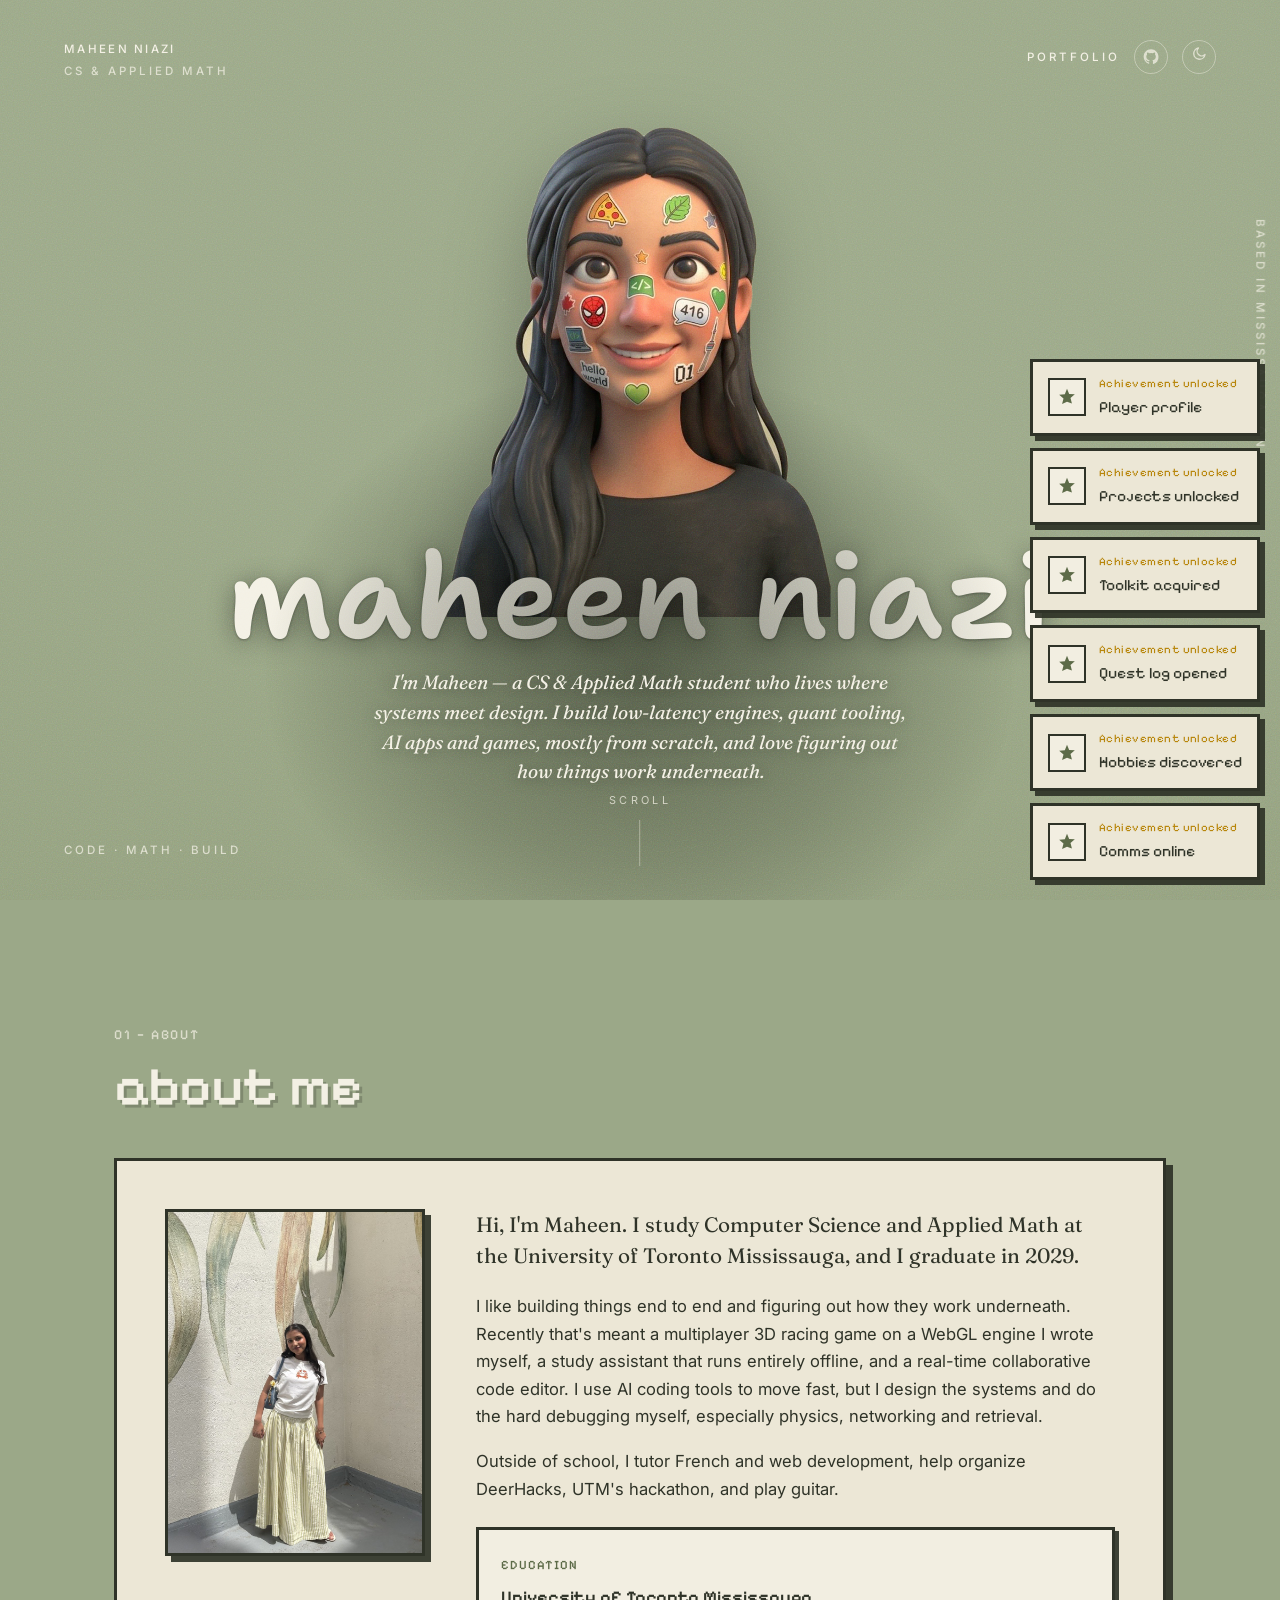
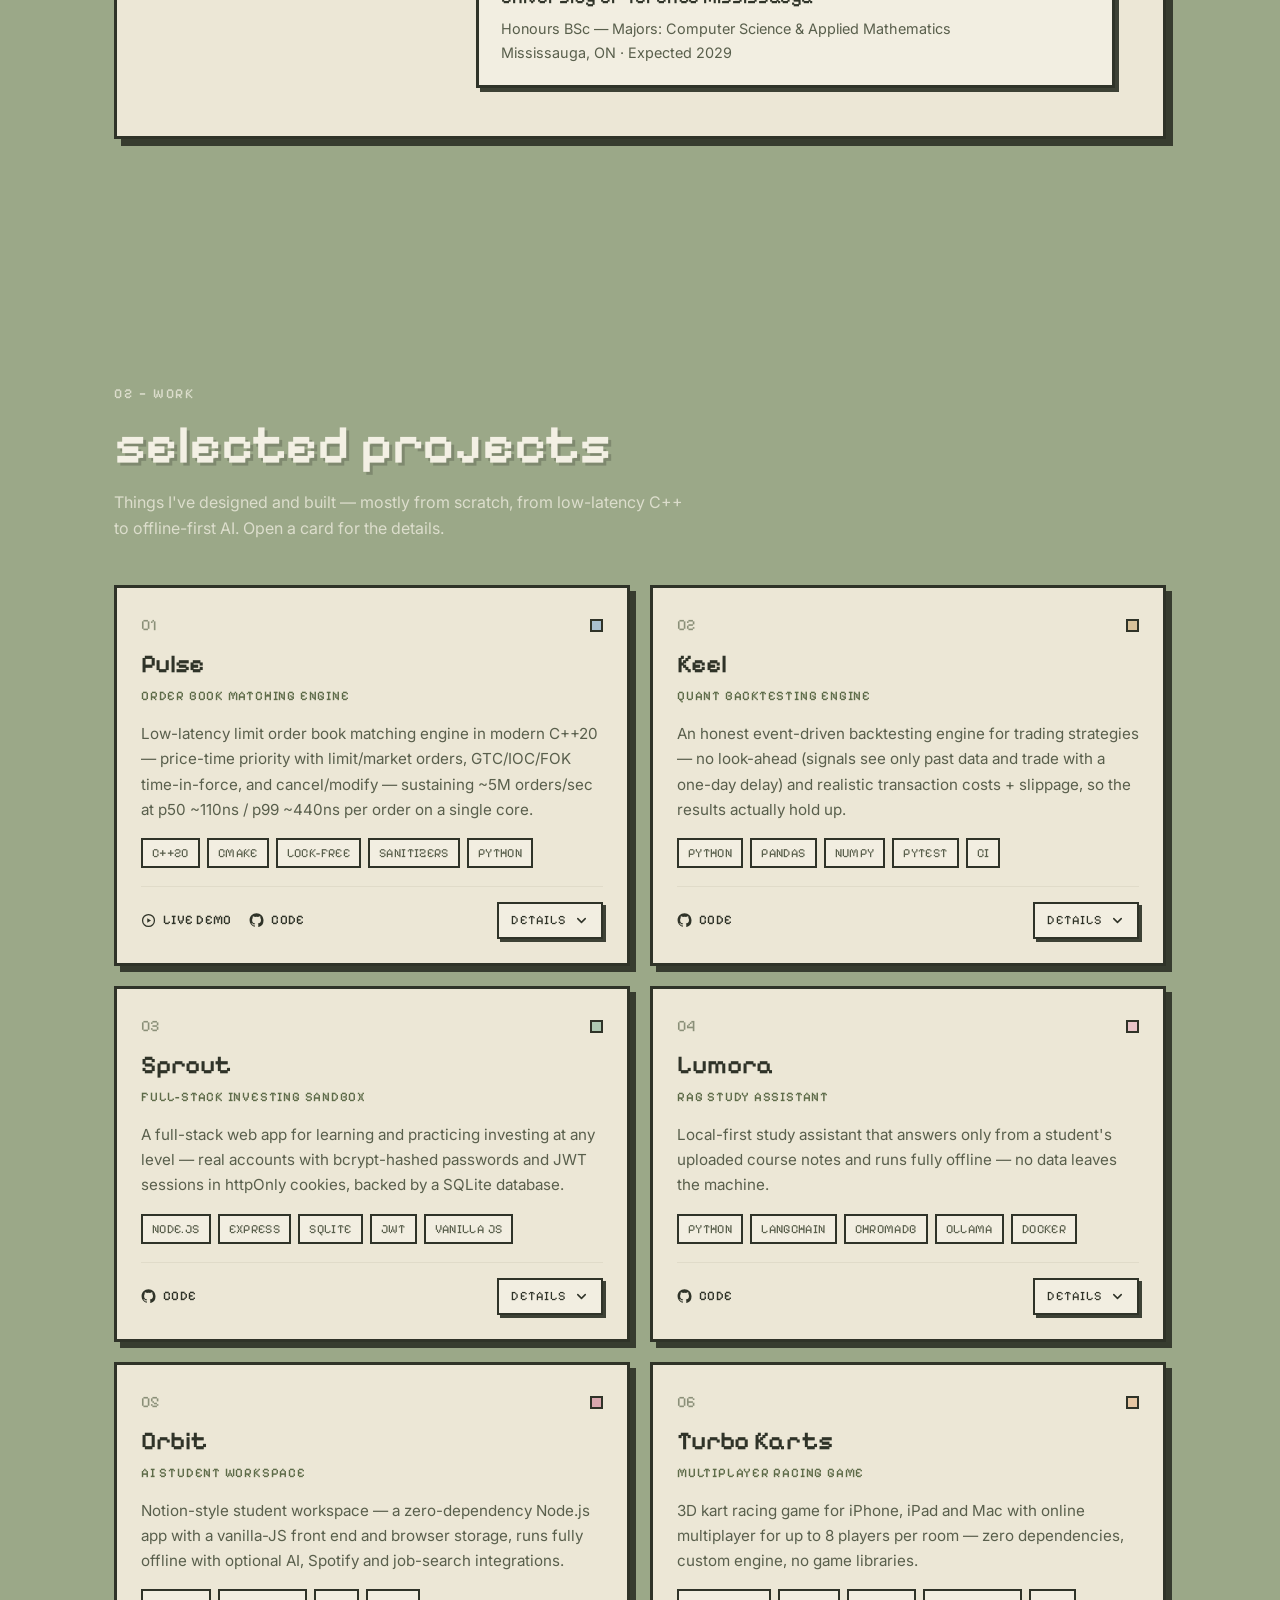
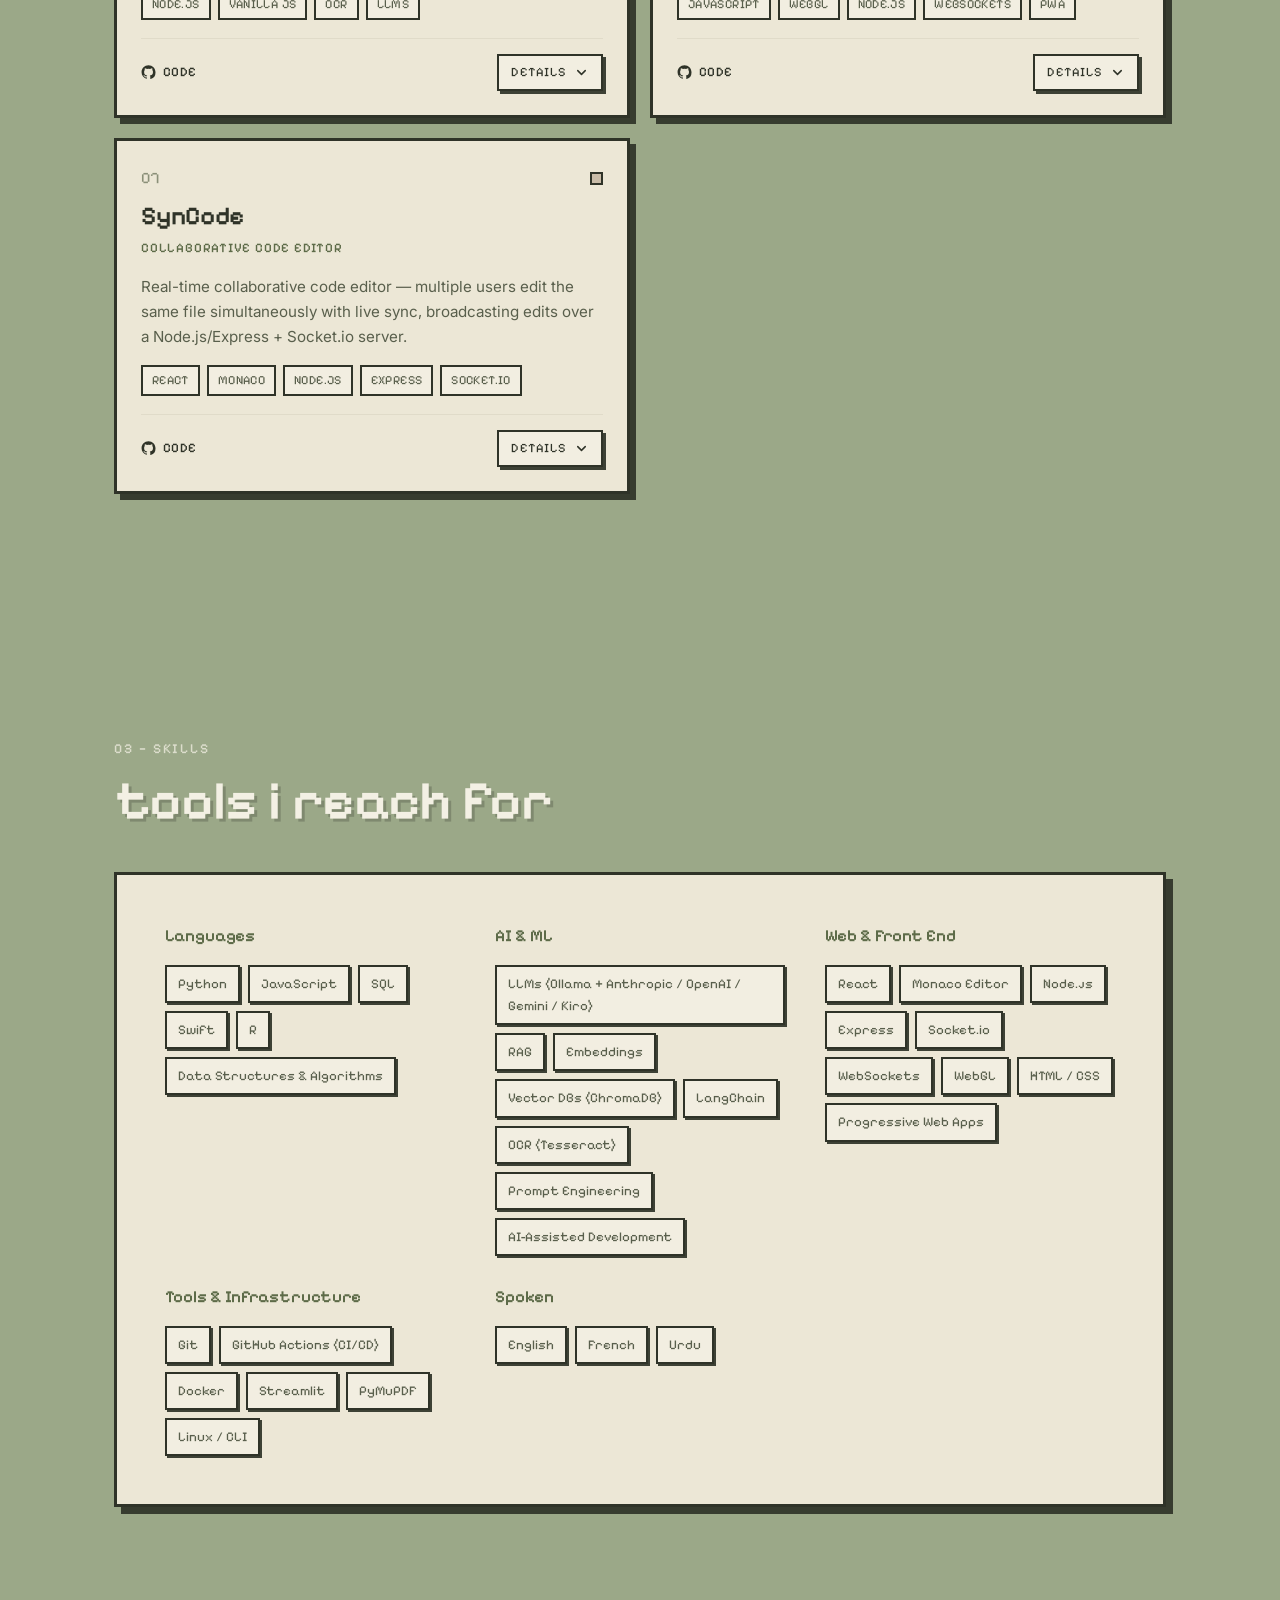
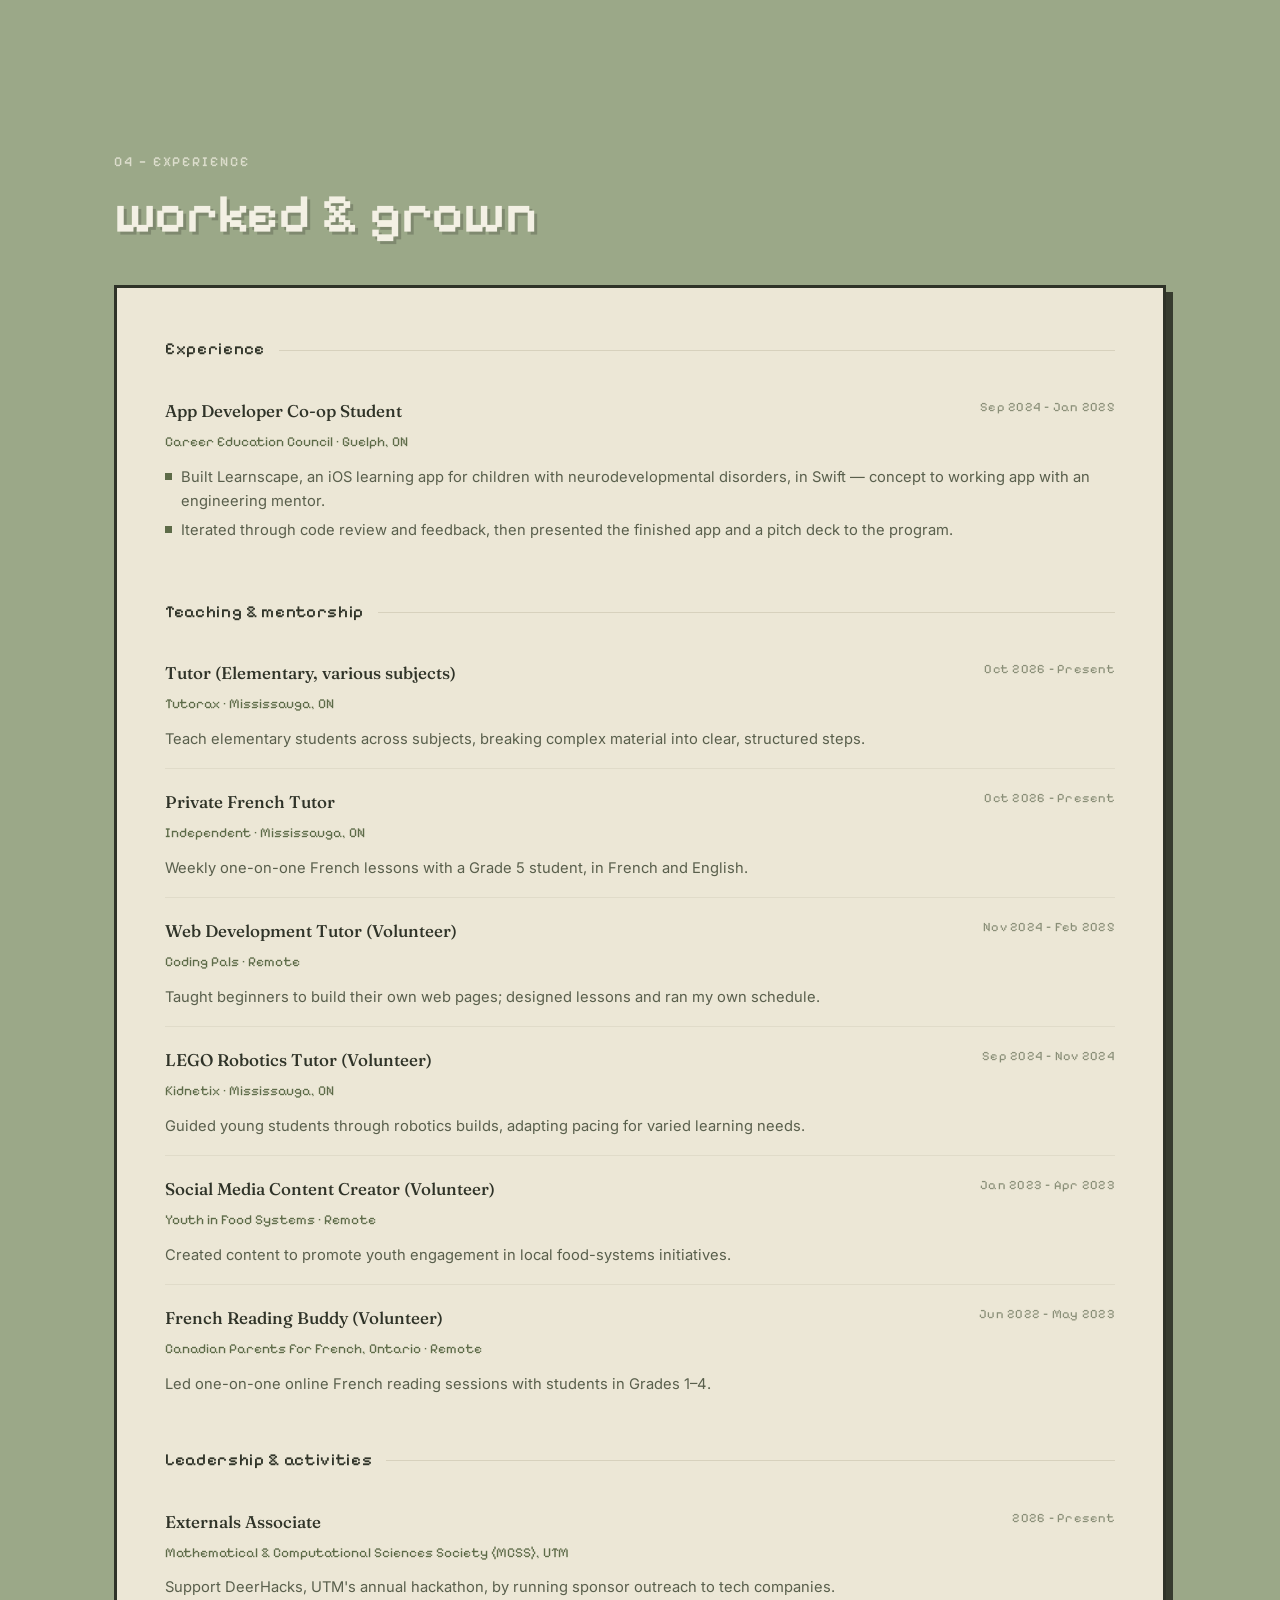
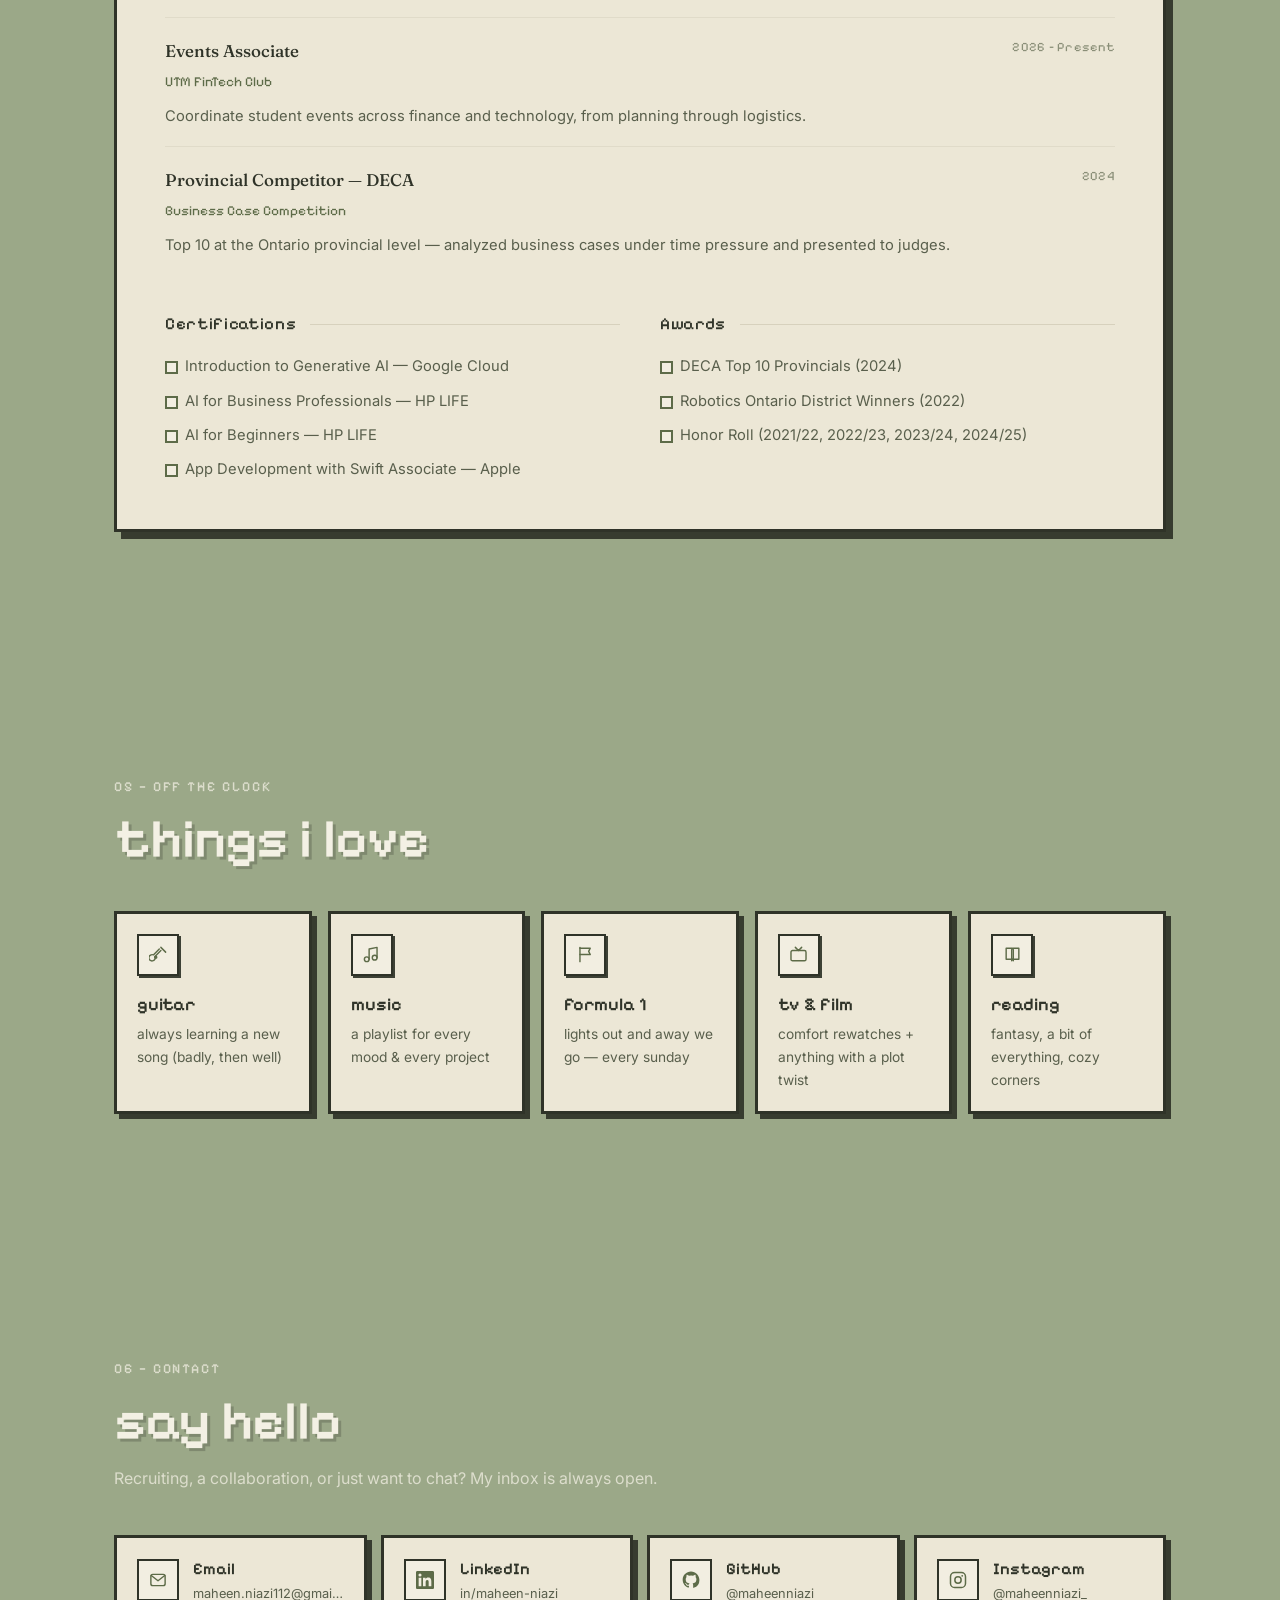
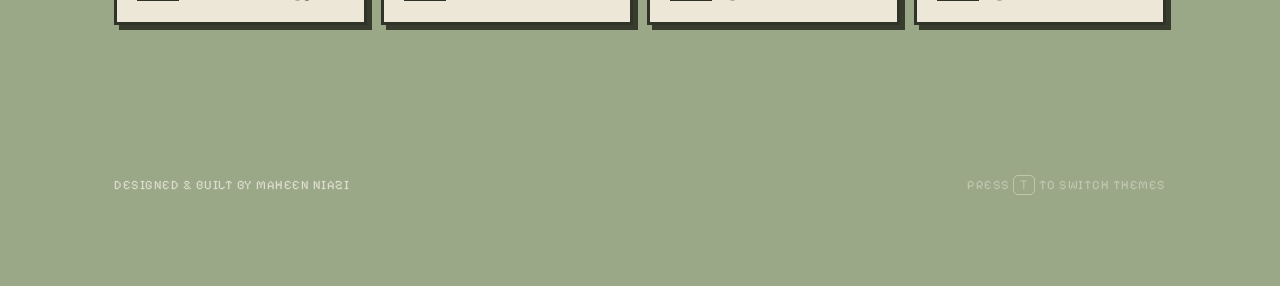
==== commit 34d34b2f: "Cursor-tracking head/eyes; remove the custom cursor ring - Split the 4-angle avatar render into fron" ====
--- a/index.html
+++ b/index.html
@@ -19,7 +19,6 @@
 <body>
   <a class="skip-link" href="#work">Skip to work</a>
   <div class="grain" aria-hidden="true"></div>
-  <div class="cursor-dot" id="cursor-dot" aria-hidden="true"></div>
 
   <!-- ============================ HERO ============================ -->
   <header class="hero" id="top">
--- a/styles.css
+++ b/styles.css
@@ -89,13 +89,6 @@
   background-image: url("data:image/svg+xml,%3Csvg xmlns='http://www.w3.org/2000/svg' width='160' height='160'%3E%3Cfilter id='n'%3E%3CfeTurbulence type='fractalNoise' baseFrequency='0.82' numOctaves='2' stitchTiles='stitch'/%3E%3C/filter%3E%3Crect width='100%25' height='100%25' filter='url(%23n)'/%3E%3C/svg%3E");
 }
 
-.cursor-dot {
-  position: fixed; top: 0; left: 0; width: 30px; height: 30px; margin: -15px 0 0 -15px;
-  border: 1.5px solid var(--on-canvas-soft); border-radius: 50%; z-index: 90; pointer-events: none;
-  transition: width 0.25s var(--ease), height 0.25s var(--ease), margin 0.25s var(--ease), opacity 0.3s, border-color 0.3s;
-  opacity: 0;
-}
-@media (hover: none), (pointer: coarse) { .cursor-dot { display: none; } }
 
 .skip-link { position: fixed; top: -60px; left: 16px; z-index: 200; background: var(--accent); color: #fff; padding: 10px 16px; border-radius: 8px; transition: top 0.2s var(--ease); }
 .skip-link:focus { top: 16px; }
@@ -131,8 +124,9 @@
   box-shadow: inset 0 0 80px rgba(0,0,0,0.12);
   overflow: hidden;
 }
-.avatar.is-cutout { width: auto; height: clamp(300px, 56vh, 540px); aspect-ratio: auto; background: none; box-shadow: none; border-radius: 0; overflow: visible; }
-.avatar.is-cutout img { width: auto; height: 100%; }
+.avatar.is-cutout { position: relative; width: auto; height: clamp(300px, 56vh, 540px); aspect-ratio: 996 / 1000; background: none; box-shadow: none; border-radius: 0; overflow: visible; perspective: 900px; }
+.avatar-frame { position: absolute; inset: 0; width: 100%; height: 100%; object-fit: contain; opacity: 0; transition: opacity 0.22s var(--ease); filter: drop-shadow(0 30px 40px rgba(0,0,0,0.28)); backface-visibility: hidden; }
+.avatar-frame.on { opacity: 1; }
 .avatar img { width: 100%; height: 100%; object-fit: cover; }
 .avatar.is-cutout img { object-fit: contain; filter: drop-shadow(0 30px 40px rgba(0,0,0,0.28)); }
 .avatar-hint { font-family: var(--hand); font-size: 1.1rem; color: var(--on-canvas-soft); }
@@ -290,7 +284,6 @@
   .meta { font-size: 0.64rem; letter-spacing: 0.2em; }
   .tl-item { grid-template-columns: 1fr; }
   .tl-date { text-align: left; }
-  .cursor-dot { display: none; }
 }
 @media (prefers-reduced-motion: reduce) {
   *, *::before, *::after { animation: none !important; transition-duration: 0.01ms !important; }
@@ -300,7 +293,6 @@
 /* ============================================================
    GAMING LAYER — HUD, achievement toasts, pixel cursor
    ============================================================ */
-.cursor-dot.on-block { border-radius: 0; border-color: var(--on-canvas); }
 
 /* bottom HUD: hearts + XP bar (fills as you scroll the content) */
 .hud {
